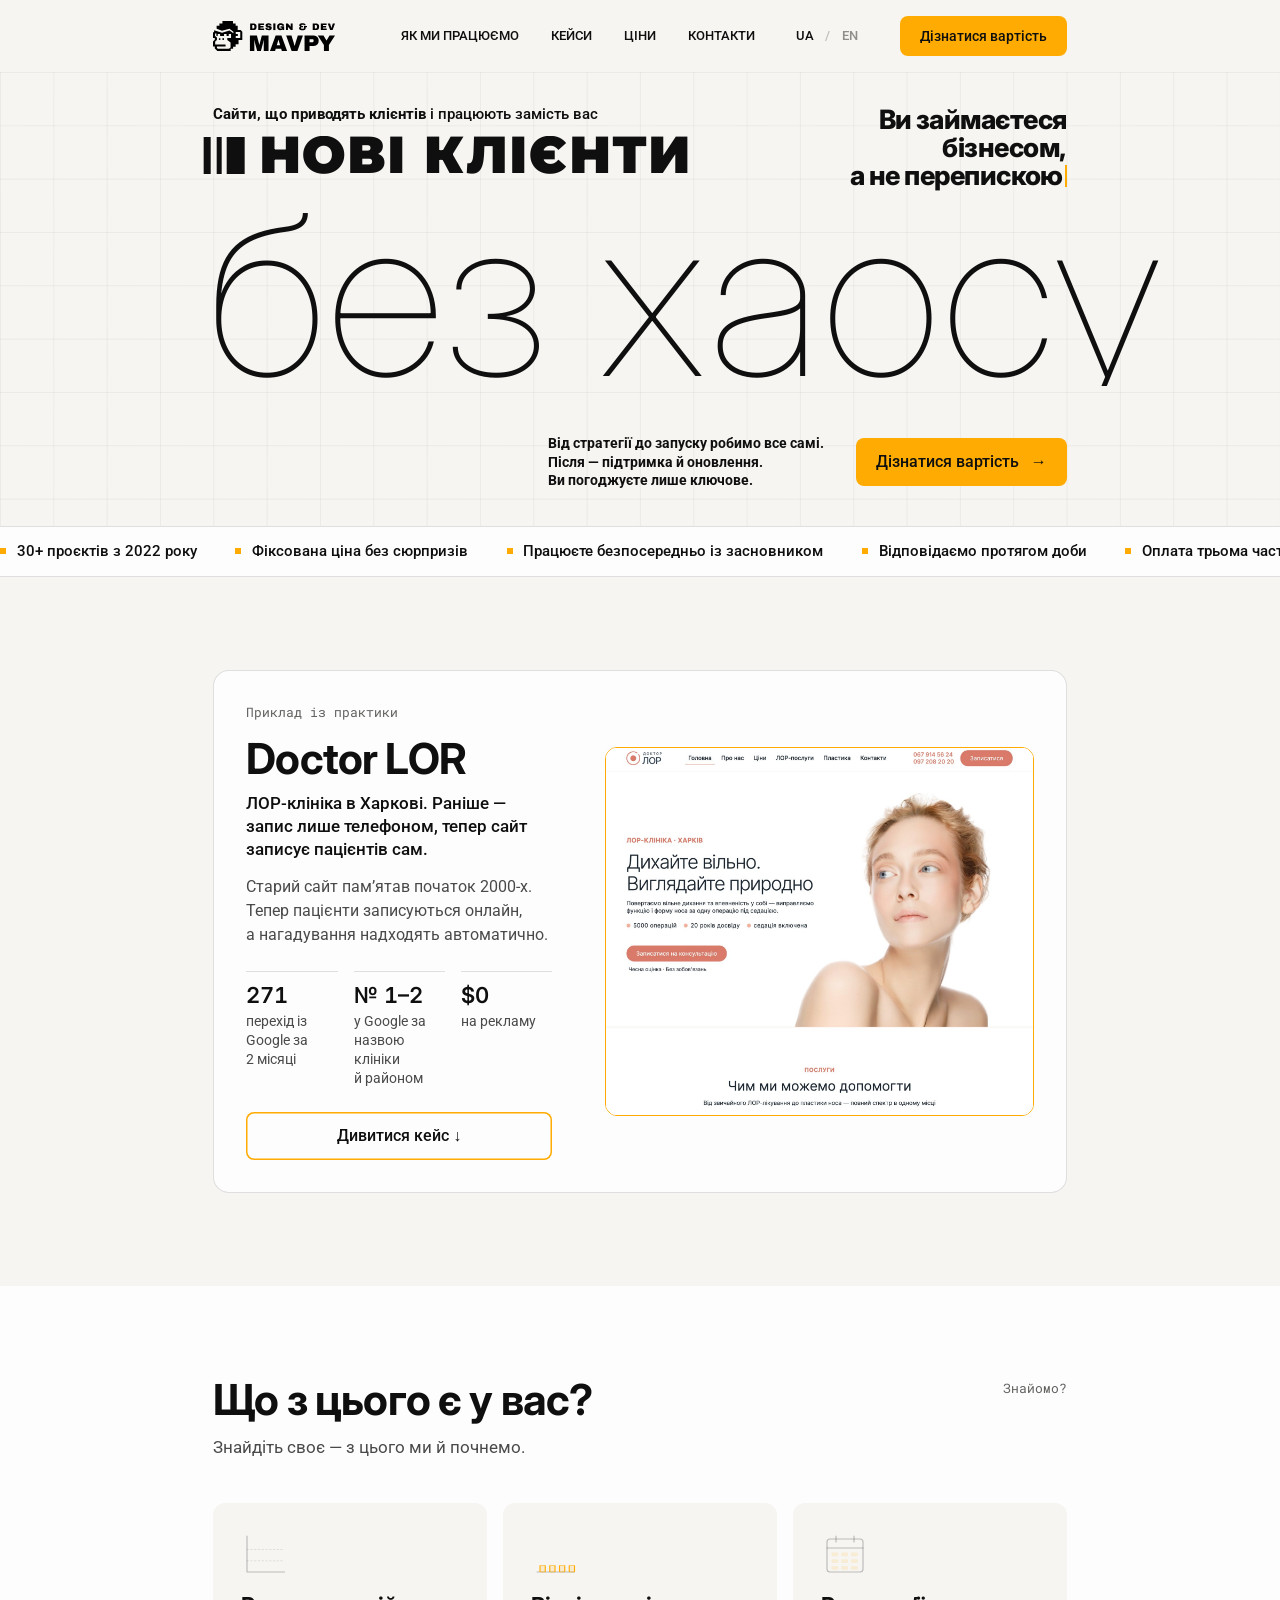
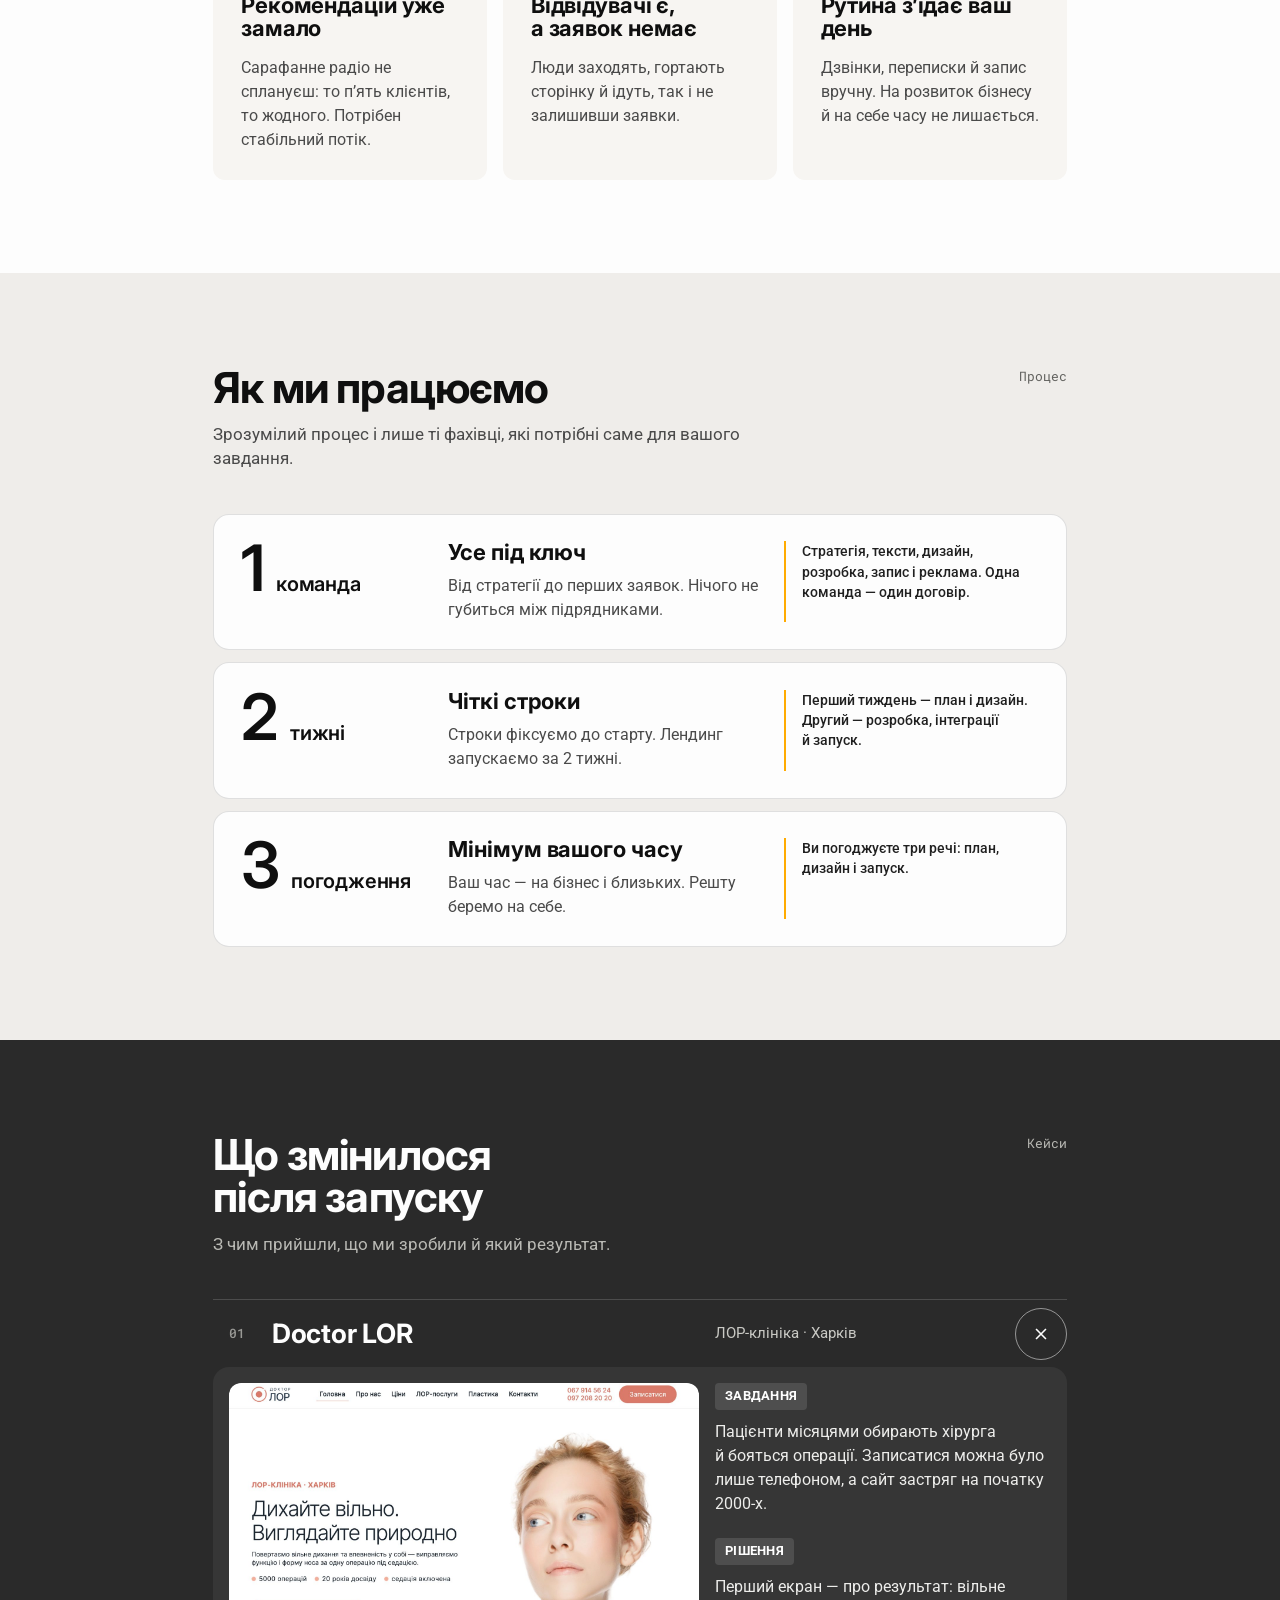
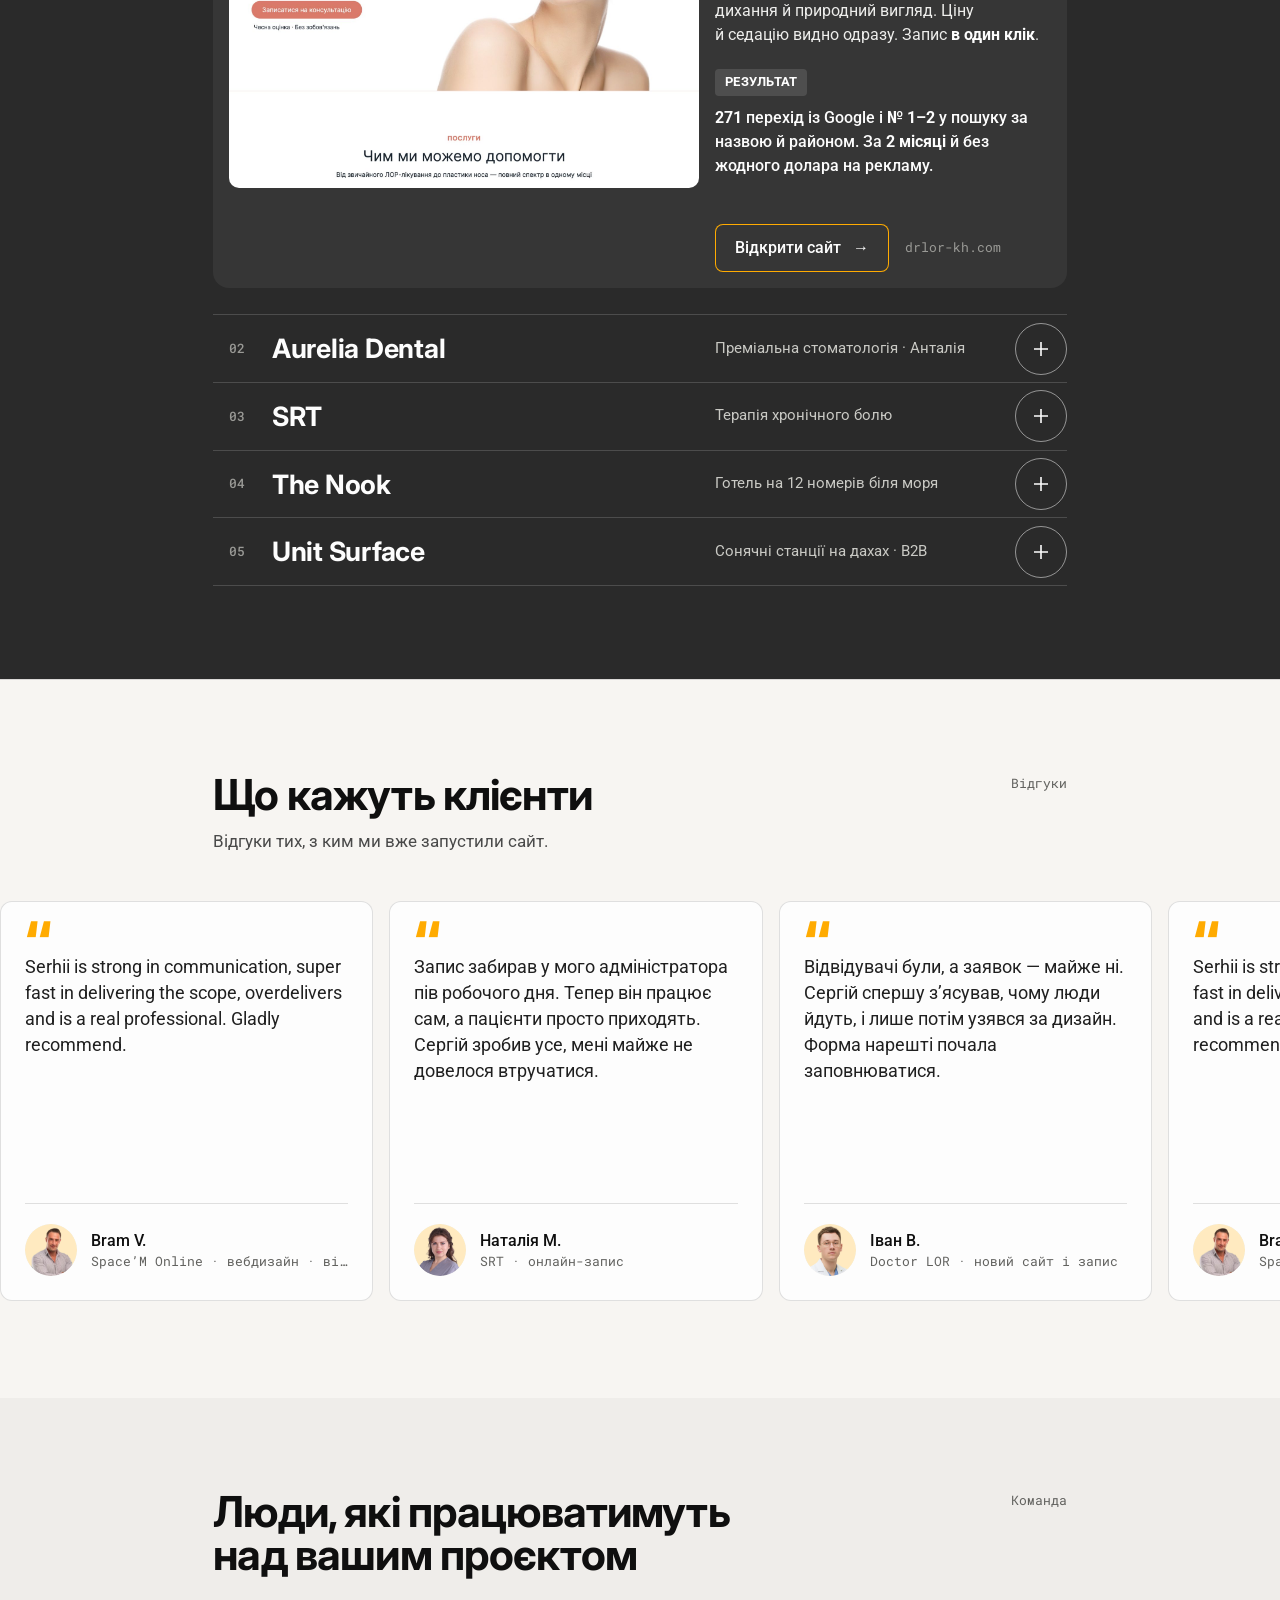
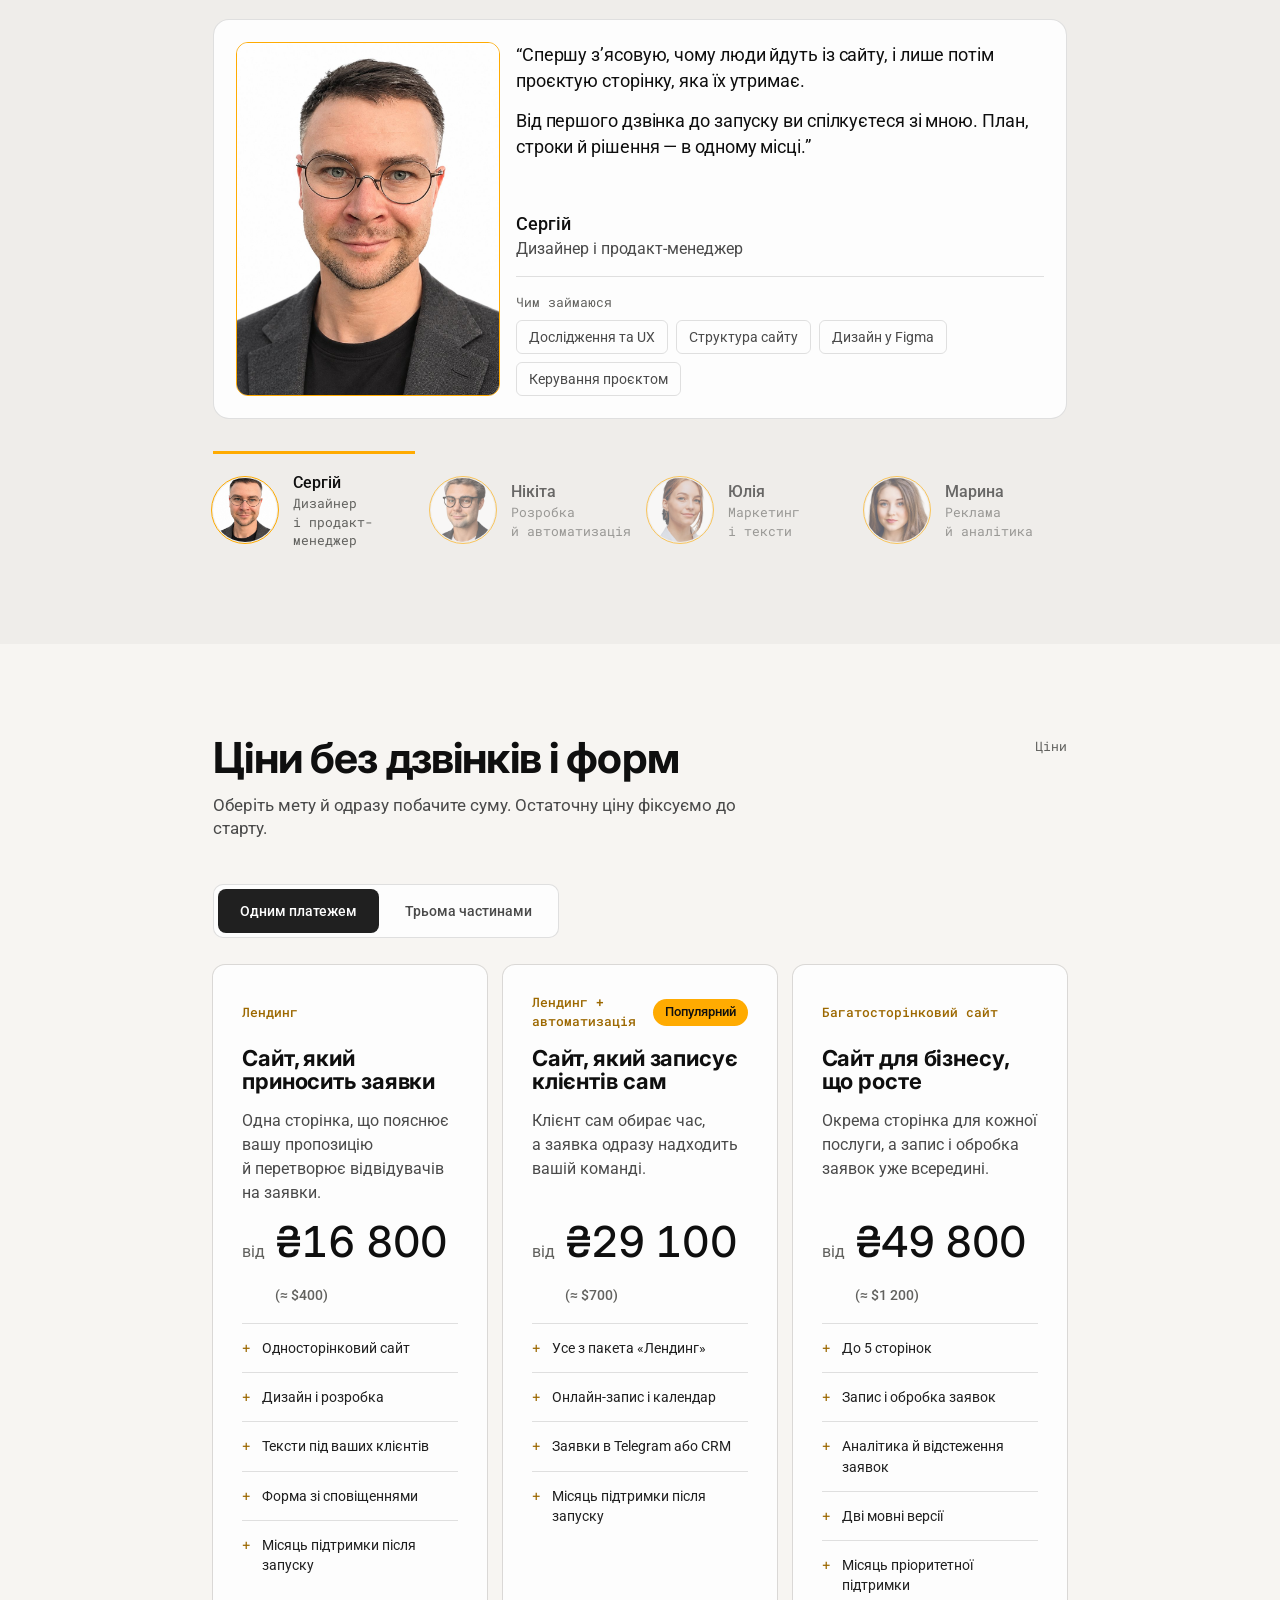
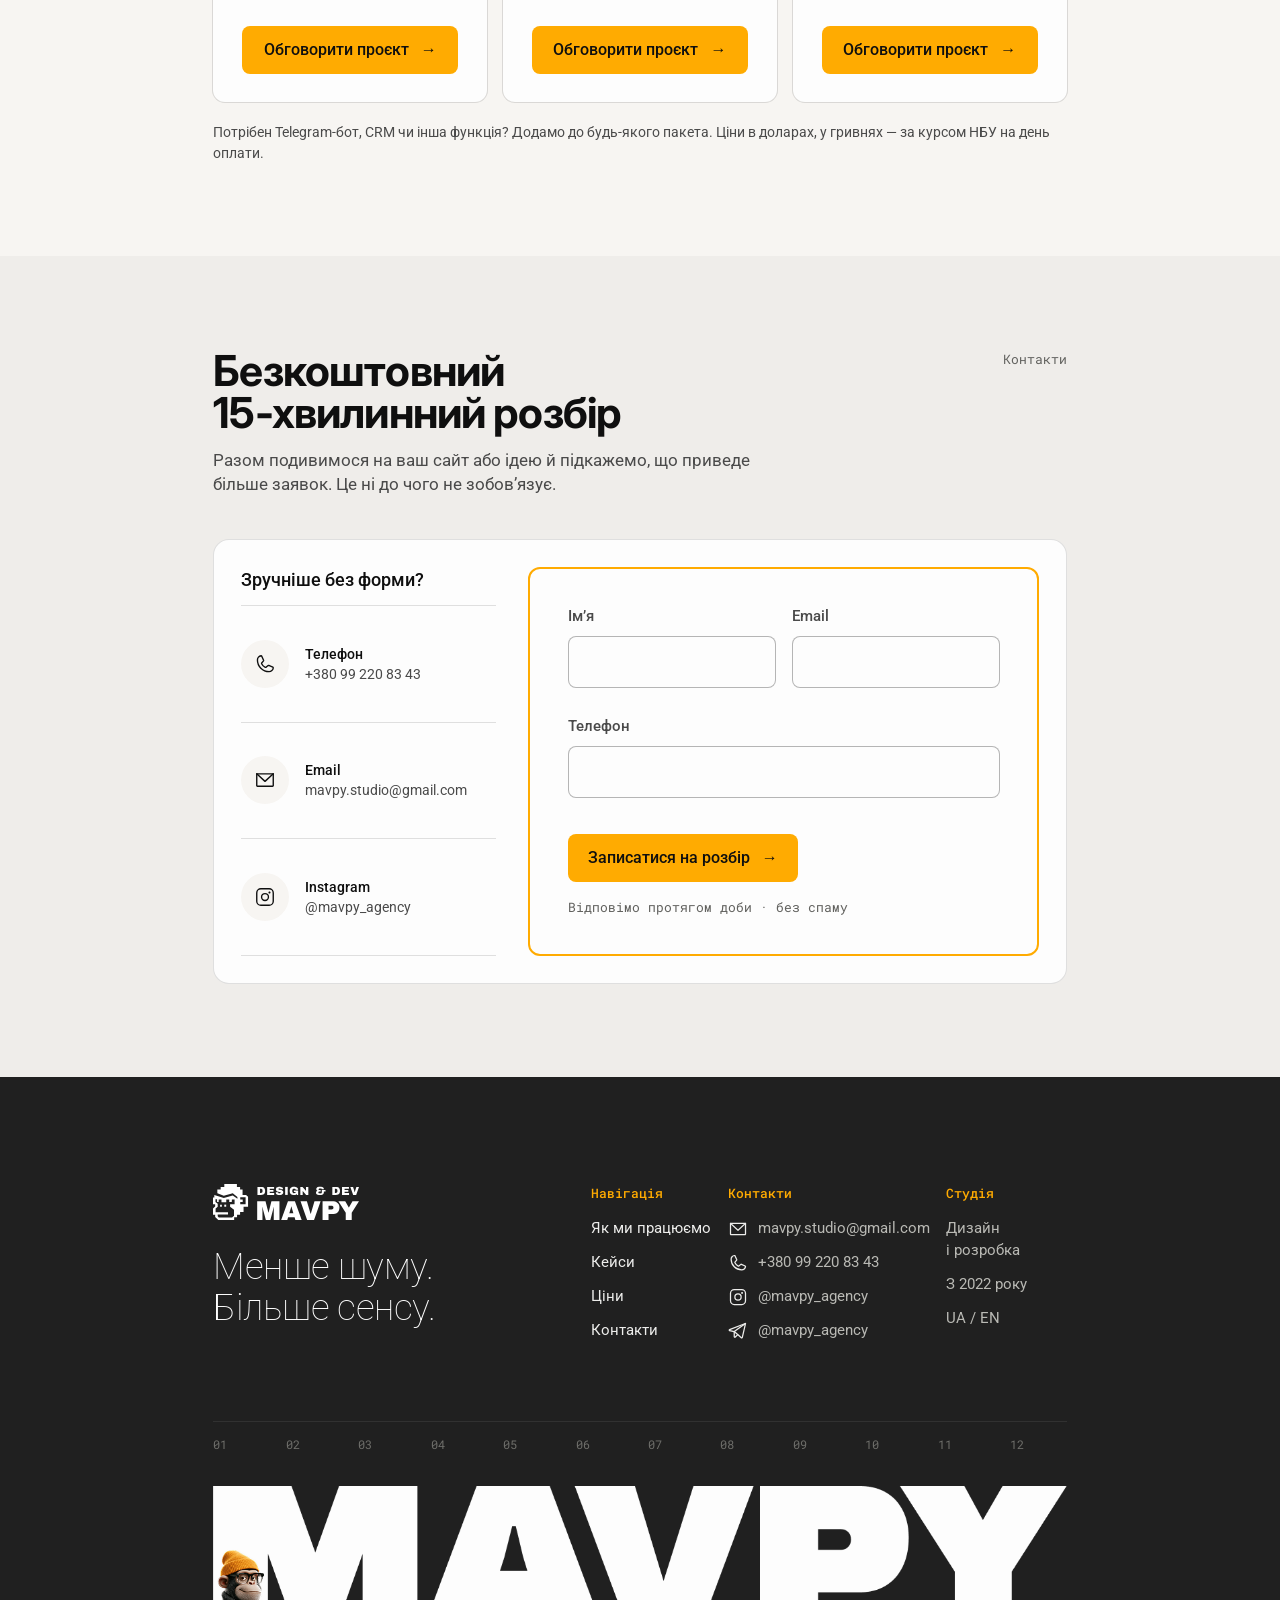
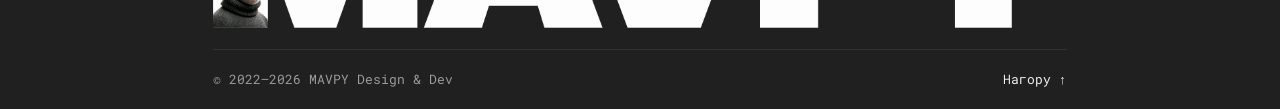
==== index.html @ 4f0d47ad "Merge pull request #18 from mavpy/v3.7/edits v3.7 — правки 26.11: тексты v4, анимации, цены" ====
<!doctype html>
<html lang="uk">
<head>
<meta charset="utf-8">
<meta name="viewport" content="width=device-width, initial-scale=1">
<title>MAVPY — сайти, що приводять клієнтів і працюють замість вас</title>
<meta name="description" content="Сайти з онлайн-записом і заявками в Telegram або CRM. Від стратегії до запуску й підтримки. Фіксована ціна від 16 800 грн.">
<link rel="icon" href="assets/img/favicon.svg" type="image/svg+xml"><link rel="apple-touch-icon" href="assets/img/apple-touch-icon.png">
<link rel="alternate" hreflang="uk" href="/"><link rel="alternate" hreflang="en" href="/en/"><link rel="alternate" hreflang="x-default" href="/">
<link rel="preconnect" href="https://fonts.googleapis.com"><link rel="preconnect" href="https://fonts.gstatic.com" crossorigin>
<link href="https://fonts.googleapis.com/css2?family=BBH+Hegarty&family=Archivo:wght@500;600;700;800;900&family=Roboto:wght@100;300;400;500;700&family=Roboto+Mono:wght@400;500&family=Inter:wght@100;600;700;800;900&family=Unbounded:wght@900&family=Montserrat:wght@900&display=swap" rel="stylesheet">
<link rel="stylesheet" href="styles.css">
<style>body{margin:0;background:#F7F5F2}</style>
</head>
<body>
<div class="mv m-kinetic" lang="uk" data-lang-redirect="">
<header class="mv-wrap mv-head">
  <a href="#top" class="mv-logo" aria-label="MAVPY"><img class="mv-logo-img" src="assets/img/logo-dark.svg" alt="MAVPY design &amp; dev"></a>
  <nav class="mv-nav" aria-label="Main"><a class="n" href="#how">Як ми працюємо</a><a class="n" href="#cases">Кейси</a><a class="n" href="#pricing">Ціни</a><a class="n" href="#contact">Контакти</a><div class="mv-lang" role="group" aria-label="Мова"><a href="./" data-lang="uk" hreflang="uk" aria-current="true">UA</a><span class="sep" aria-hidden="true">/</span><a href="en/" data-lang="en" hreflang="en" aria-current="false">EN</a></div><a href="#contact" class="mv-btn mv-btn--sm">Дізнатися вартість</a></nav>
  <button type="button" class="mv-burger" aria-expanded="false" aria-label="Відкрити меню"><span class="mv-burger-ico" aria-hidden="true"><i></i><i></i></span></button>
</header>
<div class="mv-scrim" aria-hidden="true"></div>
<nav class="mv-wrap mv-mnav" aria-label="Відкрити меню" hidden="hidden">
  <a class="n" href="#how">Як ми працюємо</a><a class="n" href="#cases">Кейси</a><a class="n" href="#pricing">Ціни</a><a class="n" href="#contact">Контакти</a>
  <div class="mv-mnav-row"><div class="mv-lang" role="group" aria-label="Мова"><a href="./" data-lang="uk" hreflang="uk" aria-current="true">UA</a><span class="sep" aria-hidden="true">/</span><a href="en/" data-lang="en" hreflang="en" aria-current="false">EN</a></div><a href="#contact" class="mv-btn">Дізнатися вартість</a></div>
</nav>
<main>
<section id="top" class="mv-hero" data-spotlight="">
  <div class="a-bg" aria-hidden="true" style="position:absolute;inset:0;--d:1.05s"><div class="mv-mat"></div><div class="mv-mat-glow"></div><div class="mv-streaks" data-streaks=""></div></div>
  <div class="mv-wrap mv-hero-in">
    <div class="mv-hero-top">
      <div>
        <p class="mv-kicker a-blur" style="--d:.45s"><b>Сайти, що приводять клієнтів</b> і працюють замість вас</p>
        <h1 style="margin:0">
          <span class="a-mask"><span class="mv-more" data-tilt=""><span class="mv-bars" aria-hidden="true"><i></i><i></i><i></i></span><span class="mv-more-w">НОВІ КЛІЄНТИ</span></span></span>
          <span class="a-mask"><span class="mv-clients" data-tilt="" style="--d:.15s">без хаосу</span></span>
        </h1>
      </div>
      <p class="mv-notjust" data-type="" aria-label="Ви займаєтеся бізнесом, а не перепискою">Ви займаєтеся<br>бізнесом,<br>а не перепискою</p>
    </div>
    <div class="mv-hero-bottom">
      <p class="mv-hero-note a-blur" style="--d:.6s">Від стратегії до запуску робимо все самі.<br>Після — підтримка й оновлення.<br>Ви погоджуєте лише ключове.</p>
      <a href="#contact" class="mv-btn a-rise" style="--d:.8s">Дізнатися вартість <span class="ar" aria-hidden="true">→</span></a>
    </div>
  </div>
</section>
<div class="mv-strip"><div class="mv-marq" role="region" aria-label="Чому обирають нас"><div class="mv-track"><span class="mv-strip-item"><i aria-hidden="true"></i>30+ проєктів з 2022 року</span><span class="mv-strip-item"><i aria-hidden="true"></i>Фіксована ціна без сюрпризів</span><span class="mv-strip-item"><i aria-hidden="true"></i>Працюєте безпосередньо із засновником</span><span class="mv-strip-item"><i aria-hidden="true"></i>Відповідаємо протягом доби</span><span class="mv-strip-item"><i aria-hidden="true"></i>Оплата трьома частинами</span><span class="mv-strip-item"><i aria-hidden="true"></i>Запис, CRM і бот — під ключ</span><span class="mv-strip-item"><i aria-hidden="true"></i>Сайт і код належать вам</span><span class="mv-strip-item" aria-hidden="true"><i aria-hidden="true"></i>30+ проєктів з 2022 року</span><span class="mv-strip-item" aria-hidden="true"><i aria-hidden="true"></i>Фіксована ціна без сюрпризів</span><span class="mv-strip-item" aria-hidden="true"><i aria-hidden="true"></i>Працюєте безпосередньо із засновником</span><span class="mv-strip-item" aria-hidden="true"><i aria-hidden="true"></i>Відповідаємо протягом доби</span><span class="mv-strip-item" aria-hidden="true"><i aria-hidden="true"></i>Оплата трьома частинами</span><span class="mv-strip-item" aria-hidden="true"><i aria-hidden="true"></i>Запис, CRM і бот — під ключ</span><span class="mv-strip-item" aria-hidden="true"><i aria-hidden="true"></i>Сайт і код належать вам</span></div></div></div>
<section class="v-sec v-bg-base" data-reveal="">
  <div class="v-wrap"><div class="v-fc">
    <div class="v-fc-txt">
      <p class="v-idx v-idx--row"><span>Приклад із практики</span></p>
      <h2 class="v-h2">Doctor LOR</h2>
      <p class="v-fc-sub">ЛОР-клініка в Харкові. Раніше — запис лише телефоном, тепер сайт записує пацієнтів сам.</p>
      <p class="v-lead">Старий сайт пам’ятав початок 2000-х. Тепер пацієнти записуються онлайн, а нагадування надходять автоматично.</p>
      <ul class="v-stats"><li><b>271</b><span>перехід із Google за 2 місяці</span></li><li><b>№ 1–2</b><span>у Google за назвою клініки й районом</span></li><li><b>$0</b><span>на рекламу</span></li></ul>
      <div class="v-actions"><a class="mv-btn mv-btn--amber" href="#cases">Дивитися кейс ↓</a></div>
    </div>
    <a class="v-fc-shot" href="https://www.drlor-kh.com/" target="_blank" rel="noopener" aria-label="Відкрити сайт: drlor-kh.com"><img class="v-shot" src="assets/img/case-doctor-lor.jpg" alt="Doctor LOR website" loading="lazy" decoding="async"></a>
  </div></div>
</section>
<section class="v-sec v-bg-white" data-reveal=""><div class="v-wrap"><div class="v-head "><p class="v-idx"><span>Знайомо?</span></p><div><h2 class="v-h2">Що з цього є у вас?</h2><p class="v-lead">Знайдіть своє — з цього ми й почнемо.</p></div></div><div class="v-3"><div class="v-card v-pain"><div class="v-pain-top"><svg class="pi pi--grow" viewBox="0 0 64 64" aria-hidden="true"><path class="pi-ax" d="M8 56H58M8 56V8"/><path class="pi-grid" d="M8 41H58M8 26H58"/><path class="pi-ln" pathLength="1" d="M10 48 L22 40 L31 44 L43 28 L56 14"/><circle class="pi-dot" cx="56" cy="14" r="2.6"/></svg></div><h3 class="v-h3">Рекомендацій уже замало</h3><p>Сарафанне радіо не сплануєш: то п’ять клієнтів, то жодного. Потрібен стабільний потік.</p></div><div class="v-card v-pain"><div class="v-pain-top"><svg class="pi pi--bars" viewBox="0 0 64 64" aria-hidden="true"><path class="pi-ax" d="M8 56H58"/><rect class="pi-bar" x="12" y="20" width="7" height="36" rx="1.5"/><rect class="pi-bar" x="25" y="20" width="7" height="36" rx="1.5"/><rect class="pi-bar" x="38" y="20" width="7" height="36" rx="1.5"/><rect class="pi-bar" x="51" y="20" width="7" height="36" rx="1.5"/></svg></div><h3 class="v-h3">Відвідувачі є, а заявок немає</h3><p>Люди заходять, гортають сторінку й ідуть, так і не залишивши заявки.</p></div><div class="v-card v-pain"><div class="v-pain-top"><svg class="pi pi--cal" viewBox="0 0 64 64" aria-hidden="true"><rect class="pi-ax" x="8" y="12" width="48" height="44" rx="4"/><path class="pi-ax" d="M8 24H56M20 8V16M44 8V16"/><rect class="pi-cell" x="14" y="30" width="9" height="5" rx="1.2"/><rect class="pi-cell" x="27" y="30" width="9" height="5" rx="1.2"/><rect class="pi-cell" x="40" y="30" width="9" height="5" rx="1.2"/><rect class="pi-cell" x="14" y="39" width="9" height="5" rx="1.2"/><rect class="pi-cell" x="27" y="39" width="9" height="5" rx="1.2"/><rect class="pi-cell" x="40" y="39" width="9" height="5" rx="1.2"/><rect class="pi-cell" x="14" y="48" width="9" height="5" rx="1.2"/><rect class="pi-cell" x="27" y="48" width="9" height="5" rx="1.2"/><rect class="pi-cell" x="40" y="48" width="9" height="5" rx="1.2"/></svg></div><h3 class="v-h3">Рутина з’їдає ваш день</h3><p>Дзвінки, переписки й запис вручну. На розвиток бізнесу й на себе часу не лишається.</p></div></div></div></section>
<section id="how" class="v-sec v-bg-warm" data-reveal=""><div class="v-wrap"><div class="v-head "><p class="v-idx"><span>Процес</span></p><div><h2 class="v-h2">Як ми працюємо</h2><p class="v-lead">Зрозумілий процес і лише ті фахівці, які потрібні саме для вашого завдання.</p></div></div>
  <ol class="v-flow"><li class="v-flow-step"><p class="v-flow-fig"><b>1</b><span>команда</span></p><div class="v-flow-main"><h3 class="v-h3">Усе під ключ</h3><p>Від стратегії до перших заявок. Нічого не губиться між підрядниками.</p></div><div class="v-flow-side"><p class="v-flow-more">Стратегія, тексти, дизайн, розробка, запис і реклама. Одна команда — один договір.</p><span class="v-flow-bar" aria-hidden="true"><i></i></span></div></li><li class="v-flow-step"><p class="v-flow-fig"><b>2</b><span>тижні</span></p><div class="v-flow-main"><h3 class="v-h3">Чіткі строки</h3><p>Строки фіксуємо до старту. Лендинг запускаємо за 2 тижні.</p></div><div class="v-flow-side"><p class="v-flow-more">Перший тиждень — план і дизайн. Другий — розробка, інтеграції й запуск.</p><span class="v-flow-bar" aria-hidden="true"><i></i></span></div></li><li class="v-flow-step"><p class="v-flow-fig"><b>3</b><span>погодження</span></p><div class="v-flow-main"><h3 class="v-h3">Мінімум вашого часу</h3><p>Ваш час — на бізнес і близьких. Решту беремо на себе.</p></div><div class="v-flow-side"><p class="v-flow-more">Ви погоджуєте три речі: план, дизайн і запуск.</p><span class="v-flow-bar" aria-hidden="true"><i></i></span></div></li></ol>
</div></section>
<section id="cases" class="v-sec v-dark" data-reveal=""><div class="v-wrap"><div class="v-head "><p class="v-idx"><span>Кейси</span></p><div><h2 class="v-h2">Що змінилося <br>після запуску</h2><p class="v-lead">З чим прийшли, що ми зробили й який результат.</p></div></div><div class="v-cases" data-accordion=""><article class="v-case">
  <div class="v-case-row"><span class="v-case-l"><span class="v-num">01</span><h3 class="v-case-name">Doctor LOR</h3></span><span class="v-case-kind">ЛОР-клініка · Харків</span>
    <button type="button" class="mv-tog" aria-expanded="false" aria-controls="case-1" aria-label="Doctor LOR, кейс"><svg width="18" height="18" viewBox="0 0 18 18" fill="none" stroke="currentColor" stroke-width="1.6" aria-hidden="true"><path d="M9 2v14M2 9h14"/></svg></button></div>
  <div class="mv-acc" id="case-1"><div><div class="v-case-body">
    <div class="v-case-shot"><img class="" src="assets/img/case-doctor-lor.jpg" alt="Doctor LOR website" loading="lazy" decoding="async"></div>
    <div class="v-case-txt"><dl><div><dt>Завдання</dt><dd>Пацієнти місяцями обирають хірурга й бояться операції. Записатися можна було лише телефоном, а сайт застряг на початку 2000-х.</dd></div><div><dt>Рішення</dt><dd>Перший екран — про результат: вільне дихання й природний вигляд. Ціну й седацію видно одразу. Запис <b>в один клік</b>.</dd></div><div class="res"><dt>Результат</dt><dd><b>271</b> перехід із Google і <b>№ 1–2</b> у пошуку за назвою й районом. За <b>2 місяці</b> й без жодного долара на рекламу.</dd></div></dl><p class="v-actions v-case-act"><a class="mv-btn mv-btn--amber" href="https://www.drlor-kh.com/" target="_blank" rel="noopener">Відкрити сайт <span class="ar" aria-hidden="true">→</span></a><span class="v-host">drlor-kh.com</span></p></div>
  </div></div></div>
</article><article class="v-case">
  <div class="v-case-row"><span class="v-case-l"><span class="v-num">02</span><h3 class="v-case-name">Aurelia Dental</h3></span><span class="v-case-kind">Преміальна стоматологія · Анталія</span>
    <button type="button" class="mv-tog" aria-expanded="false" aria-controls="case-2" aria-label="Aurelia Dental, кейс"><svg width="18" height="18" viewBox="0 0 18 18" fill="none" stroke="currentColor" stroke-width="1.6" aria-hidden="true"><path d="M9 2v14M2 9h14"/></svg></button></div>
  <div class="mv-acc" id="case-2"><div><div class="v-case-body">
    <div class="v-case-shot"><img class="" src="assets/img/case-aurelia-dental.jpg" alt="Aurelia Dental website" loading="lazy" decoding="async"></div>
    <div class="v-case-txt"><dl><div><dt>Завдання</dt><dd>Пацієнти з інших країн обирають клініку дистанційно й бояться болю та прихованих доплат.</dd></div><div><dt>Рішення</dt><dd>Спокійний дизайн із фото й обіцянка лікування без страху. <b>Безкоштовна онлайн-консультація</b> ще до перельоту. Лише <b>дві дії</b>: записатися або проконсультуватися.</dd></div><div class="res"><dt>Результат</dt><dd>Пацієнти записуються на консультацію <b>ще до поїздки</b>. На типові питання тепер відповідає сайт, а не адміністратор на кожному дзвінку.</dd></div></dl><p class="v-actions v-case-act"><a class="mv-btn mv-btn--amber" href="https://aurelia-dental.webflow.io/" target="_blank" rel="noopener">Відкрити сайт <span class="ar" aria-hidden="true">→</span></a><span class="v-host">aurelia-dental.webflow.io</span></p></div>
  </div></div></div>
</article><article class="v-case">
  <div class="v-case-row"><span class="v-case-l"><span class="v-num">03</span><h3 class="v-case-name">SRT</h3></span><span class="v-case-kind">Терапія хронічного болю</span>
    <button type="button" class="mv-tog" aria-expanded="false" aria-controls="case-3" aria-label="SRT, кейс"><svg width="18" height="18" viewBox="0 0 18 18" fill="none" stroke="currentColor" stroke-width="1.6" aria-hidden="true"><path d="M9 2v14M2 9h14"/></svg></button></div>
  <div class="mv-acc" id="case-3"><div><div class="v-case-body">
    <div class="v-case-shot"><img class="" src="assets/img/case-srt-therapy.jpg" alt="SRT website" loading="lazy" decoding="async"></div>
    <div class="v-case-txt"><dl><div><dt>Завдання</dt><dd>Клієнти приходять після років болю й невдалого лікування. Запис забирав у адміністратора <b>пів робочого дня</b>.</dd></div><div><dt>Рішення</dt><dd>Метод пояснено крок за кроком, на першому екрані — <b>понад 10 років</b> практики. Онлайн-запис синхронізовано з календарем.</dd></div><div class="res"><dt>Результат</dt><dd>Запис працює сам. Адміністратор повернув собі <b>пів дня</b>.</dd></div></dl><p class="v-actions v-case-act"><a class="mv-btn mv-btn--amber" href="https://srt-bf60b5.webflow.io/" target="_blank" rel="noopener">Відкрити сайт <span class="ar" aria-hidden="true">→</span></a><span class="v-host">srt-bf60b5.webflow.io</span></p></div>
  </div></div></div>
</article><article class="v-case">
  <div class="v-case-row"><span class="v-case-l"><span class="v-num">04</span><h3 class="v-case-name">The Nook</h3></span><span class="v-case-kind">Готель на 12 номерів біля моря</span>
    <button type="button" class="mv-tog" aria-expanded="false" aria-controls="case-4" aria-label="The Nook, кейс"><svg width="18" height="18" viewBox="0 0 18 18" fill="none" stroke="currentColor" stroke-width="1.6" aria-hidden="true"><path d="M9 2v14M2 9h14"/></svg></button></div>
  <div class="mv-acc" id="case-4"><div><div class="v-case-body">
    <div class="v-case-shot"><img class="" src="assets/img/case-the-nook.jpg" alt="The Nook website" loading="lazy" decoding="async"></div>
    <div class="v-case-txt"><dl><div><dt>Завдання</dt><dd>Гості бачили ще один пляжний готель, а <b>поза сезоном</b> номери пустували.</dd></div><div><dt>Рішення</dt><dd>Нове позиціонування для віддаленої роботи: «Працюй біля моря. Відпочивай зі змістом». Тихі робочі місця, відкрито <b>цілий рік</b>, пакети для тривалого проживання.</dd></div><div class="res"><dt>Результат</dt><dd>У міжсезоння з’явилися свої гості: люди на віддаленій роботі, які приїжджають на <b>тижні, а не дні</b>.</dd></div></dl><p class="v-actions v-case-act"><a class="mv-btn mv-btn--amber" href="https://the-nook----premium-coastal-coliving-we.webflow.io/" target="_blank" rel="noopener">Відкрити сайт <span class="ar" aria-hidden="true">→</span></a><span class="v-host">the-nook.webflow.io</span></p></div>
  </div></div></div>
</article><article class="v-case">
  <div class="v-case-row"><span class="v-case-l"><span class="v-num">05</span><h3 class="v-case-name">Unit Surface</h3></span><span class="v-case-kind">Сонячні станції на дахах · B2B</span>
    <button type="button" class="mv-tog" aria-expanded="false" aria-controls="case-5" aria-label="Unit Surface, кейс"><svg width="18" height="18" viewBox="0 0 18 18" fill="none" stroke="currentColor" stroke-width="1.6" aria-hidden="true"><path d="M9 2v14M2 9h14"/></svg></button></div>
  <div class="mv-acc" id="case-5"><div><div class="v-case-body">
    <div class="v-case-shot"><img class="" src="assets/img/case-unit-surface.jpg" alt="Unit Surface website" loading="lazy" decoding="async"></div>
    <div class="v-case-txt"><dl><div><dt>Завдання</dt><dd>Власники промислових дахів не бачать у сонячній станції доходу, а рішення в B2B ухвалюють <b>місяцями</b>.</dd></div><div><dt>Рішення</dt><dd>Заголовок «Ваш дах — фінансовий актив, який простоює». Калькулятор окупності на першому екрані: <b>5–7 років</b>.</dd></div><div class="res"><dt>Результат</dt><dd>Ще до дзвінка відвідувач бачить <b>власні цифри окупності</b>, тож переговори починаються не з нуля.</dd></div></dl><p class="v-actions v-case-act"><a class="mv-btn mv-btn--amber" href="https://unit-surface-c8e2de.webflow.io/" target="_blank" rel="noopener">Відкрити сайт <span class="ar" aria-hidden="true">→</span></a><span class="v-host">unit-surface.webflow.io</span></p></div>
  </div></div></div>
</article></div></div></section>
<section class="v-sec v-bg-base v-rule" data-reveal=""><div class="v-wrap"><div class="v-head "><p class="v-idx"><span>Відгуки</span></p><div><h2 class="v-h2">Що кажуть клієнти</h2><p class="v-lead">Відгуки тих, з ким ми вже запустили сайт.</p></div></div></div>
  <div class="mv-marq v-revs"><div class="mv-track mv-track--slow"><figure class="v-card v-review"><span class="q" aria-hidden="true">“</span><blockquote>Serhii is strong in communication, super fast in delivering the scope, overdelivers and is a real professional. Gladly recommend.</blockquote><figcaption><img class="v-ava" src="assets/img/review-bram-spacem.png" alt="" loading="lazy" decoding="async"><span><strong>Bram V.</strong><em>Space’M Online · вебдизайн · відгук з Upwork</em></span></figcaption></figure><figure class="v-card v-review"><span class="q" aria-hidden="true">“</span><blockquote>Запис забирав у мого адміністратора пів робочого дня. Тепер він працює сам, а пацієнти просто приходять. Сергій зробив усе, мені майже не довелося втручатися.</blockquote><figcaption><img class="v-ava" src="assets/img/review-natalia-srt.png" alt="" loading="lazy" decoding="async"><span><strong>Наталія М.</strong><em>SRT · онлайн-запис</em></span></figcaption></figure><figure class="v-card v-review"><span class="q" aria-hidden="true">“</span><blockquote>Відвідувачі були, а заявок — майже ні. Сергій спершу з’ясував, чому люди йдуть, і лише потім узявся за дизайн. Форма нарешті почала заповнюватися.</blockquote><figcaption><img class="v-ava" src="assets/img/review-ivan.png" alt="" loading="lazy" decoding="async"><span><strong>Іван В.</strong><em>Doctor LOR · новий сайт і запис</em></span></figcaption></figure><figure class="v-card v-review"><span class="q" aria-hidden="true">“</span><blockquote>Serhii is strong in communication, super fast in delivering the scope, overdelivers and is a real professional. Gladly recommend.</blockquote><figcaption><img class="v-ava" src="assets/img/review-bram-spacem.png" alt="" loading="lazy" decoding="async"><span><strong>Bram V.</strong><em>Space’M Online · вебдизайн · відгук з Upwork</em></span></figcaption></figure><figure class="v-card v-review"><span class="q" aria-hidden="true">“</span><blockquote>Запис забирав у мого адміністратора пів робочого дня. Тепер він працює сам, а пацієнти просто приходять. Сергій зробив усе, мені майже не довелося втручатися.</blockquote><figcaption><img class="v-ava" src="assets/img/review-natalia-srt.png" alt="" loading="lazy" decoding="async"><span><strong>Наталія М.</strong><em>SRT · онлайн-запис</em></span></figcaption></figure><figure class="v-card v-review"><span class="q" aria-hidden="true">“</span><blockquote>Відвідувачі були, а заявок — майже ні. Сергій спершу з’ясував, чому люди йдуть, і лише потім узявся за дизайн. Форма нарешті почала заповнюватися.</blockquote><figcaption><img class="v-ava" src="assets/img/review-ivan.png" alt="" loading="lazy" decoding="async"><span><strong>Іван В.</strong><em>Doctor LOR · новий сайт і запис</em></span></figcaption></figure><figure class="v-card v-review" aria-hidden="true"><span class="q" aria-hidden="true">“</span><blockquote>Serhii is strong in communication, super fast in delivering the scope, overdelivers and is a real professional. Gladly recommend.</blockquote><figcaption><img class="v-ava" src="assets/img/review-bram-spacem.png" alt="" loading="lazy" decoding="async"><span><strong>Bram V.</strong><em>Space’M Online · вебдизайн · відгук з Upwork</em></span></figcaption></figure><figure class="v-card v-review" aria-hidden="true"><span class="q" aria-hidden="true">“</span><blockquote>Запис забирав у мого адміністратора пів робочого дня. Тепер він працює сам, а пацієнти просто приходять. Сергій зробив усе, мені майже не довелося втручатися.</blockquote><figcaption><img class="v-ava" src="assets/img/review-natalia-srt.png" alt="" loading="lazy" decoding="async"><span><strong>Наталія М.</strong><em>SRT · онлайн-запис</em></span></figcaption></figure><figure class="v-card v-review" aria-hidden="true"><span class="q" aria-hidden="true">“</span><blockquote>Відвідувачі були, а заявок — майже ні. Сергій спершу з’ясував, чому люди йдуть, і лише потім узявся за дизайн. Форма нарешті почала заповнюватися.</blockquote><figcaption><img class="v-ava" src="assets/img/review-ivan.png" alt="" loading="lazy" decoding="async"><span><strong>Іван В.</strong><em>Doctor LOR · новий сайт і запис</em></span></figcaption></figure><figure class="v-card v-review" aria-hidden="true"><span class="q" aria-hidden="true">“</span><blockquote>Serhii is strong in communication, super fast in delivering the scope, overdelivers and is a real professional. Gladly recommend.</blockquote><figcaption><img class="v-ava" src="assets/img/review-bram-spacem.png" alt="" loading="lazy" decoding="async"><span><strong>Bram V.</strong><em>Space’M Online · вебдизайн · відгук з Upwork</em></span></figcaption></figure><figure class="v-card v-review" aria-hidden="true"><span class="q" aria-hidden="true">“</span><blockquote>Запис забирав у мого адміністратора пів робочого дня. Тепер він працює сам, а пацієнти просто приходять. Сергій зробив усе, мені майже не довелося втручатися.</blockquote><figcaption><img class="v-ava" src="assets/img/review-natalia-srt.png" alt="" loading="lazy" decoding="async"><span><strong>Наталія М.</strong><em>SRT · онлайн-запис</em></span></figcaption></figure><figure class="v-card v-review" aria-hidden="true"><span class="q" aria-hidden="true">“</span><blockquote>Відвідувачі були, а заявок — майже ні. Сергій спершу з’ясував, чому люди йдуть, і лише потім узявся за дизайн. Форма нарешті почала заповнюватися.</blockquote><figcaption><img class="v-ava" src="assets/img/review-ivan.png" alt="" loading="lazy" decoding="async"><span><strong>Іван В.</strong><em>Doctor LOR · новий сайт і запис</em></span></figcaption></figure></div></div></section>
<section id="team" class="v-sec v-bg-warm" data-reveal=""><div class="v-wrap"><div class="v-head "><p class="v-idx"><span>Команда</span></p><div><h2 class="v-h2">Люди, які працюватимуть <br>над вашим проєктом</h2></div></div>
  <div class="v-team" data-team=""><div class="v-stage"><div class="v-member is-active" data-member="0">
      <img class="v-member-photo" src="assets/img/team-serhii.jpg" alt="Сергій" loading="lazy" decoding="async">
      <div class="v-member-txt"><blockquote class="v-quote"><p>“Спершу з’ясовую, чому люди йдуть із сайту, і лише потім проєктую сторінку, яка їх утримає.</p><p>Від першого дзвінка до запуску ви спілкуєтеся зі мною. План, строки й рішення — в одному місці.”</p></blockquote><div><p class="v-who"><strong>Сергій</strong><span>Дизайнер і продакт-менеджер</span></p><p class="v-what"><em>Чим займаюся</em><span>Дослідження та UX</span><span>Структура сайту</span><span>Дизайн у Figma</span><span>Керування проєктом</span></p></div></div></div><div class="v-member" data-member="1" aria-hidden="true">
      <img class="v-member-photo" src="assets/img/team-nikita.jpg" alt="Нікіта" loading="lazy" decoding="async">
      <div class="v-member-txt"><blockquote class="v-quote"><p>“Розробляю сайт і підключаю його до того, чим ви вже користуєтеся: запис, CRM чи Telegram-бот.</p><p>Кожна заявка потрапляє туди, де її побачить ваша команда. Після запуску відповідаю за технічну частину, тож оновлення й виправлення не затягуються.”</p></blockquote><div><p class="v-who"><strong>Нікіта</strong><span>Розробка й автоматизація</span></p><p class="v-what"><em>Чим займаюся</em><span>Webflow і власний код</span><span>Запис, CRM, Telegram-боти</span><span>Інтеграції</span><span>Запуск і підтримка</span></p></div></div></div><div class="v-member" data-member="2" aria-hidden="true">
      <img class="v-member-photo" src="assets/img/team-julia.jpg" alt="Юлія" loading="lazy" decoding="async">
      <div class="v-member-txt"><blockquote class="v-quote"><p>“Пишу словами ваших клієнтів, а не нашими. Кожен заголовок відповідає на одне питання: чому варто обрати саме вас.</p><p>Перш ніж писати, вивчаю ваші відгуки, дзвінки й сайти конкурентів, щоб знайти фрази, якими говорять ваші клієнти.”</p></blockquote><div><p class="v-who"><strong>Юлія</strong><span>Маркетинг і тексти</span></p><p class="v-what"><em>Чим займаюся</em><span>Позиціонування й пропозиція</span><span>Тексти для сайту</span><span>Кейси</span><span>Контент для реклами</span></p></div></div></div><div class="v-member" data-member="3" aria-hidden="true">
      <img class="v-member-photo" src="assets/img/team-marina.jpg" alt="Марина" loading="lazy" decoding="async">
      <div class="v-member-txt"><blockquote class="v-quote"><p>“Запускаю рекламу й налаштовую аналітику, щоб ви бачили, який канал приводить клієнтів, а який лише витрачає бюджет.</p><p>Ви отримуєте короткий звіт простими словами: скільки витратили, що отримали й що змінюємо далі.”</p></blockquote><div><p class="v-who"><strong>Марина</strong><span>Реклама й аналітика</span></p><p class="v-what"><em>Чим займаюся</em><span>Реклама в Google і Meta</span><span>Аналітика й відстеження</span><span>Звіти про вартість заявки</span><span>Планування бюджету</span></p></div></div></div></div><div class="v-tabs"><button type="button" class="v-tab is-active" data-tab="0" aria-pressed="true"><span class="bar" aria-hidden="true"><i></i></span><img class="v-ava" src="assets/img/team-serhii.jpg" alt="" loading="lazy" decoding="async"><span><strong>Сергій</strong><em>Дизайнер і продакт-менеджер</em></span></button><button type="button" class="v-tab" data-tab="1" aria-pressed="false"><span class="bar" aria-hidden="true"><i></i></span><img class="v-ava" src="assets/img/team-nikita.jpg" alt="" loading="lazy" decoding="async"><span><strong>Нікіта</strong><em>Розробка й автоматизація</em></span></button><button type="button" class="v-tab" data-tab="2" aria-pressed="false"><span class="bar" aria-hidden="true"><i></i></span><img class="v-ava" src="assets/img/team-julia.jpg" alt="" loading="lazy" decoding="async"><span><strong>Юлія</strong><em>Маркетинг і тексти</em></span></button><button type="button" class="v-tab" data-tab="3" aria-pressed="false"><span class="bar" aria-hidden="true"><i></i></span><img class="v-ava" src="assets/img/team-marina.jpg" alt="" loading="lazy" decoding="async"><span><strong>Марина</strong><em>Реклама й аналітика</em></span></button></div></div>
</div></section>
<section id="pricing" class="v-sec v-bg-base" data-reveal=""><div class="v-wrap"><div class="v-head "><p class="v-idx"><span>Ціни</span></p><div><h2 class="v-h2">Ціни без дзвінків і форм</h2><p class="v-lead">Оберіть мету й одразу побачите суму. Остаточну ціну фіксуємо до старту.</p></div></div>
  <div class="v-pay" role="group" aria-label="Одним платежем / Трьома частинами"><button type="button" aria-pressed="true" data-pay="1">Одним платежем</button><button type="button" aria-pressed="false" data-pay="3">Трьома частинами</button></div>
  <div class="v-3 v-plans"><div class="v-card v-plan" data-spot-card=""><div class="v-plan-top"><span class="v-plan-kind">Лендинг</span></div><h3 class="v-h3">Сайт, який приносить заявки</h3><p>Одна сторінка, що пояснює вашу пропозицію й перетворює відвідувачів на заявки.</p><p class="v-price"><span>від</span><b data-p1="₴16 800 <small>(≈ $400)</small>" data-p3="3 × ₴5 600">₴16 800 <small>(≈ $400)</small></b></p><ul><li>Односторінковий сайт</li><li>Дизайн і розробка</li><li>Тексти під ваших клієнтів</li><li>Форма зі сповіщеннями</li><li>Місяць підтримки після запуску</li></ul><a class="mv-btn" href="#contact" data-goal="clients">Обговорити проєкт <span class="ar" aria-hidden="true">→</span></a></div><div class="v-card v-plan is-rec" data-spot-card=""><div class="v-plan-top"><span class="v-plan-kind">Лендинг + автоматизація</span><span class="v-badge">Популярний</span></div><h3 class="v-h3">Сайт, який записує клієнтів сам</h3><p>Клієнт сам обирає час, а заявка одразу надходить вашій команді.</p><p class="v-price"><span>від</span><b data-p1="₴29 100 <small>(≈ $700)</small>" data-p3="3 × ₴9 700">₴29 100 <small>(≈ $700)</small></b></p><ul><li>Усе з пакета «Лендинг»</li><li>Онлайн-запис і календар</li><li>Заявки в Telegram або CRM</li><li>Місяць підтримки після запуску</li></ul><a class="mv-btn" href="#contact" data-goal="service">Обговорити проєкт <span class="ar" aria-hidden="true">→</span></a></div><div class="v-card v-plan" data-spot-card=""><div class="v-plan-top"><span class="v-plan-kind">Багатосторінковий сайт</span></div><h3 class="v-h3">Сайт для бізнесу, що росте</h3><p>Окрема сторінка для кожної послуги, а запис і обробка заявок уже всередині.</p><p class="v-price"><span>від</span><b data-p1="₴49 800 <small>(≈ $1 200)</small>" data-p3="3 × ₴16 600">₴49 800 <small>(≈ $1 200)</small></b></p><ul><li>До 5 сторінок</li><li>Запис і обробка заявок</li><li>Аналітика й відстеження заявок</li><li>Дві мовні версії</li><li>Місяць пріоритетної підтримки</li></ul><a class="mv-btn" href="#contact" data-goal="redesign">Обговорити проєкт <span class="ar" aria-hidden="true">→</span></a></div></div><p class="v-note">Потрібен Telegram-бот, CRM чи інша функція? Додамо до будь-якого пакета. Ціни в доларах, у гривнях — за курсом НБУ на день оплати.</p>
</div></section>
<section id="contact" class="v-sec v-bg-warm" data-reveal=""><div class="v-wrap"><div class="v-head "><p class="v-idx"><span>Контакти</span></p><div><h2 class="v-h2">Безкоштовний <br>15‑хвилинний розбір</h2><p class="v-lead">Разом подивимося на ваш сайт або ідею й підкажемо, що приведе більше заявок. Це ні до чого не зобов’язує.</p></div></div>
  <div class="v-contact v-contact--2">
  <div class="v-side"><p class="v-side-h">Зручніше без форми?</p><a class="v-plaque" href="tel:+380992208343"><span class="v-plaque-ico"><svg class="ico" aria-hidden="true" stroke-width="3.75" stroke-linecap="round" stroke-linejoin="round" viewBox="0 0 60 60" fill="none"><path d="M38.5289 34.0641C38.7886 33.8913 39.0872 33.786 39.3979 33.7578C39.7085 33.7295 40.0212 33.7792 40.3078 33.9023L51.3609 38.8547C51.7334 39.0139 52.0444 39.2895 52.2472 39.6401C52.45 39.9908 52.5337 40.3977 52.4859 40.8C52.1218 43.5212 50.7818 46.0176 48.715 47.8248C46.6482 49.632 43.9955 50.6271 41.25 50.625C32.7962 50.625 24.6887 47.2668 18.711 41.289C12.7333 35.3113 9.375 27.2038 9.375 18.75C9.3729 16.0045 10.368 13.3518 12.1752 11.285C13.9825 9.21825 16.4788 7.8782 19.2 7.51407C19.6023 7.46628 20.0092 7.55006 20.3599 7.75286C20.7105 7.95566 20.9861 8.26658 21.1453 8.63907L26.0977 19.7016C26.2193 19.9857 26.2689 20.2955 26.2419 20.6034C26.2149 20.9113 26.1122 21.2078 25.943 21.4664L20.9344 27.4219C20.7567 27.69 20.6517 27.9996 20.6295 28.3204C20.6073 28.6413 20.6687 28.9624 20.8078 29.2524C22.7461 33.2203 26.8477 37.2727 30.8273 39.1922C31.1189 39.3307 31.4414 39.3907 31.7633 39.3665C32.0851 39.3422 32.395 39.2345 32.6625 39.0539L38.5289 34.0641Z" stroke="currentColor"/></svg></span><span><strong>Телефон</strong><em>+380 99 220 83 43</em></span></a><a class="v-plaque" href="mailto:mavpy.studio@gmail.com"><span class="v-plaque-ico"><svg class="ico" aria-hidden="true" stroke-width="3.75" stroke-linecap="round" stroke-linejoin="round" viewBox="0 0 60 60" fill="none"><path d="M7.5 13.125H52.5V45C52.5 45.4973 52.3025 45.9742 51.9508 46.3258C51.5992 46.6775 51.1223 46.875 50.625 46.875H9.375C8.87772 46.875 8.40081 46.6775 8.04918 46.3258C7.69754 45.9742 7.5 45.4973 7.5 45V13.125Z" stroke="currentColor"/><path d="M52.5 13.125L30 33.75L7.5 13.125" stroke="currentColor"/></svg></span><span><strong>Email</strong><em>mavpy.studio@gmail.com</em></span></a><a class="v-plaque" href="https://instagram.com/mavpy_agency" target="_blank" rel="noopener"><span class="v-plaque-ico"><svg class="ico" aria-hidden="true" stroke-width="3.75" stroke-linecap="round" stroke-linejoin="round" viewBox="0 0 60 60" fill="none"><path d="M39.375 30C39.375 35.1777 35.1777 39.375 30 39.375C24.8223 39.375 20.625 35.1777 20.625 30C20.625 24.8223 24.8223 20.625 30 20.625C35.1777 20.625 39.375 24.8223 39.375 30Z" stroke="currentColor"/><path d="M18.75 7.5H41.25C47.4632 7.5 52.5 12.5368 52.5 18.75V41.25C52.5 47.4632 47.4632 52.5 41.25 52.5H18.75C12.5368 52.5 7.5 47.4632 7.5 41.25V18.75C7.5 12.5368 12.5368 7.5 18.75 7.5Z" stroke="currentColor"/><path d="M42.1875 20.625C43.7408 20.625 45 19.3658 45 17.8125C45 16.2592 43.7408 15 42.1875 15C40.6342 15 39.375 16.2592 39.375 17.8125C39.375 19.3658 40.6342 20.625 42.1875 20.625Z" fill="currentColor"/></svg></span><span><strong>Instagram</strong><em>@mavpy_agency</em></span></a></div>
  <form class="v-form" data-lead-form="" data-endpoint="" novalidate="novalidate" data-err-name="Вкажіть ім’я, щоб ми знали, як до вас звертатися." data-err-email="Перевірте email — схоже, адреса неповна." data-err-phone="Вкажіть телефон, щоб ми могли зателефонувати." data-err-net="Не вдалося надіслати заявку. Спробуйте ще раз або напишіть нам на mavpy.studio@gmail.com.">
    <div data-form-fields="">
      <input type="hidden" name="goal" value="">
      <div class="v-fields">
        <label class="v-field"><span>Ім’я</span><input class="v-in" name="name" autocomplete="name" required="required"></label>
        <label class="v-field"><span>Email</span><input class="v-in" type="email" name="email" autocomplete="email" required="required"></label>
        <label class="v-field v-field--full"><span>Телефон</span><input class="v-in" type="tel" name="phone" autocomplete="tel" required="required"></label>
      </div>
      <p class="mv-err" data-form-error="" hidden="hidden" role="alert"></p>
      <div class="v-submit"><button class="mv-btn" type="submit">Записатися на розбір <span class="ar" aria-hidden="true">→</span></button><span class="v-host">Відповімо протягом доби · без спаму</span></div>
    </div>
    <div class="v-done" data-form-done="" hidden="hidden"><p class="v-h3">Дякуємо, заявку отримали</p><p>Зв’яжемося протягом доби, щоб домовитися про час дзвінка.</p></div>
  </form></div>
</div></section>
</main>
<footer class="v-foot"><div class="v-wrap">
  <div class="v-foot-top"><div><img class="v-foot-logo" src="assets/img/logo-light.svg" alt="MAVPY design &amp; dev" loading="lazy"><p class="v-foot-tag">Менше шуму.<br>Більше сенсу.</p></div>
    <nav aria-label="Навігація у футері"><p class="v-foot-h">Навігація</p><a href="#how">Як ми працюємо</a><a href="#cases">Кейси</a><a href="#pricing">Ціни</a><a href="#contact">Контакти</a></nav>
    <div><p class="v-foot-h">Контакти</p><a class="v-foot-ic" href="mailto:mavpy.studio@gmail.com"><svg class="ico" aria-hidden="true" stroke-width="3.75" stroke-linecap="round" stroke-linejoin="round" viewBox="0 0 60 60" fill="none"><path d="M7.5 13.125H52.5V45C52.5 45.4973 52.3025 45.9742 51.9508 46.3258C51.5992 46.6775 51.1223 46.875 50.625 46.875H9.375C8.87772 46.875 8.40081 46.6775 8.04918 46.3258C7.69754 45.9742 7.5 45.4973 7.5 45V13.125Z" stroke="currentColor"/><path d="M52.5 13.125L30 33.75L7.5 13.125" stroke="currentColor"/></svg><span>mavpy.studio@gmail.com</span></a><a class="v-foot-ic" href="tel:+380992208343"><svg class="ico" aria-hidden="true" stroke-width="3.75" stroke-linecap="round" stroke-linejoin="round" viewBox="0 0 60 60" fill="none"><path d="M38.5289 34.0641C38.7886 33.8913 39.0872 33.786 39.3979 33.7578C39.7085 33.7295 40.0212 33.7792 40.3078 33.9023L51.3609 38.8547C51.7334 39.0139 52.0444 39.2895 52.2472 39.6401C52.45 39.9908 52.5337 40.3977 52.4859 40.8C52.1218 43.5212 50.7818 46.0176 48.715 47.8248C46.6482 49.632 43.9955 50.6271 41.25 50.625C32.7962 50.625 24.6887 47.2668 18.711 41.289C12.7333 35.3113 9.375 27.2038 9.375 18.75C9.3729 16.0045 10.368 13.3518 12.1752 11.285C13.9825 9.21825 16.4788 7.8782 19.2 7.51407C19.6023 7.46628 20.0092 7.55006 20.3599 7.75286C20.7105 7.95566 20.9861 8.26658 21.1453 8.63907L26.0977 19.7016C26.2193 19.9857 26.2689 20.2955 26.2419 20.6034C26.2149 20.9113 26.1122 21.2078 25.943 21.4664L20.9344 27.4219C20.7567 27.69 20.6517 27.9996 20.6295 28.3204C20.6073 28.6413 20.6687 28.9624 20.8078 29.2524C22.7461 33.2203 26.8477 37.2727 30.8273 39.1922C31.1189 39.3307 31.4414 39.3907 31.7633 39.3665C32.0851 39.3422 32.395 39.2345 32.6625 39.0539L38.5289 34.0641Z" stroke="currentColor"/></svg><span>+380 99 220 83 43</span></a><a class="v-foot-ic" href="https://instagram.com/mavpy_agency" target="_blank" rel="noopener"><svg class="ico" aria-hidden="true" stroke-width="3.75" stroke-linecap="round" stroke-linejoin="round" viewBox="0 0 60 60" fill="none"><path d="M39.375 30C39.375 35.1777 35.1777 39.375 30 39.375C24.8223 39.375 20.625 35.1777 20.625 30C20.625 24.8223 24.8223 20.625 30 20.625C35.1777 20.625 39.375 24.8223 39.375 30Z" stroke="currentColor"/><path d="M18.75 7.5H41.25C47.4632 7.5 52.5 12.5368 52.5 18.75V41.25C52.5 47.4632 47.4632 52.5 41.25 52.5H18.75C12.5368 52.5 7.5 47.4632 7.5 41.25V18.75C7.5 12.5368 12.5368 7.5 18.75 7.5Z" stroke="currentColor"/><path d="M42.1875 20.625C43.7408 20.625 45 19.3658 45 17.8125C45 16.2592 43.7408 15 42.1875 15C40.6342 15 39.375 16.2592 39.375 17.8125C39.375 19.3658 40.6342 20.625 42.1875 20.625Z" fill="currentColor"/></svg><span>@mavpy_agency</span></a><a class="v-foot-ic" href="https://t.me/mavpy_agency" target="_blank" rel="noopener"><svg class="ico" aria-hidden="true" stroke-width="3.75" stroke-linecap="round" stroke-linejoin="round" viewBox="0 0 60 60" fill="none"><path d="M18.7501 31.6103L39.9048 50.1564C40.1485 50.3714 40.4439 50.5194 40.762 50.5858C41.0801 50.6522 41.41 50.6349 41.7193 50.5354C42.0287 50.4359 42.3069 50.2577 42.5266 50.0183C42.7464 49.7789 42.9001 49.4864 42.9728 49.1697L52.5001 7.78612C52.5094 7.74462 52.5072 7.70137 52.4938 7.66101C52.4805 7.62066 52.4563 7.5847 52.4241 7.55701C52.3918 7.52931 52.3526 7.51092 52.3107 7.5038C52.2687 7.49668 52.2257 7.5011 52.1861 7.51659L4.68762 26.1049C4.39275 26.2184 4.14265 26.4244 3.97486 26.6921C3.80708 26.9599 3.73065 27.2748 3.75707 27.5896C3.78348 27.9045 3.9113 28.2023 4.12135 28.4383C4.3314 28.6743 4.61234 28.8358 4.92199 28.8986L18.7501 31.6103Z" stroke="currentColor"/><path d="M18.7495 31.6101L52.3612 7.521" stroke="currentColor"/><path d="M29.1487 40.7299L21.9745 48.1736C21.7153 48.4426 21.3816 48.628 21.0163 48.706C20.651 48.7841 20.2707 48.7513 19.9242 48.6118C19.5777 48.4722 19.2808 48.2324 19.0715 47.923C18.8622 47.6136 18.7501 47.2487 18.7495 46.8752V31.6104" stroke="currentColor"/></svg><span>@mavpy_agency</span></a></div>
    <div><p class="v-foot-h">Студія</p><span>Дизайн і розробка</span><span>З 2022 року</span><span>UA / EN</span></div></div>
  <div class="v-ticks" aria-hidden="true"><span>01</span><span>02</span><span>03</span><span>04</span><span>05</span><span>06</span><span>07</span><span>08</span><span>09</span><span>10</span><span>11</span><span>12</span></div>
  <p class="v-foot-word v-foot-word--img"><img src="assets/img/footer-wordmark.png" alt="MAVPY" width="1271" height="212" loading="lazy"></p>
  <div class="v-foot-bot"><span>© 2022–2026 MAVPY Design & Dev</span><a href="#top">Нагору ↑</a></div>
</div></footer>
</div>
<script src="main.js"></script>
</body>
</html>
---- styles.css ----
/* =========================================================
   MAVPY v3.0 — "Swiss workshop", built on the MAVPY UI kit
   Design base: 1920px frame. Sizes scale with --u (1px at 1920).
   One stylesheet for the design canvas and production.
   ========================================================= */

/* Helvetica Neue Thin: uses the local system font if present (macOS),
   otherwise the self-hosted file. Put your licensed file at fonts/HelveticaNeue-Thin.otf */
@font-face{
  font-family:'MV Helvetica Thin';
  src:local('HelveticaNeue-Thin'),local('Helvetica Neue Thin'),url('fonts/HelveticaNeue-Thin.otf') format('opentype');
  font-weight:100;font-style:normal;font-display:swap;
}

:root{
  /* ---- palette (from the kit) ---- */
  --amber-700:#9C6800;   /* amber as text, pressed */
  --amber-600:#C68400;   /* outlines, marker strokes */
  --amber-500:#FFAB01;   /* btn_main */
  --amber-400:#FFBD3A;   /* btn hover */
  --amber-300:#FFCB64;   /* tints, tape */
  --black:#0F0F0F;       /* headings, text */
  --ink:#202020;         /* body text, footer bg */
  --grey-100:#F2F2F2;    /* hero bg */
  --grey-200:#EFEDEA;    /* section bg */
  --white:#FDFDFD;       /* cards, strip */
  --graphite:#313131;    /* dark surfaces */
  --text-2:#4A4A4A;      /* secondary text, 7:1 on grey */
  --text-3:#62625F;      /* muted text, 5:1 on grey */
  --line:rgba(15,15,15,.12);

  /* ---- type (from the kit) ---- */
  --f-display:'BBH Hegarty','Archivo',Arial,sans-serif;              /* MORE */
  --f-thin:'MV Helvetica Thin','Helvetica Neue','Inter',sans-serif;   /* clients, weight 100 */
  --f-head:'Archivo',Impact,sans-serif;                               /* 800 / 900 */
  --f-body:'Roboto',Georgia,sans-serif;                               /* 400 / 500 / 700 */

  /* ---- scale ---- */
  --u:min(1px, calc(100vw / 1920));
  --container:calc(1240 * var(--u));

  --r-btn:8px; --r-card:20px; --r-sm:12px;
  --ease:cubic-bezier(.2,.7,.2,1);
}

/* Ukrainian: same roles, fonts with Cyrillic */
:lang(uk){
  --f-display:'Unbounded','Arial Black',sans-serif;
  --f-head:'Inter','Arial Black',sans-serif;
  --f-thin:'MV Helvetica Thin','Helvetica Neue','Inter',sans-serif;
}

/* ---------- base ---------- */
.mv *{box-sizing:border-box}
.mv{font-family:var(--f-body);font-size:max(16px,calc(23 * var(--u)));line-height:1.45;color:var(--ink);background:var(--grey-100);-webkit-font-smoothing:antialiased}
.mv a{color:var(--black)}
.mv a:hover{color:var(--amber-700)}
.mv :focus-visible{outline:2px solid var(--black);outline-offset:3px;border-radius:4px}
.mv-wrap{width:var(--container);max-width:calc(100% - 40px);margin-inline:auto}
.mv-sec{padding-block:max(80px,calc(160 * var(--u)))}
.mv-h2{margin:0;font-family:var(--f-head);font-weight:800;font-size:max(34px,calc(64 * var(--u)));line-height:.94;letter-spacing:0;color:var(--black)}
.mv-lead{margin:max(14px,calc(20 * var(--u))) 0 0;font-size:max(17px,calc(26 * var(--u)));line-height:1.4;color:var(--text-2);max-width:calc(820 * var(--u))}
.mv-h3{margin:0;font-family:var(--f-body);font-weight:700;font-size:max(22px,calc(40 * var(--u)));line-height:1.1;color:var(--black)}
.mv-ph{background:repeating-linear-gradient(135deg,#e3e2de 0 10px,#eae9e5 10px 20px);color:var(--text-2);display:flex;align-items:center;justify-content:center;text-align:center;font-size:13px;padding:12px}

/* ---------- buttons (kit: Roboto Medium, btn_main) ---------- */
.mv-btn{display:inline-flex;align-items:center;justify-content:center;gap:12px;height:max(48px,calc(58 * var(--u)));padding:0 max(20px,calc(28 * var(--u)));border-radius:var(--r-btn);background:var(--amber-500);color:var(--black);font-family:var(--f-body);font-weight:500;font-size:max(16px,calc(23 * var(--u)));text-decoration:none;border:0;cursor:pointer;white-space:nowrap;transition:background-color .15s var(--ease),transform .1s var(--ease)}
.mv-btn:hover{background:var(--amber-400);color:var(--black)}
.mv-btn:active{background:var(--amber-600);transform:scale(.98)}
.mv-btn .ar{display:inline-block;transition:transform .2s var(--ease)}
.mv-btn:hover .ar{transform:translateX(5px)}
.mv-btn--line{background:transparent;box-shadow:inset 0 0 0 1.5px var(--black)}
.mv-btn--line:hover{background:var(--black);color:var(--white)}

/* ---------- header (1:1 with the current site) ---------- */
.mv-head{display:flex;align-items:center;justify-content:space-between;height:max(72px,calc(108 * var(--u)))}
.mv-logo{display:flex;align-items:center;gap:10px;text-decoration:none}
.mv-logo-img{height:max(30px,calc(44 * var(--u)));width:auto;display:block}
.mv-logo-ph{width:max(96px,calc(150 * var(--u)));height:max(30px,calc(44 * var(--u)));font-size:10px;padding:0}
.mv-nav{display:flex;align-items:center;gap:max(24px,calc(48 * var(--u)))}
.mv-nav a.n{text-decoration:none;font-family:var(--f-body);font-weight:500;font-size:max(13px,calc(18 * var(--u)));text-transform:uppercase;color:var(--black)}
.mv-nav a.n:hover{color:var(--amber-700)}
.mv-lang{display:flex;align-items:center;gap:2px;font-family:var(--f-body);font-weight:500;font-size:max(13px,calc(18 * var(--u)))}
.mv-lang a{display:inline-flex;align-items:center;justify-content:center;min-width:36px;min-height:44px;text-decoration:none;color:#8E8E8A}
.mv-lang a[aria-current="true"]{color:var(--black)}
.mv-lang .sep{color:#BDBDB8}
.mv-burger{display:none;width:44px;height:44px;border-radius:var(--r-btn);border:1.5px solid var(--black);background:none;cursor:pointer;align-items:center;justify-content:center}
.mv-mnav{display:grid;gap:4px;padding-bottom:20px;border-bottom:1px solid var(--line)}
.mv-mnav[hidden]{display:none}
@media (min-width:1024px){.mv-mnav{display:none !important}}
.mv-mnav a.n{text-decoration:none;padding:12px 0;font-weight:500;font-size:18px;text-transform:uppercase}

/* ---------- hero (1:1 with the current site, measured at 1920) ---------- */
.mv-hero{position:relative;overflow:hidden;background:var(--grey-100)}
.mv-mat,.mv-mat-glow{position:absolute;inset:0;pointer-events:none;background-image:linear-gradient(var(--c) 1px,transparent 1px),linear-gradient(90deg,var(--c) 1px,transparent 1px);background-size:calc(64 * var(--u)) calc(64 * var(--u))}
.mv-mat{--c:rgba(15,15,15,.045)}
.mv-mat-glow{--c:rgba(198,132,0,.55);-webkit-mask-image:radial-gradient(circle calc(260 * var(--u)) at var(--mx,-999px) var(--my,-999px),#000,transparent);mask-image:radial-gradient(circle calc(260 * var(--u)) at var(--mx,-999px) var(--my,-999px),#000,transparent);opacity:var(--spot,0);transition:opacity .3s}
.mv-hero-in{position:relative;padding-top:calc(50 * var(--u));padding-bottom:calc(56 * var(--u))}
.mv-hero-top{position:relative}
.mv-kicker{margin:0;font-family:var(--f-body);font-weight:500;font-size:max(14px,calc(23 * var(--u)));line-height:1.2;color:var(--black)}
.mv-kicker b{font-weight:700}
.mv-more{margin:calc(18 * var(--u)) 0 0;display:flex;align-items:flex-end;gap:calc(8 * var(--u));font-family:var(--f-display);font-weight:400;font-size:calc(135 * var(--u));line-height:.74;letter-spacing:.05em;color:var(--black)}
.mv-bars{display:flex;gap:calc(8 * var(--u));height:.72em;align-self:flex-end}
.mv-bars i{display:block;height:100%;background:var(--black)}
.mv-bars i:nth-child(1){width:calc(11 * var(--u))}
.mv-bars i:nth-child(2){width:calc(8 * var(--u))}
.mv-bars i:nth-child(3){width:calc(26 * var(--u))}
.mv-notjust{position:absolute;top:0;right:0;margin:0;text-align:right;font-family:var(--f-head);font-weight:900;font-size:calc(48 * var(--u));line-height:calc(47 * var(--u));letter-spacing:-.02em;color:var(--black)}
.mv-clients{display:block;margin:calc(14 * var(--u)) 0 0 calc(-6 * var(--u));font-family:var(--f-thin);font-weight:100;font-size:calc(438 * var(--u));line-height:.82;letter-spacing:.04em;color:var(--black);white-space:nowrap}
:lang(uk) .mv-clients{font-size:calc(356 * var(--u));letter-spacing:0}
:lang(uk) .mv-more{font-size:calc(112 * var(--u));letter-spacing:.01em;font-weight:900}
.mv-hero-bottom{display:flex;justify-content:flex-end;align-items:center;gap:calc(48 * var(--u));margin-top:calc(72 * var(--u))}
.mv-hero-note{margin:0;font-family:var(--f-body);font-weight:700;font-size:max(14px,calc(23 * var(--u)));line-height:1.3;color:var(--black)}

/* trust strip: under the hero, full width, white */
.mv-strip{background:var(--white);border-block:1px solid var(--line);overflow:hidden;padding-block:calc(20 * var(--u))}
.mv-strip-item{display:inline-flex;align-items:center;gap:calc(40 * var(--u));padding-right:calc(40 * var(--u));white-space:nowrap;font-family:var(--f-body);font-weight:400;font-size:max(15px,calc(20 * var(--u)));color:var(--black)}
.mv-strip-item i{width:8px;height:8px;background:var(--amber-500);display:inline-block}
.mv-track{display:flex;align-items:center;width:max-content;animation:mvMarq 70s linear infinite}
.mv-track--slow{animation-duration:90s}
.mv-strip:hover .mv-track,.mv-marq:hover .mv-track{animation-play-state:paused}
.mv-btn--sm{height:max(40px,calc(48 * var(--u)));font-size:max(14px,calc(18 * var(--u)))}
.mv-mnav-row{display:flex;align-items:center;justify-content:space-between;gap:12px;padding-top:8px}
.mv-strip-item{gap:calc(16 * var(--u));padding-right:calc(48 * var(--u));font-weight:500}

/* =========================================================
   v3.0 — Swiss grid. Sections sit on a 12-column grid, 1680 wide at 1920.
   Small index label in the left 3 columns, title in the right 9.
   ========================================================= */
.mv{--wide:calc(1680 * var(--u));--g:max(16px,calc(24 * var(--u)));--mono:'Roboto Mono',ui-monospace,monospace}
.v-wrap{width:var(--wide);max-width:calc(100% - 40px);margin-inline:auto}
.v-sec{padding-block:max(80px,calc(140 * var(--u)))}
.v-rule{border-top:1px solid var(--line)}
.v-head{display:grid;grid-template-columns:3fr 9fr;gap:var(--g);margin-bottom:max(40px,calc(64 * var(--u)))}
.v-idx{margin:0;display:flex;flex-direction:column;gap:8px;font-family:var(--mono);font-size:max(13px,calc(16 * var(--u)));color:var(--text-3)}
.v-idx .n{font-weight:500;color:var(--amber-700)}
.v-h2{margin:0;font-family:var(--f-head);font-weight:800;font-size:max(36px,calc(72 * var(--u)));line-height:1;letter-spacing:-.02em;color:var(--black)}
.v-lead{margin:max(14px,calc(20 * var(--u))) 0 0;max-width:calc(820 * var(--u));font-size:max(17px,calc(22 * var(--u)));line-height:1.4;color:var(--text-2)}
.v-h3{margin:0;font-family:var(--f-head);font-weight:800;font-size:max(22px,calc(34 * var(--u)));line-height:1.05;letter-spacing:-.005em;color:var(--black)}
.v-num{font-family:var(--mono);font-weight:500;font-size:max(13px,calc(16 * var(--u)));color:var(--text-3)}
.v-3{display:grid;grid-template-columns:repeat(3,minmax(0,1fr));gap:var(--g);margin:0;padding:0;list-style:none}
.v-card{position:relative;background:var(--white);border:1px solid var(--line);border-radius:12px;padding:max(24px,calc(40 * var(--u)));transition:border-color .3s var(--ease),transform .3s var(--ease)}
.v-card p{margin:0;color:var(--text-2);font-size:max(16px,calc(19 * var(--u)));line-height:1.45}
.v-actions{display:flex;flex-wrap:wrap;align-items:center;gap:12px 16px;margin:0}
.v-host{font-family:var(--mono);font-size:max(13px,calc(15 * var(--u)));color:var(--text-3)}

/* 01 featured case: white panel */
.v-panel{background:var(--white);border-radius:16px;padding:max(20px,calc(48 * var(--u)))}
.v-feat{display:grid;grid-template-columns:7fr 5fr;gap:max(24px,calc(48 * var(--u)));align-items:center}
.v-browser{display:block;background:var(--grey-100);border-radius:12px;overflow:hidden;text-decoration:none}
.v-bar{display:flex;align-items:center;gap:8px;padding:14px 16px}
.v-bar i{width:10px;height:10px;border-radius:50%;background:var(--grey-200);box-shadow:inset 0 0 0 1px var(--line)}
.v-bar em{margin-left:8px;font-style:normal;font-family:var(--mono);font-size:13px;color:var(--text-3)}
.v-shot{display:block;width:100%;aspect-ratio:16/10;object-fit:cover;object-position:50% 0;transition:object-position 4s ease-in-out;background:var(--grey-200)}
.v-browser:hover .v-shot{object-position:50% 100%}
.v-feat-txt{display:grid;gap:max(24px,calc(32 * var(--u)))}
.v-stats{list-style:none;margin:0;padding:0}
.v-stats li{display:grid;grid-template-columns:minmax(0,.9fr) minmax(0,1.1fr);align-items:baseline;gap:var(--g);padding-block:max(12px,calc(18 * var(--u)));border-top:1px solid var(--line)}
.v-stats b{font-family:var(--f-head);font-weight:800;font-size:max(32px,calc(48 * var(--u)));line-height:1;letter-spacing:-.01em;color:var(--black);font-variant-numeric:tabular-nums}
.v-stats b.acc{color:var(--amber-700)}
.v-stats span{color:var(--text-2)}

/* 02 situation: cells light up, fix line slides in */
.v-pain{display:flex;flex-direction:column;gap:max(16px,calc(24 * var(--u)));min-height:calc(440 * var(--u))}
.v-pain-top{display:flex;justify-content:space-between;align-items:flex-start}
.v-cells{display:grid;grid-template-columns:repeat(3,10px);gap:4px}
.v-cells i{width:10px;height:10px;background:var(--grey-200);transition:background-color .3s var(--ease)}
.is-in .v-cells i.on{background:var(--amber-500);transition-delay:calc(var(--k) * 120ms + .3s)}
.v-fix{margin-top:auto !important;display:flex;gap:12px;padding-top:16px;border-top:1px solid var(--line);color:var(--ink) !important;font-weight:500;font-size:max(15px,calc(17 * var(--u))) !important;opacity:.4;transform:translateY(6px);transition:opacity .35s var(--ease),transform .35s var(--ease)}
.v-fix span{font-family:var(--mono);color:var(--amber-700)}
.v-pain:hover,.v-step:hover,.v-plan:hover{border-color:var(--amber-600)}
.v-pain:hover .v-fix{opacity:1;transform:none}
@media (hover:none){.v-fix{opacity:1;transform:none}}

/* 03 process: mascot stays in place */
.v-proc{display:grid;grid-template-columns:3fr 9fr;gap:var(--g);align-items:end}
.v-mascot{transform-origin:0 100%;transform:scale(var(--ms,1));will-change:transform}
.v-mascot img{display:block;width:100%;height:auto}
.v-step{display:flex;flex-direction:column;justify-content:space-between;gap:max(40px,calc(96 * var(--u)));min-height:calc(360 * var(--u))}
.v-step .v-num{color:var(--amber-700)}
.v-step p{margin-top:12px}
.v-step:hover,.v-plan:hover{transform:translateY(-4px)}

/* 04 cases: dark section */
.v-dark{background:var(--ink);color:#EDEDEB}
.v-dark .v-h2{color:var(--white)}
.v-dark .v-lead,.v-dark .v-idx{color:#B9B9B4}
.v-dark .v-idx .n{color:var(--amber-500)}
.v-dark a:not(.mv-btn){color:#EDEDEB}
.v-cases{border-top:1px solid rgba(255,255,255,.16)}
.v-case{border-bottom:1px solid rgba(255,255,255,.16)}
.v-case.is-open{border-top:1px solid var(--amber-500);margin-top:-1px}
.v-case-row{display:grid;grid-template-columns:1fr 4fr 3fr 3fr 52px;gap:var(--g);align-items:center;padding-block:max(18px,calc(30 * var(--u)))}
.v-case-row .v-num{color:#9A9A96}
.v-case.is-open .v-num{color:var(--amber-500)}
.v-case-name{margin:0;font-family:var(--f-head);font-weight:800;font-size:max(24px,calc(44 * var(--u)));line-height:1;letter-spacing:-.01em;color:var(--white)}
.v-case-kind{color:#C9C9C4;font-size:max(15px,calc(18 * var(--u)))}
.v-case-short{font-family:var(--mono);font-size:max(13px,calc(16 * var(--u)));color:#9A9A96}
.v-dark .mv-tog{border-color:rgba(255,255,255,.5);color:var(--white)}
.v-dark .mv-tog:hover{background:var(--amber-500);border-color:var(--amber-500);color:var(--black)}
.mv-tog{width:52px;height:52px;border-radius:50%;border:1.5px solid var(--black);background:transparent;cursor:pointer;display:flex;align-items:center;justify-content:center;transition:background-color .15s var(--ease)}
.mv-tog svg{transition:transform .3s var(--ease)}
.mv-tog[aria-expanded="true"] svg{transform:rotate(45deg)}
.mv-acc{display:grid;grid-template-rows:0fr;transition:grid-template-rows .45s var(--ease)}
.mv-acc.is-open{grid-template-rows:1fr}
.mv-acc > div{overflow:hidden;min-height:0}
.v-case-body{display:grid;grid-template-columns:7fr 5fr;gap:var(--g);padding-bottom:max(32px,calc(48 * var(--u)))}
.v-case-shot{border-radius:12px;overflow:hidden;background:var(--graphite);opacity:0;transform:translateY(8px);transition:opacity .4s var(--ease) .12s,transform .4s var(--ease) .12s}
.mv-acc.is-open .v-case-shot{opacity:1;transform:none}
.v-case-shot img{display:block;width:100%;aspect-ratio:16/10;object-fit:cover;object-position:50% 0}
.v-case-txt{display:flex;flex-direction:column;gap:28px}
.v-case-txt dl{margin:0;display:grid;gap:22px}
.v-case-txt dt{font-family:var(--mono);font-size:max(13px,calc(15 * var(--u)));color:#9A9A96}
.v-case-txt dd{margin:6px 0 0;font-size:max(16px,calc(19 * var(--u)));line-height:1.45;color:#EDEDEB}
.v-case-txt .res dt{color:var(--amber-500)}
.v-case-txt .res dd{font-weight:500;color:var(--white)}
.v-dark .v-host{color:#9A9A96}

/* 05 reviews: equal heights */
.v-revs{overflow:hidden;padding:4px 0 4px max(20px,calc((100vw - var(--wide)) / 2))}
.v-review{display:flex;flex-direction:column;width:max(290px,calc(520 * var(--u)));height:max(380px,calc(420 * var(--u)));margin:0 16px 0 0;padding:max(24px,calc(36 * var(--u)))}
.v-review .q{font-family:var(--f-head);font-weight:800;font-size:56px;line-height:.6;height:28px;color:var(--amber-500)}
.v-review blockquote{margin:0;font-size:max(16px,calc(20 * var(--u)));line-height:1.5;color:var(--ink);display:-webkit-box;-webkit-line-clamp:7;-webkit-box-orient:vertical;overflow:hidden}
.v-review figcaption{margin-top:auto;display:flex;align-items:center;gap:14px;padding-top:20px;border-top:1px solid var(--line)}
.v-ava{width:52px;height:52px;border-radius:50%;object-fit:cover;flex-shrink:0;background:var(--grey-200)}
.v-review strong,.v-tab strong{display:block;font-weight:500;color:var(--black)}
.v-review em,.v-tab em{display:block;font-style:normal;font-family:var(--mono);font-size:13px;color:var(--text-3)}

/* 06 team: one big, all four below, each grows in turn */
.v-stage{display:grid}
.v-member{grid-area:1/1;display:grid;grid-template-columns:4fr 8fr;gap:var(--g);opacity:0;visibility:hidden;transform:scale(.97);transform-origin:0 50%;transition:opacity .5s var(--ease),transform .6s var(--ease),visibility 0s .6s}
.v-member.is-active{opacity:1;visibility:visible;transform:none;transition:opacity .5s var(--ease),transform .6s var(--ease)}
.v-member-photo{width:100%;aspect-ratio:4/4.4;object-fit:cover;object-position:50% 15%;border-radius:12px;background:var(--grey-200)}
.v-member-txt{display:flex;flex-direction:column;justify-content:space-between;gap:28px}
.v-quote{margin:0;font-family:var(--f-head);font-weight:800;font-size:max(24px,calc(48 * var(--u)));line-height:1.12;letter-spacing:-.01em;color:var(--black)}
.v-who{margin:0}
.v-who strong{display:block;font-size:max(18px,calc(26 * var(--u)));font-weight:500;color:var(--black)}
.v-who span{color:var(--text-2)}
.v-links{display:flex;flex-wrap:wrap;gap:8px 28px;margin:max(20px,calc(28 * var(--u))) 0 0;padding:20px 0 0 calc(33.333% + var(--g) / 3);border-top:1px solid var(--line);font-family:var(--mono);font-size:max(13px,calc(15 * var(--u)))}
.v-links a{color:var(--text-2);text-decoration:none}
.v-tabs{display:grid;grid-template-columns:repeat(4,minmax(0,1fr));gap:var(--g);margin-top:max(28px,calc(48 * var(--u)))}
.v-tab{position:relative;display:flex;align-items:center;gap:16px;padding:20px 0 0;border:0;background:none;text-align:left;font:inherit;cursor:pointer;opacity:.6;transition:opacity .3s var(--ease)}
.v-tab.is-active,.v-tab:hover{opacity:1}
.v-tab .v-ava{width:64px;height:64px}
.v-tab .bar{position:absolute;left:0;right:0;top:0;height:3px;background:var(--grey-200)}
.v-tab .bar i{display:block;height:100%;width:0;background:var(--amber-500)}
.v-tab.is-active .bar i{width:100%;transition:width var(--dur,6s) linear}
.v-team.is-paused .v-tab.is-active .bar i{transition:none}

/* 07 pricing */
.v-pay{display:inline-flex;gap:4px;padding:4px;margin-bottom:max(24px,calc(40 * var(--u)));background:var(--white);border:1px solid var(--line);border-radius:10px}
.v-pay button{border:0;border-radius:8px;padding:12px 22px;background:transparent;font:inherit;font-weight:500;font-size:max(14px,calc(16 * var(--u)));color:var(--text-2);cursor:pointer;transition:background-color .2s var(--ease),color .2s var(--ease)}
.v-pay button[aria-pressed="true"]{background:var(--ink);color:var(--white)}
.v-plan{display:flex;flex-direction:column;gap:max(18px,calc(24 * var(--u)))}
.v-plan::before{content:"";position:absolute;inset:0;border-radius:inherit;pointer-events:none;opacity:0;transition:opacity .3s var(--ease);background:radial-gradient(320px circle at var(--x,50%) var(--y,50%),rgba(255,171,1,.14),transparent 70%)}
.v-plan:hover::before{opacity:1}
.v-plan.is-rec{border:2px solid var(--amber-500)}
.v-plan-top{display:flex;justify-content:space-between;align-items:center}
.v-badge{font-family:var(--mono);font-weight:500;font-size:13px;padding:4px 10px;border-radius:4px;background:var(--amber-500);color:var(--black)}
.v-price{display:flex;align-items:baseline;gap:10px;margin:0 !important}
.v-price span{color:var(--text-3)}
.v-price b{font-family:var(--f-head);font-weight:800;font-size:max(40px,calc(64 * var(--u)));line-height:1;letter-spacing:-.02em;color:var(--black);font-variant-numeric:tabular-nums;transition:opacity .2s var(--ease)}
.v-price b small{font-family:var(--f-body);font-weight:500;font-size:.32em;letter-spacing:0;color:var(--text-3)}
.v-plan.is-rec .v-price b{color:var(--amber-700)}
.v-plan ul{list-style:none;margin:0;padding:0}
.v-plan li{display:flex;gap:12px;padding-block:14px;border-top:1px solid var(--line);font-size:max(15px,calc(17 * var(--u)))}
.v-plan li::before{content:"+";font-family:var(--mono);color:var(--amber-700)}
.v-plan .mv-btn{margin-top:auto;width:100%}
.v-note{margin:20px 0 0;font-family:var(--mono);font-size:13px;color:var(--text-3)}

/* 08 contact */
.v-contact{display:grid;grid-template-columns:3fr 9fr;gap:var(--g);align-items:start}
.v-next{list-style:none;margin:0;padding:0}
.v-next li{display:grid;gap:6px;padding-block:18px;border-top:1px solid var(--line);font-weight:500;color:var(--text-3);transition:color .3s var(--ease)}
.v-next li.is-on{color:var(--black)}
.v-next li.is-on .v-num{color:var(--amber-700)}
.v-form{background:var(--white);border:1px solid var(--line);border-radius:12px;padding:max(24px,calc(48 * var(--u)))}
.v-chips{border:0;margin:0 0 32px;padding:0;display:flex;flex-wrap:wrap;gap:10px}
.v-chips legend{float:left;width:100%;margin-bottom:14px;font-family:var(--mono);font-size:max(13px,calc(15 * var(--u)));color:var(--text-3)}
.v-chip input{position:absolute;opacity:0;pointer-events:none}
.v-chip span{display:inline-flex;align-items:center;min-height:44px;padding:0 18px;border-radius:8px;border:1px solid var(--line);font-weight:500;cursor:pointer;transition:background-color .2s var(--ease),color .2s var(--ease),border-color .2s var(--ease)}
.v-chip span:hover{border-color:var(--black)}
.v-chip input:checked + span{background:var(--ink);border-color:var(--ink);color:var(--white)}
.v-chip input:focus-visible + span{outline:2px solid var(--black);outline-offset:3px}
.v-fields{display:grid;grid-template-columns:1fr 1fr;gap:28px var(--g)}
.v-field{display:grid;gap:8px}
.v-field--full{grid-column:1/-1}
.v-field span{font-family:var(--mono);font-size:max(13px,calc(14 * var(--u)));color:var(--text-3)}
.v-in{width:100%;height:48px;border:0;border-bottom:1.5px solid rgba(15,15,15,.25);border-radius:0;padding:0;font:inherit;font-size:max(17px,calc(20 * var(--u)));background:transparent;color:var(--black);transition:border-color .2s var(--ease)}
.v-in:focus{outline:none;border-color:var(--amber-500)}
.v-submit{display:flex;flex-wrap:wrap;align-items:center;gap:16px 20px;margin-top:36px}
.mv-err{margin:16px 0 0;color:#B42318;font-size:15px}
.v-done{display:grid;gap:8px}

/* footer: Swiss grid */
.v-foot{background:var(--ink);color:#EDEDEB;overflow:hidden;padding-top:max(72px,calc(120 * var(--u)))}
.v-foot a{color:#EDEDEB;text-decoration:none}
.v-foot a:hover{color:var(--amber-400)}
.v-foot-top{display:grid;grid-template-columns:6fr 2fr 2fr 2fr;gap:var(--g);padding-bottom:max(48px,calc(80 * var(--u)))}
.v-foot-top > *{display:flex;flex-direction:column;gap:12px;font-size:max(15px,calc(17 * var(--u)))}
.v-foot-top span{color:#B9B9B4}
.v-foot-tag{margin:0;font-family:var(--f-head);font-weight:800;font-size:max(30px,calc(56 * var(--u)));line-height:1;letter-spacing:-.015em;color:var(--white)}
.v-foot-h{margin:0 0 4px;font-family:var(--mono);font-weight:500;font-size:13px;color:var(--amber-500)}
.v-ticks{display:grid;grid-template-columns:repeat(12,minmax(0,1fr));gap:var(--g);padding-top:14px;border-top:1px solid var(--graphite);font-family:var(--mono);font-size:12px;color:#6E6E6A}
.v-foot-word{margin:calc(8 * var(--u)) 0 0;font-family:var(--f-display);font-size:calc(var(--wide) * .262);line-height:.9;letter-spacing:0;color:var(--white);white-space:nowrap}
:lang(uk) .v-foot-word{font-weight:900;font-size:calc(var(--wide) * .2)}
.v-foot-bot{display:flex;justify-content:space-between;gap:16px;padding-block:20px;border-top:1px solid var(--graphite);font-family:var(--mono);font-size:13px;color:#9A9A96}

/* =========================================================
   MOTION — level on the root: .m-kinetic | .m-calm | .m-off
   ========================================================= */
@keyframes mvMarq{from{transform:translateX(0)}to{transform:translateX(-50%)}}
@keyframes mvUp{from{transform:translateY(105%)}to{transform:translateY(0)}}
@keyframes mvBlur{from{opacity:0;filter:blur(10px)}to{opacity:1;filter:blur(0)}}
@keyframes mvFade{from{opacity:0}to{opacity:1}}
@keyframes mvRise{from{opacity:0;transform:translateY(14px)}to{opacity:1;transform:none}}
.a-mask{display:block;overflow:hidden;overflow:visible clip}
.a-mask > *{display:block}
.a-mask > .mv-more{display:flex}
.m-kinetic .a-mask > *{animation:mvUp .75s var(--ease) both;animation-delay:var(--d,0s)}
.m-calm .a-mask > *{animation:mvFade .5s var(--ease) both;animation-delay:var(--d,0s)}
.m-kinetic .a-blur{animation:mvBlur .6s var(--ease) both;animation-delay:var(--d,0s)}
.m-calm .a-blur{animation:mvFade .5s var(--ease) both;animation-delay:var(--d,0s)}
.m-kinetic .a-rise,.m-calm .a-rise{animation:mvRise .5s var(--ease) both;animation-delay:var(--d,0s)}
.m-kinetic .a-bg,.m-calm .a-bg{animation:mvFade .9s var(--ease) both;animation-delay:var(--d,0s)}
.m-kinetic [data-reveal] .v-head,.m-kinetic [data-reveal] .v-3 > *{opacity:0;transform:translateY(16px);transition:opacity .6s var(--ease),transform .6s var(--ease)}
.m-kinetic [data-reveal].is-in .v-head,.m-kinetic [data-reveal].is-in .v-3 > *{opacity:1;transform:none}
.m-kinetic [data-reveal].is-in .v-3 > :nth-child(2){transition-delay:.1s}
.m-kinetic [data-reveal].is-in .v-3 > :nth-child(3){transition-delay:.2s}
.m-off .mv-track{animation:none}

/* ---------- tablet & mobile ---------- */
@media (max-width:1023px){
  .mv{--container:calc(100vw - 40px);--wide:calc(100vw - 40px)}
  .mv-nav{display:none}
  .mv-burger{display:inline-flex}
  .mv-hero-in{padding-top:28px;padding-bottom:48px}
  .mv-hero-top{display:flex;flex-direction:column}
  .mv-more{font-size:calc((100vw - 40px) * .2);margin-top:14px}
  .mv-bars{gap:1.4vw}
  .mv-bars i:nth-child(1){width:2vw}.mv-bars i:nth-child(2){width:1.5vw}.mv-bars i:nth-child(3){width:4.6vw}
  .mv-clients{font-size:calc((100vw - 40px) * .345);margin-top:10px}
  :lang(uk) .mv-more{font-size:calc((100vw - 40px) * .155)}
  :lang(uk) .mv-clients{font-size:calc((100vw - 40px) * .262)}
  .mv-notjust{position:static;order:3;align-self:flex-end;font-size:28px;line-height:24px;margin-top:20px}
  .mv-hero-bottom{flex-direction:column;align-items:stretch;gap:16px;margin-top:28px}
  .mv-hero-bottom .mv-btn{width:100%}
  .v-head{grid-template-columns:minmax(0,1fr);gap:16px;margin-bottom:32px}
  .v-idx{flex-direction:row;gap:12px}
  .v-h2 br{display:none}
  .v-lead{max-width:none}
  .v-feat,.v-proc,.v-case-body,.v-member,.v-contact{grid-template-columns:minmax(0,1fr)}
  .v-3{grid-template-columns:minmax(0,1fr)}
  .v-pain,.v-step{min-height:0}
  .v-step{gap:24px}
  .v-mascot{width:min(200px,50vw)}
  .v-case-row{grid-template-columns:auto minmax(0,1fr) 52px;gap:4px 14px}
  .v-case-row .v-num{grid-row:1 / span 2}
  .v-case-row .v-case-kind{grid-column:2;grid-row:2;font-size:14px}
  .v-case-row .v-case-short{display:none}
  .v-case-row .mv-tog{grid-column:3;grid-row:1 / span 2}
  .v-member-photo{aspect-ratio:4/3.4}
  .v-links{padding-left:0}
  .v-tabs{grid-template-columns:repeat(4,minmax(0,1fr));gap:8px}
  .v-tab{flex-direction:column;align-items:flex-start;gap:8px}
  .v-tab .v-ava{width:48px;height:48px}
  .v-tab em{display:none}
  .v-next li{grid-template-columns:auto 1fr;gap:12px}
  .v-fields{grid-template-columns:minmax(0,1fr)}
  .v-foot-top{grid-template-columns:minmax(0,1fr) minmax(0,1fr)}
  .v-foot-tag{grid-column:1/-1}
  .v-ticks{grid-template-columns:repeat(6,minmax(0,1fr))}
  .v-ticks span:nth-child(n+7){display:none}
}
@media (prefers-reduced-motion:reduce){
  .mv *{animation:none !important;transition:none !important}
  .mv [data-reveal] .v-head,.mv [data-reveal] .v-3 > *{opacity:1 !important;transform:none !important}
}
.v-done[hidden],[data-form-fields][hidden]{display:none}
.v-foot-logo{display:block;height:max(36px,calc(48 * var(--u)));width:auto;margin-bottom:max(24px,calc(40 * var(--u)))}
.v-foot-top > div:first-child{gap:0}
@media (max-width:1023px){.v-foot-top > div:first-child{grid-column:1/-1}}
.v-foot-top > div:first-child{align-items:flex-start}

/* =========================================================
   v3.1 — Serhii's review of 24.11 (see notes/2026-11-24-v3.1-edits.md)
   ========================================================= */
.mv-mat,.mv-mat-glow{background-size:calc(80 * var(--u)) calc(80 * var(--u))}
/* titles flush right, small index labels left */
.v-head > div{display:flex;flex-direction:column;align-items:flex-end;text-align:right}
/* featured case: full-width screenshot with a thin outline, stats in a row, all black */
.v-feat-shot{display:block;border:1px solid var(--line);border-radius:12px;overflow:hidden;background:var(--white)}
.v-feat-shot .v-shot{aspect-ratio:16/7}
.v-feat-shot:hover .v-shot{object-position:50% 100%}
.v-feat{grid-template-columns:5fr 7fr;align-items:start;margin-top:max(24px,calc(40 * var(--u)))}
.v-stats{display:grid;grid-template-columns:repeat(3,minmax(0,1fr));gap:var(--g)}
.v-stats li{display:flex;flex-direction:column;gap:8px}
.v-stats b,.v-stats b.acc{color:var(--black)}
/* pains: bigger body text */
.v-pain p{font-size:max(17px,calc(21 * var(--u)))}
/* process: big static mascot + step rows; more info slides up on hover */
.v-proc{grid-template-columns:4fr 8fr}
.v-steps{list-style:none;margin:0;padding:0;border-bottom:1px solid var(--line)}
.v-step{display:grid;grid-template-columns:minmax(0,1fr) minmax(0,3.3fr) minmax(0,3.7fr);gap:8px var(--g);align-items:baseline;min-height:0;padding:max(24px,calc(36 * var(--u))) 0;border:0;border-top:1px solid var(--line);border-radius:0;background:none;transform:none !important;outline-offset:6px;transition:border-color .3s var(--ease)}
.v-step .v-h3{font-size:max(22px,calc(40 * var(--u)));letter-spacing:-.01em}
.v-step > p{margin:0;color:var(--text-2);font-size:max(16px,calc(19 * var(--u)));line-height:1.45}
.v-step .v-more{grid-column:3;display:flex;gap:10px;max-height:0;opacity:0;overflow:hidden;transform:translateY(8px);color:var(--ink);font-weight:500;transition:max-height .4s var(--ease),opacity .3s var(--ease),transform .4s var(--ease)}
.v-step .v-more span{font-family:var(--mono);color:var(--amber-700)}
.v-step:hover,.v-step:focus-visible{border-top-color:var(--amber-500);box-shadow:inset 0 1px 0 var(--amber-500)}
.v-step:hover .v-more,.v-step:focus-visible .v-more{max-height:140px;opacity:1;transform:none}
@media (hover:none){.v-step .v-more{max-height:none;opacity:1;transform:none}}
/* cases: softer dark + column labels */
.v-dark{background:#2A2A2A}
.v-cols{display:grid;grid-template-columns:1fr 4fr 3fr 3fr 52px;gap:var(--g);padding-bottom:14px;font-family:var(--mono);font-size:13px;color:#8F8F8B}
/* reviews: author line always at the same place */
.v-review figcaption > span{min-width:0}
.v-review em{white-space:nowrap;overflow:hidden;text-overflow:ellipsis}
/* team: lighter, bigger quote; "what I do" tags; no contacts */
.v-quote{font-family:var(--f-body);font-weight:300;font-size:max(22px,calc(44 * var(--u)));line-height:1.25;letter-spacing:-.005em}
.v-what{display:flex;flex-wrap:wrap;gap:8px;margin:max(16px,calc(20 * var(--u))) 0 0;padding-top:max(16px,calc(20 * var(--u)));border-top:1px solid var(--line)}
.v-what em{width:100%;font-style:normal;font-family:var(--mono);font-size:13px;color:var(--text-3)}
.v-what span{padding:6px 12px;border:1px solid var(--line);border-radius:6px;font-size:max(14px,calc(15 * var(--u)));color:var(--text-2)}
/* contact: centered form, next steps underneath, no goal chips */
.v-contact{display:flex;flex-direction:column;align-items:center;gap:max(24px,calc(32 * var(--u)))}
.v-form,.v-next{width:calc(100% * 8 / 12)}
.v-next{display:grid;grid-template-columns:repeat(3,minmax(0,1fr));gap:var(--g)}
/* footer: thinner slogan, smaller wordmark */
.v-foot-tag{font-family:var(--f-body);font-weight:300;line-height:1.1}
.v-foot-word{font-size:calc(var(--wide) * .172)}
:lang(uk) .v-foot-word{font-size:calc(var(--wide) * .131)}
@media (max-width:1023px){
  .v-head > div{align-items:flex-start;text-align:left}
  .v-feat{grid-template-columns:minmax(0,1fr)}
  .v-feat-shot .v-shot{aspect-ratio:16/10}
  .v-stats{grid-template-columns:minmax(0,1fr)}
  .v-proc{grid-template-columns:minmax(0,1fr)}
  .v-step{grid-template-columns:minmax(0,1fr)}
  .v-step .v-more{grid-column:auto}
  .v-cols{display:none}
  .v-form,.v-next{width:100%}
  .v-next{grid-template-columns:minmax(0,1fr)}
  .v-foot-word{font-size:calc(var(--wide) * .2)}
  :lang(uk) .v-foot-word{font-size:calc(var(--wide) * .16)}
}

/* =========================================================
   v3.2 — Serhii's review (see notes/2026-11-24-v3.2-edits.md)
   ========================================================= */
/* titles + subtitles left, small index labels right */
.v-head{grid-template-columns:9fr 3fr}
.v-head > div{align-items:flex-start;text-align:left}
.v-head .v-idx{order:2;align-items:flex-end;text-align:right}
/* hero: thin streaks run along random grid lines */
.mv-streaks{position:absolute;inset:0;overflow:hidden;pointer-events:none}
.mv-streak{position:absolute;background:linear-gradient(var(--dir,90deg),rgba(255,171,1,0),rgba(255,171,1,.85) 80%,rgba(255,171,1,0));opacity:0;animation:mvStreak var(--t,1.6s) linear forwards}
.mv-streak--h{height:1px;width:calc(200 * var(--u))}
.mv-streak--v{width:1px;height:calc(180 * var(--u));--dir:180deg}
@keyframes mvStreak{0%{opacity:0;transform:translate(0,0)}15%{opacity:1}85%{opacity:1}100%{opacity:0;transform:translate(var(--dx,0),var(--dy,0))}}
/* process: the detail line keeps its space, only fades in (no jumping) */
.v-step .v-more{max-height:none;opacity:0;transform:translateY(6px);transition:opacity .3s var(--ease),transform .3s var(--ease)}
.v-step:hover .v-more,.v-step:focus-visible .v-more{max-height:none;opacity:1;transform:none}
/* team: two paragraphs, name right under the text, photo scales down */
.v-quote{font-size:max(19px,calc(36 * var(--u)));line-height:1.3}
.v-quote p{margin:0}
.v-quote p + p{margin-top:.8em}
.v-member-txt{justify-content:flex-start;gap:max(24px,calc(32 * var(--u)))}
/* form: clear labels and boxed fields */
.v-field span{font-family:var(--f-body);font-weight:500;font-size:15px;color:var(--text-2)}
.v-in{height:52px;padding:0 16px;border:1px solid rgba(15,15,15,.3);border-radius:8px;background:var(--white);font-size:17px}
.v-in:focus{border-color:var(--amber-600);box-shadow:0 0 0 3px rgba(255,171,1,.25)}
@media (max-width:1023px){
  .v-head{grid-template-columns:minmax(0,1fr)}
  .v-head .v-idx{order:-1;flex-direction:row;align-items:center;text-align:left}
  .v-member-photo{max-width:360px;aspect-ratio:4/4.4}
}
@media (max-width:600px){
  .v-member-photo{max-width:240px}
}
@media (prefers-reduced-motion:reduce){.mv-streaks{display:none}}

/* =========================================================
   v3.3 — call with Nikita + Serhii's Figma comments (notes/2026-11-24-v3.3-edits.md)
   ========================================================= */
/* whole page: hero and every section on one 1280 width (at 1920) */
.mv{--container:calc(1280 * var(--u));--wide:calc(1280 * var(--u));position:relative}
/* buttons: clearer hover (dark button, amber text) */
.mv-btn:hover{background:var(--black);color:var(--amber-500)}
.mv-btn:active{background:var(--ink);color:var(--amber-400)}
.mv-btn--line:hover{background:var(--black);color:var(--amber-500)}

/* 01 featured case: v2.1 layout — text left, screenshot right */
.v-fc{display:grid;grid-template-columns:minmax(0,5fr) minmax(0,7fr);gap:max(32px,calc(80 * var(--u)));align-items:center}
.v-fc-txt{display:flex;flex-direction:column;align-items:flex-start}
.v-idx--row{flex-direction:row;gap:12px;margin-bottom:max(16px,calc(24 * var(--u)))}
.v-fc-sub{margin:max(12px,calc(16 * var(--u))) 0 0;font-weight:500;font-size:max(17px,calc(22 * var(--u)));line-height:1.35;color:var(--black)}
.v-fc-txt .v-lead{max-width:none}
.v-fc .v-stats{display:grid;grid-template-columns:repeat(3,minmax(0,1fr));gap:var(--g);width:100%;margin:max(24px,calc(40 * var(--u))) 0}
.v-fc .v-stats li{display:flex;flex-direction:column;gap:6px;padding-block:max(12px,calc(16 * var(--u))) 0}
.v-fc .v-stats b{font-size:max(28px,calc(40 * var(--u)))}
.v-fc .v-stats span{font-size:max(14px,calc(17 * var(--u)));line-height:1.35}
.v-fc-shot{display:block;background:var(--white);border:1px solid var(--line);border-radius:12px;overflow:hidden;text-decoration:none}
.v-fc-shot .v-bar{border-bottom:1px solid var(--line)}
.v-fc-shot .v-shot{aspect-ratio:16/11}
.v-fc-shot:hover .v-shot{object-position:50% 100%}

/* 02 situation: no small icons, bigger text */
.v-pain{min-height:calc(400 * var(--u))}
.v-pain .v-h3{font-size:max(24px,calc(38 * var(--u)))}
.v-pain p{font-size:max(18px,calc(23 * var(--u)))}
.v-fix{font-size:max(16px,calc(20 * var(--u))) !important}

/* 03 process: steps on a white panel, smaller mascot */
.v-proc{grid-template-columns:minmax(0,3fr) minmax(0,9fr);align-items:end}
.v-mascot{max-width:calc(300 * var(--u))}
.v-steps{background:var(--white);border:1px solid var(--line);border-radius:12px;padding:0 max(20px,calc(40 * var(--u)))}
.v-steps .v-step:first-child{border-top:0}
.v-step{grid-template-columns:minmax(0,.6fr) minmax(0,3.3fr) minmax(0,3.7fr)}

/* 04 cases: one lighter card per case, clear labels, button at the bottom of the screenshot */
.v-case-body{align-items:stretch;padding:max(16px,calc(24 * var(--u)));margin-bottom:max(24px,calc(40 * var(--u)));background:#363636;border-radius:16px}
.v-case-shot{align-self:start}
.v-case-txt{gap:max(20px,calc(28 * var(--u)))}
.v-case-txt dt{display:inline-block;padding:4px 10px;border-radius:4px;background:rgba(255,255,255,.12);font-family:var(--f-body);font-weight:700;font-size:max(13px,calc(15 * var(--u)));letter-spacing:.02em;text-transform:uppercase;color:var(--white)}
.v-case-txt .res dt{background:var(--amber-500);color:var(--black)}
.v-case-txt dd{margin-top:10px}
.v-case-act{margin-top:auto}

/* 05 reviews: bigger quote text */
.v-review{width:max(300px,calc(560 * var(--u)));height:max(400px,calc(480 * var(--u)))}
.v-review blockquote{font-size:max(18px,calc(24 * var(--u)));line-height:1.45}

/* 07 pricing: no glow, orange outline only on hover, all buttons orange, badge on the middle plan */
.v-plan::before{display:none}
.v-plan,.v-plan.is-rec{border:2px solid transparent;box-shadow:0 0 0 1px var(--line);transform:none !important}
.v-plan:hover{border-color:var(--amber-500);box-shadow:none}
.v-plan.is-rec .v-price b{color:var(--black)}
.v-plan-kind{font-family:var(--mono);font-weight:500;font-size:max(13px,calc(15 * var(--u)));color:var(--amber-700)}
.v-note{margin-top:max(20px,calc(28 * var(--u)));font-family:var(--f-body);font-size:max(15px,calc(18 * var(--u)));color:var(--text-2)}

/* 08 contact: just the form */
.v-form{width:calc(100% * 8 / 12)}

/* footer: more air, wordmark across the full width */
.v-foot{padding-top:max(88px,calc(160 * var(--u)))}
.v-foot-top{padding-bottom:max(64px,calc(120 * var(--u)))}
.v-foot-word,:lang(uk) .v-foot-word{margin:max(24px,calc(48 * var(--u))) 0 max(16px,calc(32 * var(--u)));font-size:calc(var(--wide) * .262);line-height:.8;white-space:nowrap}
.v-foot-word span{display:inline-block}

/* burger: two bars → cross; menu opens over the page */
.mv-burger-ico{position:relative;width:18px;height:12px}
.mv-burger-ico i{position:absolute;left:0;width:100%;height:1.6px;background:var(--black);transition:transform .25s var(--ease),top .25s var(--ease)}
.mv-burger-ico i:first-child{top:1px}
.mv-burger-ico i:last-child{top:9px}
.mv-burger[aria-expanded="true"] .mv-burger-ico i:first-child{top:5px;transform:rotate(45deg)}
.mv-burger[aria-expanded="true"] .mv-burger-ico i:last-child{top:5px;transform:rotate(-45deg)}
.mv-mnav{position:absolute;z-index:50;left:0;right:0;width:auto;max-width:none;top:max(72px,calc(108 * var(--u)));margin:0;padding:8px 20px 24px;background:var(--grey-100);border-bottom:1px solid var(--line);box-shadow:0 24px 32px -24px rgba(15,15,15,.35)}

@media (max-width:1023px){
  .mv{--container:calc(100vw - 40px);--wide:calc(100vw - 40px)}
  .v-fc{grid-template-columns:minmax(0,1fr)}
  .v-fc-shot{order:2}
  .v-fc .v-stats{grid-template-columns:repeat(3,minmax(0,1fr))}
  .v-proc{grid-template-columns:minmax(0,1fr)}
  .v-mascot{width:min(220px,55vw);max-width:none;margin-inline:auto;transform:none}
  .v-steps{padding:0 20px}
  .v-step{grid-template-columns:minmax(0,1fr)}
  .v-member{justify-items:center}
  .v-member-photo{margin-inline:auto}
  .v-member-txt{width:100%}
  .v-form{width:100%}
  .v-case-body{padding:14px}
}
@media (max-width:600px){
  .v-fc .v-stats{grid-template-columns:minmax(0,1fr)}
  .v-actions .mv-btn{width:100%}
  .v-submit .mv-btn{width:100%}
  .v-review{width:min(84vw,340px)}
}
.v-case-row{grid-template-columns:minmax(0,1fr) minmax(0,4fr) minmax(0,6fr) 52px}
.v-case-shot{align-self:stretch;display:flex}
.v-case-shot img{height:100%;min-height:100%;aspect-ratio:auto;flex:1}
.v-plan > p:not(.v-price){min-height:4.4em}
@media (max-width:1023px){
  .v-case-row{grid-template-columns:auto minmax(0,1fr) 52px}
  .v-case-shot img{aspect-ratio:16/10;height:auto}
  .v-plan > p:not(.v-price){min-height:0}
}
.v-case-shot img{object-position:0 0}

/* =========================================================
   v3.4 — Serhii's block cards on «✏️ Правки и контент → v3.4» (notes/2026-11-25-v3.4-edits.md)
   UA is the default language: / = UA, /en/ = EN
   ========================================================= */
/* section labels: name only, no numbers */
.v-idx .n{display:none}
/* hero: a bit more air between MORE and clients; UA «БІЛЬШЕ» in a plain heavy face */
.mv-clients{margin-top:calc(28 * var(--u))}
:lang(uk) .mv-more{font-family:'Inter','Arial Black',sans-serif;font-weight:900;letter-spacing:-.01em}
/* trust strip: +10 between items, squares half size */
.mv-strip-item{padding-right:calc(58 * var(--u))}
.mv-strip-item i{width:4px;height:4px}
/* mobile menu: page under the open menu is blurred */
.mv-scrim{position:fixed;inset:0;z-index:40;background:rgba(242,242,242,.35);-webkit-backdrop-filter:blur(8px);backdrop-filter:blur(8px);opacity:0;visibility:hidden;transition:opacity .25s var(--ease),visibility 0s .25s}
.mv.is-menu .mv-scrim{opacity:1;visibility:visible;transition:opacity .25s var(--ease)}
.mv-head{position:relative;z-index:51}
@media (min-width:1024px){.mv-scrim{display:none}}

/* 01 featured case: one light panel, plain screenshot, one outline button on the screenshot's bottom line */
.v-fc{background:var(--white);border:1px solid var(--line);border-radius:16px;padding:max(20px,calc(48 * var(--u)));align-items:stretch}
.v-fc-txt .v-actions{margin-top:auto}
.v-fc .v-stats{margin:max(24px,calc(32 * var(--u))) 0}
.v-fc .v-stats b{font-family:var(--f-body);font-weight:400;letter-spacing:0}
.v-fc-shot{border:0;border-radius:10px;align-self:stretch;display:flex}
.v-fc-shot .v-shot{height:100%;aspect-ratio:auto;flex:1;border-radius:10px;min-height:calc(440 * var(--u))}

/* 02 situation: icon instead of number, no bottom line */
.v-pain-top .ico{width:max(36px,calc(48 * var(--u)));height:auto;color:var(--black)}
.v-pain{min-height:0}

/* 03 process: steps across the full width, mirrored mascot bottom-right of step 3 */
.v-steps--full{width:100%}
.v-step--mascot{position:relative;padding-bottom:max(200px,calc(300 * var(--u)))}
.v-step-mascot{position:absolute;right:max(8px,calc(24 * var(--u)));bottom:0;width:calc(240 * var(--u));pointer-events:none}
.v-step-mascot img{display:block;width:100%;height:auto;transform:scaleX(-1)}

/* 04 cases: RESULT label like the others, calm live-site button, industry aligned to the text column */
.v-case-txt .res dt{background:rgba(255,255,255,.12);color:var(--white)}
.mv-btn--ghost{background:transparent;color:var(--white);box-shadow:inset 0 0 0 1.5px rgba(255,255,255,.55)}
.mv-btn--ghost:hover{background:var(--white);color:var(--black)}
.v-case-row{position:relative;grid-template-columns:minmax(0,7fr) minmax(0,5fr);gap:var(--g);padding-inline:max(16px,calc(24 * var(--u)))}
.v-case-l{display:flex;align-items:center;gap:max(16px,calc(40 * var(--u)))}
.v-case-kind{padding-right:64px}
.v-case-row .mv-tog{position:absolute;right:0;top:50%;transform:translateY(-50%)}

/* 06 team: active card on a grey panel, taller photo, «What I do» on the photo's bottom line */
.v-stage{background:#E6E6E3;border-radius:16px;padding:max(16px,calc(32 * var(--u)))}
.v-member-photo{aspect-ratio:4/5}
.v-member-txt{justify-content:space-between}
.v-member-txt > div{margin-top:auto}

/* 07 pricing: every row aligned across cards (label, title, text, price, list, button) */
.v-plans{grid-template-rows:auto auto auto auto 1fr auto}
.v-plan{display:grid;grid-template-rows:subgrid;grid-row:span 6;gap:max(16px,calc(22 * var(--u)))}
.v-plan > p:not(.v-price){min-height:0}
.v-plan .mv-btn{margin-top:0;align-self:end}
.v-badge{border-radius:999px;padding:4px 12px;font-family:var(--f-body);font-weight:500}

/* 08 contact: plaques left, form right */
.v-contact--2{display:grid;grid-template-columns:minmax(0,4fr) minmax(0,8fr);gap:var(--g);align-items:start}
.v-contact--2 .v-form{width:100%}
.v-side{display:flex;flex-direction:column;gap:max(14px,calc(20 * var(--u)))}
.v-side-h{margin:0 0 4px;font-weight:500;font-size:max(18px,calc(24 * var(--u)));color:var(--black)}
.v-plaque{display:flex;align-items:center;gap:16px;padding:max(14px,calc(18 * var(--u)));background:var(--white);border:1px solid var(--line);border-radius:12px;text-decoration:none;color:var(--ink);transition:border-color .2s var(--ease)}
.v-plaque:hover{border-color:var(--amber-500)}
.v-plaque-ico{display:grid;place-items:center;flex:none;width:48px;height:48px;border-radius:50%;background:var(--grey-100);color:var(--black)}
.v-plaque-ico .ico{width:22px;height:22px}
.v-plaque strong{display:block;font-weight:500;font-size:max(15px,calc(17 * var(--u)))}
.v-plaque em{display:block;font-style:normal;color:var(--text-2);font-size:max(15px,calc(17 * var(--u)))}

/* footer: thinner tagline, icons instead of words */
.v-foot-tag{font-weight:100}
.v-foot-ic{display:inline-flex;align-items:center;gap:10px}
.v-foot-ic .ico{width:20px;height:20px;flex:none}

@media (max-width:1023px){
  .v-fc{display:flex;flex-direction:column;gap:0}
  .v-fc-txt{display:contents}
  .v-fc-txt .v-idx{order:1}.v-fc-txt .v-h2{order:2}.v-fc-sub{order:3}.v-fc-txt .v-lead{order:4}
  .v-fc-shot{order:5;margin-top:20px}
  .v-fc .v-stats{order:6;grid-template-columns:repeat(3,minmax(0,1fr));gap:12px;margin:20px 0}
  .v-fc .v-stats li{padding-top:10px}
  .v-fc .v-stats b{font-size:24px}
  .v-fc .v-stats span{font-size:13px}
  .v-fc-txt .v-actions{order:7}
  .v-fc-shot .v-shot{min-height:0;aspect-ratio:16/11}
  .v-step-mascot{display:none}
  .v-step--mascot{padding-bottom:max(24px,calc(36 * var(--u)))}
  .v-case-row{grid-template-columns:minmax(0,1fr);gap:2px;padding-inline:0;padding-right:60px}
  .v-case-kind{padding-right:0;padding-left:34px}
  .v-stage{padding:16px}
  .v-member-photo{width:100%;max-width:none;aspect-ratio:4/4}
  .v-plans{grid-template-rows:none}
  .v-plan{grid-row:auto;grid-template-rows:none;display:flex}
  .v-contact--2{grid-template-columns:minmax(0,1fr)}
  .v-foot-top{grid-template-columns:minmax(0,1fr)}
}
.v-fc-shot .v-shot{object-position:0 0}
.v-fc .v-stats b{white-space:nowrap;font-size:max(24px,calc(34 * var(--u)))}
.v-dark .mv-btn--ghost{background:transparent;color:var(--white);box-shadow:inset 0 0 0 1.5px rgba(255,255,255,.55)}
.v-dark .mv-btn--ghost:hover{background:var(--white);color:var(--black)}
@media (max-width:1023px){.v-case-kind{justify-self:start;text-align:left}}
@media (max-width:1023px){
  .v-case-row .v-case-l{grid-column:1;grid-row:1}
  .v-case-row .v-case-kind{grid-column:1;grid-row:2;justify-self:start;padding-left:calc(14px + 2ch)}
  .v-case-row .mv-tog{grid-column:auto;grid-row:auto}
  .v-case-l{gap:14px}
}

/* =========================================================
   v3.5 — Serhii's comments on «🗂 v3.4» (notes/2026-11-25-v3.5-edits.md)
   ========================================================= */
/* background rhythm: base grey / white / warm neutral, cases stay dark */
.v-bg-base{background:var(--grey-100)}
.v-bg-white{background:var(--white)}
.v-bg-warm{background:var(--grey-200)}
.v-bg-white .v-card{background:var(--grey-100);border-color:transparent}
.v-bg-warm .v-card{background:var(--white)}

/* UA hero word: wider heavy face */
:lang(uk) .mv-more{font-family:'Montserrat','Arial Black',sans-serif;font-weight:900;letter-spacing:.01em}

/* amber outline button (featured case, live site) */
.mv-btn--amber{background:transparent;color:var(--black);box-shadow:inset 0 0 0 2px var(--amber-500)}
.mv-btn--amber:hover{background:var(--amber-500);color:var(--black)}
.v-dark .mv-btn--amber{color:var(--white);box-shadow:inset 0 0 0 2px var(--amber-500)}
.v-dark .mv-btn--amber:hover{background:var(--amber-500);color:var(--black)}

/* featured case: static screenshot, a bit taller */
.v-fc-shot .v-shot,.v-fc-shot:hover .v-shot{transition:none;object-position:0 0}
.v-fc-shot .v-shot{min-height:calc(560 * var(--u))}

/* process without the mascot: three cards, each led by one figure */
.v-flow{list-style:none;margin:0;padding:0;display:grid;grid-template-columns:repeat(3,minmax(0,1fr));gap:var(--g)}
.v-flow-step{display:flex;flex-direction:column;gap:max(12px,calc(16 * var(--u)));padding:max(24px,calc(40 * var(--u)));background:var(--white);border:1px solid var(--line);border-radius:16px;transition:border-color .3s var(--ease)}
.v-flow-step:hover{border-color:var(--amber-500)}
.v-flow-top{display:flex;align-items:center;gap:16px;margin:0}
.v-flow-top .v-num{color:var(--amber-700)}
.v-flow-bar{flex:1;height:2px;background:var(--line);position:relative;overflow:hidden}
.v-flow-bar i{position:absolute;inset:0;background:var(--amber-500);transform:scaleX(0);transform-origin:0 50%;transition:transform 1.2s var(--ease)}
.v-flow-step:nth-child(2) .v-flow-bar i{transition-delay:.25s}.v-flow-step:nth-child(3) .v-flow-bar i{transition-delay:.5s}
.is-in .v-flow-bar i{transform:none}
.v-flow-fig{margin:max(8px,calc(24 * var(--u))) 0 0;font-family:var(--f-head);font-weight:800;font-size:max(40px,calc(72 * var(--u)));line-height:1;letter-spacing:-.02em;color:var(--black)}
.v-flow-step .v-h3{font-size:max(22px,calc(32 * var(--u)))}
.v-flow-step > p:not(.v-flow-top):not(.v-flow-fig){margin:0;color:var(--text-2);font-size:max(16px,calc(19 * var(--u)));line-height:1.45}
.v-flow-step .v-flow-more{margin-top:auto !important;padding-top:max(14px,calc(20 * var(--u)));border-top:1px solid var(--line);color:var(--ink) !important;font-weight:500}

/* reviews: endless loop from the first frame, starting with the third review */
.v-revs{padding-left:0}
.v-revs .mv-track{animation-delay:-30s}

/* team: clean white card */
.v-stage{background:var(--white);border:1px solid var(--line)}

/* contact: one block — contacts in one list, form outlined */
.v-contact--2{background:var(--white);border:1px solid var(--line);border-radius:16px;padding:max(20px,calc(40 * var(--u)));gap:max(24px,calc(48 * var(--u)))}
.v-side{gap:0}
.v-side-h{margin-bottom:max(12px,calc(16 * var(--u)))}
.v-plaque{border:0;border-top:1px solid var(--line);border-radius:0;padding:max(14px,calc(18 * var(--u))) 0;background:transparent}
.v-plaque:last-child{border-bottom:1px solid var(--line)}
.v-plaque:hover{border-color:var(--line)}
.v-plaque:hover strong{color:var(--amber-700)}
.v-contact--2 .v-form{border:2px solid var(--amber-500);background:var(--white)}

@media (max-width:1023px){
  .v-flow{grid-template-columns:minmax(0,1fr)}
  .v-fc-shot .v-shot{min-height:0}
  .v-contact--2{padding:16px}
  .v-contact--2 .v-form{padding:20px}
}
.v-flow-fig{display:flex;align-items:baseline;gap:12px;flex-wrap:wrap}
.v-flow-fig b{font-weight:800;font-size:max(56px,calc(96 * var(--u)));line-height:.9}
.v-flow-fig span{font-size:max(20px,calc(28 * var(--u)));letter-spacing:-.01em}

/* =========================================================
   v3.6 — Serhii's edits 25.11 evening (notes/2026-11-25-v3.6-edits.md)
   Warm palette replaces grey; lighter headings; calmer main button
   ========================================================= */
/* palette tokens (fixed): warm-50 base, warm-100 second tone, white cards */
:root{--warm-50:#F7F5F2;--warm-100:#EFEDEA;--grey-100:#F7F5F2;--grey-200:#EFEDEA}
.v-bg-base{background:var(--warm-50)}
.v-bg-white{background:var(--white)}
.v-bg-warm{background:var(--warm-100)}
.v-bg-white .v-card{background:var(--warm-50)}

/* headings: one step lighter */
.mv-h2,.v-h2,.v-h3,.v-case-name,.v-flow-fig b{font-weight:700}
:lang(uk) .v-h2,:lang(uk) .v-h3,:lang(uk) .mv-h2,:lang(uk) .v-case-name{font-weight:700}
.mv-notjust{font-weight:800}

/* main button: warmer tint + lift + arrow, no dark fill */
.mv-btn{transition:background-color .2s var(--ease),transform .2s var(--ease),box-shadow .2s var(--ease)}
.mv-btn:hover,.mv-btn:focus-visible{background:#FFB829;color:var(--black);transform:translateY(-2px);box-shadow:0 10px 22px -10px rgba(204,136,0,.65)}
.mv-btn:active{background:var(--amber-500);color:var(--black);transform:translateY(0);box-shadow:none}
.mv-btn--amber:hover,.v-dark .mv-btn--amber:hover{background:rgba(255,171,1,.12);color:inherit}
.mv-btn--line:hover{background:var(--white);color:var(--black)}

/* hero: test — words tilt a little towards the cursor and gain depth */
.mv-hero [data-tilt]{display:inline-block;transform:perspective(900px) rotateX(var(--rx,0deg)) rotateY(var(--ry,0deg));transition:transform .35s var(--ease),text-shadow .35s var(--ease);will-change:transform}
.mv-hero [data-tilt].is-tilt{text-shadow:1px 1px 0 rgba(15,15,15,.08),2px 3px 0 rgba(15,15,15,.05)}

/* trust strip squares a bit bigger */
.mv-strip-item i{width:6px;height:6px}

/* featured case: whole screenshot fits the frame, thin amber line, button right after the numbers */
.v-fc{align-items:center}
.v-fc-txt .v-actions{margin-top:0}
.v-fc .v-stats{margin:max(24px,calc(32 * var(--u))) 0}
.v-fc .v-stats b{font-family:var(--f-head);font-weight:600;white-space:nowrap}
.v-fc-shot{display:block;border:1px solid var(--amber-500);border-radius:12px;overflow:hidden;align-self:center}
.v-fc-shot .v-shot,.v-fc-shot:hover .v-shot{display:block;width:100%;height:auto;min-height:0;aspect-ratio:16/10;object-fit:cover;object-position:50% 0;border-radius:0;transition:none}

/* sound familiar: warm cards, amber outline on hover, slow looped amber icons */
.v-pain{border:1px solid transparent;transition:border-color .3s var(--ease)}
@media (hover:hover){.v-pain:hover{border-color:var(--amber-500)}}
.v-pain-top .ico{color:var(--amber-500)}
.ico--dollar{transform-origin:50% 50%;animation:v-sway 6s ease-in-out infinite}
.ico--pie path:last-child{transform-origin:50% 50%;animation:v-turn 12s linear infinite}
.ico--chart path{stroke-dasharray:1;stroke-dashoffset:1;animation:v-draw 5s ease-in-out infinite}
.ico--chart path:nth-child(2){animation-delay:.4s}.ico--chart path:nth-child(3){animation-delay:.8s}
@keyframes v-sway{0%,100%{transform:rotate(-8deg)}50%{transform:rotate(8deg)}}
@keyframes v-turn{to{transform:rotate(360deg)}}
@keyframes v-draw{0%{stroke-dashoffset:1}40%,80%{stroke-dashoffset:0}100%{stroke-dashoffset:-1}}
@media (prefers-reduced-motion:reduce){.ico--dollar,.ico--pie path,.ico--chart path{animation:none;stroke-dashoffset:0}}

/* process: cards stacked, full width; figure, text, detail; amber line under the detail */
.v-flow{grid-template-columns:minmax(0,1fr);gap:max(12px,calc(16 * var(--u)))}
.v-flow-step{display:grid;grid-template-columns:minmax(0,3fr) minmax(0,5fr) minmax(0,4fr);gap:var(--g);align-items:start}
.v-flow-fig{margin:0;align-self:start}
.v-flow-fig b{font-weight:600;font-size:max(56px,calc(96 * var(--u)));line-height:.85}
.v-flow-fig span{font-weight:600}
.v-flow-main{display:flex;flex-direction:column;gap:10px}
.v-flow-main p{margin:0;color:var(--text-2);font-size:max(16px,calc(19 * var(--u)));line-height:1.45}
.v-flow-side{display:flex;flex-direction:column;gap:max(14px,calc(18 * var(--u)))}
.v-flow-side .v-flow-more{margin:0 !important;padding:0;border:0;color:var(--ink) !important;font-weight:500;font-size:max(15px,calc(18 * var(--u)));line-height:1.45}
.v-flow-bar{display:block;flex:none;height:2px;background:var(--line);position:relative;overflow:hidden}
.v-flow-bar i{position:absolute;inset:0;background:var(--amber-500);transform:scaleX(0);transform-origin:0 50%;transition:transform 1.2s var(--ease)}
.is-in .v-flow-bar i{transform:none}

/* cases: screenshot keeps its full width, height trimmed from the bottom */
.v-case-shot{position:relative;display:block;align-self:stretch;background:var(--white);min-height:calc(400 * var(--u))}
.v-case-shot img{position:absolute;top:0;left:0;width:100%;height:auto;min-height:0;aspect-ratio:auto;object-fit:initial;flex:none}
.v-case-txt{gap:max(22px,calc(30 * var(--u)))}
.v-case-txt dd{line-height:1.55}
.v-case-txt dd b{color:var(--white);font-weight:700}
.v-case-act{margin-top:auto;padding-top:max(24px,calc(32 * var(--u)))}
.mv-btn--amber,.v-dark .mv-btn--amber{box-shadow:inset 0 0 0 1.5px var(--amber-500)}
.v-case-act .mv-btn--amber{box-shadow:inset 0 0 0 1px var(--amber-500)}

/* team: amber hairline around photos, calmer quote, tags on the photo's bottom line */
.v-member-photo{border:1px solid var(--amber-500)}
.v-member-dot img,.v-tab img{outline:1px solid var(--amber-500);outline-offset:1px}
.v-quote{font-weight:400;font-size:max(17px,calc(28 * var(--u)));line-height:1.4}
.v-member{align-items:stretch}
.v-member-txt{justify-content:space-between}

/* pricing: lighter sums */
.v-price b{font-weight:500}

/* footer: mascot at the very bottom */
.v-foot-mascot{display:flex;justify-content:center;margin-top:max(24px,calc(40 * var(--u)))}
.v-foot-mascot img{width:max(120px,calc(180 * var(--u)));height:auto}

@media (max-width:1023px){
  .v-fc-txt .v-actions{justify-content:center;width:100%}
  .v-fc-txt .v-actions .mv-btn{width:auto;font-size:18px;padding:0 28px}
  .v-fc-txt .v-actions .mv-btn .ar{font-size:20px}
  .v-fc-sub,.v-fc-txt .v-lead{width:100%;max-width:none}
  .v-flow-step{grid-template-columns:minmax(0,1fr);gap:14px}
  .v-case-shot{min-height:0}
  .v-case-shot img{position:static;width:100%;height:auto}
  .v-member-photo{aspect-ratio:auto;height:auto;object-fit:contain;width:100%}
  .v-what{display:grid;grid-template-columns:repeat(2,minmax(0,1fr));gap:8px}
  .v-what em{grid-column:1 / -1}
  .v-what span{text-align:center}
}
.mv-hero .mv-more[data-tilt]{display:inline-flex}
.v-case-shot{background:transparent}
.v-case-shot img{border-radius:10px}
@media (max-width:1023px){
  .v-fc{align-items:stretch}
  :lang(uk) .mv-more{font-size:min(13vw,96px);flex-wrap:nowrap;white-space:nowrap}
}
.ico--pie path:last-child{animation:none}
.ico--pie{transform-origin:50% 50%;animation:v-turn 16s linear infinite}

/* =========================================================
   v3.7 — UA copy v4, Serhii's cards on «✏️ Правки и контент → v3.7» (notes/2026-11-26-v3.7-edits.md)
   ========================================================= */
/* one type scale for the whole page: same role → same size */
.mv{--fs-h2:max(34px,calc(64 * var(--u)));--fs-h3:max(22px,calc(32 * var(--u)));--fs-lead:max(17px,calc(22 * var(--u)));--fs-body:max(16px,calc(19 * var(--u)));--fs-small:max(14px,calc(16 * var(--u)));--fs-quote:max(18px,calc(24 * var(--u)))}
.v-h2{font-size:var(--fs-h2)}
.v-h3,.v-pain .v-h3,.v-flow-step .v-h3,.v-plan .v-h3,.v-step .v-h3{font-size:var(--fs-h3)}
.v-case-name{font-size:max(24px,calc(40 * var(--u)))}
.v-lead,.v-fc-sub{font-size:var(--fs-lead)}
.v-pain p,.v-flow-main p,.v-plan > p:not(.v-price),.v-case-txt dd,.v-fc-txt .v-lead{font-size:var(--fs-body);line-height:1.5}
.v-flow-side .v-flow-more,.v-plan li,.v-plaque strong,.v-plaque em,.v-note{font-size:var(--fs-small)}
.v-review blockquote,.v-quote{font-size:var(--fs-quote);line-height:1.45}

/* buttons: text colour stays, text grows a touch, softer lift and shadow */
.mv-btn{transition:background-color .25s var(--ease),transform .25s var(--ease),box-shadow .25s var(--ease),font-size .25s var(--ease)}
.mv-btn:hover,.mv-btn:focus-visible{background:#FFB829;color:var(--black);transform:translateY(-1px) scale(1.02);box-shadow:0 6px 14px -10px rgba(204,136,0,.5)}
.mv-btn--amber:hover,.mv-btn--line:hover{color:inherit;background:rgba(255,171,1,.1);transform:translateY(-1px) scale(1.02);box-shadow:none}
.v-dark .mv-btn--amber:hover{color:var(--white)}

/* sticky header with a soft background once the page moves */
.mv-head{position:sticky;top:0;z-index:60;transition:height .3s var(--ease),box-shadow .3s var(--ease),background-color .3s var(--ease)}
.mv-head.is-stuck{height:max(60px,calc(84 * var(--u)));background:rgba(247,245,242,.94);box-shadow:0 0 0 100vmax rgba(247,245,242,.94),0 1px 0 100vmax rgba(15,15,15,.06);clip-path:inset(0 -100vmax -1px)}
@supports (backdrop-filter:blur(8px)){.mv-head.is-stuck{-webkit-backdrop-filter:blur(8px);backdrop-filter:blur(8px)}}
.mv-mnav{position:fixed;top:max(60px,calc(84 * var(--u)))}

/* hero: word slides out of the bars, bars then step left; right block is typed */
.mv-more-w{display:inline-block;clip-path:inset(0 100% 0 0);animation:mv-wipe .9s cubic-bezier(.65,0,.35,1) .7s forwards}
.mv-bars{animation:mv-bars-left .6s cubic-bezier(.45,0,.25,1) 1.6s forwards}
@keyframes mv-wipe{to{clip-path:inset(0 0 0 0)}}
@keyframes mv-bars-left{to{transform:translateX(calc(-14 * var(--u)))}}
.mv-notjust[data-type]{opacity:1;min-height:3.2em}
.mv-notjust .tw-line:last-child::after{content:'';display:inline-block;width:.08em;height:.85em;margin-left:.06em;background:var(--amber-500);vertical-align:-.08em;animation:tw-caret .9s steps(1) infinite}
.mv-notjust.is-typed .tw-line:last-child::after{animation:tw-caret .9s steps(1) 3 forwards}
@keyframes tw-caret{50%{opacity:0}}
:lang(uk) .mv-more{font-size:calc(78 * var(--u))}
:lang(uk) .mv-clients{letter-spacing:.03em}
:lang(uk) .mv-notjust{font-size:calc(40 * var(--u));line-height:calc(42 * var(--u))}
.mv-hero-note{font-size:max(14px,calc(20 * var(--u)))}
@media (prefers-reduced-motion:reduce){.mv-more-w{clip-path:none;animation:none}.mv-bars{animation:none}}

/* featured case: taller screenshot shown whole, smaller numbers, full-width button */
.v-fc-shot .v-shot,.v-fc-shot:hover .v-shot{aspect-ratio:auto;height:auto;object-fit:initial}
.v-fc .v-stats b{font-size:max(22px,calc(30 * var(--u)))}
.v-fc .v-stats span{font-size:var(--fs-small)}
.v-fc-txt .v-actions{width:100%}
.v-fc-txt .v-actions .mv-btn{width:100%;justify-content:center}

/* sound familiar: no hover outline; thin looped line drawings */
.v-pain,.v-pain:hover{border-color:transparent !important}
.pi{width:max(48px,calc(64 * var(--u)));height:auto;fill:none;stroke:var(--amber-500);stroke-width:1.5;stroke-linecap:round;stroke-linejoin:round;overflow:visible}
.pi .pi-ax{stroke:var(--ink);opacity:.28}
.pi .pi-grid{stroke:var(--ink);opacity:.1;stroke-dasharray:2 3}
.pi-ln{stroke-dasharray:1;stroke-dashoffset:1;animation:pi-draw 6s cubic-bezier(.45,0,.25,1) infinite}
.pi-dot{fill:var(--amber-500);stroke:none;opacity:0;animation:pi-dot 6s ease-in-out infinite}
@keyframes pi-draw{0%{stroke-dashoffset:1}45%,85%{stroke-dashoffset:0}100%{stroke-dashoffset:-1}}
@keyframes pi-dot{0%,40%{opacity:0}48%,82%{opacity:1}92%,100%{opacity:0}}
.pi-bar{fill:rgba(255,171,1,.14);transform-box:fill-box;transform-origin:50% 100%;transform:scaleY(.25);animation:pi-rise 5.6s cubic-bezier(.45,0,.25,1) infinite}
.pi-bar:nth-of-type(2){animation-delay:.35s}.pi-bar:nth-of-type(3){animation-delay:.7s}.pi-bar:nth-of-type(4){animation-delay:1.05s}
@keyframes pi-rise{0%,100%{transform:scaleY(.25)}45%,70%{transform:scaleY(1)}}
.pi-cell{fill:var(--amber-500);stroke:none;opacity:.12;animation:pi-fill 9s ease-in-out infinite}
.pi-cell:nth-of-type(2){animation-delay:.4s}.pi-cell:nth-of-type(3){animation-delay:.8s}.pi-cell:nth-of-type(4){animation-delay:1.2s}.pi-cell:nth-of-type(5){animation-delay:1.6s}
.pi-cell:nth-of-type(6){animation-delay:2s}.pi-cell:nth-of-type(7){animation-delay:2.4s}.pi-cell:nth-of-type(8){animation-delay:2.8s}.pi-cell:nth-of-type(9){animation-delay:3.2s}
@keyframes pi-fill{0%,8%{opacity:.12}18%,72%{opacity:.9}86%,100%{opacity:.12}}
@media (prefers-reduced-motion:reduce){.pi-ln{animation:none;stroke-dashoffset:0}.pi-dot{animation:none;opacity:1}.pi-bar{animation:none;transform:none}.pi-cell{animation:none;opacity:.6}}

/* process: no hover; columns start on one line; amber line becomes a vertical divider before the detail */
.v-flow-step,.v-flow-step:hover{border-color:var(--line)}
.v-flow-step{align-items:start}
.v-flow-main .v-h3{margin-top:0}
.v-flow-side{border-left:2px solid var(--amber-500);padding-left:max(16px,calc(24 * var(--u)));gap:0;align-self:stretch;justify-content:flex-start}
.v-flow-side .v-flow-bar{display:none}

/* cases: card a third taller */
.v-case-shot{min-height:calc(560 * var(--u))}

/* pricing: the card outline appears only when the button is hovered */
.v-plan:hover{border-color:transparent;box-shadow:0 0 0 1px var(--line)}
.v-plan:has(.mv-btn:hover){border-color:var(--amber-500);box-shadow:none}

/* contact: form ~20% taller, contacts column stretches to the same height */
.v-contact--2{align-items:stretch}
.v-contact--2 .v-form{padding:max(24px,calc(56 * var(--u)))}
.v-contact--2 .v-in{min-height:max(52px,calc(64 * var(--u)))}
.v-side{display:flex;flex-direction:column}
.v-side .v-plaque{flex:1}

/* footer: wordmark with the mascot inside the letter */
.v-foot-word--img{font-size:0;line-height:0}
.v-foot-word--img img{display:block;width:100%;height:auto}

/* cards slide up softly when they enter the view, one after another */
.ri{opacity:0;transform:translateY(28px);transition:opacity .8s cubic-bezier(.45,0,.25,1) calc(var(--ri,0) * 120ms),transform .8s cubic-bezier(.45,0,.25,1) calc(var(--ri,0) * 120ms)}
.ri.ri-in{opacity:1;transform:none}
.v-plan.ri:not(.ri-in){transform:translateY(28px) !important}

@media (max-width:1023px){
  :lang(uk) .mv-more{font-size:min(14vw,72px);flex-wrap:wrap;white-space:normal;line-height:.9}
  :lang(uk) .mv-more-w{max-width:7ch}
  :lang(uk) .mv-notjust{font-size:24px;line-height:26px}
  .v-flow-side{border-left:0;border-top:2px solid var(--amber-500);padding:14px 0 0}
  .v-case-shot{min-height:0}
  .v-contact--2 .v-form{padding:20px}
}
/* v3.7 fix: thin word fits the 1920 frame; bold word gets air between letters */
:lang(uk) .mv-clients{font-size:calc(336 * var(--u));letter-spacing:.015em}
:lang(uk) .mv-more-w{letter-spacing:.025em}
@media (max-width:1023px){:lang(uk) .mv-more{flex-wrap:nowrap;align-items:flex-start}:lang(uk) .mv-more .mv-bars{align-self:flex-start;height:.62em;margin-top:.06em}:lang(uk) .mv-more-w{max-width:none;white-space:normal;width:min-content}}
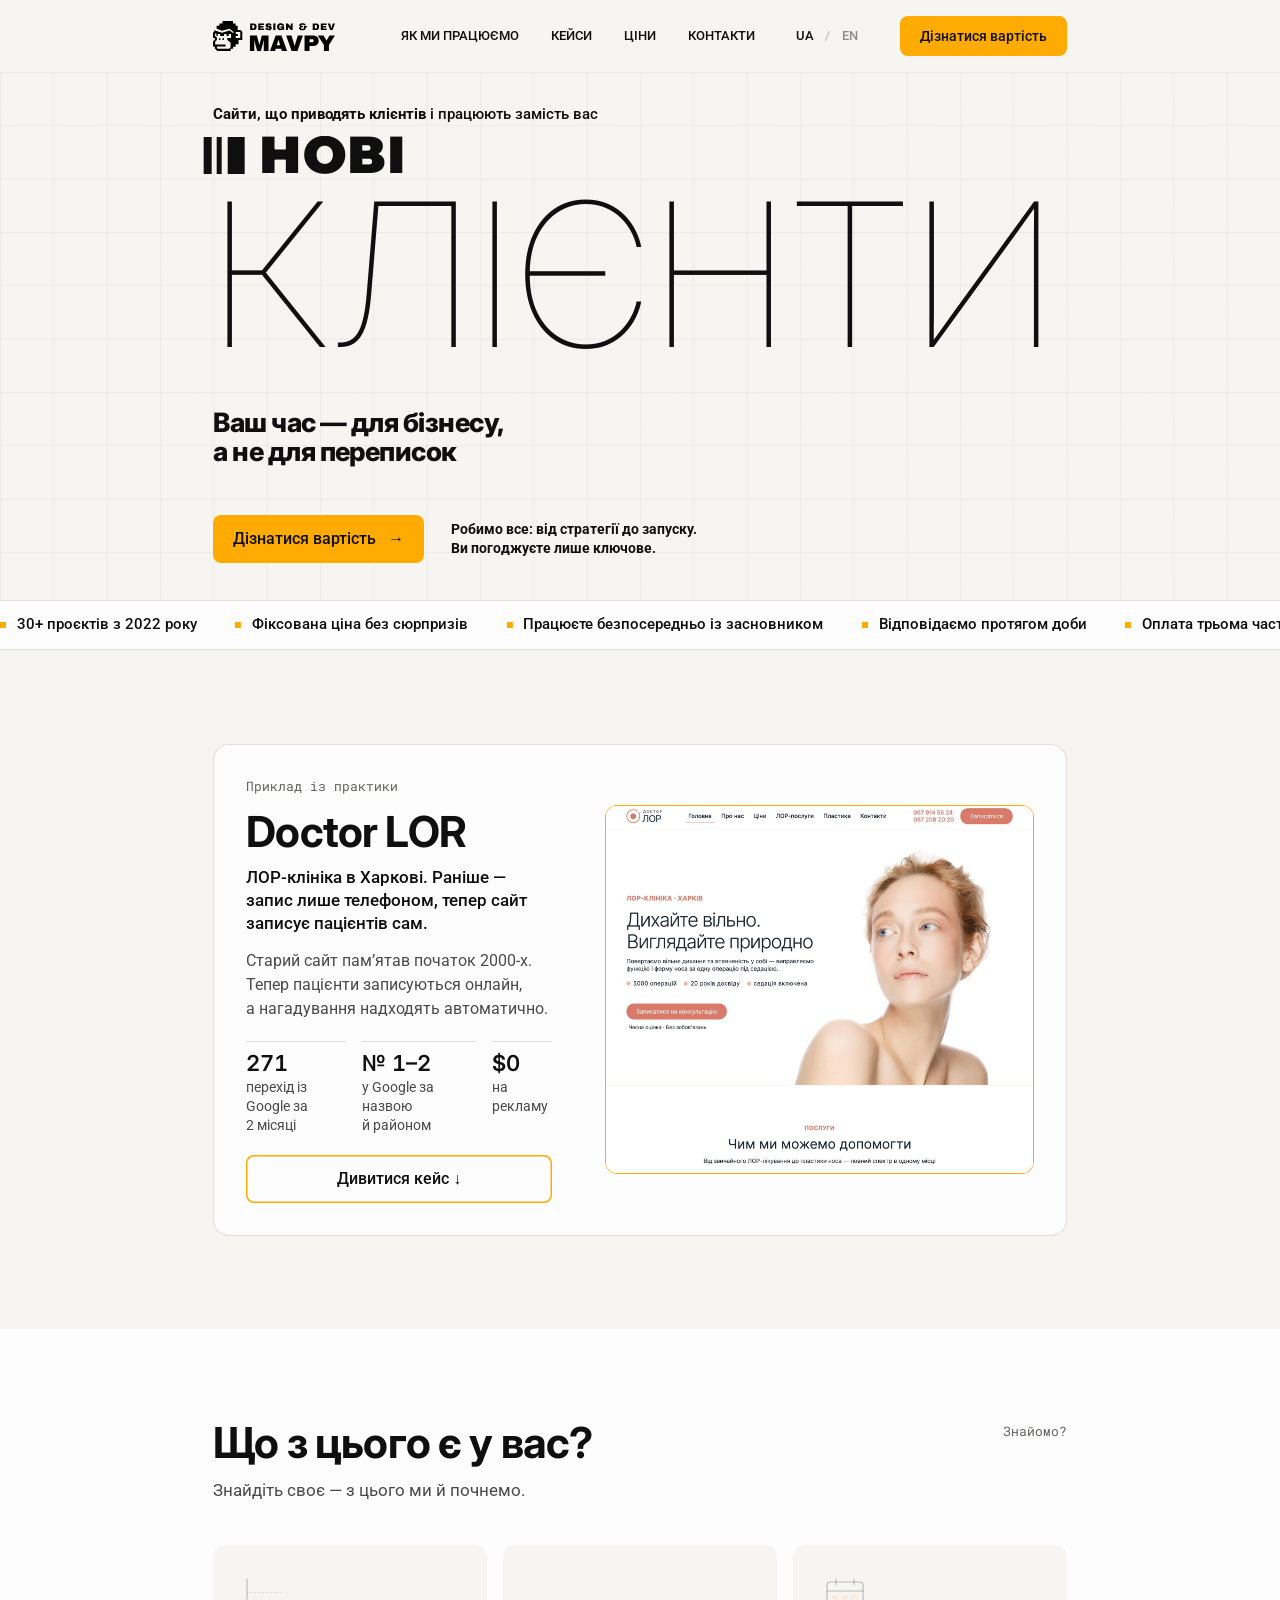
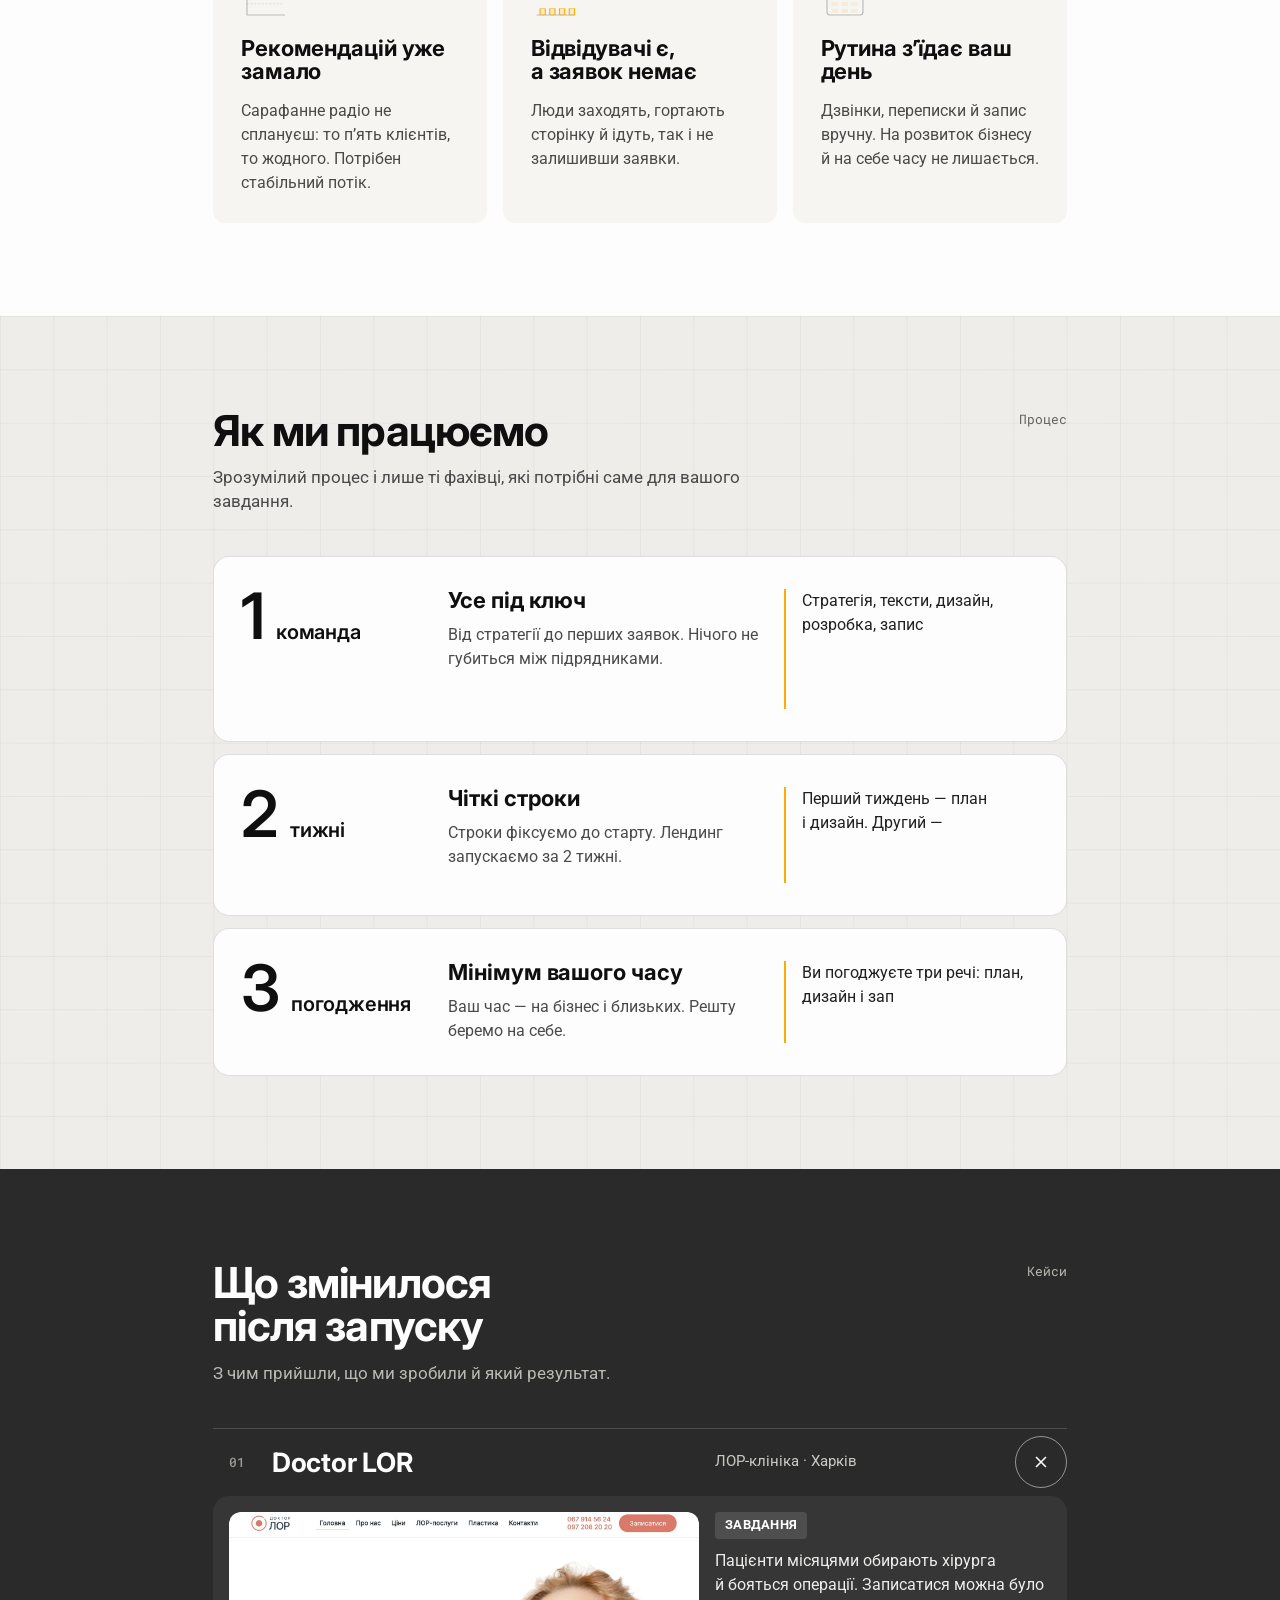
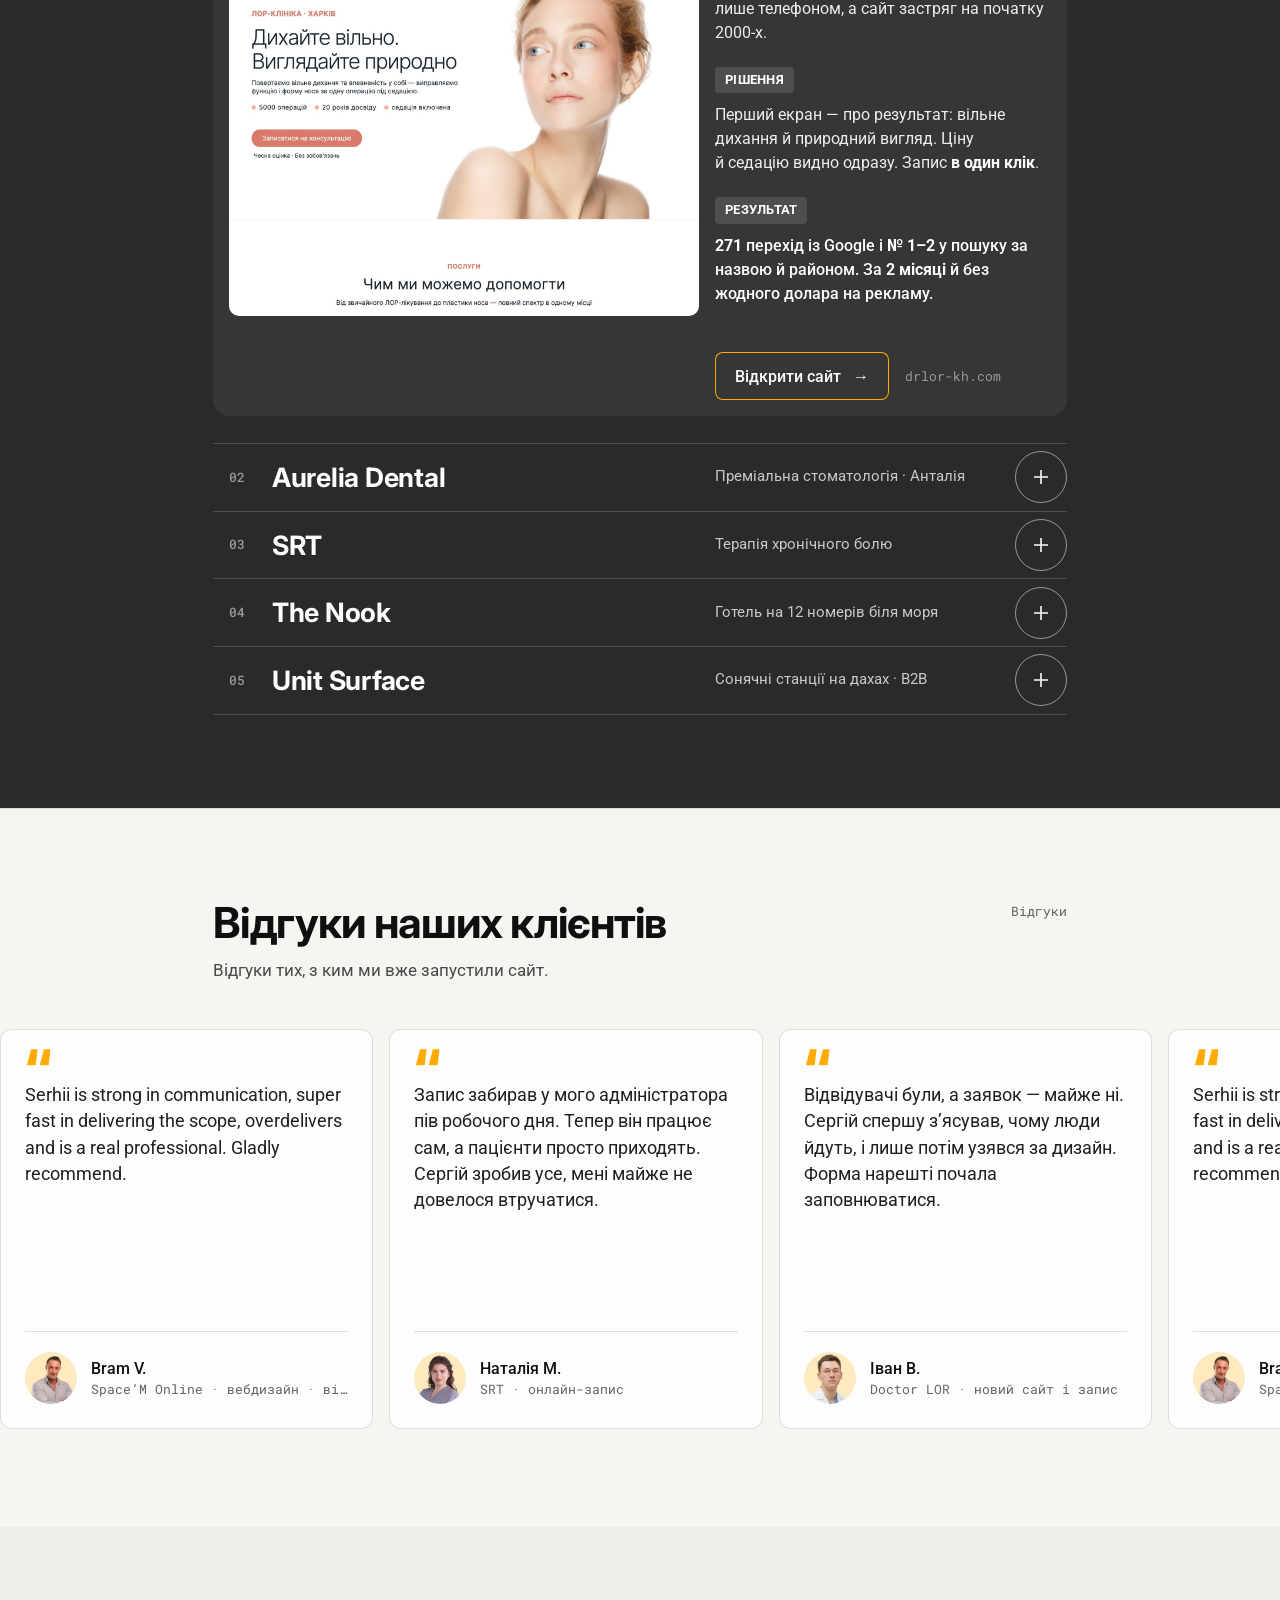
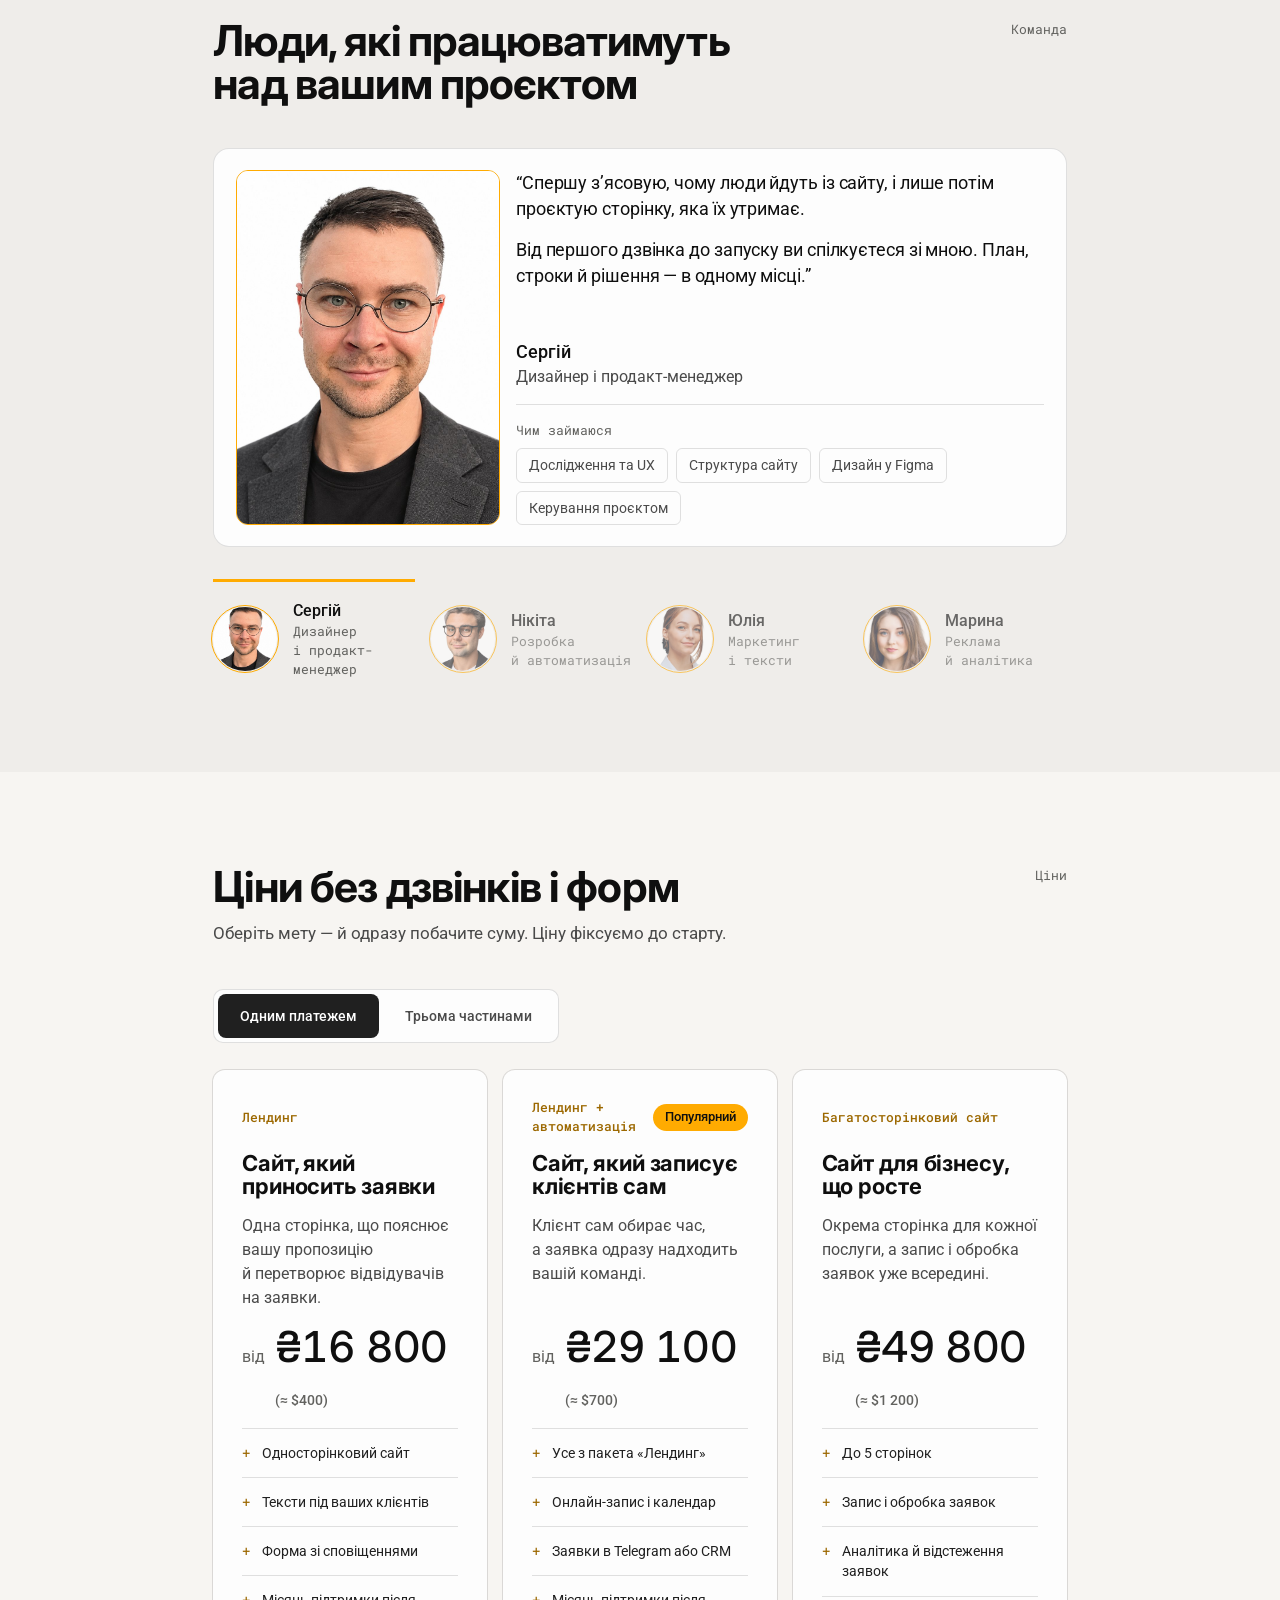
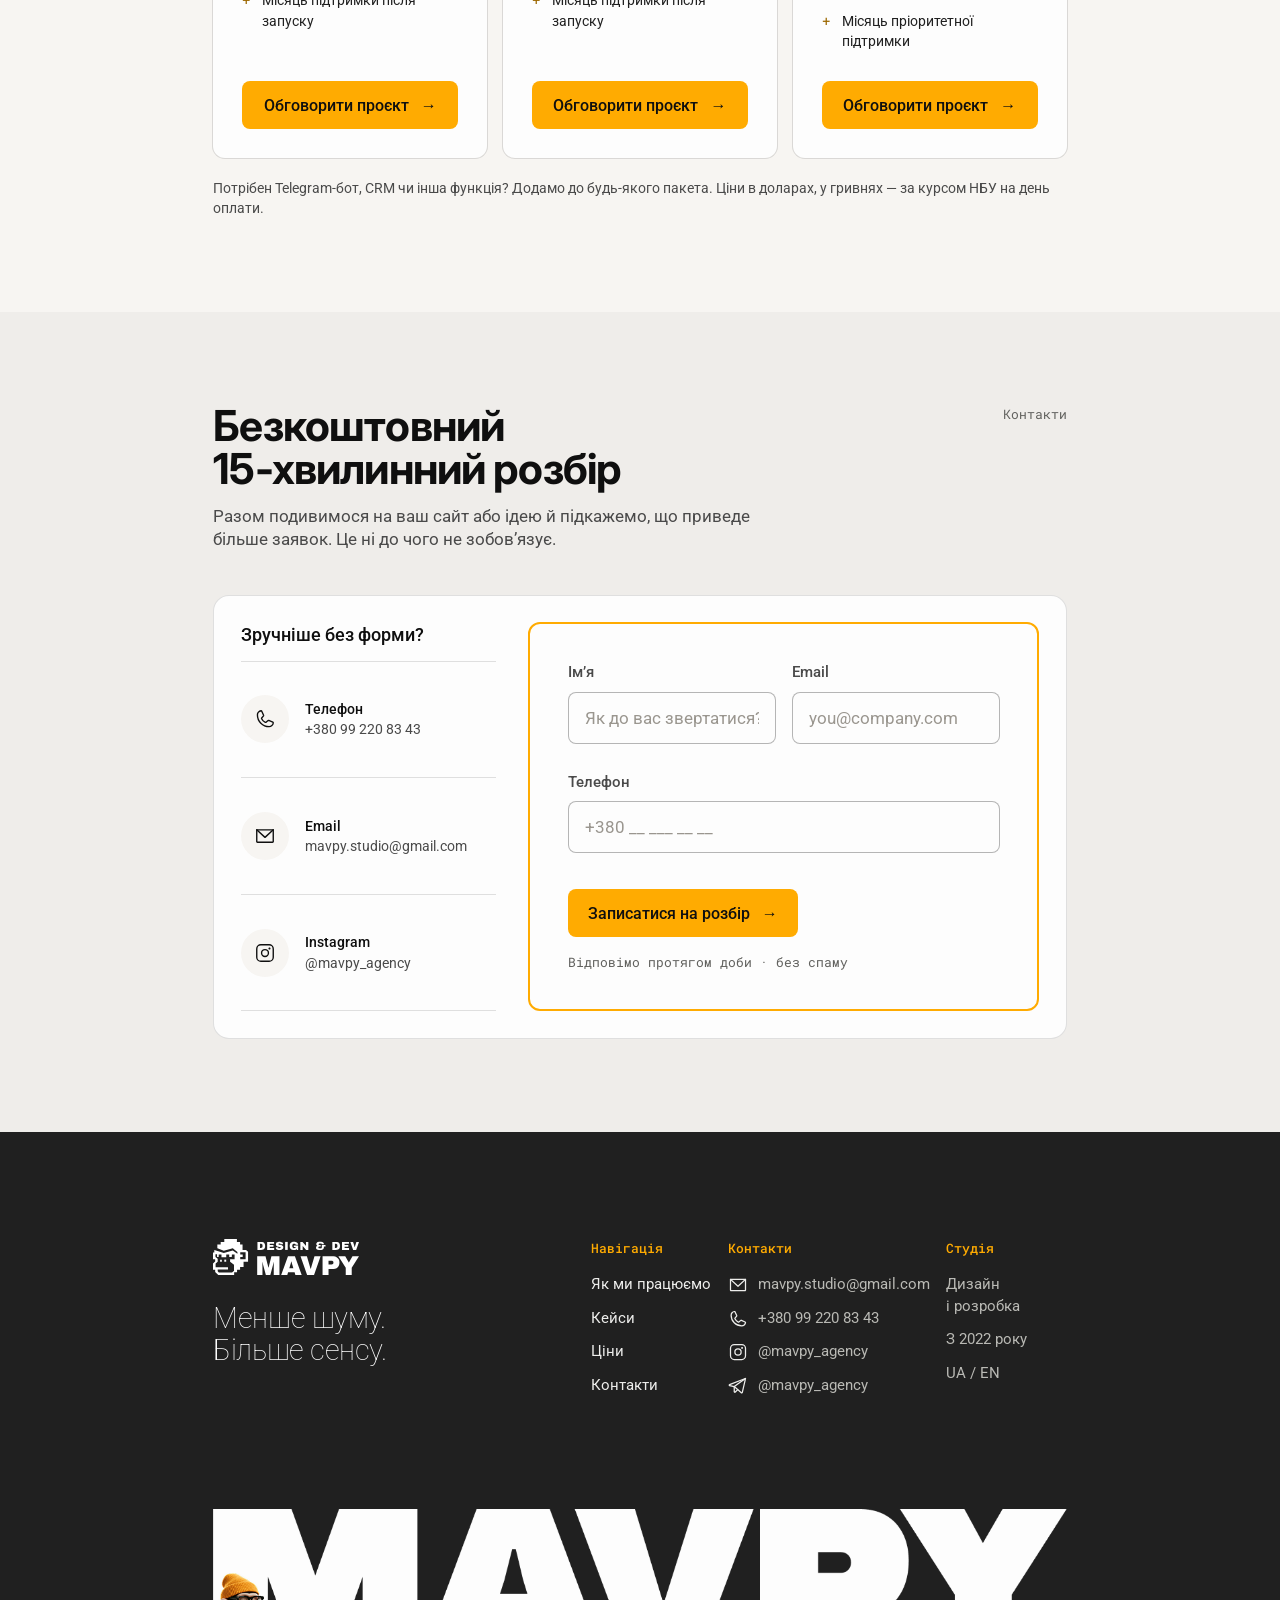
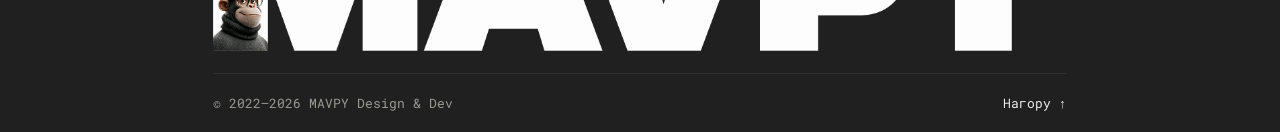
==== commit d0f49a48: "Merge pull request #19 from mavpy/v3.8/edits v3.8 — правки 26.11: hero, кнопки, процесс, цены" ====
--- a/index.html
+++ b/index.html
@@ -25,21 +25,21 @@
   <div class="mv-mnav-row"><div class="mv-lang" role="group" aria-label="Мова"><a href="./" data-lang="uk" hreflang="uk" aria-current="true">UA</a><span class="sep" aria-hidden="true">/</span><a href="en/" data-lang="en" hreflang="en" aria-current="false">EN</a></div><a href="#contact" class="mv-btn">Дізнатися вартість</a></div>
 </nav>
 <main>
-<section id="top" class="mv-hero" data-spotlight="">
-  <div class="a-bg" aria-hidden="true" style="position:absolute;inset:0;--d:1.05s"><div class="mv-mat"></div><div class="mv-mat-glow"></div><div class="mv-streaks" data-streaks=""></div></div>
+<section id="top" class="mv-hero">
+  <div class="a-bg" aria-hidden="true" style="position:absolute;inset:0;--d:1.05s"><div class="mv-mat"></div><div class="mv-streaks" data-streaks=""></div></div>
   <div class="mv-wrap mv-hero-in">
     <div class="mv-hero-top">
       <div>
         <p class="mv-kicker a-blur" style="--d:.45s"><b>Сайти, що приводять клієнтів</b> і працюють замість вас</p>
         <h1 style="margin:0">
-          <span class="a-mask"><span class="mv-more" data-tilt=""><span class="mv-bars" aria-hidden="true"><i></i><i></i><i></i></span><span class="mv-more-w">НОВІ КЛІЄНТИ</span></span></span>
-          <span class="a-mask"><span class="mv-clients" data-tilt="" style="--d:.15s">без хаосу</span></span>
+          <span class="a-mask"><span class="mv-more"><span class="mv-bars" aria-hidden="true"><i></i><i></i><i></i></span><span class="mv-more-w">НОВІ</span></span></span>
+          <span class="a-mask"><span class="mv-clients" style="--d:.15s">КЛІЄНТИ</span></span>
         </h1>
       </div>
-      <p class="mv-notjust" data-type="" aria-label="Ви займаєтеся бізнесом, а не перепискою">Ви займаєтеся<br>бізнесом,<br>а не перепискою</p>
+      <p class="mv-notjust" data-type="" aria-label="Ваш час — для бізнесу, а не для переписок">Ваш час — для бізнесу,<br>а не для переписок</p>
     </div>
     <div class="mv-hero-bottom">
-      <p class="mv-hero-note a-blur" style="--d:.6s">Від стратегії до запуску робимо все самі.<br>Після — підтримка й оновлення.<br>Ви погоджуєте лише ключове.</p>
+      <p class="mv-hero-note a-blur" style="--d:.6s">Робимо все: від стратегії до запуску.<br>Ви погоджуєте лише ключове.</p>
       <a href="#contact" class="mv-btn a-rise" style="--d:.8s">Дізнатися вартість <span class="ar" aria-hidden="true">→</span></a>
     </div>
   </div>
@@ -52,15 +52,15 @@
       <h2 class="v-h2">Doctor LOR</h2>
       <p class="v-fc-sub">ЛОР-клініка в Харкові. Раніше — запис лише телефоном, тепер сайт записує пацієнтів сам.</p>
       <p class="v-lead">Старий сайт пам’ятав початок 2000-х. Тепер пацієнти записуються онлайн, а нагадування надходять автоматично.</p>
-      <ul class="v-stats"><li><b>271</b><span>перехід із Google за 2 місяці</span></li><li><b>№ 1–2</b><span>у Google за назвою клініки й районом</span></li><li><b>$0</b><span>на рекламу</span></li></ul>
+      <ul class="v-stats"><li><b>271</b><span>перехід із Google за 2 місяці</span></li><li><b>№ 1–2</b><span>у Google за назвою й районом</span></li><li><b>$0</b><span>на рекламу</span></li></ul>
       <div class="v-actions"><a class="mv-btn mv-btn--amber" href="#cases">Дивитися кейс ↓</a></div>
     </div>
     <a class="v-fc-shot" href="https://www.drlor-kh.com/" target="_blank" rel="noopener" aria-label="Відкрити сайт: drlor-kh.com"><img class="v-shot" src="assets/img/case-doctor-lor.jpg" alt="Doctor LOR website" loading="lazy" decoding="async"></a>
   </div></div>
 </section>
 <section class="v-sec v-bg-white" data-reveal=""><div class="v-wrap"><div class="v-head "><p class="v-idx"><span>Знайомо?</span></p><div><h2 class="v-h2">Що з цього є у вас?</h2><p class="v-lead">Знайдіть своє — з цього ми й почнемо.</p></div></div><div class="v-3"><div class="v-card v-pain"><div class="v-pain-top"><svg class="pi pi--grow" viewBox="0 0 64 64" aria-hidden="true"><path class="pi-ax" d="M8 56H58M8 56V8"/><path class="pi-grid" d="M8 41H58M8 26H58"/><path class="pi-ln" pathLength="1" d="M10 48 L22 40 L31 44 L43 28 L56 14"/><circle class="pi-dot" cx="56" cy="14" r="2.6"/></svg></div><h3 class="v-h3">Рекомендацій уже замало</h3><p>Сарафанне радіо не сплануєш: то п’ять клієнтів, то жодного. Потрібен стабільний потік.</p></div><div class="v-card v-pain"><div class="v-pain-top"><svg class="pi pi--bars" viewBox="0 0 64 64" aria-hidden="true"><path class="pi-ax" d="M8 56H58"/><rect class="pi-bar" x="12" y="20" width="7" height="36" rx="1.5"/><rect class="pi-bar" x="25" y="20" width="7" height="36" rx="1.5"/><rect class="pi-bar" x="38" y="20" width="7" height="36" rx="1.5"/><rect class="pi-bar" x="51" y="20" width="7" height="36" rx="1.5"/></svg></div><h3 class="v-h3">Відвідувачі є, а заявок немає</h3><p>Люди заходять, гортають сторінку й ідуть, так і не залишивши заявки.</p></div><div class="v-card v-pain"><div class="v-pain-top"><svg class="pi pi--cal" viewBox="0 0 64 64" aria-hidden="true"><rect class="pi-ax" x="8" y="12" width="48" height="44" rx="4"/><path class="pi-ax" d="M8 24H56M20 8V16M44 8V16"/><rect class="pi-cell" x="14" y="30" width="9" height="5" rx="1.2"/><rect class="pi-cell" x="27" y="30" width="9" height="5" rx="1.2"/><rect class="pi-cell" x="40" y="30" width="9" height="5" rx="1.2"/><rect class="pi-cell" x="14" y="39" width="9" height="5" rx="1.2"/><rect class="pi-cell" x="27" y="39" width="9" height="5" rx="1.2"/><rect class="pi-cell" x="40" y="39" width="9" height="5" rx="1.2"/><rect class="pi-cell" x="14" y="48" width="9" height="5" rx="1.2"/><rect class="pi-cell" x="27" y="48" width="9" height="5" rx="1.2"/><rect class="pi-cell" x="40" y="48" width="9" height="5" rx="1.2"/></svg></div><h3 class="v-h3">Рутина з’їдає ваш день</h3><p>Дзвінки, переписки й запис вручну. На розвиток бізнесу й на себе часу не лишається.</p></div></div></div></section>
-<section id="how" class="v-sec v-bg-warm" data-reveal=""><div class="v-wrap"><div class="v-head "><p class="v-idx"><span>Процес</span></p><div><h2 class="v-h2">Як ми працюємо</h2><p class="v-lead">Зрозумілий процес і лише ті фахівці, які потрібні саме для вашого завдання.</p></div></div>
-  <ol class="v-flow"><li class="v-flow-step"><p class="v-flow-fig"><b>1</b><span>команда</span></p><div class="v-flow-main"><h3 class="v-h3">Усе під ключ</h3><p>Від стратегії до перших заявок. Нічого не губиться між підрядниками.</p></div><div class="v-flow-side"><p class="v-flow-more">Стратегія, тексти, дизайн, розробка, запис і реклама. Одна команда — один договір.</p><span class="v-flow-bar" aria-hidden="true"><i></i></span></div></li><li class="v-flow-step"><p class="v-flow-fig"><b>2</b><span>тижні</span></p><div class="v-flow-main"><h3 class="v-h3">Чіткі строки</h3><p>Строки фіксуємо до старту. Лендинг запускаємо за 2 тижні.</p></div><div class="v-flow-side"><p class="v-flow-more">Перший тиждень — план і дизайн. Другий — розробка, інтеграції й запуск.</p><span class="v-flow-bar" aria-hidden="true"><i></i></span></div></li><li class="v-flow-step"><p class="v-flow-fig"><b>3</b><span>погодження</span></p><div class="v-flow-main"><h3 class="v-h3">Мінімум вашого часу</h3><p>Ваш час — на бізнес і близьких. Решту беремо на себе.</p></div><div class="v-flow-side"><p class="v-flow-more">Ви погоджуєте три речі: план, дизайн і запуск.</p><span class="v-flow-bar" aria-hidden="true"><i></i></span></div></li></ol>
+<section id="how" class="v-sec v-bg-warm v-bg-grid" data-reveal=""><div class="v-wrap"><div class="v-head "><p class="v-idx"><span>Процес</span></p><div><h2 class="v-h2">Як ми працюємо</h2><p class="v-lead">Зрозумілий процес і лише ті фахівці, які потрібні саме для вашого завдання.</p></div></div>
+  <ol class="v-flow"><li class="v-flow-step"><p class="v-flow-fig"><b>1</b><span>команда</span></p><div class="v-flow-main"><h3 class="v-h3">Усе під ключ</h3><p>Від стратегії до перших заявок. Нічого не губиться між підрядниками.</p></div><div class="v-flow-side"><p class="v-flow-more" data-type="scroll" aria-label="Стратегія, тексти, дизайн, розробка, запис і реклама. Одна команда, один договір — і ніхто не губиться між підрядниками.">Стратегія, тексти, дизайн, розробка, запис і реклама. Одна команда, один договір — і ніхто не губиться між підрядниками.</p><span class="v-flow-bar" aria-hidden="true"><i></i></span></div></li><li class="v-flow-step"><p class="v-flow-fig"><b>2</b><span>тижні</span></p><div class="v-flow-main"><h3 class="v-h3">Чіткі строки</h3><p>Строки фіксуємо до старту. Лендинг запускаємо за 2 тижні.</p></div><div class="v-flow-side"><p class="v-flow-more" data-type="scroll" aria-label="Перший тиждень — план і дизайн. Другий — розробка, інтеграції й запуск. Строки фіксуємо в договорі.">Перший тиждень — план і дизайн. Другий — розробка, інтеграції й запуск. Строки фіксуємо в договорі.</p><span class="v-flow-bar" aria-hidden="true"><i></i></span></div></li><li class="v-flow-step"><p class="v-flow-fig"><b>3</b><span>погодження</span></p><div class="v-flow-main"><h3 class="v-h3">Мінімум вашого часу</h3><p>Ваш час — на бізнес і близьких. Решту беремо на себе.</p></div><div class="v-flow-side"><p class="v-flow-more" data-type="scroll" aria-label="Ви погоджуєте три речі: план, дизайн і запуск. Решту робимо самі й показуємо результат.">Ви погоджуєте три речі: план, дизайн і запуск. Решту робимо самі й показуємо результат.</p><span class="v-flow-bar" aria-hidden="true"><i></i></span></div></li></ol>
 </div></section>
 <section id="cases" class="v-sec v-dark" data-reveal=""><div class="v-wrap"><div class="v-head "><p class="v-idx"><span>Кейси</span></p><div><h2 class="v-h2">Що змінилося <br>після запуску</h2><p class="v-lead">З чим прийшли, що ми зробили й який результат.</p></div></div><div class="v-cases" data-accordion=""><article class="v-case">
   <div class="v-case-row"><span class="v-case-l"><span class="v-num">01</span><h3 class="v-case-name">Doctor LOR</h3></span><span class="v-case-kind">ЛОР-клініка · Харків</span>
@@ -98,7 +98,7 @@
     <div class="v-case-txt"><dl><div><dt>Завдання</dt><dd>Власники промислових дахів не бачать у сонячній станції доходу, а рішення в B2B ухвалюють <b>місяцями</b>.</dd></div><div><dt>Рішення</dt><dd>Заголовок «Ваш дах — фінансовий актив, який простоює». Калькулятор окупності на першому екрані: <b>5–7 років</b>.</dd></div><div class="res"><dt>Результат</dt><dd>Ще до дзвінка відвідувач бачить <b>власні цифри окупності</b>, тож переговори починаються не з нуля.</dd></div></dl><p class="v-actions v-case-act"><a class="mv-btn mv-btn--amber" href="https://unit-surface-c8e2de.webflow.io/" target="_blank" rel="noopener">Відкрити сайт <span class="ar" aria-hidden="true">→</span></a><span class="v-host">unit-surface.webflow.io</span></p></div>
   </div></div></div>
 </article></div></div></section>
-<section class="v-sec v-bg-base v-rule" data-reveal=""><div class="v-wrap"><div class="v-head "><p class="v-idx"><span>Відгуки</span></p><div><h2 class="v-h2">Що кажуть клієнти</h2><p class="v-lead">Відгуки тих, з ким ми вже запустили сайт.</p></div></div></div>
+<section class="v-sec v-bg-base v-rule" data-reveal=""><div class="v-wrap"><div class="v-head "><p class="v-idx"><span>Відгуки</span></p><div><h2 class="v-h2">Відгуки наших клієнтів</h2><p class="v-lead">Відгуки тих, з ким ми вже запустили сайт.</p></div></div></div>
   <div class="mv-marq v-revs"><div class="mv-track mv-track--slow"><figure class="v-card v-review"><span class="q" aria-hidden="true">“</span><blockquote>Serhii is strong in communication, super fast in delivering the scope, overdelivers and is a real professional. Gladly recommend.</blockquote><figcaption><img class="v-ava" src="assets/img/review-bram-spacem.png" alt="" loading="lazy" decoding="async"><span><strong>Bram V.</strong><em>Space’M Online · вебдизайн · відгук з Upwork</em></span></figcaption></figure><figure class="v-card v-review"><span class="q" aria-hidden="true">“</span><blockquote>Запис забирав у мого адміністратора пів робочого дня. Тепер він працює сам, а пацієнти просто приходять. Сергій зробив усе, мені майже не довелося втручатися.</blockquote><figcaption><img class="v-ava" src="assets/img/review-natalia-srt.png" alt="" loading="lazy" decoding="async"><span><strong>Наталія М.</strong><em>SRT · онлайн-запис</em></span></figcaption></figure><figure class="v-card v-review"><span class="q" aria-hidden="true">“</span><blockquote>Відвідувачі були, а заявок — майже ні. Сергій спершу з’ясував, чому люди йдуть, і лише потім узявся за дизайн. Форма нарешті почала заповнюватися.</blockquote><figcaption><img class="v-ava" src="assets/img/review-ivan.png" alt="" loading="lazy" decoding="async"><span><strong>Іван В.</strong><em>Doctor LOR · новий сайт і запис</em></span></figcaption></figure><figure class="v-card v-review"><span class="q" aria-hidden="true">“</span><blockquote>Serhii is strong in communication, super fast in delivering the scope, overdelivers and is a real professional. Gladly recommend.</blockquote><figcaption><img class="v-ava" src="assets/img/review-bram-spacem.png" alt="" loading="lazy" decoding="async"><span><strong>Bram V.</strong><em>Space’M Online · вебдизайн · відгук з Upwork</em></span></figcaption></figure><figure class="v-card v-review"><span class="q" aria-hidden="true">“</span><blockquote>Запис забирав у мого адміністратора пів робочого дня. Тепер він працює сам, а пацієнти просто приходять. Сергій зробив усе, мені майже не довелося втручатися.</blockquote><figcaption><img class="v-ava" src="assets/img/review-natalia-srt.png" alt="" loading="lazy" decoding="async"><span><strong>Наталія М.</strong><em>SRT · онлайн-запис</em></span></figcaption></figure><figure class="v-card v-review"><span class="q" aria-hidden="true">“</span><blockquote>Відвідувачі були, а заявок — майже ні. Сергій спершу з’ясував, чому люди йдуть, і лише потім узявся за дизайн. Форма нарешті почала заповнюватися.</blockquote><figcaption><img class="v-ava" src="assets/img/review-ivan.png" alt="" loading="lazy" decoding="async"><span><strong>Іван В.</strong><em>Doctor LOR · новий сайт і запис</em></span></figcaption></figure><figure class="v-card v-review" aria-hidden="true"><span class="q" aria-hidden="true">“</span><blockquote>Serhii is strong in communication, super fast in delivering the scope, overdelivers and is a real professional. Gladly recommend.</blockquote><figcaption><img class="v-ava" src="assets/img/review-bram-spacem.png" alt="" loading="lazy" decoding="async"><span><strong>Bram V.</strong><em>Space’M Online · вебдизайн · відгук з Upwork</em></span></figcaption></figure><figure class="v-card v-review" aria-hidden="true"><span class="q" aria-hidden="true">“</span><blockquote>Запис забирав у мого адміністратора пів робочого дня. Тепер він працює сам, а пацієнти просто приходять. Сергій зробив усе, мені майже не довелося втручатися.</blockquote><figcaption><img class="v-ava" src="assets/img/review-natalia-srt.png" alt="" loading="lazy" decoding="async"><span><strong>Наталія М.</strong><em>SRT · онлайн-запис</em></span></figcaption></figure><figure class="v-card v-review" aria-hidden="true"><span class="q" aria-hidden="true">“</span><blockquote>Відвідувачі були, а заявок — майже ні. Сергій спершу з’ясував, чому люди йдуть, і лише потім узявся за дизайн. Форма нарешті почала заповнюватися.</blockquote><figcaption><img class="v-ava" src="assets/img/review-ivan.png" alt="" loading="lazy" decoding="async"><span><strong>Іван В.</strong><em>Doctor LOR · новий сайт і запис</em></span></figcaption></figure><figure class="v-card v-review" aria-hidden="true"><span class="q" aria-hidden="true">“</span><blockquote>Serhii is strong in communication, super fast in delivering the scope, overdelivers and is a real professional. Gladly recommend.</blockquote><figcaption><img class="v-ava" src="assets/img/review-bram-spacem.png" alt="" loading="lazy" decoding="async"><span><strong>Bram V.</strong><em>Space’M Online · вебдизайн · відгук з Upwork</em></span></figcaption></figure><figure class="v-card v-review" aria-hidden="true"><span class="q" aria-hidden="true">“</span><blockquote>Запис забирав у мого адміністратора пів робочого дня. Тепер він працює сам, а пацієнти просто приходять. Сергій зробив усе, мені майже не довелося втручатися.</blockquote><figcaption><img class="v-ava" src="assets/img/review-natalia-srt.png" alt="" loading="lazy" decoding="async"><span><strong>Наталія М.</strong><em>SRT · онлайн-запис</em></span></figcaption></figure><figure class="v-card v-review" aria-hidden="true"><span class="q" aria-hidden="true">“</span><blockquote>Відвідувачі були, а заявок — майже ні. Сергій спершу з’ясував, чому люди йдуть, і лише потім узявся за дизайн. Форма нарешті почала заповнюватися.</blockquote><figcaption><img class="v-ava" src="assets/img/review-ivan.png" alt="" loading="lazy" decoding="async"><span><strong>Іван В.</strong><em>Doctor LOR · новий сайт і запис</em></span></figcaption></figure></div></div></section>
 <section id="team" class="v-sec v-bg-warm" data-reveal=""><div class="v-wrap"><div class="v-head "><p class="v-idx"><span>Команда</span></p><div><h2 class="v-h2">Люди, які працюватимуть <br>над вашим проєктом</h2></div></div>
   <div class="v-team" data-team=""><div class="v-stage"><div class="v-member is-active" data-member="0">
@@ -111,9 +111,9 @@
       <img class="v-member-photo" src="assets/img/team-marina.jpg" alt="Марина" loading="lazy" decoding="async">
       <div class="v-member-txt"><blockquote class="v-quote"><p>“Запускаю рекламу й налаштовую аналітику, щоб ви бачили, який канал приводить клієнтів, а який лише витрачає бюджет.</p><p>Ви отримуєте короткий звіт простими словами: скільки витратили, що отримали й що змінюємо далі.”</p></blockquote><div><p class="v-who"><strong>Марина</strong><span>Реклама й аналітика</span></p><p class="v-what"><em>Чим займаюся</em><span>Реклама в Google і Meta</span><span>Аналітика й відстеження</span><span>Звіти про вартість заявки</span><span>Планування бюджету</span></p></div></div></div></div><div class="v-tabs"><button type="button" class="v-tab is-active" data-tab="0" aria-pressed="true"><span class="bar" aria-hidden="true"><i></i></span><img class="v-ava" src="assets/img/team-serhii.jpg" alt="" loading="lazy" decoding="async"><span><strong>Сергій</strong><em>Дизайнер і продакт-менеджер</em></span></button><button type="button" class="v-tab" data-tab="1" aria-pressed="false"><span class="bar" aria-hidden="true"><i></i></span><img class="v-ava" src="assets/img/team-nikita.jpg" alt="" loading="lazy" decoding="async"><span><strong>Нікіта</strong><em>Розробка й автоматизація</em></span></button><button type="button" class="v-tab" data-tab="2" aria-pressed="false"><span class="bar" aria-hidden="true"><i></i></span><img class="v-ava" src="assets/img/team-julia.jpg" alt="" loading="lazy" decoding="async"><span><strong>Юлія</strong><em>Маркетинг і тексти</em></span></button><button type="button" class="v-tab" data-tab="3" aria-pressed="false"><span class="bar" aria-hidden="true"><i></i></span><img class="v-ava" src="assets/img/team-marina.jpg" alt="" loading="lazy" decoding="async"><span><strong>Марина</strong><em>Реклама й аналітика</em></span></button></div></div>
 </div></section>
-<section id="pricing" class="v-sec v-bg-base" data-reveal=""><div class="v-wrap"><div class="v-head "><p class="v-idx"><span>Ціни</span></p><div><h2 class="v-h2">Ціни без дзвінків і форм</h2><p class="v-lead">Оберіть мету й одразу побачите суму. Остаточну ціну фіксуємо до старту.</p></div></div>
+<section id="pricing" class="v-sec v-bg-base" data-reveal=""><div class="v-wrap"><div class="v-head "><p class="v-idx"><span>Ціни</span></p><div><h2 class="v-h2">Ціни без дзвінків і форм</h2><p class="v-lead">Оберіть мету — й одразу побачите суму. Ціну фіксуємо до старту.</p></div></div>
   <div class="v-pay" role="group" aria-label="Одним платежем / Трьома частинами"><button type="button" aria-pressed="true" data-pay="1">Одним платежем</button><button type="button" aria-pressed="false" data-pay="3">Трьома частинами</button></div>
-  <div class="v-3 v-plans"><div class="v-card v-plan" data-spot-card=""><div class="v-plan-top"><span class="v-plan-kind">Лендинг</span></div><h3 class="v-h3">Сайт, який приносить заявки</h3><p>Одна сторінка, що пояснює вашу пропозицію й перетворює відвідувачів на заявки.</p><p class="v-price"><span>від</span><b data-p1="₴16 800 <small>(≈ $400)</small>" data-p3="3 × ₴5 600">₴16 800 <small>(≈ $400)</small></b></p><ul><li>Односторінковий сайт</li><li>Дизайн і розробка</li><li>Тексти під ваших клієнтів</li><li>Форма зі сповіщеннями</li><li>Місяць підтримки після запуску</li></ul><a class="mv-btn" href="#contact" data-goal="clients">Обговорити проєкт <span class="ar" aria-hidden="true">→</span></a></div><div class="v-card v-plan is-rec" data-spot-card=""><div class="v-plan-top"><span class="v-plan-kind">Лендинг + автоматизація</span><span class="v-badge">Популярний</span></div><h3 class="v-h3">Сайт, який записує клієнтів сам</h3><p>Клієнт сам обирає час, а заявка одразу надходить вашій команді.</p><p class="v-price"><span>від</span><b data-p1="₴29 100 <small>(≈ $700)</small>" data-p3="3 × ₴9 700">₴29 100 <small>(≈ $700)</small></b></p><ul><li>Усе з пакета «Лендинг»</li><li>Онлайн-запис і календар</li><li>Заявки в Telegram або CRM</li><li>Місяць підтримки після запуску</li></ul><a class="mv-btn" href="#contact" data-goal="service">Обговорити проєкт <span class="ar" aria-hidden="true">→</span></a></div><div class="v-card v-plan" data-spot-card=""><div class="v-plan-top"><span class="v-plan-kind">Багатосторінковий сайт</span></div><h3 class="v-h3">Сайт для бізнесу, що росте</h3><p>Окрема сторінка для кожної послуги, а запис і обробка заявок уже всередині.</p><p class="v-price"><span>від</span><b data-p1="₴49 800 <small>(≈ $1 200)</small>" data-p3="3 × ₴16 600">₴49 800 <small>(≈ $1 200)</small></b></p><ul><li>До 5 сторінок</li><li>Запис і обробка заявок</li><li>Аналітика й відстеження заявок</li><li>Дві мовні версії</li><li>Місяць пріоритетної підтримки</li></ul><a class="mv-btn" href="#contact" data-goal="redesign">Обговорити проєкт <span class="ar" aria-hidden="true">→</span></a></div></div><p class="v-note">Потрібен Telegram-бот, CRM чи інша функція? Додамо до будь-якого пакета. Ціни в доларах, у гривнях — за курсом НБУ на день оплати.</p>
+  <div class="v-3 v-plans"><div class="v-card v-plan" data-spot-card=""><div class="v-plan-top"><span class="v-plan-kind">Лендинг</span></div><h3 class="v-h3">Сайт, який приносить заявки</h3><p>Одна сторінка, що пояснює вашу пропозицію й перетворює відвідувачів на заявки.</p><p class="v-price"><span>від</span><b data-p1="₴16 800 <small>(≈ $400)</small>" data-p3="3 × ₴5 600">₴16 800 <small>(≈ $400)</small></b></p><ul><li>Односторінковий сайт</li><li>Тексти під ваших клієнтів</li><li>Форма зі сповіщеннями</li><li>Місяць підтримки після запуску</li></ul><a class="mv-btn" href="#contact" data-goal="clients">Обговорити проєкт <span class="ar" aria-hidden="true">→</span></a></div><div class="v-card v-plan is-rec" data-spot-card=""><div class="v-plan-top"><span class="v-plan-kind">Лендинг + автоматизація</span><span class="v-badge">Популярний</span></div><h3 class="v-h3">Сайт, який записує клієнтів сам</h3><p>Клієнт сам обирає час, а заявка одразу надходить вашій команді.</p><p class="v-price"><span>від</span><b data-p1="₴29 100 <small>(≈ $700)</small>" data-p3="3 × ₴9 700">₴29 100 <small>(≈ $700)</small></b></p><ul><li>Усе з пакета «Лендинг»</li><li>Онлайн-запис і календар</li><li>Заявки в Telegram або CRM</li><li>Місяць підтримки після запуску</li></ul><a class="mv-btn" href="#contact" data-goal="service">Обговорити проєкт <span class="ar" aria-hidden="true">→</span></a></div><div class="v-card v-plan" data-spot-card=""><div class="v-plan-top"><span class="v-plan-kind">Багатосторінковий сайт</span></div><h3 class="v-h3">Сайт для бізнесу, що росте</h3><p>Окрема сторінка для кожної послуги, а запис і обробка заявок уже всередині.</p><p class="v-price"><span>від</span><b data-p1="₴49 800 <small>(≈ $1 200)</small>" data-p3="3 × ₴16 600">₴49 800 <small>(≈ $1 200)</small></b></p><ul><li>До 5 сторінок</li><li>Запис і обробка заявок</li><li>Аналітика й відстеження заявок</li><li>Місяць пріоритетної підтримки</li></ul><a class="mv-btn" href="#contact" data-goal="redesign">Обговорити проєкт <span class="ar" aria-hidden="true">→</span></a></div></div><p class="v-note">Потрібен Telegram-бот, CRM чи інша функція? Додамо до будь-якого пакета. Ціни в доларах, у гривнях — за курсом НБУ на день оплати.</p>
 </div></section>
 <section id="contact" class="v-sec v-bg-warm" data-reveal=""><div class="v-wrap"><div class="v-head "><p class="v-idx"><span>Контакти</span></p><div><h2 class="v-h2">Безкоштовний <br>15‑хвилинний розбір</h2><p class="v-lead">Разом подивимося на ваш сайт або ідею й підкажемо, що приведе більше заявок. Це ні до чого не зобов’язує.</p></div></div>
   <div class="v-contact v-contact--2">
@@ -122,9 +122,9 @@
     <div data-form-fields="">
       <input type="hidden" name="goal" value="">
       <div class="v-fields">
-        <label class="v-field"><span>Ім’я</span><input class="v-in" name="name" autocomplete="name" required="required"></label>
-        <label class="v-field"><span>Email</span><input class="v-in" type="email" name="email" autocomplete="email" required="required"></label>
-        <label class="v-field v-field--full"><span>Телефон</span><input class="v-in" type="tel" name="phone" autocomplete="tel" required="required"></label>
+        <label class="v-field"><span>Ім’я</span><input class="v-in" name="name" placeholder="Як до вас звертатися?" autocomplete="name" required="required"></label>
+        <label class="v-field"><span>Email</span><input class="v-in" type="email" name="email" placeholder="you@company.com" autocomplete="email" required="required"></label>
+        <label class="v-field v-field--full"><span>Телефон</span><input class="v-in" type="tel" name="phone" placeholder="+380 __ ___ __ __" autocomplete="tel" required="required"></label>
       </div>
       <p class="mv-err" data-form-error="" hidden="hidden" role="alert"></p>
       <div class="v-submit"><button class="mv-btn" type="submit">Записатися на розбір <span class="ar" aria-hidden="true">→</span></button><span class="v-host">Відповімо протягом доби · без спаму</span></div>
@@ -138,7 +138,6 @@
     <nav aria-label="Навігація у футері"><p class="v-foot-h">Навігація</p><a href="#how">Як ми працюємо</a><a href="#cases">Кейси</a><a href="#pricing">Ціни</a><a href="#contact">Контакти</a></nav>
     <div><p class="v-foot-h">Контакти</p><a class="v-foot-ic" href="mailto:mavpy.studio@gmail.com"><svg class="ico" aria-hidden="true" stroke-width="3.75" stroke-linecap="round" stroke-linejoin="round" viewBox="0 0 60 60" fill="none"><path d="M7.5 13.125H52.5V45C52.5 45.4973 52.3025 45.9742 51.9508 46.3258C51.5992 46.6775 51.1223 46.875 50.625 46.875H9.375C8.87772 46.875 8.40081 46.6775 8.04918 46.3258C7.69754 45.9742 7.5 45.4973 7.5 45V13.125Z" stroke="currentColor"/><path d="M52.5 13.125L30 33.75L7.5 13.125" stroke="currentColor"/></svg><span>mavpy.studio@gmail.com</span></a><a class="v-foot-ic" href="tel:+380992208343"><svg class="ico" aria-hidden="true" stroke-width="3.75" stroke-linecap="round" stroke-linejoin="round" viewBox="0 0 60 60" fill="none"><path d="M38.5289 34.0641C38.7886 33.8913 39.0872 33.786 39.3979 33.7578C39.7085 33.7295 40.0212 33.7792 40.3078 33.9023L51.3609 38.8547C51.7334 39.0139 52.0444 39.2895 52.2472 39.6401C52.45 39.9908 52.5337 40.3977 52.4859 40.8C52.1218 43.5212 50.7818 46.0176 48.715 47.8248C46.6482 49.632 43.9955 50.6271 41.25 50.625C32.7962 50.625 24.6887 47.2668 18.711 41.289C12.7333 35.3113 9.375 27.2038 9.375 18.75C9.3729 16.0045 10.368 13.3518 12.1752 11.285C13.9825 9.21825 16.4788 7.8782 19.2 7.51407C19.6023 7.46628 20.0092 7.55006 20.3599 7.75286C20.7105 7.95566 20.9861 8.26658 21.1453 8.63907L26.0977 19.7016C26.2193 19.9857 26.2689 20.2955 26.2419 20.6034C26.2149 20.9113 26.1122 21.2078 25.943 21.4664L20.9344 27.4219C20.7567 27.69 20.6517 27.9996 20.6295 28.3204C20.6073 28.6413 20.6687 28.9624 20.8078 29.2524C22.7461 33.2203 26.8477 37.2727 30.8273 39.1922C31.1189 39.3307 31.4414 39.3907 31.7633 39.3665C32.0851 39.3422 32.395 39.2345 32.6625 39.0539L38.5289 34.0641Z" stroke="currentColor"/></svg><span>+380 99 220 83 43</span></a><a class="v-foot-ic" href="https://instagram.com/mavpy_agency" target="_blank" rel="noopener"><svg class="ico" aria-hidden="true" stroke-width="3.75" stroke-linecap="round" stroke-linejoin="round" viewBox="0 0 60 60" fill="none"><path d="M39.375 30C39.375 35.1777 35.1777 39.375 30 39.375C24.8223 39.375 20.625 35.1777 20.625 30C20.625 24.8223 24.8223 20.625 30 20.625C35.1777 20.625 39.375 24.8223 39.375 30Z" stroke="currentColor"/><path d="M18.75 7.5H41.25C47.4632 7.5 52.5 12.5368 52.5 18.75V41.25C52.5 47.4632 47.4632 52.5 41.25 52.5H18.75C12.5368 52.5 7.5 47.4632 7.5 41.25V18.75C7.5 12.5368 12.5368 7.5 18.75 7.5Z" stroke="currentColor"/><path d="M42.1875 20.625C43.7408 20.625 45 19.3658 45 17.8125C45 16.2592 43.7408 15 42.1875 15C40.6342 15 39.375 16.2592 39.375 17.8125C39.375 19.3658 40.6342 20.625 42.1875 20.625Z" fill="currentColor"/></svg><span>@mavpy_agency</span></a><a class="v-foot-ic" href="https://t.me/mavpy_agency" target="_blank" rel="noopener"><svg class="ico" aria-hidden="true" stroke-width="3.75" stroke-linecap="round" stroke-linejoin="round" viewBox="0 0 60 60" fill="none"><path d="M18.7501 31.6103L39.9048 50.1564C40.1485 50.3714 40.4439 50.5194 40.762 50.5858C41.0801 50.6522 41.41 50.6349 41.7193 50.5354C42.0287 50.4359 42.3069 50.2577 42.5266 50.0183C42.7464 49.7789 42.9001 49.4864 42.9728 49.1697L52.5001 7.78612C52.5094 7.74462 52.5072 7.70137 52.4938 7.66101C52.4805 7.62066 52.4563 7.5847 52.4241 7.55701C52.3918 7.52931 52.3526 7.51092 52.3107 7.5038C52.2687 7.49668 52.2257 7.5011 52.1861 7.51659L4.68762 26.1049C4.39275 26.2184 4.14265 26.4244 3.97486 26.6921C3.80708 26.9599 3.73065 27.2748 3.75707 27.5896C3.78348 27.9045 3.9113 28.2023 4.12135 28.4383C4.3314 28.6743 4.61234 28.8358 4.92199 28.8986L18.7501 31.6103Z" stroke="currentColor"/><path d="M18.7495 31.6101L52.3612 7.521" stroke="currentColor"/><path d="M29.1487 40.7299L21.9745 48.1736C21.7153 48.4426 21.3816 48.628 21.0163 48.706C20.651 48.7841 20.2707 48.7513 19.9242 48.6118C19.5777 48.4722 19.2808 48.2324 19.0715 47.923C18.8622 47.6136 18.7501 47.2487 18.7495 46.8752V31.6104" stroke="currentColor"/></svg><span>@mavpy_agency</span></a></div>
     <div><p class="v-foot-h">Студія</p><span>Дизайн і розробка</span><span>З 2022 року</span><span>UA / EN</span></div></div>
-  <div class="v-ticks" aria-hidden="true"><span>01</span><span>02</span><span>03</span><span>04</span><span>05</span><span>06</span><span>07</span><span>08</span><span>09</span><span>10</span><span>11</span><span>12</span></div>
   <p class="v-foot-word v-foot-word--img"><img src="assets/img/footer-wordmark.png" alt="MAVPY" width="1271" height="212" loading="lazy"></p>
   <div class="v-foot-bot"><span>© 2022–2026 MAVPY Design & Dev</span><a href="#top">Нагору ↑</a></div>
 </div></footer>
--- a/styles.css
+++ b/styles.css
@@ -980,3 +980,60 @@
 :lang(uk) .mv-clients{font-size:calc(336 * var(--u));letter-spacing:.015em}
 :lang(uk) .mv-more-w{letter-spacing:.025em}
 @media (max-width:1023px){:lang(uk) .mv-more{flex-wrap:nowrap;align-items:flex-start}:lang(uk) .mv-more .mv-bars{align-self:flex-start;height:.62em;margin-top:.06em}:lang(uk) .mv-more-w{max-width:none;white-space:normal;width:min-content}}
+
+/* =========================================================
+   v3.8 — Serhii's cards on «✏️ Правки и контент → v3.8» (notes/2026-11-26-v3.8-edits.md)
+   ========================================================= */
+/* buttons: one behaviour everywhere — text colour stays, the whole button grows a touch */
+.mv-btn:hover,.mv-btn:focus-visible{color:var(--black);transform:translateY(-1px) scale(1.03);box-shadow:0 6px 14px -10px rgba(204,136,0,.5)}
+.mv-btn--amber:hover,.mv-btn--line:hover{color:var(--black);background:rgba(255,171,1,.1);transform:translateY(-1px) scale(1.03);box-shadow:inset 0 0 0 1.5px var(--amber-500)}
+.v-dark .mv-btn--amber:hover{color:var(--white)}
+.mv-btn--ghost:hover,.v-dark .mv-btn--ghost:hover{color:var(--white);background:rgba(255,255,255,.08);transform:translateY(-1px) scale(1.03)}
+.v-case-act .mv-btn--amber:hover{box-shadow:inset 0 0 0 1px var(--amber-500)}
+
+/* hero: calmer — no cursor light, no tilt; every line starts at the container's left edge; more air between tiers */
+.mv-hero .mv-more,.mv-hero .mv-clients{transform:none !important}
+.mv-hero-top{display:flex;flex-direction:column;align-items:flex-start}
+.mv-clients,:lang(uk) .mv-clients{font-size:calc(300 * var(--u));letter-spacing:.02em;line-height:.86;margin:calc(20 * var(--u)) 0 0 calc(-4 * var(--u))}
+.mv-notjust,.mv-notjust[data-type]{position:static;text-align:left;margin:calc(72 * var(--u)) 0 0;min-height:0}
+:lang(uk) .mv-notjust{font-size:calc(40 * var(--u));line-height:calc(44 * var(--u))}
+.mv-notjust .tw-line::after,.mv-notjust .tw-line:last-child::after{content:none !important;display:none !important}
+.mv-hero-bottom{justify-content:flex-start;margin-top:calc(72 * var(--u));gap:calc(40 * var(--u))}
+.mv-hero-bottom .mv-hero-note{order:2}
+.mv-hero-bottom .mv-btn{order:1}
+
+/* process: the hero grid as a quiet background; blocks ~10% taller; detail text is typed */
+.v-bg-grid{background-image:linear-gradient(rgba(15,15,15,.045) 1px,transparent 1px),linear-gradient(90deg,rgba(15,15,15,.045) 1px,transparent 1px);background-size:calc(80 * var(--u)) calc(80 * var(--u))}
+.v-flow-step{padding-block:max(28px,calc(48 * var(--u)))}
+.v-flow-more{font-size:var(--fs-body);line-height:1.5}
+.tw-wait{color:transparent}
+
+/* featured: button bottom on the screenshot's bottom edge; lower number row */
+.v-fc{align-items:stretch}
+.v-fc-txt{height:100%}
+.v-fc .v-stats{margin:max(20px,calc(28 * var(--u))) 0 max(20px,calc(28 * var(--u)))}
+.v-fc .v-stats li{padding-block:max(10px,calc(12 * var(--u))) 0;gap:4px}
+.v-fc-txt .v-actions{margin-top:auto}
+
+/* form placeholders */
+.v-in::placeholder{color:#9A968F;opacity:1}
+
+/* footer: smaller slogan, no ruler */
+.v-foot-tag{font-size:max(26px,calc(44 * var(--u)))}
+.v-ticks{display:none}
+
+@media (max-width:1023px){
+  .mv-clients,:lang(uk) .mv-clients{font-size:calc((100vw - 40px) * .2);margin-top:12px}
+  .mv-notjust,:lang(uk) .mv-notjust{order:0;align-self:flex-start;font-size:24px;line-height:28px;margin-top:32px}
+  .mv-hero-bottom{margin-top:32px;align-items:stretch}
+  .mv-hero-bottom .mv-hero-note{order:1}
+  .mv-hero-bottom .mv-btn{order:2}
+  :lang(uk) .mv-more{flex-wrap:nowrap;align-items:flex-end;font-size:min(16vw,80px)}
+  :lang(uk) .mv-more .mv-bars{align-self:flex-end;height:.72em;margin-top:0}
+  :lang(uk) .mv-more-w{width:auto}
+  .v-fc-txt{height:auto}
+  .v-flow-step{padding-block:28px}
+}
+.v-flow-side .v-flow-more{font-size:var(--fs-body);font-weight:400;line-height:1.5;color:var(--ink)}
+.v-fc .v-stats{grid-template-columns:minmax(0,1fr) minmax(0,1.15fr) minmax(0,.6fr)}
+@media (max-width:1023px){.v-fc .v-stats{grid-template-columns:repeat(3,minmax(0,1fr))}}
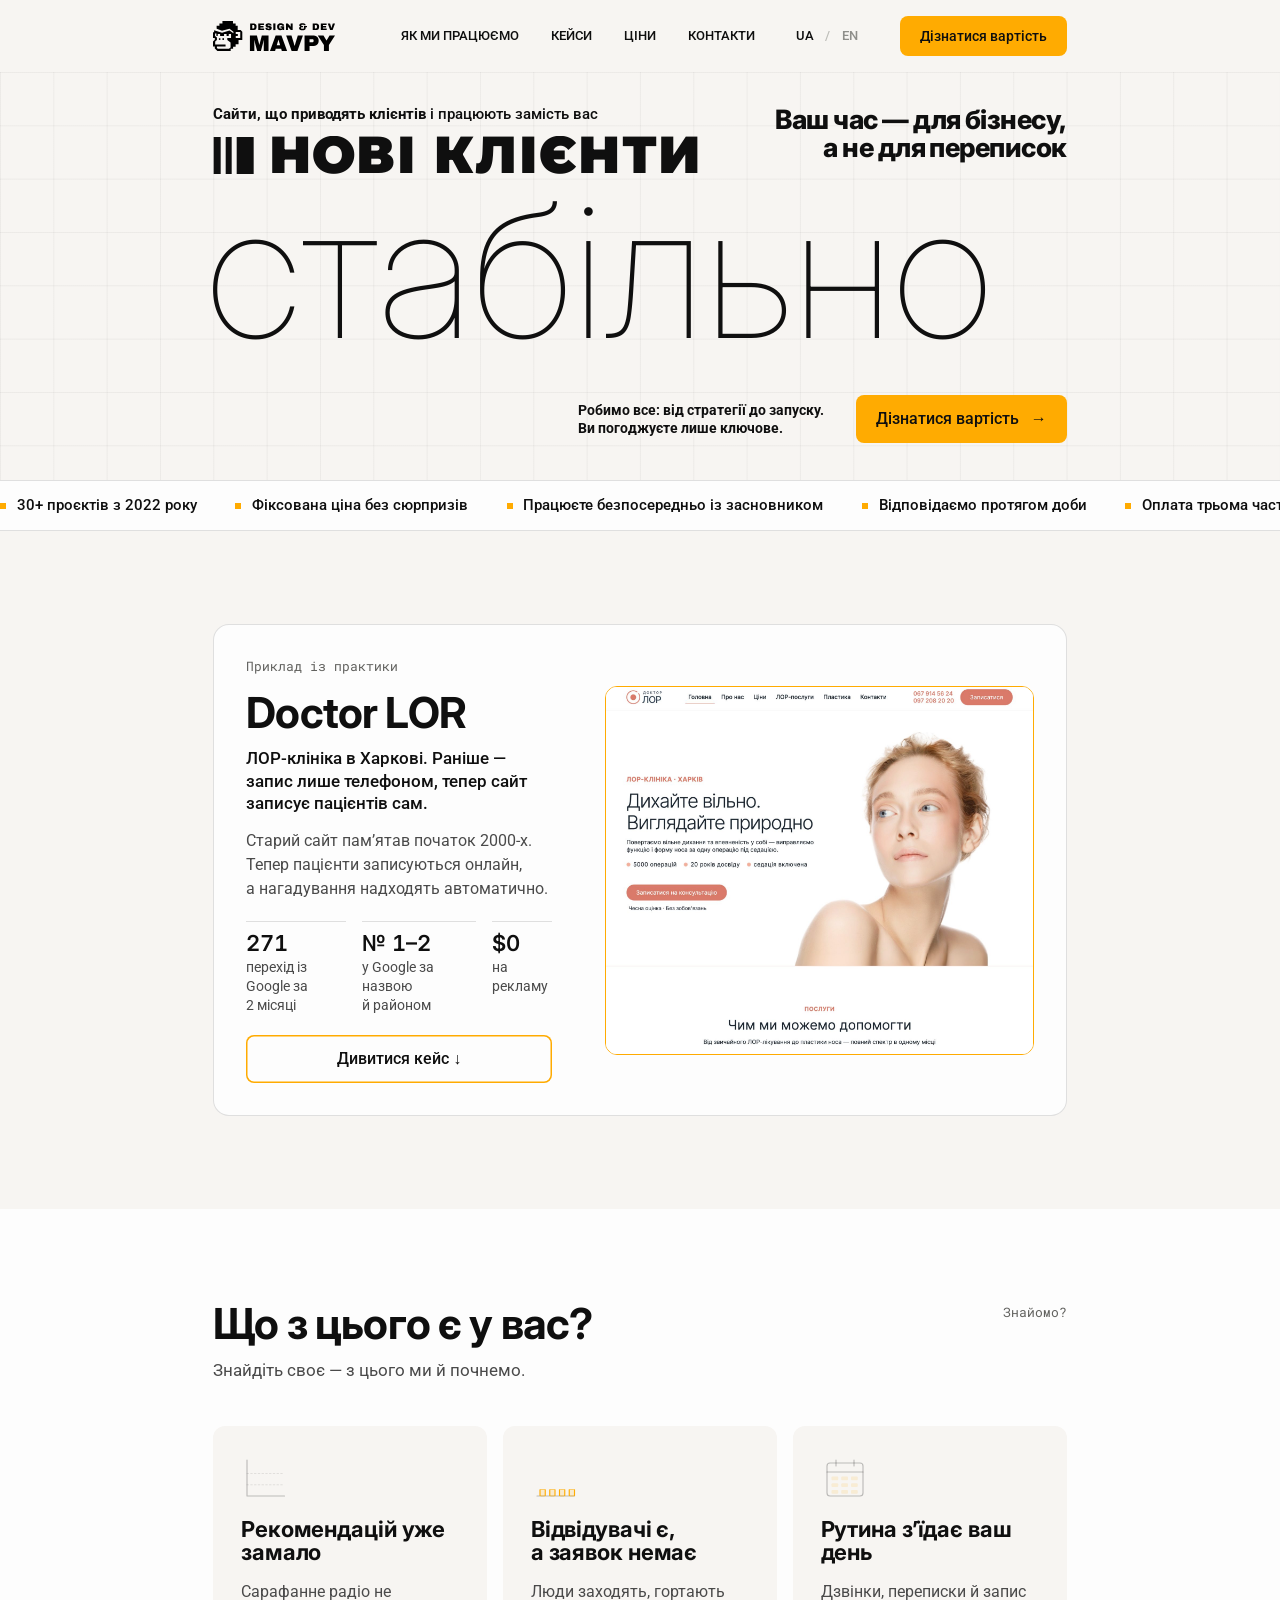
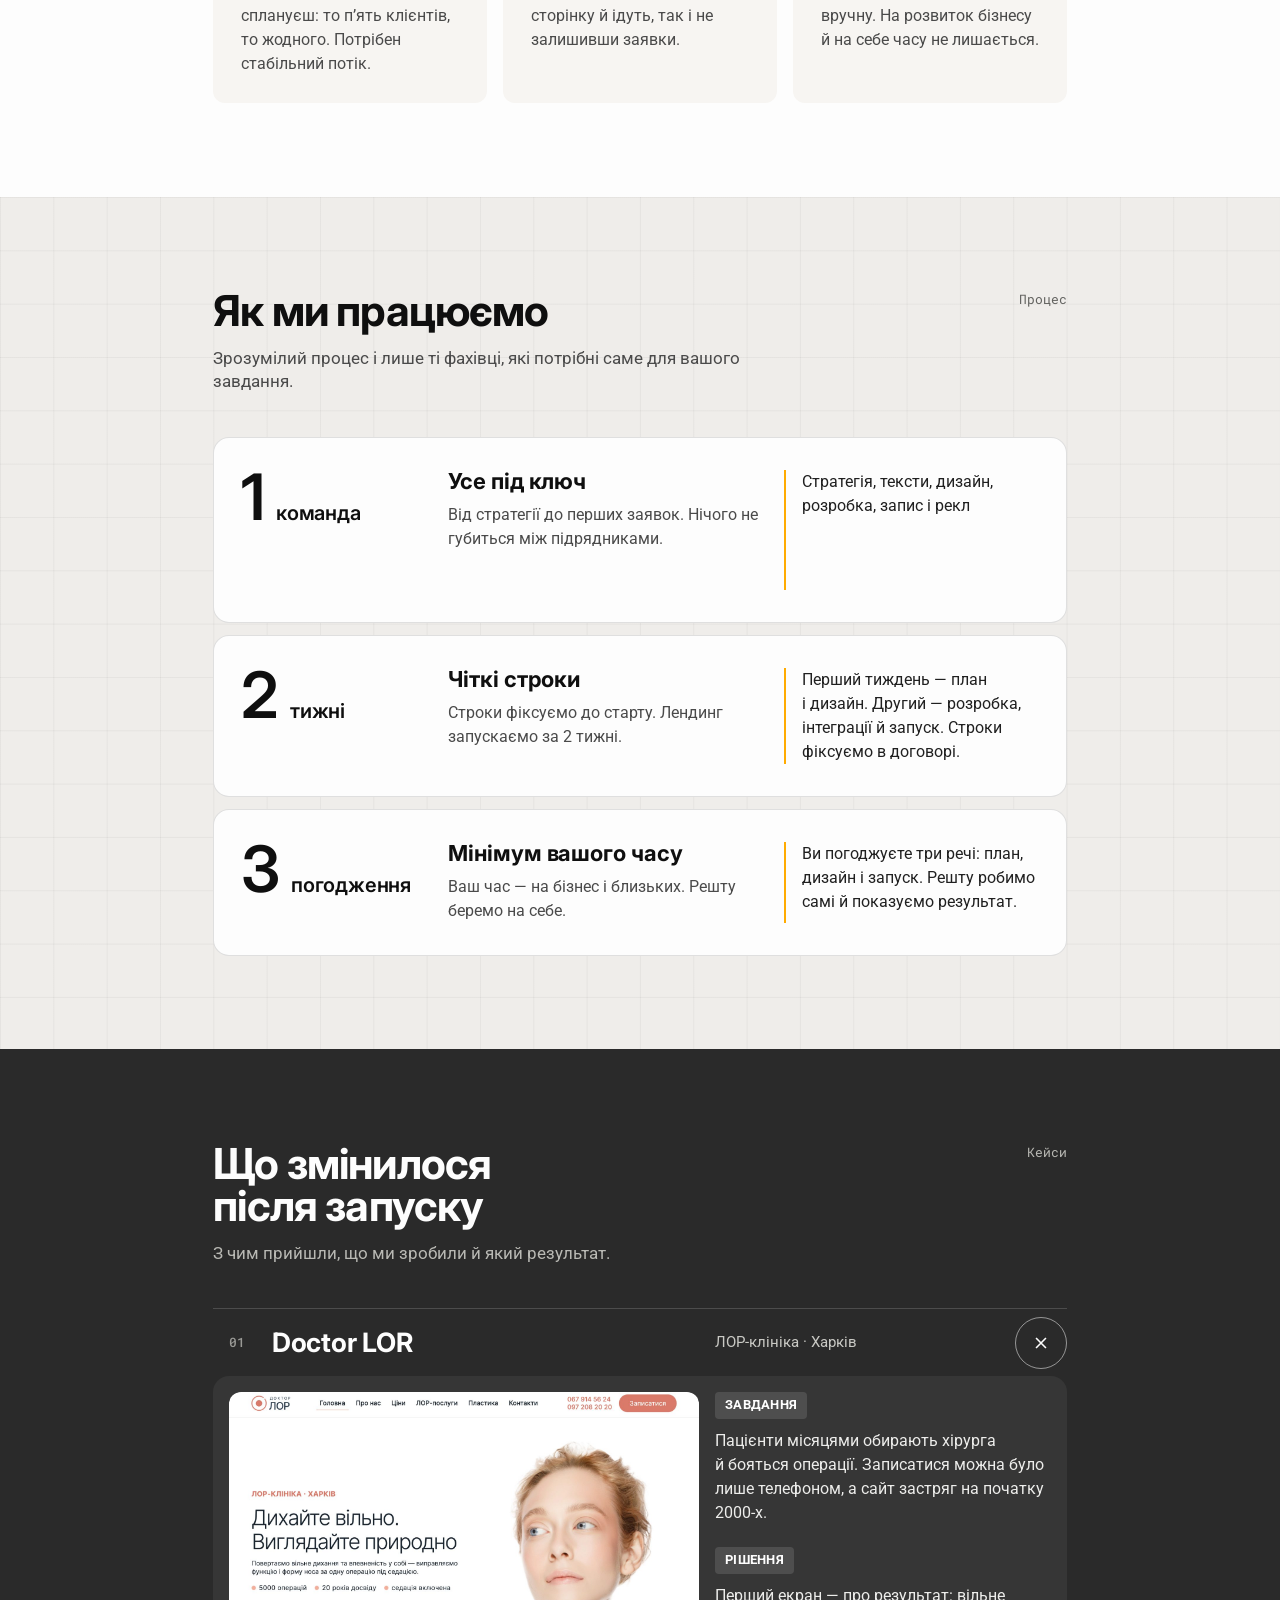
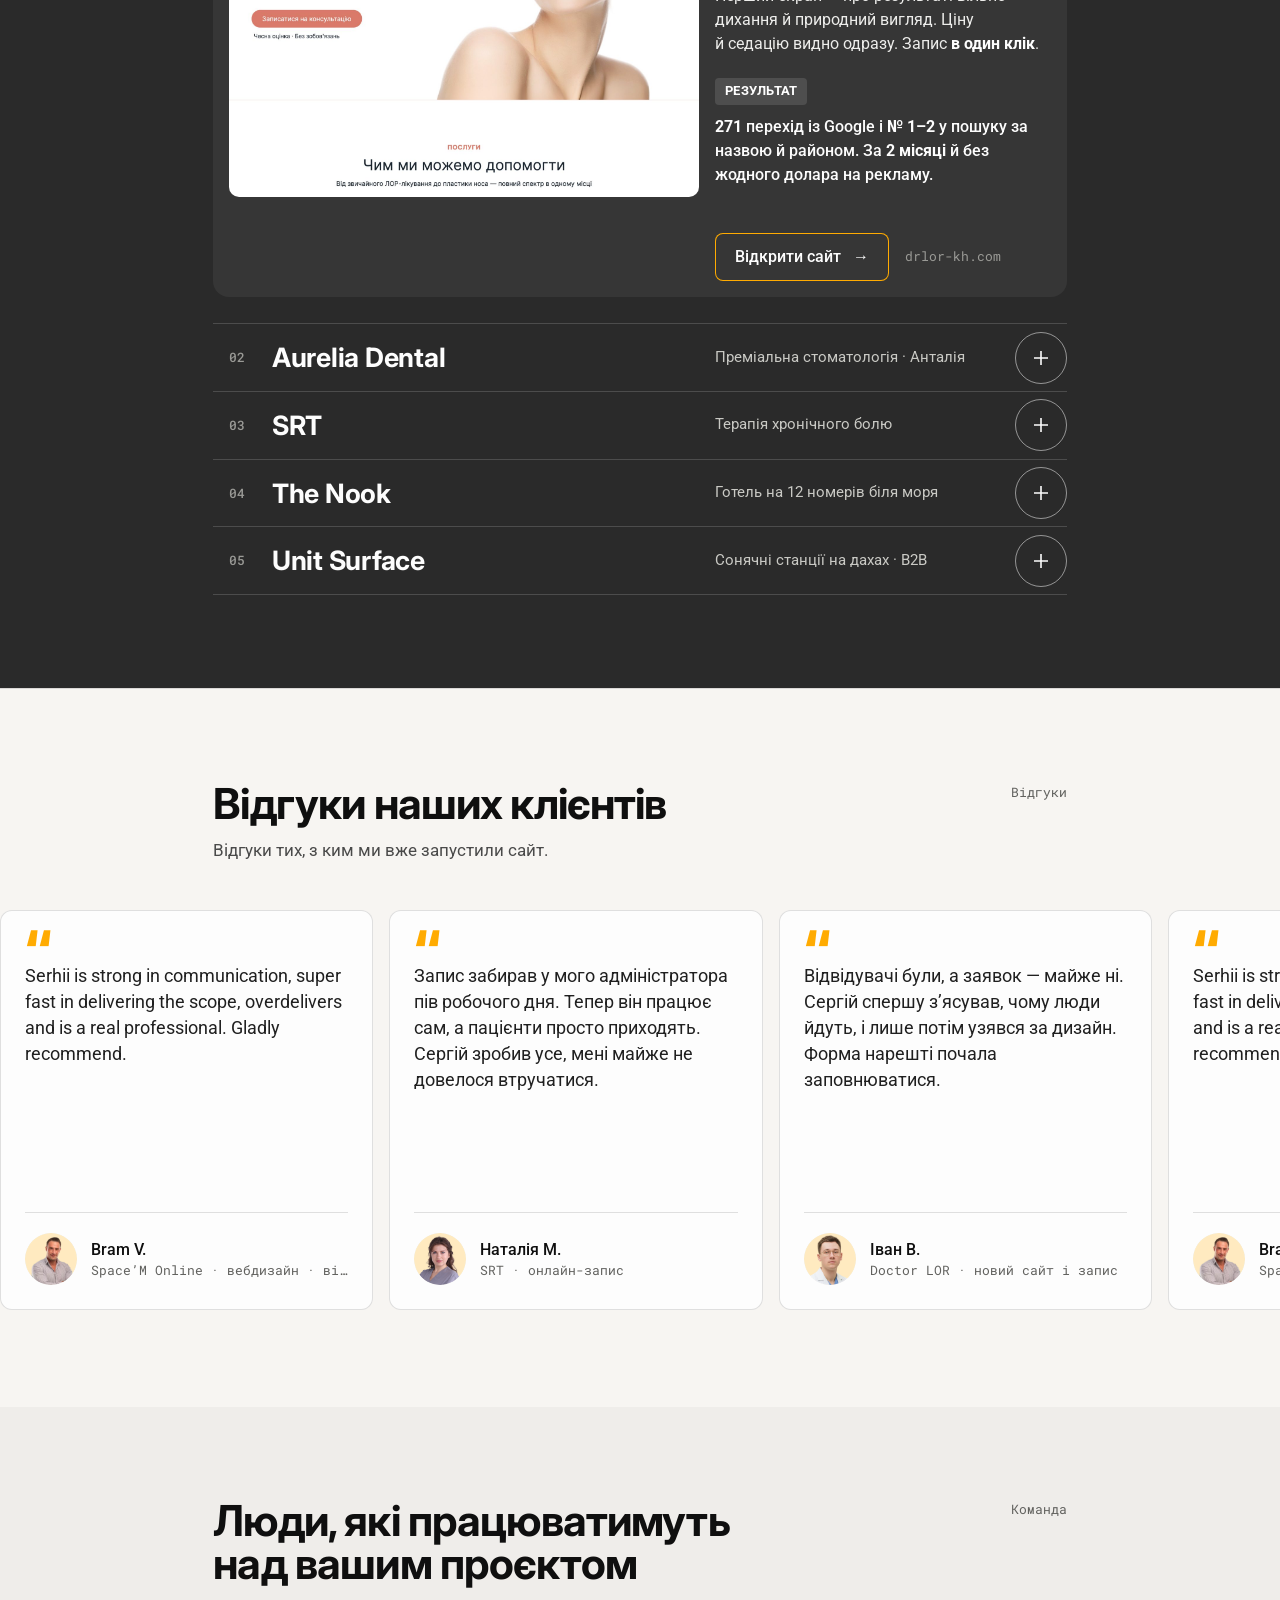
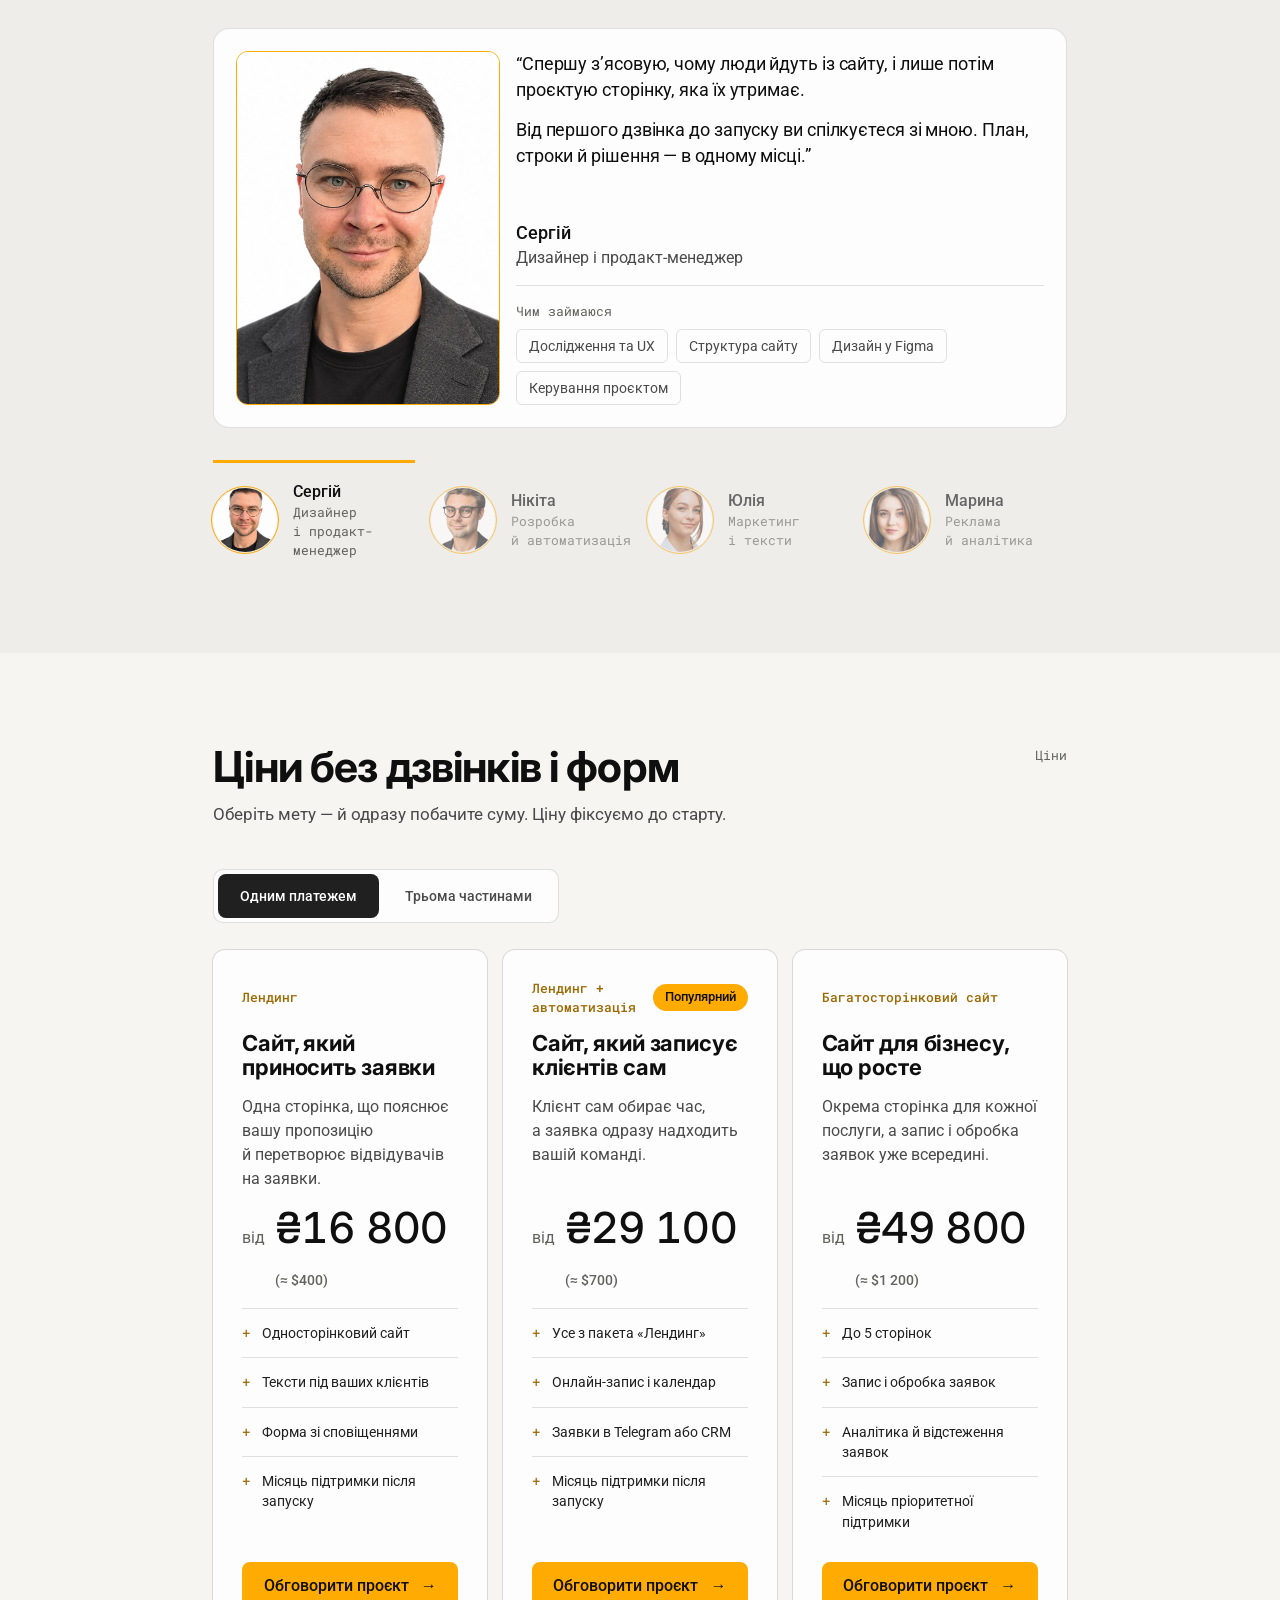
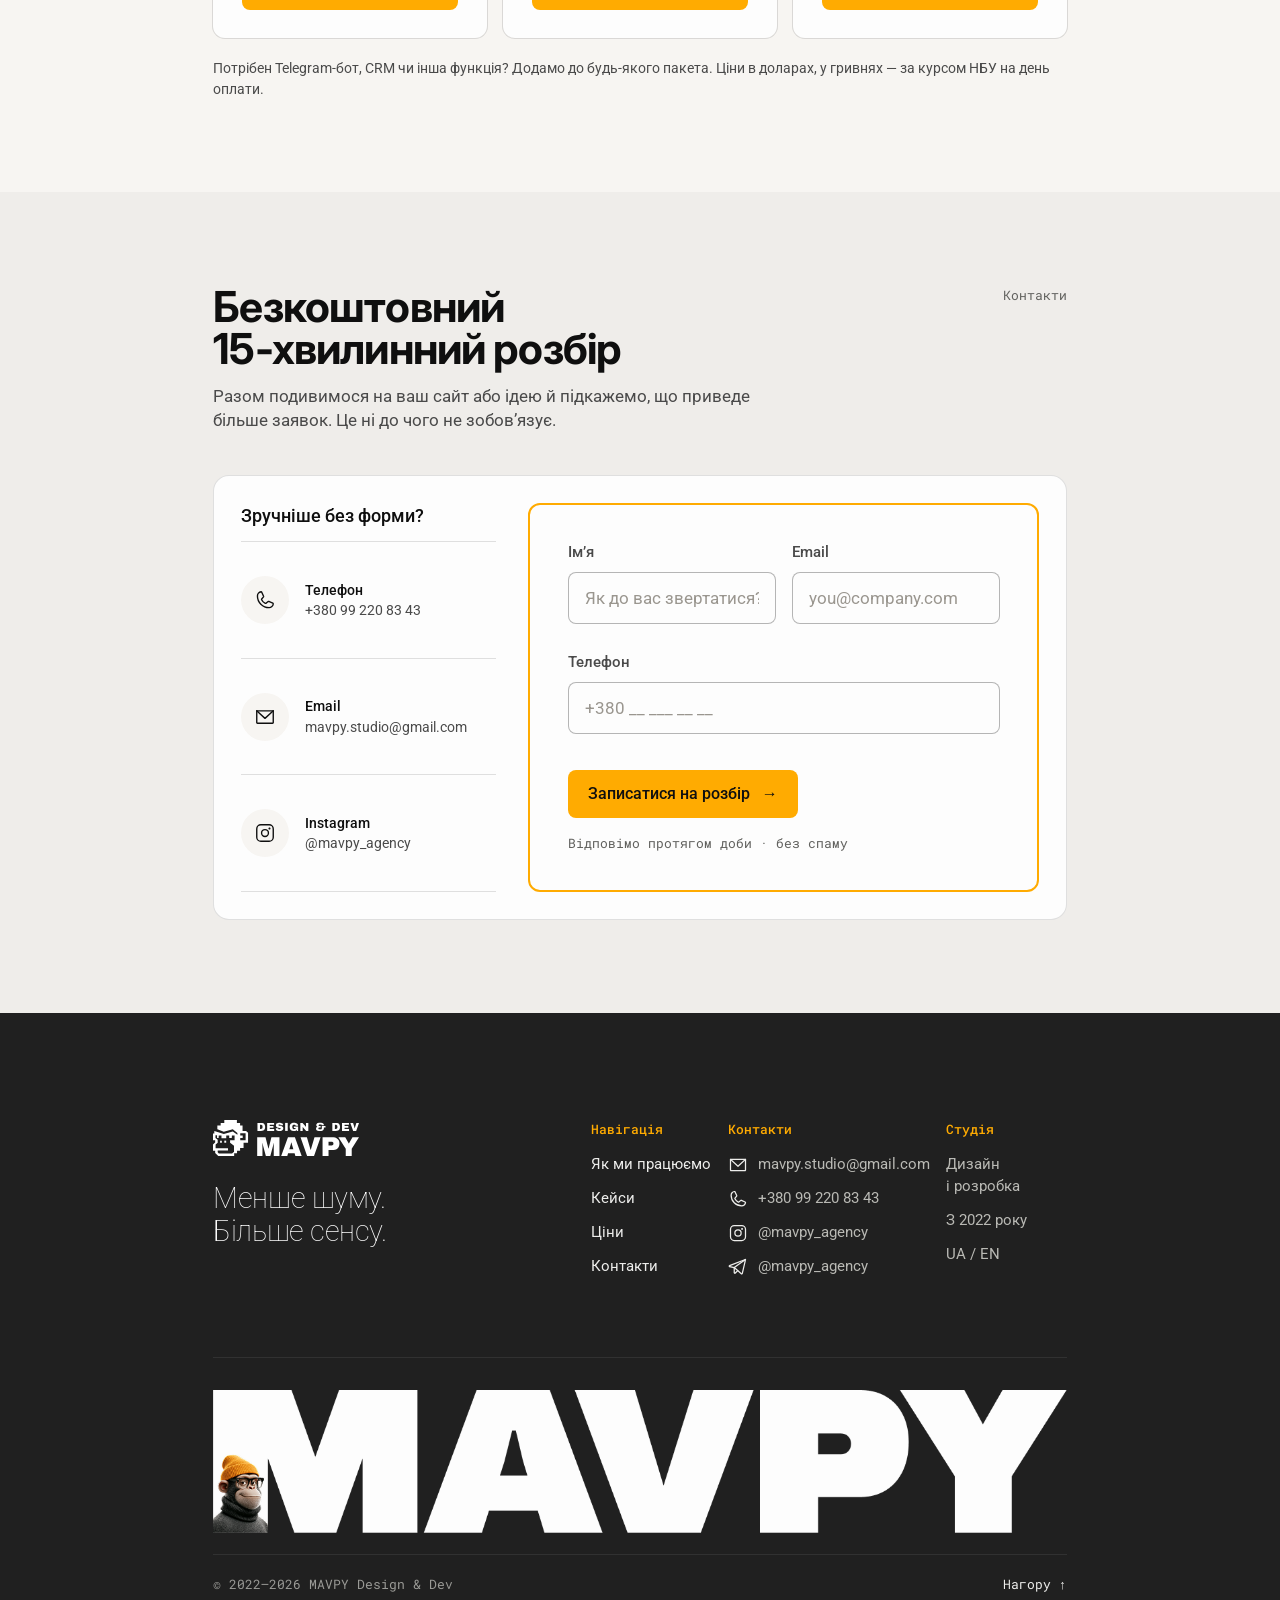
==== commit e7a72058: "Merge pull request #20 from mavpy/v3.9/edits v3.9 — правки 26.11: hero как в v3.7, кнопки, процесс, " ====
--- a/index.html
+++ b/index.html
@@ -32,8 +32,8 @@
       <div>
         <p class="mv-kicker a-blur" style="--d:.45s"><b>Сайти, що приводять клієнтів</b> і працюють замість вас</p>
         <h1 style="margin:0">
-          <span class="a-mask"><span class="mv-more"><span class="mv-bars" aria-hidden="true"><i></i><i></i><i></i></span><span class="mv-more-w">НОВІ</span></span></span>
-          <span class="a-mask"><span class="mv-clients" style="--d:.15s">КЛІЄНТИ</span></span>
+          <span class="a-mask"><span class="mv-more"><span class="mv-bars" aria-hidden="true"><i></i><i></i><i></i></span><span class="mv-more-w">НОВІ КЛІЄНТИ</span></span></span>
+          <span class="a-mask"><span class="mv-clients" style="--d:.15s">стабільно</span></span>
         </h1>
       </div>
       <p class="mv-notjust" data-type="" aria-label="Ваш час — для бізнесу, а не для переписок">Ваш час — для бізнесу,<br>а не для переписок</p>
@@ -138,6 +138,7 @@
     <nav aria-label="Навігація у футері"><p class="v-foot-h">Навігація</p><a href="#how">Як ми працюємо</a><a href="#cases">Кейси</a><a href="#pricing">Ціни</a><a href="#contact">Контакти</a></nav>
     <div><p class="v-foot-h">Контакти</p><a class="v-foot-ic" href="mailto:mavpy.studio@gmail.com"><svg class="ico" aria-hidden="true" stroke-width="3.75" stroke-linecap="round" stroke-linejoin="round" viewBox="0 0 60 60" fill="none"><path d="M7.5 13.125H52.5V45C52.5 45.4973 52.3025 45.9742 51.9508 46.3258C51.5992 46.6775 51.1223 46.875 50.625 46.875H9.375C8.87772 46.875 8.40081 46.6775 8.04918 46.3258C7.69754 45.9742 7.5 45.4973 7.5 45V13.125Z" stroke="currentColor"/><path d="M52.5 13.125L30 33.75L7.5 13.125" stroke="currentColor"/></svg><span>mavpy.studio@gmail.com</span></a><a class="v-foot-ic" href="tel:+380992208343"><svg class="ico" aria-hidden="true" stroke-width="3.75" stroke-linecap="round" stroke-linejoin="round" viewBox="0 0 60 60" fill="none"><path d="M38.5289 34.0641C38.7886 33.8913 39.0872 33.786 39.3979 33.7578C39.7085 33.7295 40.0212 33.7792 40.3078 33.9023L51.3609 38.8547C51.7334 39.0139 52.0444 39.2895 52.2472 39.6401C52.45 39.9908 52.5337 40.3977 52.4859 40.8C52.1218 43.5212 50.7818 46.0176 48.715 47.8248C46.6482 49.632 43.9955 50.6271 41.25 50.625C32.7962 50.625 24.6887 47.2668 18.711 41.289C12.7333 35.3113 9.375 27.2038 9.375 18.75C9.3729 16.0045 10.368 13.3518 12.1752 11.285C13.9825 9.21825 16.4788 7.8782 19.2 7.51407C19.6023 7.46628 20.0092 7.55006 20.3599 7.75286C20.7105 7.95566 20.9861 8.26658 21.1453 8.63907L26.0977 19.7016C26.2193 19.9857 26.2689 20.2955 26.2419 20.6034C26.2149 20.9113 26.1122 21.2078 25.943 21.4664L20.9344 27.4219C20.7567 27.69 20.6517 27.9996 20.6295 28.3204C20.6073 28.6413 20.6687 28.9624 20.8078 29.2524C22.7461 33.2203 26.8477 37.2727 30.8273 39.1922C31.1189 39.3307 31.4414 39.3907 31.7633 39.3665C32.0851 39.3422 32.395 39.2345 32.6625 39.0539L38.5289 34.0641Z" stroke="currentColor"/></svg><span>+380 99 220 83 43</span></a><a class="v-foot-ic" href="https://instagram.com/mavpy_agency" target="_blank" rel="noopener"><svg class="ico" aria-hidden="true" stroke-width="3.75" stroke-linecap="round" stroke-linejoin="round" viewBox="0 0 60 60" fill="none"><path d="M39.375 30C39.375 35.1777 35.1777 39.375 30 39.375C24.8223 39.375 20.625 35.1777 20.625 30C20.625 24.8223 24.8223 20.625 30 20.625C35.1777 20.625 39.375 24.8223 39.375 30Z" stroke="currentColor"/><path d="M18.75 7.5H41.25C47.4632 7.5 52.5 12.5368 52.5 18.75V41.25C52.5 47.4632 47.4632 52.5 41.25 52.5H18.75C12.5368 52.5 7.5 47.4632 7.5 41.25V18.75C7.5 12.5368 12.5368 7.5 18.75 7.5Z" stroke="currentColor"/><path d="M42.1875 20.625C43.7408 20.625 45 19.3658 45 17.8125C45 16.2592 43.7408 15 42.1875 15C40.6342 15 39.375 16.2592 39.375 17.8125C39.375 19.3658 40.6342 20.625 42.1875 20.625Z" fill="currentColor"/></svg><span>@mavpy_agency</span></a><a class="v-foot-ic" href="https://t.me/mavpy_agency" target="_blank" rel="noopener"><svg class="ico" aria-hidden="true" stroke-width="3.75" stroke-linecap="round" stroke-linejoin="round" viewBox="0 0 60 60" fill="none"><path d="M18.7501 31.6103L39.9048 50.1564C40.1485 50.3714 40.4439 50.5194 40.762 50.5858C41.0801 50.6522 41.41 50.6349 41.7193 50.5354C42.0287 50.4359 42.3069 50.2577 42.5266 50.0183C42.7464 49.7789 42.9001 49.4864 42.9728 49.1697L52.5001 7.78612C52.5094 7.74462 52.5072 7.70137 52.4938 7.66101C52.4805 7.62066 52.4563 7.5847 52.4241 7.55701C52.3918 7.52931 52.3526 7.51092 52.3107 7.5038C52.2687 7.49668 52.2257 7.5011 52.1861 7.51659L4.68762 26.1049C4.39275 26.2184 4.14265 26.4244 3.97486 26.6921C3.80708 26.9599 3.73065 27.2748 3.75707 27.5896C3.78348 27.9045 3.9113 28.2023 4.12135 28.4383C4.3314 28.6743 4.61234 28.8358 4.92199 28.8986L18.7501 31.6103Z" stroke="currentColor"/><path d="M18.7495 31.6101L52.3612 7.521" stroke="currentColor"/><path d="M29.1487 40.7299L21.9745 48.1736C21.7153 48.4426 21.3816 48.628 21.0163 48.706C20.651 48.7841 20.2707 48.7513 19.9242 48.6118C19.5777 48.4722 19.2808 48.2324 19.0715 47.923C18.8622 47.6136 18.7501 47.2487 18.7495 46.8752V31.6104" stroke="currentColor"/></svg><span>@mavpy_agency</span></a></div>
     <div><p class="v-foot-h">Студія</p><span>Дизайн і розробка</span><span>З 2022 року</span><span>UA / EN</span></div></div>
+  <div class="v-ticks v-ticks--line" aria-hidden="true"></div>
   <p class="v-foot-word v-foot-word--img"><img src="assets/img/footer-wordmark.png" alt="MAVPY" width="1271" height="212" loading="lazy"></p>
   <div class="v-foot-bot"><span>© 2022–2026 MAVPY Design & Dev</span><a href="#top">Нагору ↑</a></div>
 </div></footer>
--- a/styles.css
+++ b/styles.css
@@ -87,7 +87,7 @@
 .mv-burger{display:none;width:44px;height:44px;border-radius:var(--r-btn);border:1.5px solid var(--black);background:none;cursor:pointer;align-items:center;justify-content:center}
 .mv-mnav{display:grid;gap:4px;padding-bottom:20px;border-bottom:1px solid var(--line)}
 .mv-mnav[hidden]{display:none}
-@media (min-width:1024px){.mv-mnav{display:none !important}}
+@media (min-width:1200px){.mv-mnav{display:none !important}}
 .mv-mnav a.n{text-decoration:none;padding:12px 0;font-weight:500;font-size:18px;text-transform:uppercase}
 
 /* ---------- hero (1:1 with the current site, measured at 1920) ---------- */
@@ -330,7 +330,7 @@
 .m-off .mv-track{animation:none}
 
 /* ---------- tablet & mobile ---------- */
-@media (max-width:1023px){
+@media (max-width:1199px){
   .mv{--container:calc(100vw - 40px);--wide:calc(100vw - 40px)}
   .mv-nav{display:none}
   .mv-burger{display:inline-flex}
@@ -379,7 +379,7 @@
 .v-done[hidden],[data-form-fields][hidden]{display:none}
 .v-foot-logo{display:block;height:max(36px,calc(48 * var(--u)));width:auto;margin-bottom:max(24px,calc(40 * var(--u)))}
 .v-foot-top > div:first-child{gap:0}
-@media (max-width:1023px){.v-foot-top > div:first-child{grid-column:1/-1}}
+@media (max-width:1199px){.v-foot-top > div:first-child{grid-column:1/-1}}
 .v-foot-top > div:first-child{align-items:flex-start}
 
 /* =========================================================
@@ -428,7 +428,7 @@
 .v-foot-tag{font-family:var(--f-body);font-weight:300;line-height:1.1}
 .v-foot-word{font-size:calc(var(--wide) * .172)}
 :lang(uk) .v-foot-word{font-size:calc(var(--wide) * .131)}
-@media (max-width:1023px){
+@media (max-width:1199px){
   .v-head > div{align-items:flex-start;text-align:left}
   .v-feat{grid-template-columns:minmax(0,1fr)}
   .v-feat-shot .v-shot{aspect-ratio:16/10}
@@ -468,7 +468,7 @@
 .v-field span{font-family:var(--f-body);font-weight:500;font-size:15px;color:var(--text-2)}
 .v-in{height:52px;padding:0 16px;border:1px solid rgba(15,15,15,.3);border-radius:8px;background:var(--white);font-size:17px}
 .v-in:focus{border-color:var(--amber-600);box-shadow:0 0 0 3px rgba(255,171,1,.25)}
-@media (max-width:1023px){
+@media (max-width:1199px){
   .v-head{grid-template-columns:minmax(0,1fr)}
   .v-head .v-idx{order:-1;flex-direction:row;align-items:center;text-align:left}
   .v-member-photo{max-width:360px;aspect-ratio:4/4.4}
@@ -555,7 +555,7 @@
 .mv-burger[aria-expanded="true"] .mv-burger-ico i:last-child{top:5px;transform:rotate(-45deg)}
 .mv-mnav{position:absolute;z-index:50;left:0;right:0;width:auto;max-width:none;top:max(72px,calc(108 * var(--u)));margin:0;padding:8px 20px 24px;background:var(--grey-100);border-bottom:1px solid var(--line);box-shadow:0 24px 32px -24px rgba(15,15,15,.35)}
 
-@media (max-width:1023px){
+@media (max-width:1199px){
   .mv{--container:calc(100vw - 40px);--wide:calc(100vw - 40px)}
   .v-fc{grid-template-columns:minmax(0,1fr)}
   .v-fc-shot{order:2}
@@ -580,7 +580,7 @@
 .v-case-shot{align-self:stretch;display:flex}
 .v-case-shot img{height:100%;min-height:100%;aspect-ratio:auto;flex:1}
 .v-plan > p:not(.v-price){min-height:4.4em}
-@media (max-width:1023px){
+@media (max-width:1199px){
   .v-case-row{grid-template-columns:auto minmax(0,1fr) 52px}
   .v-case-shot img{aspect-ratio:16/10;height:auto}
   .v-plan > p:not(.v-price){min-height:0}
@@ -603,7 +603,7 @@
 .mv-scrim{position:fixed;inset:0;z-index:40;background:rgba(242,242,242,.35);-webkit-backdrop-filter:blur(8px);backdrop-filter:blur(8px);opacity:0;visibility:hidden;transition:opacity .25s var(--ease),visibility 0s .25s}
 .mv.is-menu .mv-scrim{opacity:1;visibility:visible;transition:opacity .25s var(--ease)}
 .mv-head{position:relative;z-index:51}
-@media (min-width:1024px){.mv-scrim{display:none}}
+@media (min-width:1200px){.mv-scrim{display:none}}
 
 /* 01 featured case: one light panel, plain screenshot, one outline button on the screenshot's bottom line */
 .v-fc{background:var(--white);border:1px solid var(--line);border-radius:16px;padding:max(20px,calc(48 * var(--u)));align-items:stretch}
@@ -662,7 +662,7 @@
 .v-foot-ic{display:inline-flex;align-items:center;gap:10px}
 .v-foot-ic .ico{width:20px;height:20px;flex:none}
 
-@media (max-width:1023px){
+@media (max-width:1199px){
   .v-fc{display:flex;flex-direction:column;gap:0}
   .v-fc-txt{display:contents}
   .v-fc-txt .v-idx{order:1}.v-fc-txt .v-h2{order:2}.v-fc-sub{order:3}.v-fc-txt .v-lead{order:4}
@@ -688,8 +688,8 @@
 .v-fc .v-stats b{white-space:nowrap;font-size:max(24px,calc(34 * var(--u)))}
 .v-dark .mv-btn--ghost{background:transparent;color:var(--white);box-shadow:inset 0 0 0 1.5px rgba(255,255,255,.55)}
 .v-dark .mv-btn--ghost:hover{background:var(--white);color:var(--black)}
-@media (max-width:1023px){.v-case-kind{justify-self:start;text-align:left}}
-@media (max-width:1023px){
+@media (max-width:1199px){.v-case-kind{justify-self:start;text-align:left}}
+@media (max-width:1199px){
   .v-case-row .v-case-l{grid-column:1;grid-row:1}
   .v-case-row .v-case-kind{grid-column:1;grid-row:2;justify-self:start;padding-left:calc(14px + 2ch)}
   .v-case-row .mv-tog{grid-column:auto;grid-row:auto}
@@ -751,7 +751,7 @@
 .v-plaque:hover strong{color:var(--amber-700)}
 .v-contact--2 .v-form{border:2px solid var(--amber-500);background:var(--white)}
 
-@media (max-width:1023px){
+@media (max-width:1199px){
   .v-flow{grid-template-columns:minmax(0,1fr)}
   .v-fc-shot .v-shot{min-height:0}
   .v-contact--2{padding:16px}
@@ -850,7 +850,7 @@
 .v-foot-mascot{display:flex;justify-content:center;margin-top:max(24px,calc(40 * var(--u)))}
 .v-foot-mascot img{width:max(120px,calc(180 * var(--u)));height:auto}
 
-@media (max-width:1023px){
+@media (max-width:1199px){
   .v-fc-txt .v-actions{justify-content:center;width:100%}
   .v-fc-txt .v-actions .mv-btn{width:auto;font-size:18px;padding:0 28px}
   .v-fc-txt .v-actions .mv-btn .ar{font-size:20px}
@@ -866,7 +866,7 @@
 .mv-hero .mv-more[data-tilt]{display:inline-flex}
 .v-case-shot{background:transparent}
 .v-case-shot img{border-radius:10px}
-@media (max-width:1023px){
+@media (max-width:1199px){
   .v-fc{align-items:stretch}
   :lang(uk) .mv-more{font-size:min(13vw,96px);flex-wrap:nowrap;white-space:nowrap}
 }
@@ -968,7 +968,7 @@
 .ri.ri-in{opacity:1;transform:none}
 .v-plan.ri:not(.ri-in){transform:translateY(28px) !important}
 
-@media (max-width:1023px){
+@media (max-width:1199px){
   :lang(uk) .mv-more{font-size:min(14vw,72px);flex-wrap:wrap;white-space:normal;line-height:.9}
   :lang(uk) .mv-more-w{max-width:7ch}
   :lang(uk) .mv-notjust{font-size:24px;line-height:26px}
@@ -979,7 +979,7 @@
 /* v3.7 fix: thin word fits the 1920 frame; bold word gets air between letters */
 :lang(uk) .mv-clients{font-size:calc(336 * var(--u));letter-spacing:.015em}
 :lang(uk) .mv-more-w{letter-spacing:.025em}
-@media (max-width:1023px){:lang(uk) .mv-more{flex-wrap:nowrap;align-items:flex-start}:lang(uk) .mv-more .mv-bars{align-self:flex-start;height:.62em;margin-top:.06em}:lang(uk) .mv-more-w{max-width:none;white-space:normal;width:min-content}}
+@media (max-width:1199px){:lang(uk) .mv-more{flex-wrap:nowrap;align-items:flex-start}:lang(uk) .mv-more .mv-bars{align-self:flex-start;height:.62em;margin-top:.06em}:lang(uk) .mv-more-w{max-width:none;white-space:normal;width:min-content}}
 
 /* =========================================================
    v3.8 — Serhii's cards on «✏️ Правки и контент → v3.8» (notes/2026-11-26-v3.8-edits.md)
@@ -991,16 +991,9 @@
 .mv-btn--ghost:hover,.v-dark .mv-btn--ghost:hover{color:var(--white);background:rgba(255,255,255,.08);transform:translateY(-1px) scale(1.03)}
 .v-case-act .mv-btn--amber:hover{box-shadow:inset 0 0 0 1px var(--amber-500)}
 
-/* hero: calmer — no cursor light, no tilt; every line starts at the container's left edge; more air between tiers */
+/* hero: no cursor light, no tilt (layout as in v3.7) */
 .mv-hero .mv-more,.mv-hero .mv-clients{transform:none !important}
-.mv-hero-top{display:flex;flex-direction:column;align-items:flex-start}
-.mv-clients,:lang(uk) .mv-clients{font-size:calc(300 * var(--u));letter-spacing:.02em;line-height:.86;margin:calc(20 * var(--u)) 0 0 calc(-4 * var(--u))}
-.mv-notjust,.mv-notjust[data-type]{position:static;text-align:left;margin:calc(72 * var(--u)) 0 0;min-height:0}
-:lang(uk) .mv-notjust{font-size:calc(40 * var(--u));line-height:calc(44 * var(--u))}
 .mv-notjust .tw-line::after,.mv-notjust .tw-line:last-child::after{content:none !important;display:none !important}
-.mv-hero-bottom{justify-content:flex-start;margin-top:calc(72 * var(--u));gap:calc(40 * var(--u))}
-.mv-hero-bottom .mv-hero-note{order:2}
-.mv-hero-bottom .mv-btn{order:1}
 
 /* process: the hero grid as a quiet background; blocks ~10% taller; detail text is typed */
 .v-bg-grid{background-image:linear-gradient(rgba(15,15,15,.045) 1px,transparent 1px),linear-gradient(90deg,rgba(15,15,15,.045) 1px,transparent 1px);background-size:calc(80 * var(--u)) calc(80 * var(--u))}
@@ -1022,18 +1015,34 @@
 .v-foot-tag{font-size:max(26px,calc(44 * var(--u)))}
 .v-ticks{display:none}
 
-@media (max-width:1023px){
-  .mv-clients,:lang(uk) .mv-clients{font-size:calc((100vw - 40px) * .2);margin-top:12px}
-  .mv-notjust,:lang(uk) .mv-notjust{order:0;align-self:flex-start;font-size:24px;line-height:28px;margin-top:32px}
-  .mv-hero-bottom{margin-top:32px;align-items:stretch}
-  .mv-hero-bottom .mv-hero-note{order:1}
-  .mv-hero-bottom .mv-btn{order:2}
-  :lang(uk) .mv-more{flex-wrap:nowrap;align-items:flex-end;font-size:min(16vw,80px)}
-  :lang(uk) .mv-more .mv-bars{align-self:flex-end;height:.72em;margin-top:0}
-  :lang(uk) .mv-more-w{width:auto}
+@media (max-width:1199px){
   .v-fc-txt{height:auto}
   .v-flow-step{padding-block:28px}
 }
 .v-flow-side .v-flow-more{font-size:var(--fs-body);font-weight:400;line-height:1.5;color:var(--ink)}
 .v-fc .v-stats{grid-template-columns:minmax(0,1fr) minmax(0,1.15fr) minmax(0,.6fr)}
-@media (max-width:1023px){.v-fc .v-stats{grid-template-columns:repeat(3,minmax(0,1fr))}}
+@media (max-width:1199px){.v-fc .v-stats{grid-template-columns:repeat(3,minmax(0,1fr))}}
+
+/* =========================================================
+   v3.9 — Serhii's comments 26.11 (notes/2026-11-26-v3.9-edits.md)
+   ========================================================= */
+/* buttons: «.mv a:hover» turned link text amber-700 — button text stays black (white on dark outline) */
+.mv a.mv-btn:hover,.mv a.mv-btn:focus-visible,.mv button.mv-btn:hover,.mv .mv-btn--amber:hover,.mv .mv-btn--line:hover{color:var(--black)}
+.mv .v-dark a.mv-btn--amber:hover,.mv .v-dark a.mv-btn--ghost:hover,.mv a.mv-btn--ghost:hover{color:var(--white)}
+/* hero: left words start exactly at the logo's left edge; the rest stays where it was */
+.mv-hero .mv-more{margin-left:0}
+.mv-hero .mv-clients{margin-left:-.035em}
+/* footer: the ruler numbers are gone, the thin line stays */
+.v-ticks{display:block;height:0;padding:0;border-top:1px solid var(--graphite)}
+.v-ticks span{display:none}
+.v-ticks--line{margin-bottom:max(24px,calc(40 * var(--u)))}
+.mv-hero .mv-more{margin-left:calc(14 * var(--u))}
+/* tablet (≤1199): one-column layout, burger menu — the 3-column cards no longer squeeze at 1024 */
+@media (max-width:1199px){
+  .mv-bars{gap:min(1.4vw,8px)}
+  .mv-bars i:nth-child(1){width:min(2vw,11px)}.mv-bars i:nth-child(2){width:min(1.5vw,8px)}.mv-bars i:nth-child(3){width:min(4.6vw,26px)}
+  .v-member-photo{max-width:440px}
+}
+@media (min-width:600px) and (max-width:1199px){:lang(uk) .mv-more{font-size:min(9vw,88px)}:lang(uk) .mv-more-w{max-width:none;width:auto;white-space:nowrap}:lang(uk) .mv-more .mv-bars{align-self:flex-end;height:.72em}}
+@media (min-width:1200px){:lang(uk) .mv-clients{font-size:calc(282 * var(--u))}}
+@media (max-width:1199px){:lang(uk) .mv-clients{font-size:calc((100vw - 40px) * .212);letter-spacing:.01em}}
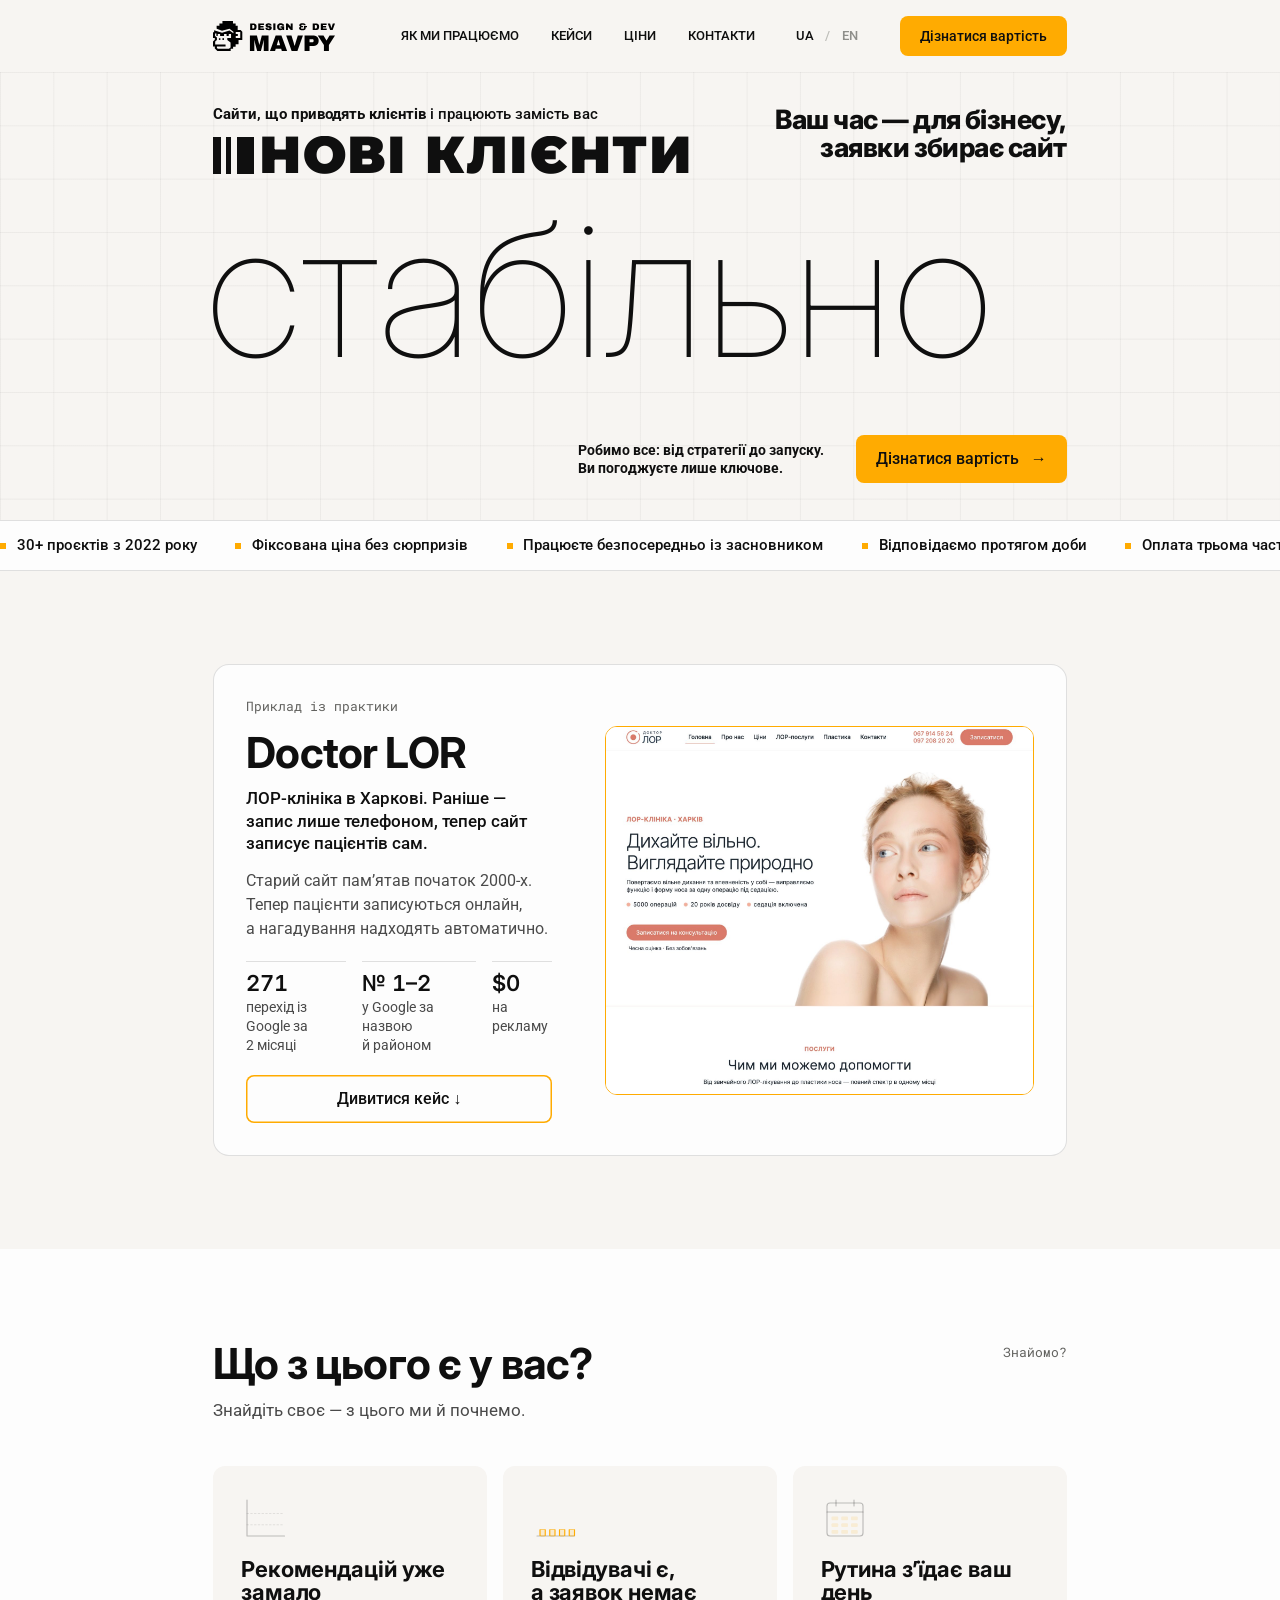
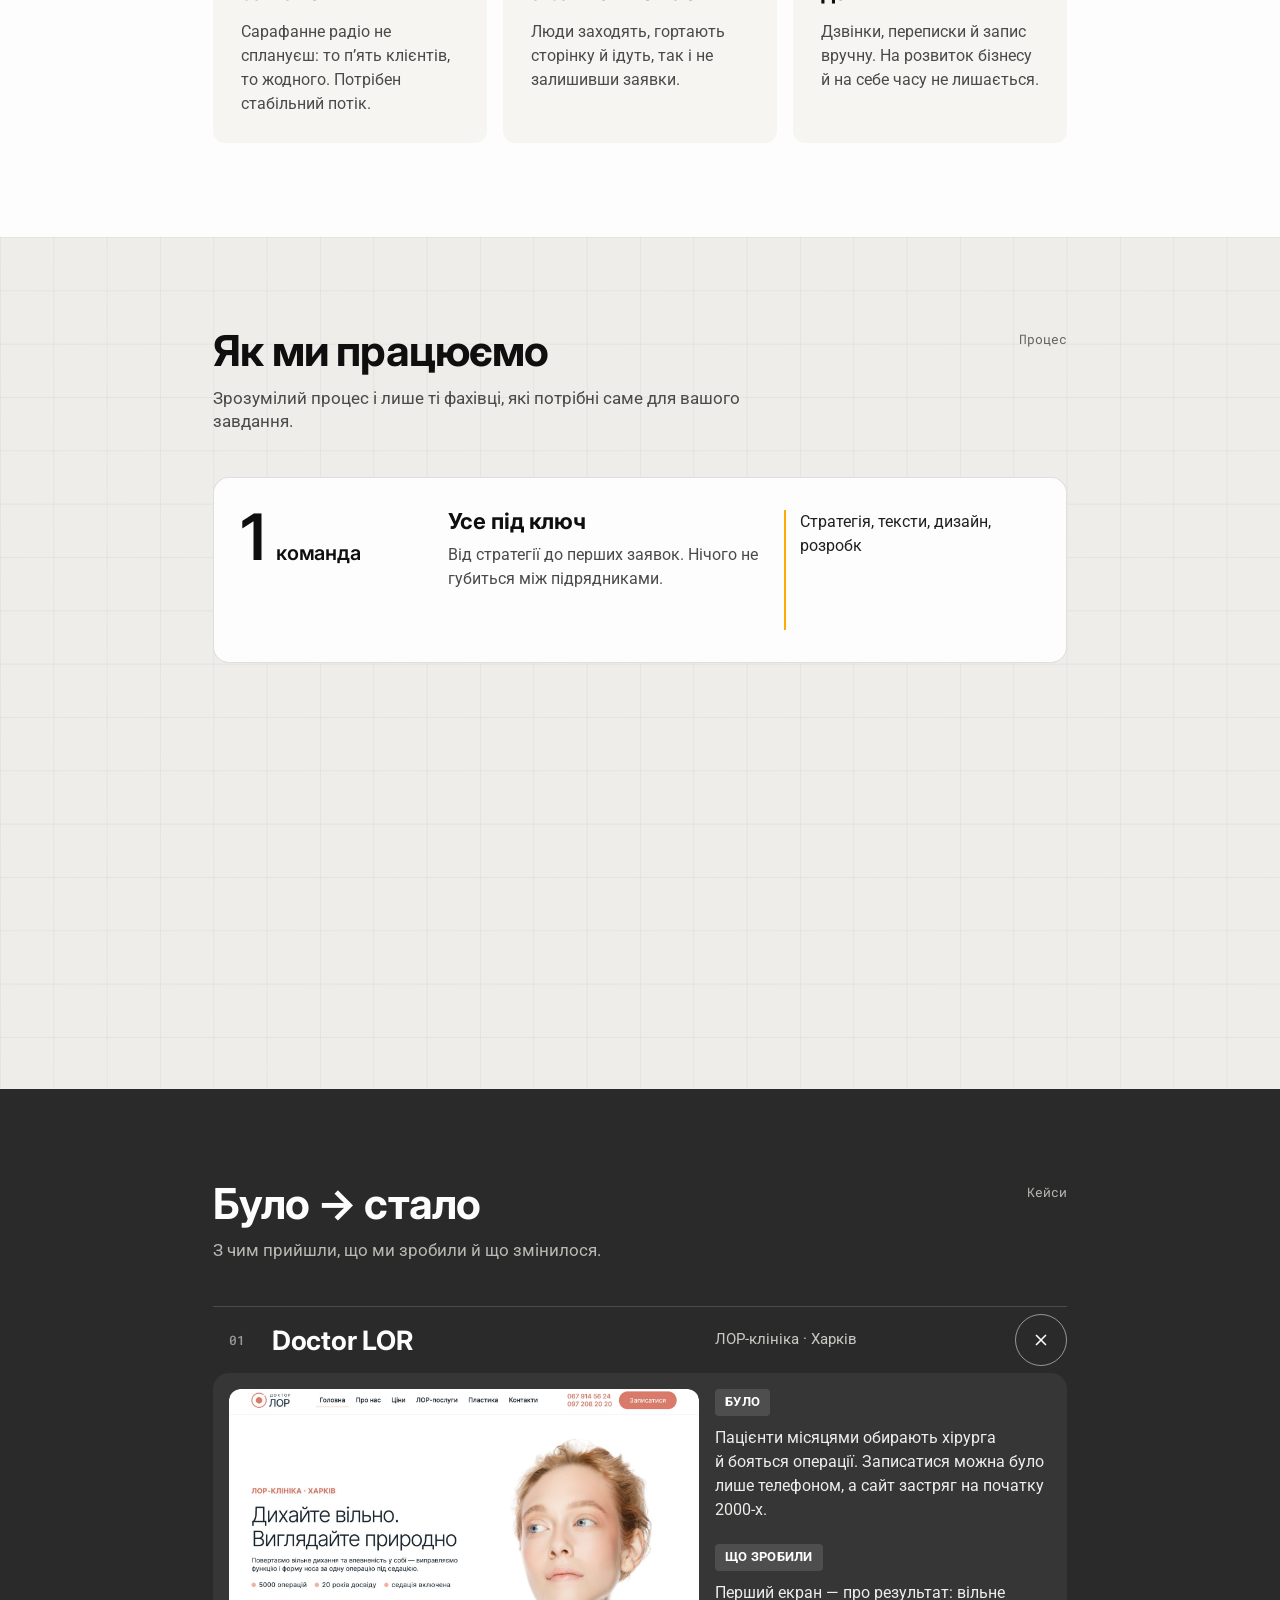
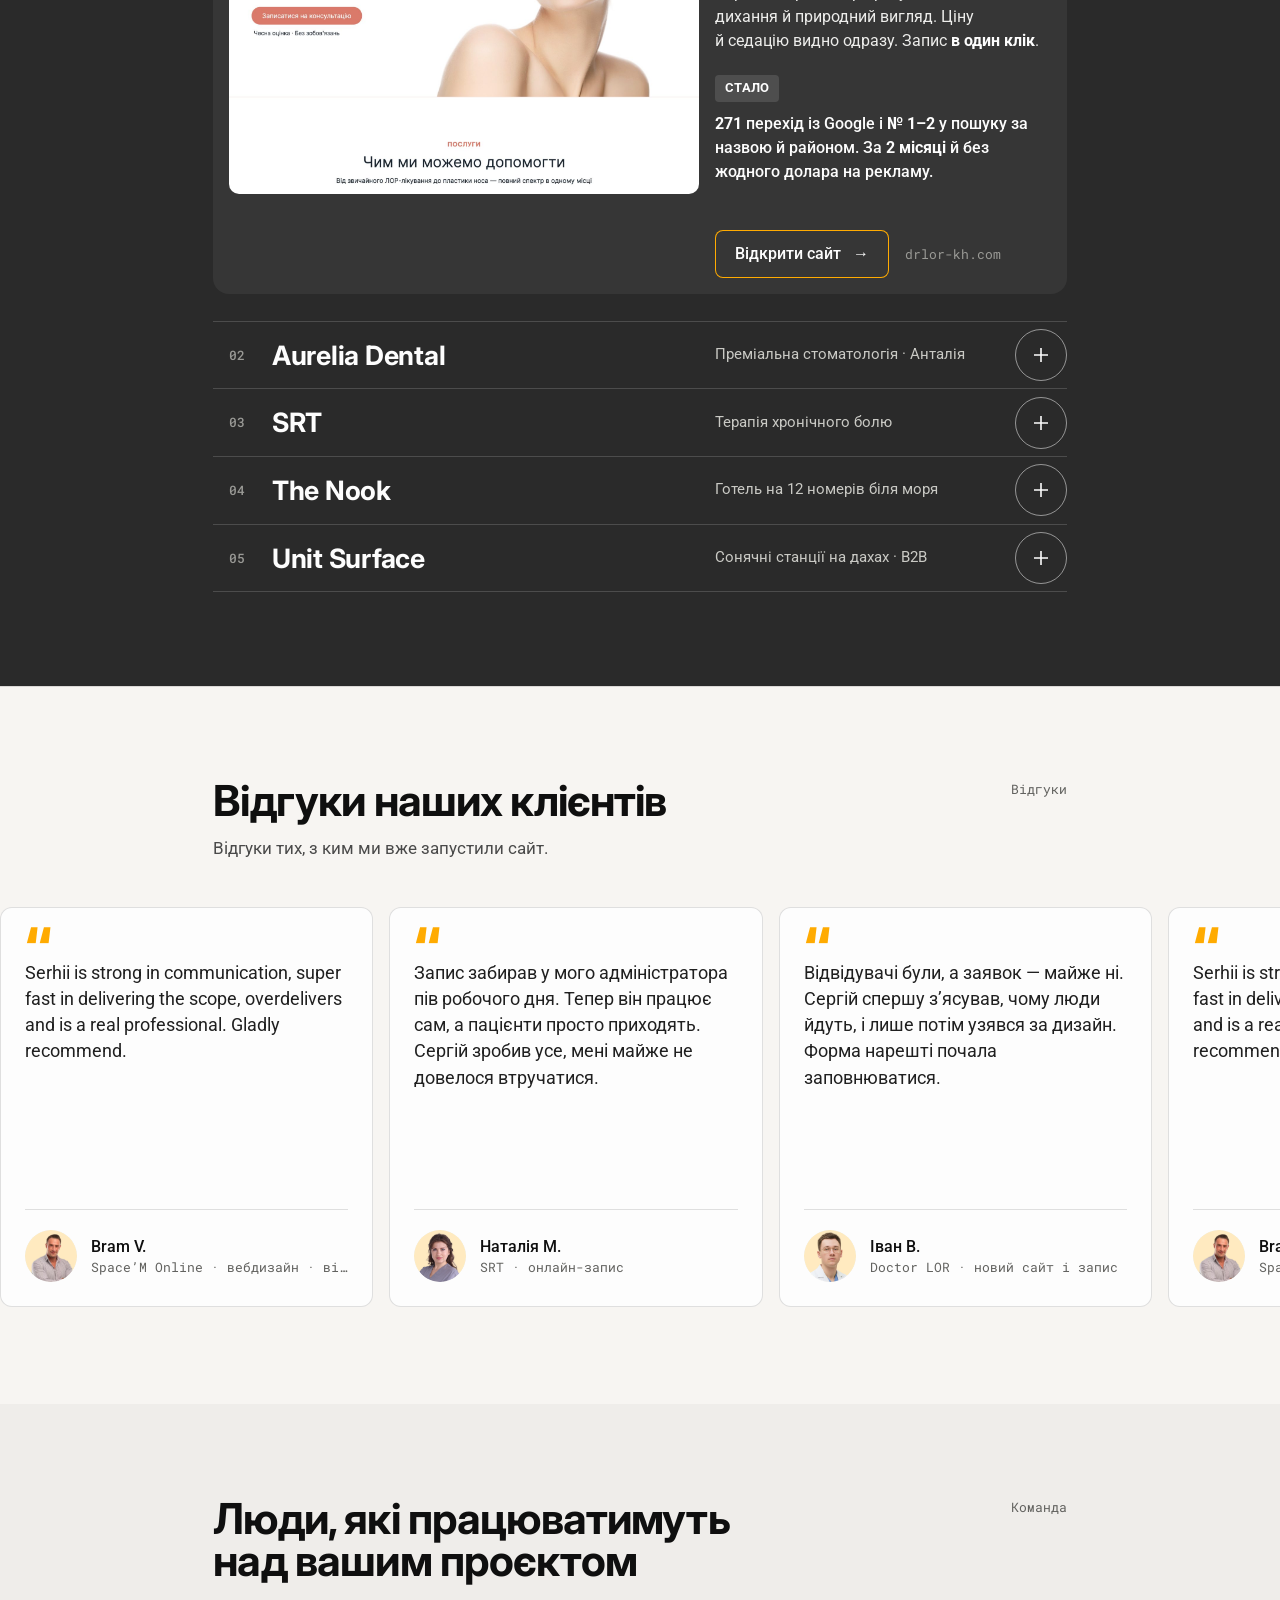
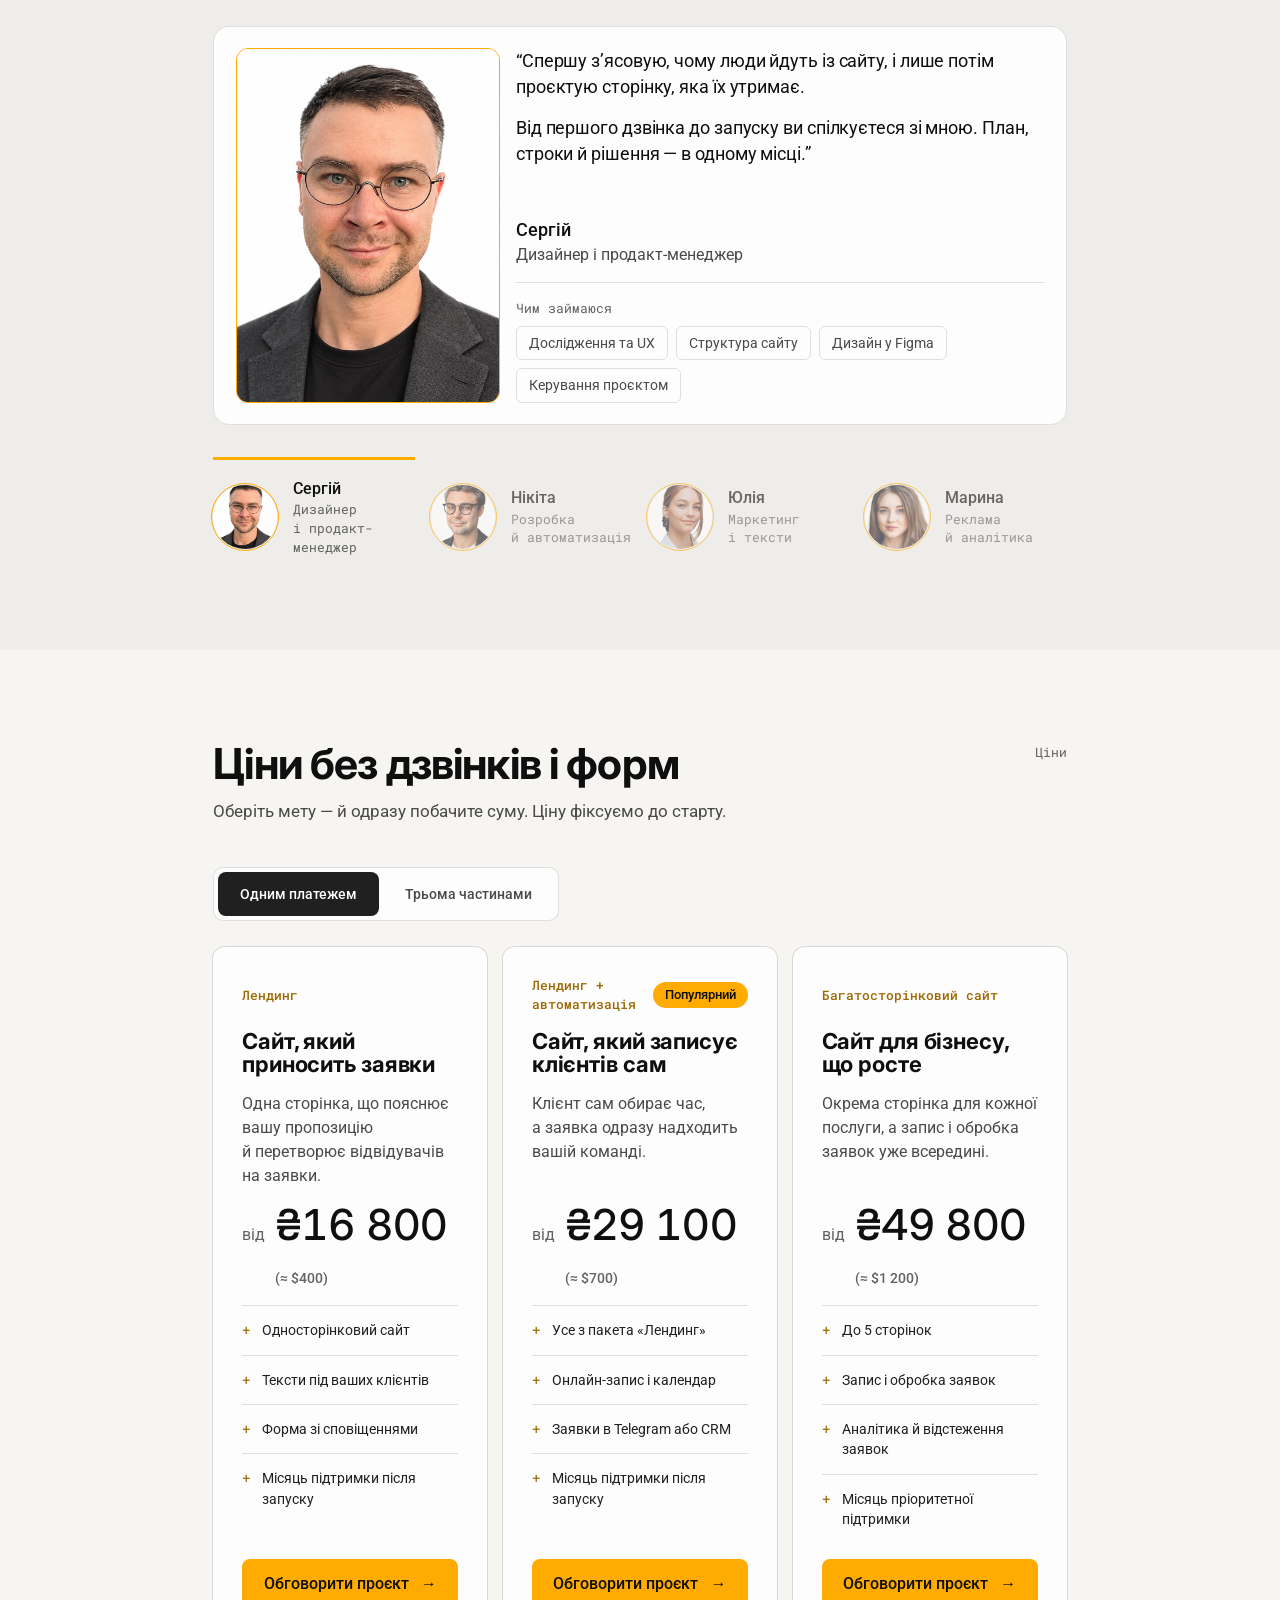
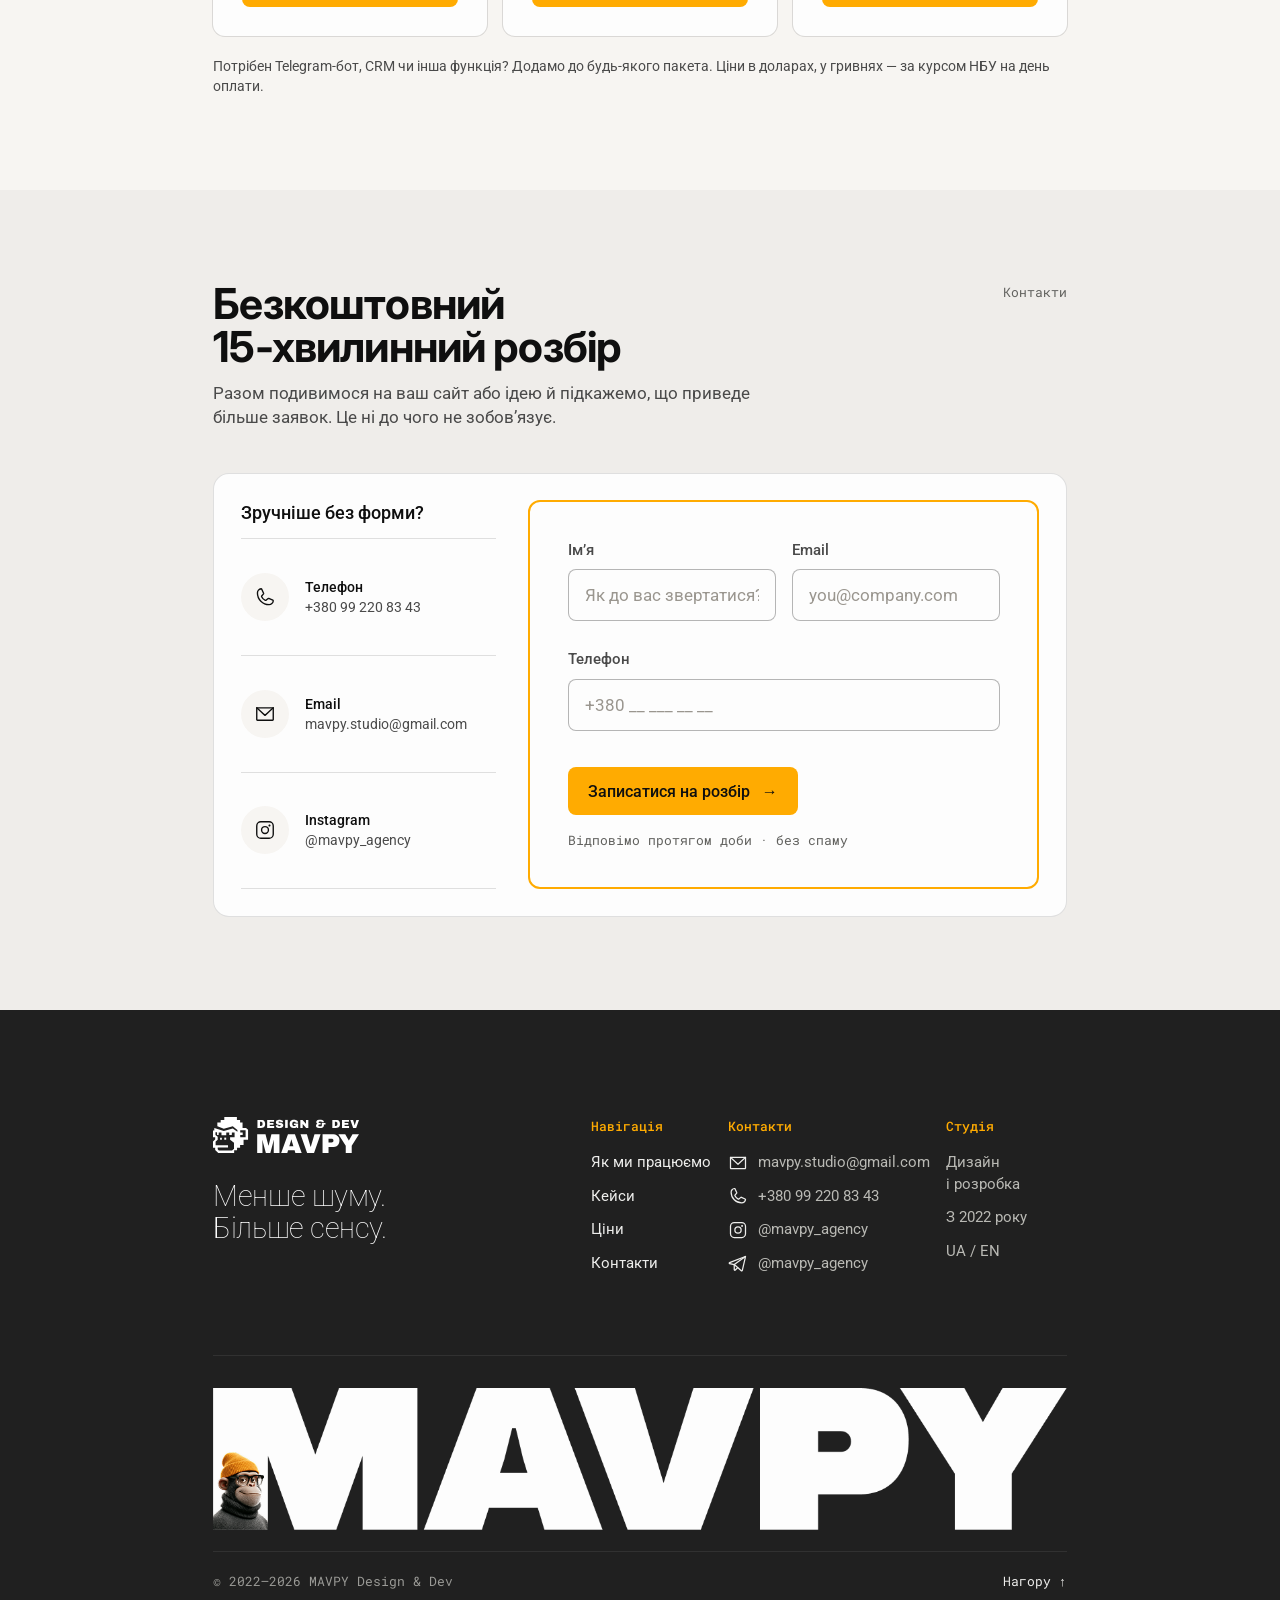
==== commit 3cd07b0f: "Merge pull request #21 from mavpy/v3.10/edits v3.10 — правки 26.11: hero без моргания, процесс по ша" ====
--- a/index.html
+++ b/index.html
@@ -36,7 +36,7 @@
           <span class="a-mask"><span class="mv-clients" style="--d:.15s">стабільно</span></span>
         </h1>
       </div>
-      <p class="mv-notjust" data-type="" aria-label="Ваш час — для бізнесу, а не для переписок">Ваш час — для бізнесу,<br>а не для переписок</p>
+      <p class="mv-notjust" data-type="" aria-label="Ваш час — для бізнесу, заявки збирає сайт">Ваш час — для бізнесу,<br>заявки збирає сайт</p>
     </div>
     <div class="mv-hero-bottom">
       <p class="mv-hero-note a-blur" style="--d:.6s">Робимо все: від стратегії до запуску.<br>Ви погоджуєте лише ключове.</p>
@@ -62,40 +62,40 @@
 <section id="how" class="v-sec v-bg-warm v-bg-grid" data-reveal=""><div class="v-wrap"><div class="v-head "><p class="v-idx"><span>Процес</span></p><div><h2 class="v-h2">Як ми працюємо</h2><p class="v-lead">Зрозумілий процес і лише ті фахівці, які потрібні саме для вашого завдання.</p></div></div>
   <ol class="v-flow"><li class="v-flow-step"><p class="v-flow-fig"><b>1</b><span>команда</span></p><div class="v-flow-main"><h3 class="v-h3">Усе під ключ</h3><p>Від стратегії до перших заявок. Нічого не губиться між підрядниками.</p></div><div class="v-flow-side"><p class="v-flow-more" data-type="scroll" aria-label="Стратегія, тексти, дизайн, розробка, запис і реклама. Одна команда, один договір — і ніхто не губиться між підрядниками.">Стратегія, тексти, дизайн, розробка, запис і реклама. Одна команда, один договір — і ніхто не губиться між підрядниками.</p><span class="v-flow-bar" aria-hidden="true"><i></i></span></div></li><li class="v-flow-step"><p class="v-flow-fig"><b>2</b><span>тижні</span></p><div class="v-flow-main"><h3 class="v-h3">Чіткі строки</h3><p>Строки фіксуємо до старту. Лендинг запускаємо за 2 тижні.</p></div><div class="v-flow-side"><p class="v-flow-more" data-type="scroll" aria-label="Перший тиждень — план і дизайн. Другий — розробка, інтеграції й запуск. Строки фіксуємо в договорі.">Перший тиждень — план і дизайн. Другий — розробка, інтеграції й запуск. Строки фіксуємо в договорі.</p><span class="v-flow-bar" aria-hidden="true"><i></i></span></div></li><li class="v-flow-step"><p class="v-flow-fig"><b>3</b><span>погодження</span></p><div class="v-flow-main"><h3 class="v-h3">Мінімум вашого часу</h3><p>Ваш час — на бізнес і близьких. Решту беремо на себе.</p></div><div class="v-flow-side"><p class="v-flow-more" data-type="scroll" aria-label="Ви погоджуєте три речі: план, дизайн і запуск. Решту робимо самі й показуємо результат.">Ви погоджуєте три речі: план, дизайн і запуск. Решту робимо самі й показуємо результат.</p><span class="v-flow-bar" aria-hidden="true"><i></i></span></div></li></ol>
 </div></section>
-<section id="cases" class="v-sec v-dark" data-reveal=""><div class="v-wrap"><div class="v-head "><p class="v-idx"><span>Кейси</span></p><div><h2 class="v-h2">Що змінилося <br>після запуску</h2><p class="v-lead">З чим прийшли, що ми зробили й який результат.</p></div></div><div class="v-cases" data-accordion=""><article class="v-case">
+<section id="cases" class="v-sec v-dark" data-reveal=""><div class="v-wrap"><div class="v-head "><p class="v-idx"><span>Кейси</span></p><div><h2 class="v-h2">Було → стало</h2><p class="v-lead">З чим прийшли, що ми зробили й що змінилося.</p></div></div><div class="v-cases" data-accordion=""><article class="v-case">
   <div class="v-case-row"><span class="v-case-l"><span class="v-num">01</span><h3 class="v-case-name">Doctor LOR</h3></span><span class="v-case-kind">ЛОР-клініка · Харків</span>
     <button type="button" class="mv-tog" aria-expanded="false" aria-controls="case-1" aria-label="Doctor LOR, кейс"><svg width="18" height="18" viewBox="0 0 18 18" fill="none" stroke="currentColor" stroke-width="1.6" aria-hidden="true"><path d="M9 2v14M2 9h14"/></svg></button></div>
   <div class="mv-acc" id="case-1"><div><div class="v-case-body">
     <div class="v-case-shot"><img class="" src="assets/img/case-doctor-lor.jpg" alt="Doctor LOR website" loading="lazy" decoding="async"></div>
-    <div class="v-case-txt"><dl><div><dt>Завдання</dt><dd>Пацієнти місяцями обирають хірурга й бояться операції. Записатися можна було лише телефоном, а сайт застряг на початку 2000-х.</dd></div><div><dt>Рішення</dt><dd>Перший екран — про результат: вільне дихання й природний вигляд. Ціну й седацію видно одразу. Запис <b>в один клік</b>.</dd></div><div class="res"><dt>Результат</dt><dd><b>271</b> перехід із Google і <b>№ 1–2</b> у пошуку за назвою й районом. За <b>2 місяці</b> й без жодного долара на рекламу.</dd></div></dl><p class="v-actions v-case-act"><a class="mv-btn mv-btn--amber" href="https://www.drlor-kh.com/" target="_blank" rel="noopener">Відкрити сайт <span class="ar" aria-hidden="true">→</span></a><span class="v-host">drlor-kh.com</span></p></div>
+    <div class="v-case-txt"><dl><div><dt>Було</dt><dd>Пацієнти місяцями обирають хірурга й бояться операції. Записатися можна було лише телефоном, а сайт застряг на початку 2000-х.</dd></div><div><dt>Що зробили</dt><dd>Перший екран — про результат: вільне дихання й природний вигляд. Ціну й седацію видно одразу. Запис <b>в один клік</b>.</dd></div><div class="res"><dt>Стало</dt><dd><b>271</b> перехід із Google і <b>№ 1–2</b> у пошуку за назвою й районом. За <b>2 місяці</b> й без жодного долара на рекламу.</dd></div></dl><p class="v-actions v-case-act"><a class="mv-btn mv-btn--amber" href="https://www.drlor-kh.com/" target="_blank" rel="noopener">Відкрити сайт <span class="ar" aria-hidden="true">→</span></a><span class="v-host">drlor-kh.com</span></p></div>
   </div></div></div>
 </article><article class="v-case">
   <div class="v-case-row"><span class="v-case-l"><span class="v-num">02</span><h3 class="v-case-name">Aurelia Dental</h3></span><span class="v-case-kind">Преміальна стоматологія · Анталія</span>
     <button type="button" class="mv-tog" aria-expanded="false" aria-controls="case-2" aria-label="Aurelia Dental, кейс"><svg width="18" height="18" viewBox="0 0 18 18" fill="none" stroke="currentColor" stroke-width="1.6" aria-hidden="true"><path d="M9 2v14M2 9h14"/></svg></button></div>
   <div class="mv-acc" id="case-2"><div><div class="v-case-body">
     <div class="v-case-shot"><img class="" src="assets/img/case-aurelia-dental.jpg" alt="Aurelia Dental website" loading="lazy" decoding="async"></div>
-    <div class="v-case-txt"><dl><div><dt>Завдання</dt><dd>Пацієнти з інших країн обирають клініку дистанційно й бояться болю та прихованих доплат.</dd></div><div><dt>Рішення</dt><dd>Спокійний дизайн із фото й обіцянка лікування без страху. <b>Безкоштовна онлайн-консультація</b> ще до перельоту. Лише <b>дві дії</b>: записатися або проконсультуватися.</dd></div><div class="res"><dt>Результат</dt><dd>Пацієнти записуються на консультацію <b>ще до поїздки</b>. На типові питання тепер відповідає сайт, а не адміністратор на кожному дзвінку.</dd></div></dl><p class="v-actions v-case-act"><a class="mv-btn mv-btn--amber" href="https://aurelia-dental.webflow.io/" target="_blank" rel="noopener">Відкрити сайт <span class="ar" aria-hidden="true">→</span></a><span class="v-host">aurelia-dental.webflow.io</span></p></div>
+    <div class="v-case-txt"><dl><div><dt>Було</dt><dd>Пацієнти з інших країн обирають клініку дистанційно й бояться болю та прихованих доплат.</dd></div><div><dt>Що зробили</dt><dd>Спокійний дизайн із фото й обіцянка лікування без страху. <b>Безкоштовна онлайн-консультація</b> ще до перельоту. Лише <b>дві дії</b>: записатися або проконсультуватися.</dd></div><div class="res"><dt>Стало</dt><dd>Пацієнти записуються на консультацію <b>ще до поїздки</b>. На типові питання тепер відповідає сайт, а не адміністратор на кожному дзвінку.</dd></div></dl><p class="v-actions v-case-act"><a class="mv-btn mv-btn--amber" href="https://aurelia-dental.webflow.io/" target="_blank" rel="noopener">Відкрити сайт <span class="ar" aria-hidden="true">→</span></a><span class="v-host">aurelia-dental.webflow.io</span></p></div>
   </div></div></div>
 </article><article class="v-case">
   <div class="v-case-row"><span class="v-case-l"><span class="v-num">03</span><h3 class="v-case-name">SRT</h3></span><span class="v-case-kind">Терапія хронічного болю</span>
     <button type="button" class="mv-tog" aria-expanded="false" aria-controls="case-3" aria-label="SRT, кейс"><svg width="18" height="18" viewBox="0 0 18 18" fill="none" stroke="currentColor" stroke-width="1.6" aria-hidden="true"><path d="M9 2v14M2 9h14"/></svg></button></div>
   <div class="mv-acc" id="case-3"><div><div class="v-case-body">
     <div class="v-case-shot"><img class="" src="assets/img/case-srt-therapy.jpg" alt="SRT website" loading="lazy" decoding="async"></div>
-    <div class="v-case-txt"><dl><div><dt>Завдання</dt><dd>Клієнти приходять після років болю й невдалого лікування. Запис забирав у адміністратора <b>пів робочого дня</b>.</dd></div><div><dt>Рішення</dt><dd>Метод пояснено крок за кроком, на першому екрані — <b>понад 10 років</b> практики. Онлайн-запис синхронізовано з календарем.</dd></div><div class="res"><dt>Результат</dt><dd>Запис працює сам. Адміністратор повернув собі <b>пів дня</b>.</dd></div></dl><p class="v-actions v-case-act"><a class="mv-btn mv-btn--amber" href="https://srt-bf60b5.webflow.io/" target="_blank" rel="noopener">Відкрити сайт <span class="ar" aria-hidden="true">→</span></a><span class="v-host">srt-bf60b5.webflow.io</span></p></div>
+    <div class="v-case-txt"><dl><div><dt>Було</dt><dd>Клієнти приходять після років болю й невдалого лікування. Запис забирав у адміністратора <b>пів робочого дня</b>.</dd></div><div><dt>Що зробили</dt><dd>Метод пояснено крок за кроком, на першому екрані — <b>понад 10 років</b> практики. Онлайн-запис синхронізовано з календарем.</dd></div><div class="res"><dt>Стало</dt><dd>Запис працює сам. Адміністратор повернув собі <b>пів дня</b>.</dd></div></dl><p class="v-actions v-case-act"><a class="mv-btn mv-btn--amber" href="https://srt-bf60b5.webflow.io/" target="_blank" rel="noopener">Відкрити сайт <span class="ar" aria-hidden="true">→</span></a><span class="v-host">srt-bf60b5.webflow.io</span></p></div>
   </div></div></div>
 </article><article class="v-case">
   <div class="v-case-row"><span class="v-case-l"><span class="v-num">04</span><h3 class="v-case-name">The Nook</h3></span><span class="v-case-kind">Готель на 12 номерів біля моря</span>
     <button type="button" class="mv-tog" aria-expanded="false" aria-controls="case-4" aria-label="The Nook, кейс"><svg width="18" height="18" viewBox="0 0 18 18" fill="none" stroke="currentColor" stroke-width="1.6" aria-hidden="true"><path d="M9 2v14M2 9h14"/></svg></button></div>
   <div class="mv-acc" id="case-4"><div><div class="v-case-body">
     <div class="v-case-shot"><img class="" src="assets/img/case-the-nook.jpg" alt="The Nook website" loading="lazy" decoding="async"></div>
-    <div class="v-case-txt"><dl><div><dt>Завдання</dt><dd>Гості бачили ще один пляжний готель, а <b>поза сезоном</b> номери пустували.</dd></div><div><dt>Рішення</dt><dd>Нове позиціонування для віддаленої роботи: «Працюй біля моря. Відпочивай зі змістом». Тихі робочі місця, відкрито <b>цілий рік</b>, пакети для тривалого проживання.</dd></div><div class="res"><dt>Результат</dt><dd>У міжсезоння з’явилися свої гості: люди на віддаленій роботі, які приїжджають на <b>тижні, а не дні</b>.</dd></div></dl><p class="v-actions v-case-act"><a class="mv-btn mv-btn--amber" href="https://the-nook----premium-coastal-coliving-we.webflow.io/" target="_blank" rel="noopener">Відкрити сайт <span class="ar" aria-hidden="true">→</span></a><span class="v-host">the-nook.webflow.io</span></p></div>
+    <div class="v-case-txt"><dl><div><dt>Було</dt><dd>Гості бачили ще один пляжний готель, а <b>поза сезоном</b> номери пустували.</dd></div><div><dt>Що зробили</dt><dd>Нове позиціонування для віддаленої роботи: «Працюй біля моря. Відпочивай зі змістом». Тихі робочі місця, відкрито <b>цілий рік</b>, пакети для тривалого проживання.</dd></div><div class="res"><dt>Стало</dt><dd>У міжсезоння з’явилися свої гості: люди на віддаленій роботі, які приїжджають на <b>тижні, а не дні</b>.</dd></div></dl><p class="v-actions v-case-act"><a class="mv-btn mv-btn--amber" href="https://the-nook----premium-coastal-coliving-we.webflow.io/" target="_blank" rel="noopener">Відкрити сайт <span class="ar" aria-hidden="true">→</span></a><span class="v-host">the-nook.webflow.io</span></p></div>
   </div></div></div>
 </article><article class="v-case">
   <div class="v-case-row"><span class="v-case-l"><span class="v-num">05</span><h3 class="v-case-name">Unit Surface</h3></span><span class="v-case-kind">Сонячні станції на дахах · B2B</span>
     <button type="button" class="mv-tog" aria-expanded="false" aria-controls="case-5" aria-label="Unit Surface, кейс"><svg width="18" height="18" viewBox="0 0 18 18" fill="none" stroke="currentColor" stroke-width="1.6" aria-hidden="true"><path d="M9 2v14M2 9h14"/></svg></button></div>
   <div class="mv-acc" id="case-5"><div><div class="v-case-body">
     <div class="v-case-shot"><img class="" src="assets/img/case-unit-surface.jpg" alt="Unit Surface website" loading="lazy" decoding="async"></div>
-    <div class="v-case-txt"><dl><div><dt>Завдання</dt><dd>Власники промислових дахів не бачать у сонячній станції доходу, а рішення в B2B ухвалюють <b>місяцями</b>.</dd></div><div><dt>Рішення</dt><dd>Заголовок «Ваш дах — фінансовий актив, який простоює». Калькулятор окупності на першому екрані: <b>5–7 років</b>.</dd></div><div class="res"><dt>Результат</dt><dd>Ще до дзвінка відвідувач бачить <b>власні цифри окупності</b>, тож переговори починаються не з нуля.</dd></div></dl><p class="v-actions v-case-act"><a class="mv-btn mv-btn--amber" href="https://unit-surface-c8e2de.webflow.io/" target="_blank" rel="noopener">Відкрити сайт <span class="ar" aria-hidden="true">→</span></a><span class="v-host">unit-surface.webflow.io</span></p></div>
+    <div class="v-case-txt"><dl><div><dt>Було</dt><dd>Власники промислових дахів не бачать у сонячній станції доходу, а рішення в B2B ухвалюють <b>місяцями</b>.</dd></div><div><dt>Що зробили</dt><dd>Заголовок «Ваш дах — фінансовий актив, який простоює». Калькулятор окупності на першому екрані: <b>5–7 років</b>.</dd></div><div class="res"><dt>Стало</dt><dd>Ще до дзвінка відвідувач бачить <b>власні цифри окупності</b>, тож переговори починаються не з нуля.</dd></div></dl><p class="v-actions v-case-act"><a class="mv-btn mv-btn--amber" href="https://unit-surface-c8e2de.webflow.io/" target="_blank" rel="noopener">Відкрити сайт <span class="ar" aria-hidden="true">→</span></a><span class="v-host">unit-surface.webflow.io</span></p></div>
   </div></div></div>
 </article></div></div></section>
 <section class="v-sec v-bg-base v-rule" data-reveal=""><div class="v-wrap"><div class="v-head "><p class="v-idx"><span>Відгуки</span></p><div><h2 class="v-h2">Відгуки наших клієнтів</h2><p class="v-lead">Відгуки тих, з ким ми вже запустили сайт.</p></div></div></div>
--- a/styles.css
+++ b/styles.css
@@ -1046,3 +1046,41 @@
 @media (min-width:600px) and (max-width:1199px){:lang(uk) .mv-more{font-size:min(9vw,88px)}:lang(uk) .mv-more-w{max-width:none;width:auto;white-space:nowrap}:lang(uk) .mv-more .mv-bars{align-self:flex-end;height:.72em}}
 @media (min-width:1200px){:lang(uk) .mv-clients{font-size:calc(282 * var(--u))}}
 @media (max-width:1199px){:lang(uk) .mv-clients{font-size:calc((100vw - 40px) * .212);letter-spacing:.01em}}
+
+/* =========================================================
+   v3.10 — Serhii's comments 26.11 (notes/2026-11-26-v3.10-edits.md)
+   ========================================================= */
+/* header: only the background changes on scroll — no height jump, so the hero no longer blinks */
+.mv-head.is-stuck{height:max(72px,calc(108 * var(--u)))}
+/* hero: more air between the three text bands; «НОВІ КЛІЄНТИ» closer to the bars */
+.mv-hero .mv-more{gap:calc(2 * var(--u));margin-left:calc(6 * var(--u))}
+@keyframes mv-bars-left{to{transform:translateX(calc(-6 * var(--u)))}}
+@media (min-width:1200px){
+  .mv-clients{margin-top:calc(56 * var(--u))}
+  .mv-hero-bottom{margin-top:calc(104 * var(--u))}
+}
+@media (max-width:1199px){
+  .mv-hero .mv-more{gap:4px;margin-left:0}
+  @keyframes mv-bars-left{to{transform:none}}
+  .mv-clients{margin-top:20px}
+  .mv-hero-bottom{margin-top:40px}
+}
+/* sound familiar: icons loop all the time, already moving when seen */
+.pi-ln,.pi-dot{animation-delay:-2.2s}
+.pi-bar{animation-delay:-1.4s}.pi-bar:nth-of-type(2){animation-delay:-1.05s}.pi-bar:nth-of-type(3){animation-delay:-.7s}.pi-bar:nth-of-type(4){animation-delay:-.35s}
+.pi-cell{animation-delay:-3s}
+/* cards: slower, clearly visible slide-up */
+.ri{transition-duration:1s,1s}
+/* process: card → amber line draws down while text types → next card */
+.v-flow-side{border-left:0;position:relative}
+.v-flow-side::before{content:'';position:absolute;left:0;top:0;bottom:0;width:2px;background:var(--amber-500);transform-origin:50% 0}
+.pseq{opacity:0;transform:translateY(28px);transition:opacity .7s cubic-bezier(.45,0,.25,1),transform .7s cubic-bezier(.45,0,.25,1)}
+.pseq.pseq-in{opacity:1;transform:none}
+.pseq .v-flow-side::before{transform:scaleY(0);transition:transform 2.6s cubic-bezier(.45,0,.25,1)}
+.pseq.pseq-line .v-flow-side::before{transform:scaleY(1)}
+@media (max-width:1199px){
+  .v-flow-side{border-top:0;padding-top:16px}
+  .v-flow-side::before{right:0;bottom:auto;width:auto;height:2px;transform-origin:0 50%}
+  .pseq .v-flow-side::before{transform:scaleX(0)}
+  .pseq.pseq-line .v-flow-side::before{transform:scaleX(1)}
+}
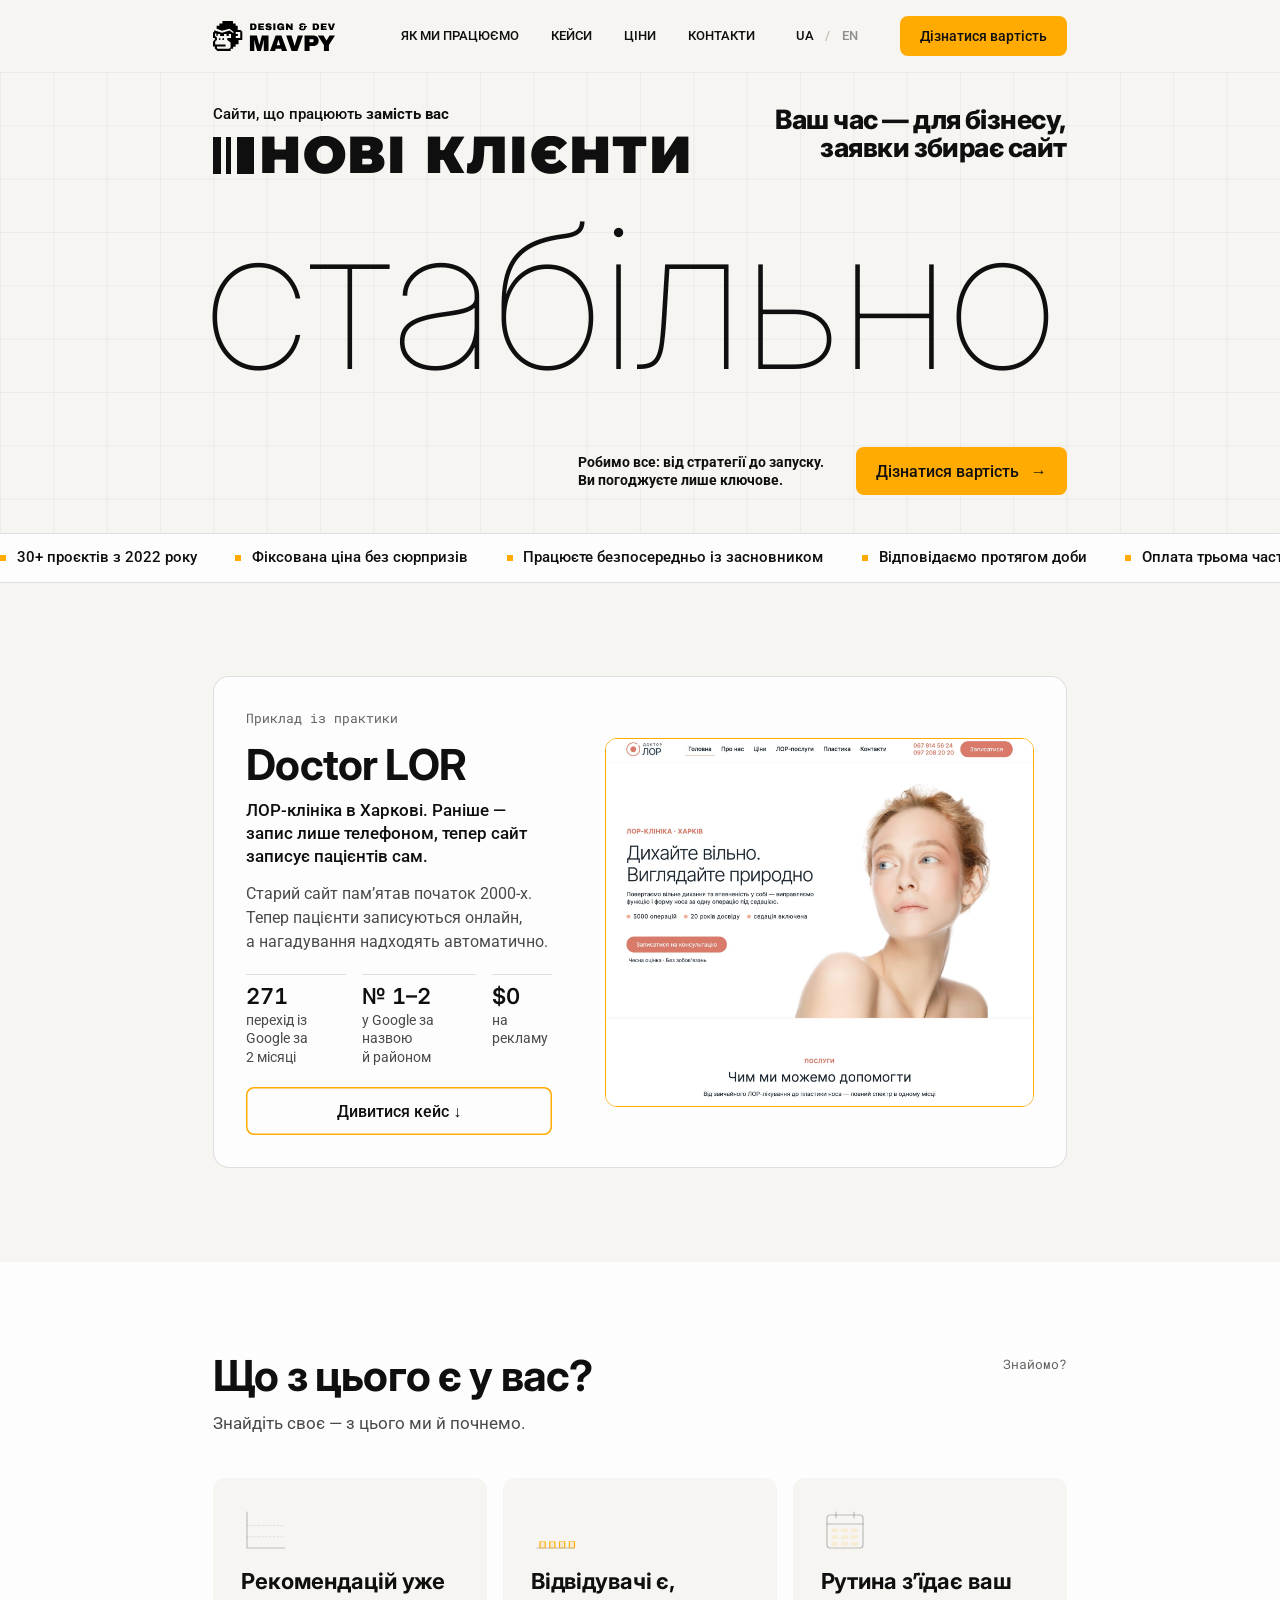
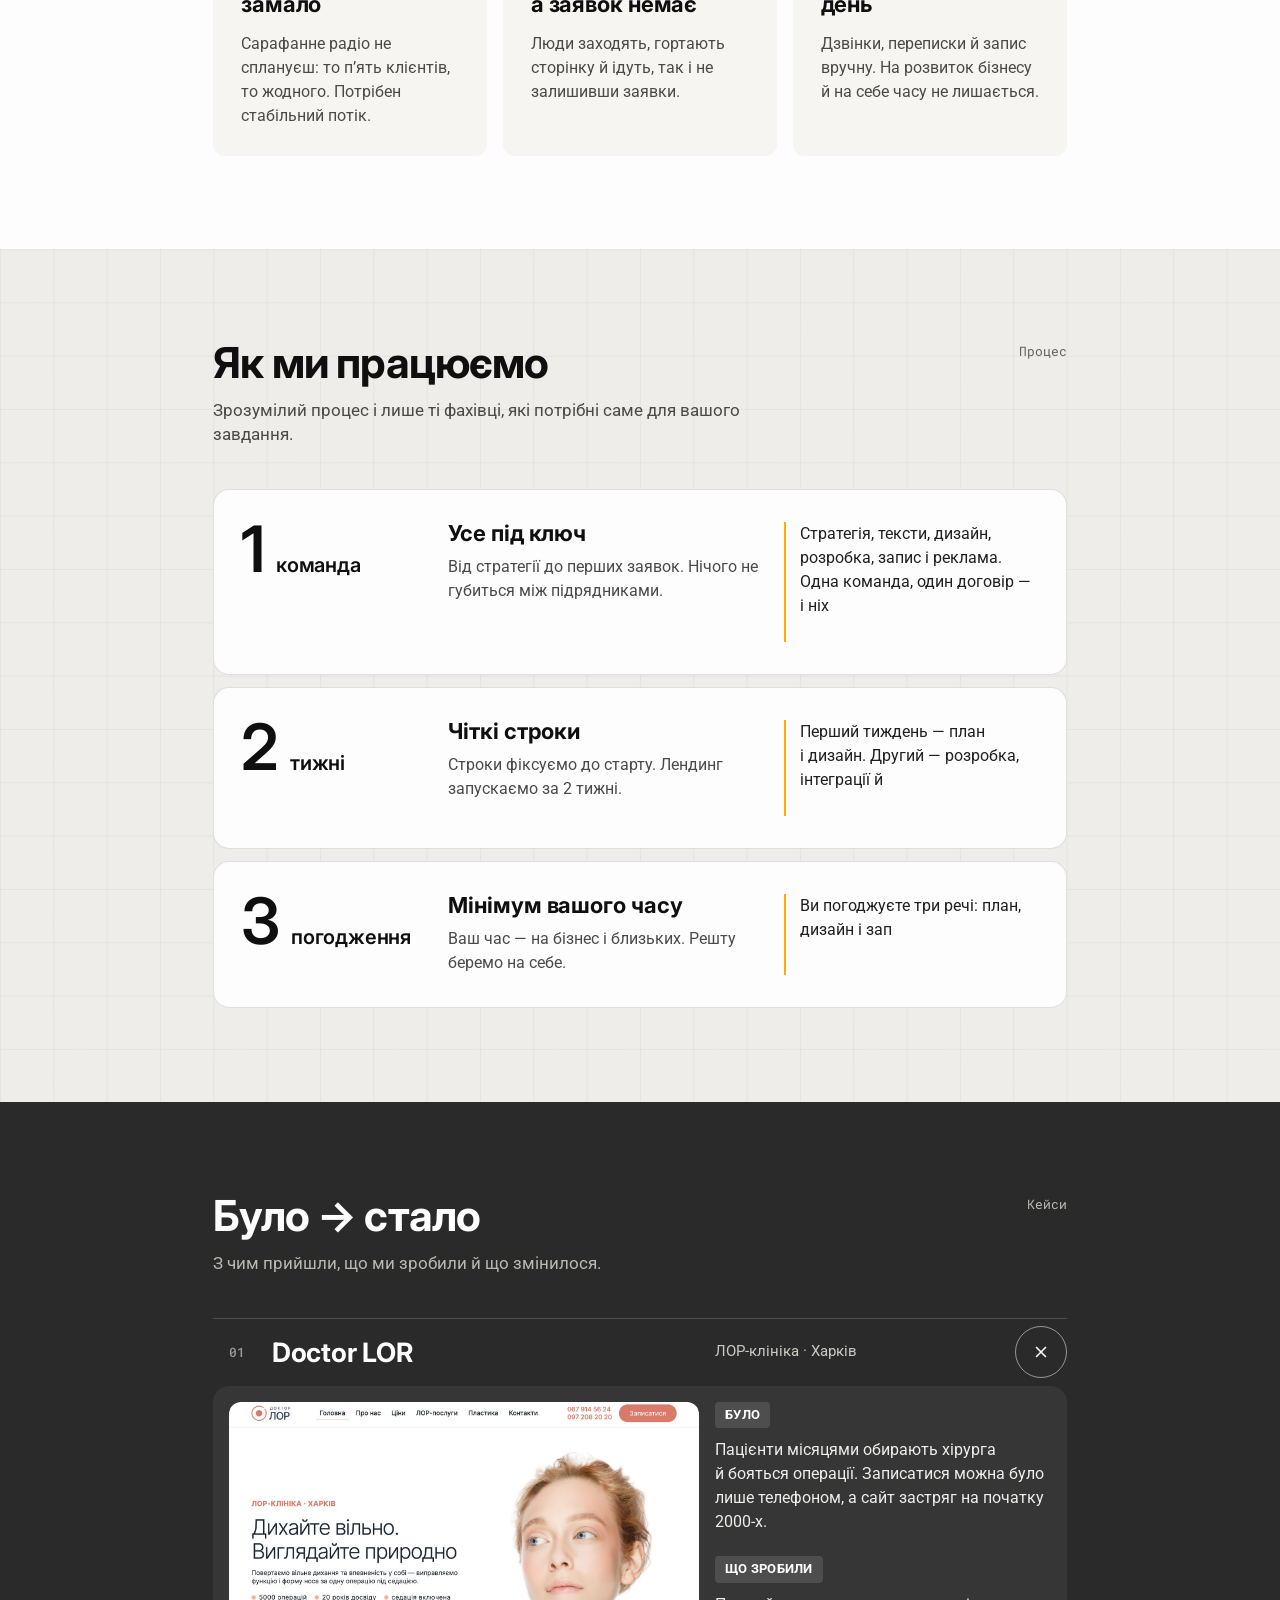
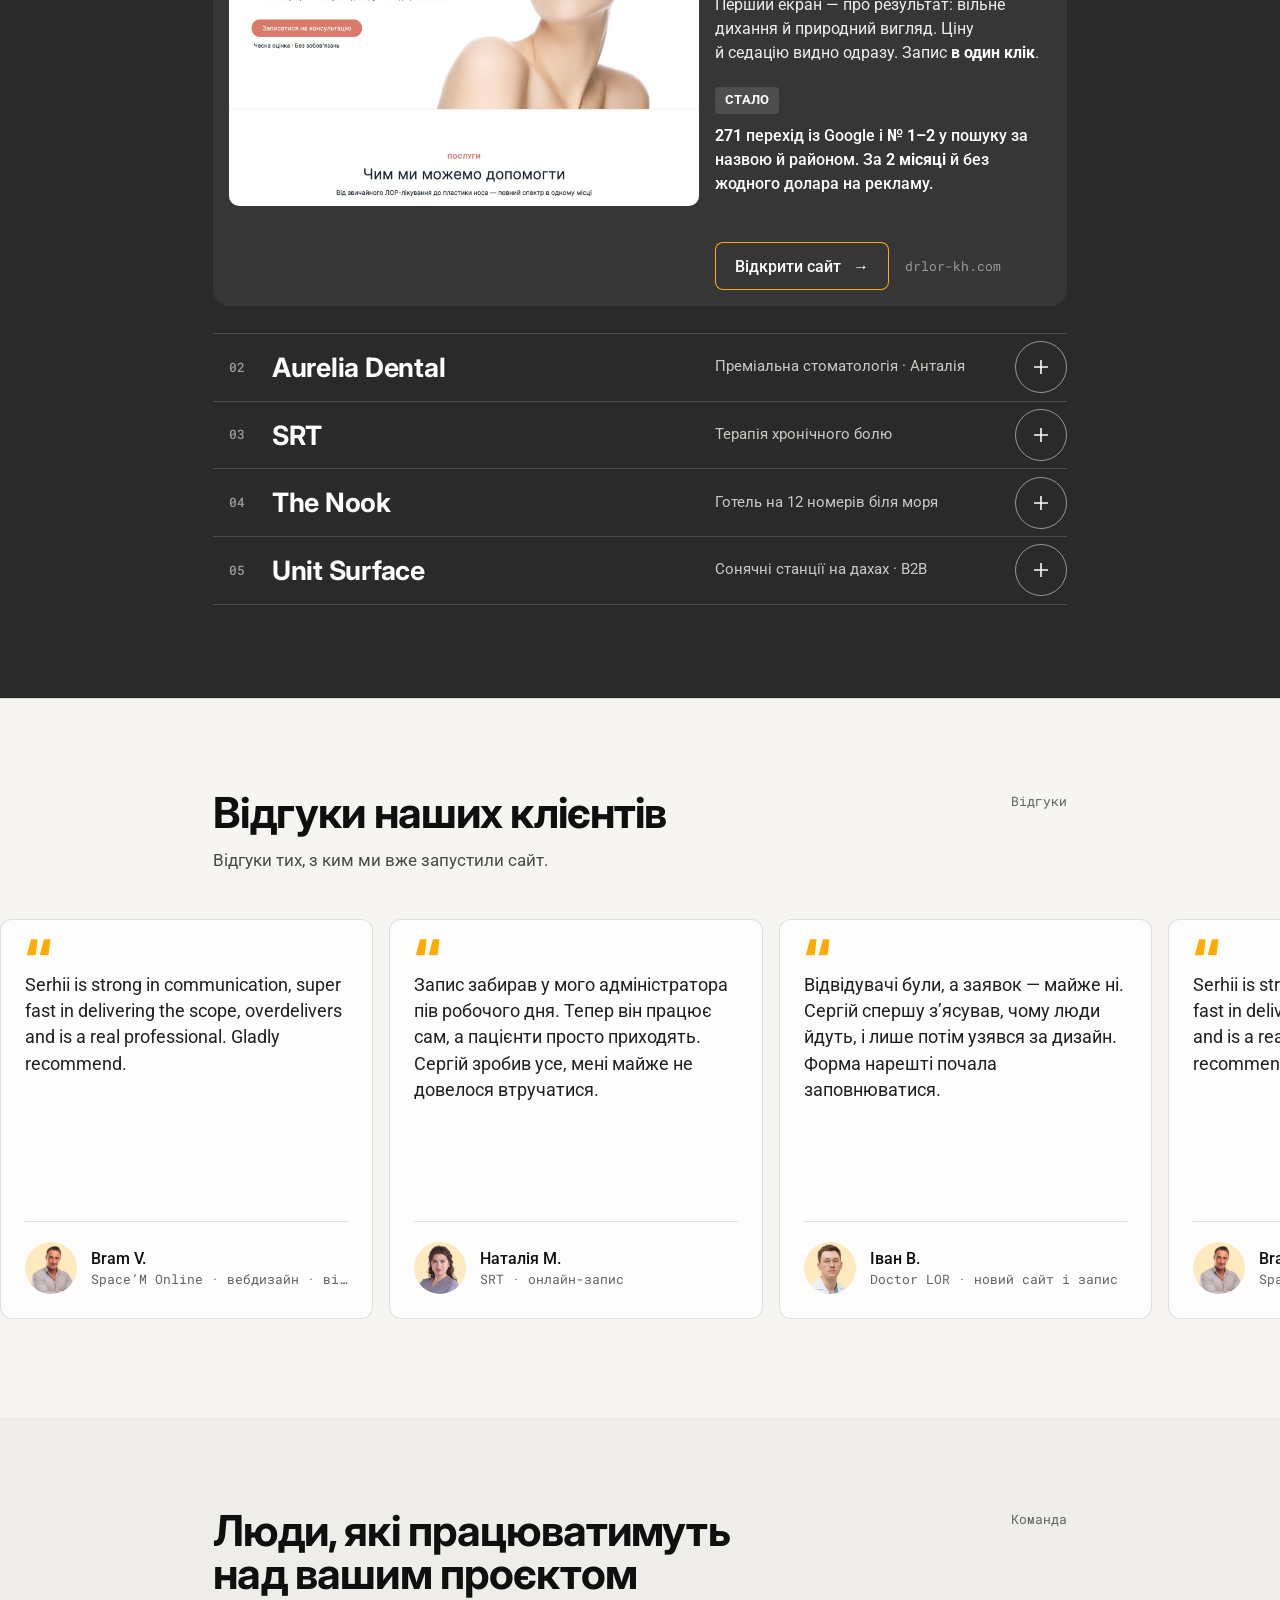
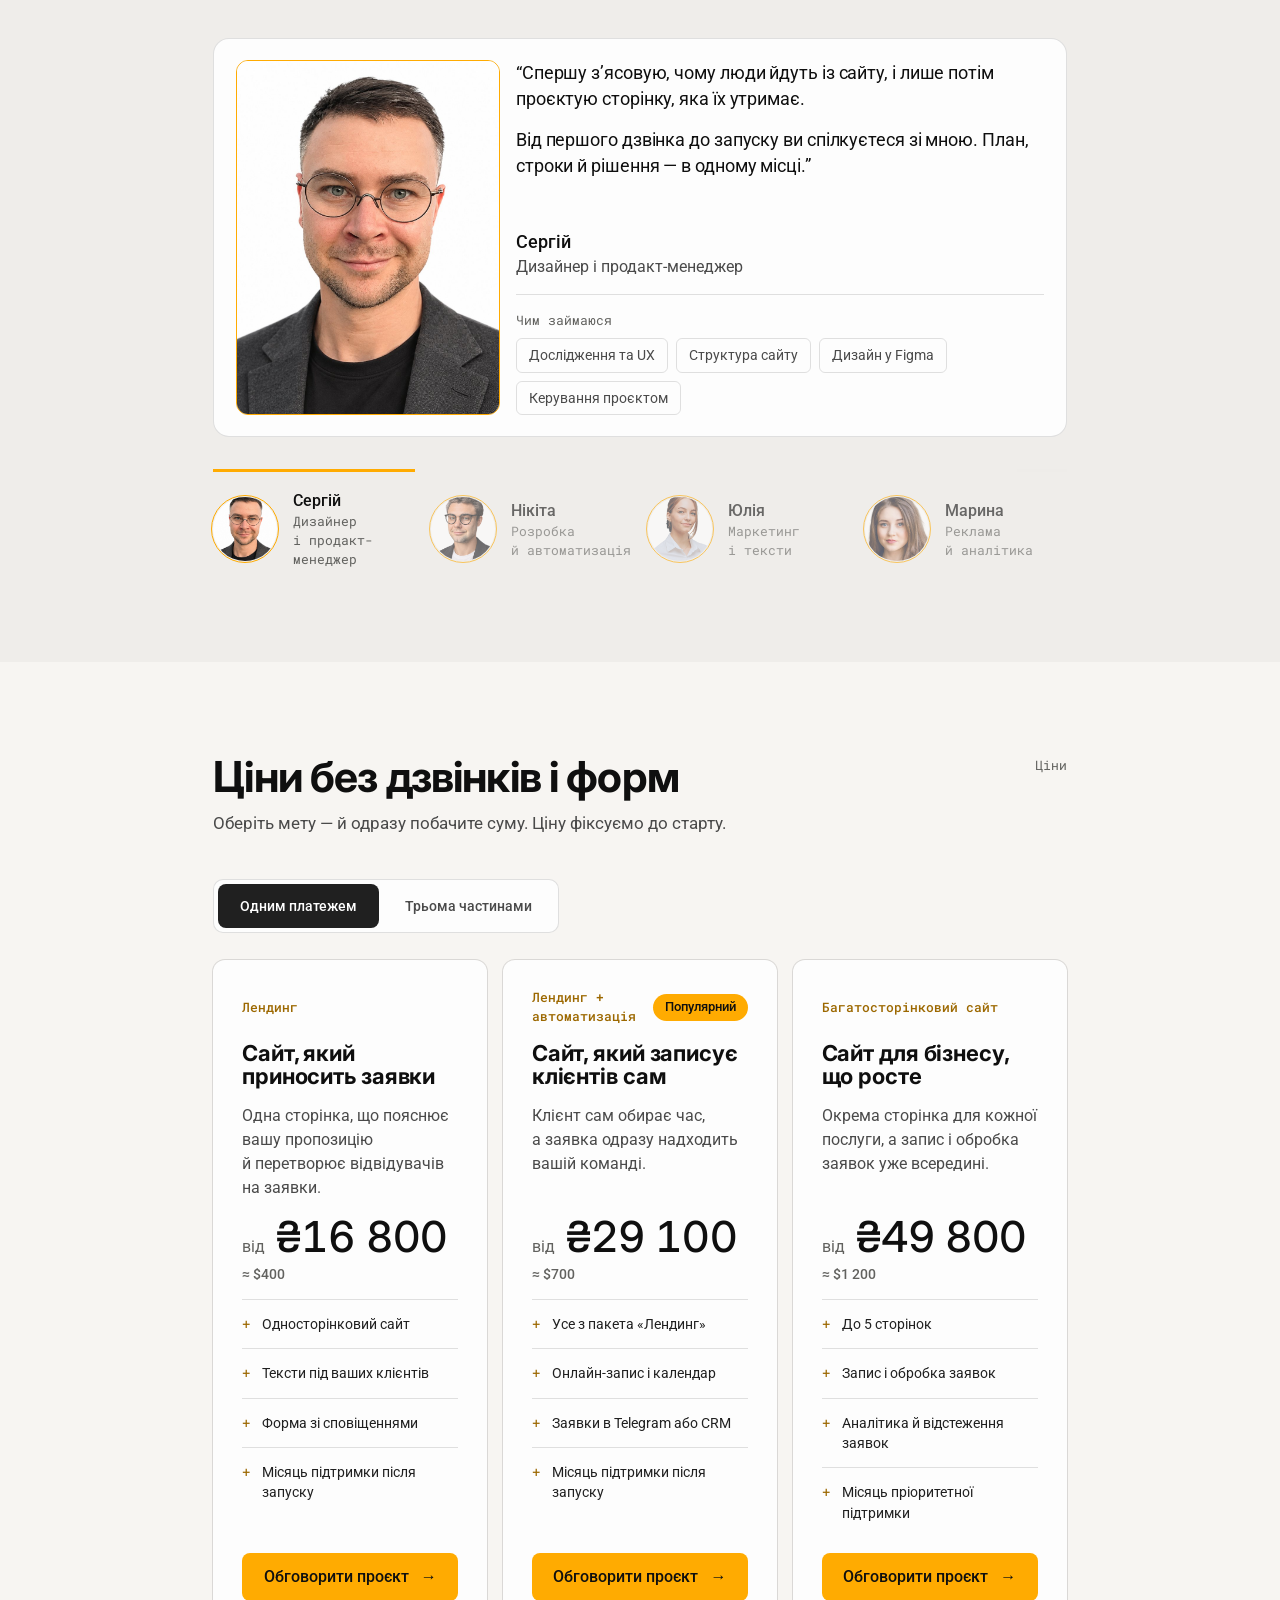
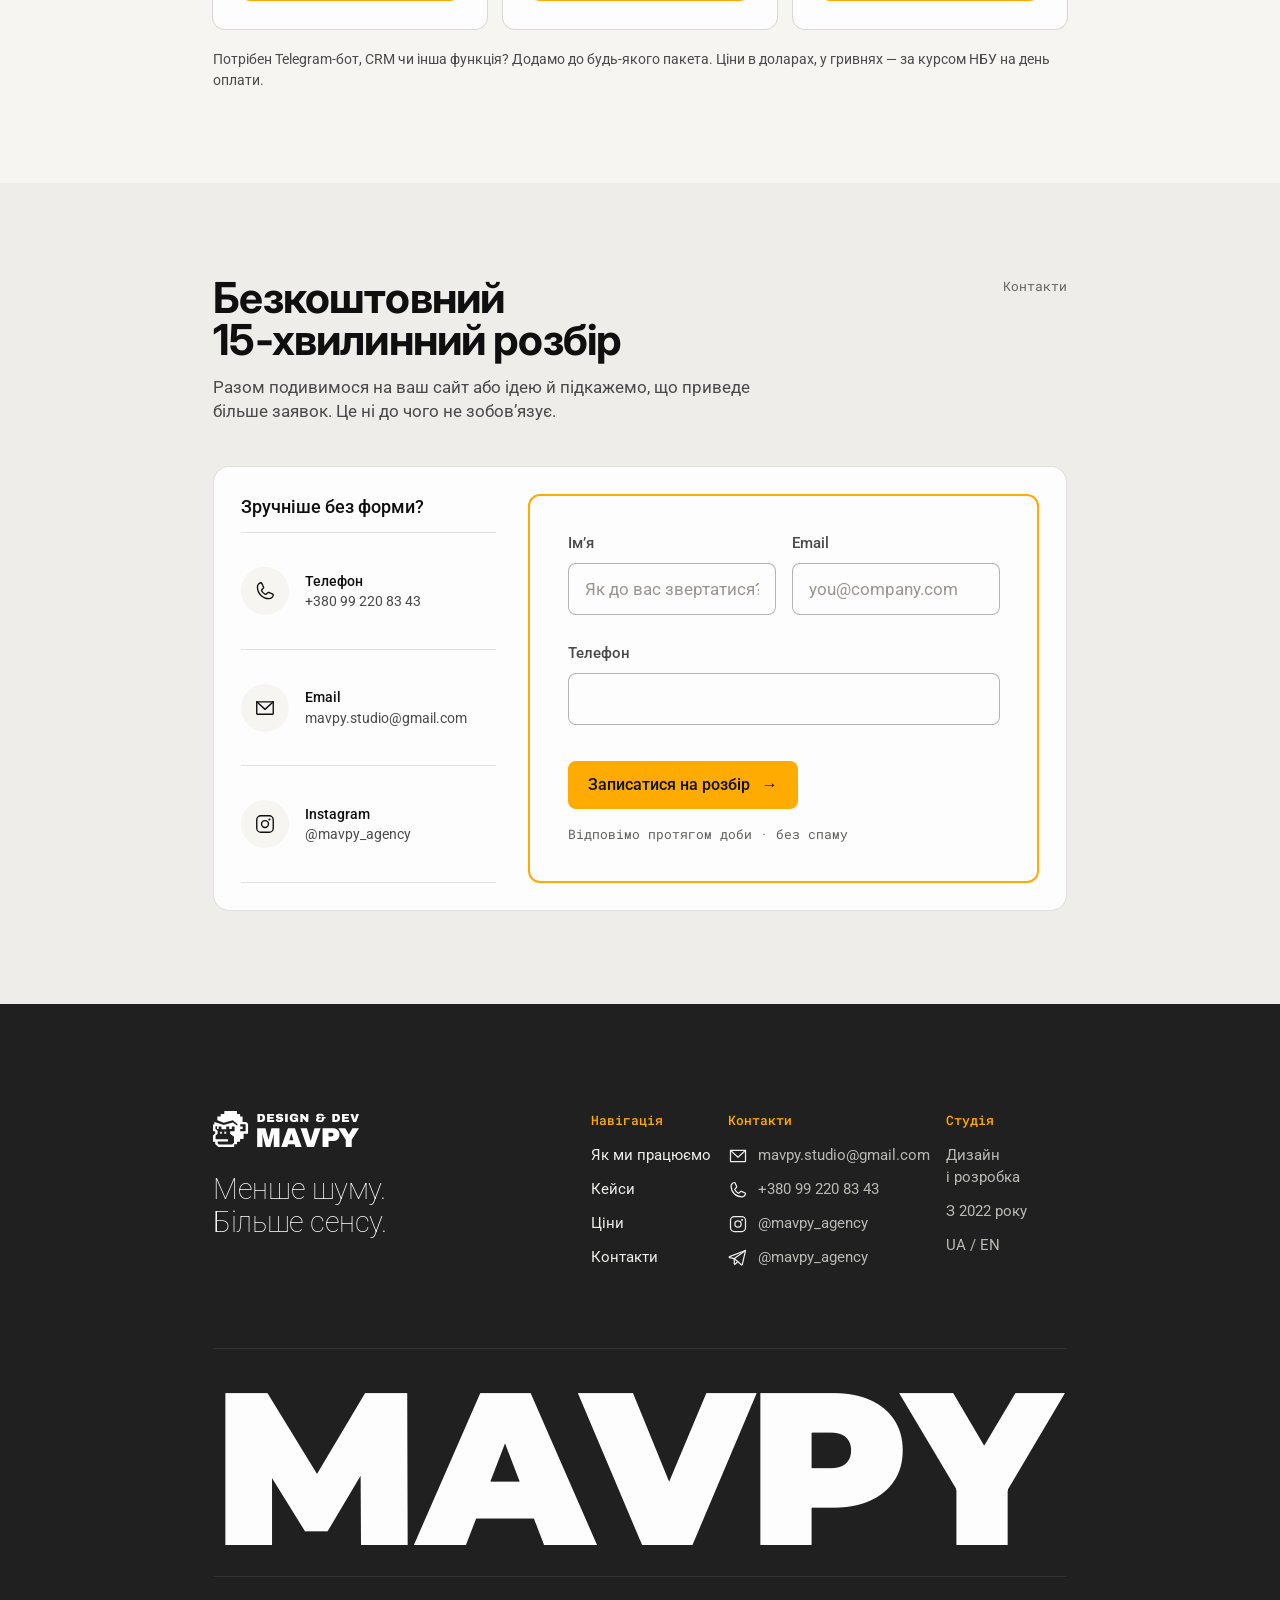
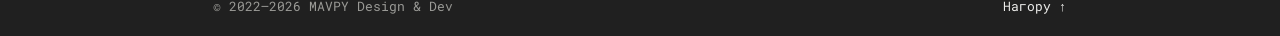
==== commit 6c1494ac: "v3.11 — правки 26.11: hero UA как EN, процесс, цены, футер, скрины кейсов, фото команды Co-Authored-" ====
--- a/index.html
+++ b/index.html
@@ -30,7 +30,7 @@
   <div class="mv-wrap mv-hero-in">
     <div class="mv-hero-top">
       <div>
-        <p class="mv-kicker a-blur" style="--d:.45s"><b>Сайти, що приводять клієнтів</b> і працюють замість вас</p>
+        <p class="mv-kicker a-blur" style="--d:.45s">Сайти, що працюють <b>замість вас</b></p>
         <h1 style="margin:0">
           <span class="a-mask"><span class="mv-more"><span class="mv-bars" aria-hidden="true"><i></i><i></i><i></i></span><span class="mv-more-w">НОВІ КЛІЄНТИ</span></span></span>
           <span class="a-mask"><span class="mv-clients" style="--d:.15s">стабільно</span></span>
@@ -87,7 +87,7 @@
   <div class="v-case-row"><span class="v-case-l"><span class="v-num">04</span><h3 class="v-case-name">The Nook</h3></span><span class="v-case-kind">Готель на 12 номерів біля моря</span>
     <button type="button" class="mv-tog" aria-expanded="false" aria-controls="case-4" aria-label="The Nook, кейс"><svg width="18" height="18" viewBox="0 0 18 18" fill="none" stroke="currentColor" stroke-width="1.6" aria-hidden="true"><path d="M9 2v14M2 9h14"/></svg></button></div>
   <div class="mv-acc" id="case-4"><div><div class="v-case-body">
-    <div class="v-case-shot"><img class="" src="assets/img/case-the-nook.jpg" alt="The Nook website" loading="lazy" decoding="async"></div>
+    <div class="v-case-shot"><img class="is-wide" src="assets/img/case-the-nook.jpg" alt="The Nook website" loading="lazy" decoding="async"></div>
     <div class="v-case-txt"><dl><div><dt>Було</dt><dd>Гості бачили ще один пляжний готель, а <b>поза сезоном</b> номери пустували.</dd></div><div><dt>Що зробили</dt><dd>Нове позиціонування для віддаленої роботи: «Працюй біля моря. Відпочивай зі змістом». Тихі робочі місця, відкрито <b>цілий рік</b>, пакети для тривалого проживання.</dd></div><div class="res"><dt>Стало</dt><dd>У міжсезоння з’явилися свої гості: люди на віддаленій роботі, які приїжджають на <b>тижні, а не дні</b>.</dd></div></dl><p class="v-actions v-case-act"><a class="mv-btn mv-btn--amber" href="https://the-nook----premium-coastal-coliving-we.webflow.io/" target="_blank" rel="noopener">Відкрити сайт <span class="ar" aria-hidden="true">→</span></a><span class="v-host">the-nook.webflow.io</span></p></div>
   </div></div></div>
 </article><article class="v-case">
@@ -113,7 +113,7 @@
 </div></section>
 <section id="pricing" class="v-sec v-bg-base" data-reveal=""><div class="v-wrap"><div class="v-head "><p class="v-idx"><span>Ціни</span></p><div><h2 class="v-h2">Ціни без дзвінків і форм</h2><p class="v-lead">Оберіть мету — й одразу побачите суму. Ціну фіксуємо до старту.</p></div></div>
   <div class="v-pay" role="group" aria-label="Одним платежем / Трьома частинами"><button type="button" aria-pressed="true" data-pay="1">Одним платежем</button><button type="button" aria-pressed="false" data-pay="3">Трьома частинами</button></div>
-  <div class="v-3 v-plans"><div class="v-card v-plan" data-spot-card=""><div class="v-plan-top"><span class="v-plan-kind">Лендинг</span></div><h3 class="v-h3">Сайт, який приносить заявки</h3><p>Одна сторінка, що пояснює вашу пропозицію й перетворює відвідувачів на заявки.</p><p class="v-price"><span>від</span><b data-p1="₴16 800 <small>(≈ $400)</small>" data-p3="3 × ₴5 600">₴16 800 <small>(≈ $400)</small></b></p><ul><li>Односторінковий сайт</li><li>Тексти під ваших клієнтів</li><li>Форма зі сповіщеннями</li><li>Місяць підтримки після запуску</li></ul><a class="mv-btn" href="#contact" data-goal="clients">Обговорити проєкт <span class="ar" aria-hidden="true">→</span></a></div><div class="v-card v-plan is-rec" data-spot-card=""><div class="v-plan-top"><span class="v-plan-kind">Лендинг + автоматизація</span><span class="v-badge">Популярний</span></div><h3 class="v-h3">Сайт, який записує клієнтів сам</h3><p>Клієнт сам обирає час, а заявка одразу надходить вашій команді.</p><p class="v-price"><span>від</span><b data-p1="₴29 100 <small>(≈ $700)</small>" data-p3="3 × ₴9 700">₴29 100 <small>(≈ $700)</small></b></p><ul><li>Усе з пакета «Лендинг»</li><li>Онлайн-запис і календар</li><li>Заявки в Telegram або CRM</li><li>Місяць підтримки після запуску</li></ul><a class="mv-btn" href="#contact" data-goal="service">Обговорити проєкт <span class="ar" aria-hidden="true">→</span></a></div><div class="v-card v-plan" data-spot-card=""><div class="v-plan-top"><span class="v-plan-kind">Багатосторінковий сайт</span></div><h3 class="v-h3">Сайт для бізнесу, що росте</h3><p>Окрема сторінка для кожної послуги, а запис і обробка заявок уже всередині.</p><p class="v-price"><span>від</span><b data-p1="₴49 800 <small>(≈ $1 200)</small>" data-p3="3 × ₴16 600">₴49 800 <small>(≈ $1 200)</small></b></p><ul><li>До 5 сторінок</li><li>Запис і обробка заявок</li><li>Аналітика й відстеження заявок</li><li>Місяць пріоритетної підтримки</li></ul><a class="mv-btn" href="#contact" data-goal="redesign">Обговорити проєкт <span class="ar" aria-hidden="true">→</span></a></div></div><p class="v-note">Потрібен Telegram-бот, CRM чи інша функція? Додамо до будь-якого пакета. Ціни в доларах, у гривнях — за курсом НБУ на день оплати.</p>
+  <div class="v-3 v-plans"><div class="v-card v-plan" data-spot-card=""><div class="v-plan-top"><span class="v-plan-kind">Лендинг</span></div><h3 class="v-h3">Сайт, який приносить заявки</h3><p>Одна сторінка, що пояснює вашу пропозицію й перетворює відвідувачів на заявки.</p><p class="v-price"><span>від</span><b data-p1="₴16 800" data-p3="3 × ₴5 600">₴16 800</b><span class="v-price-sub" data-p1="≈ $400" data-p3="≈ $133 за платіж">≈ $400</span></p><ul><li>Односторінковий сайт</li><li>Тексти під ваших клієнтів</li><li>Форма зі сповіщеннями</li><li>Місяць підтримки після запуску</li></ul><a class="mv-btn" href="#contact" data-goal="clients">Обговорити проєкт <span class="ar" aria-hidden="true">→</span></a></div><div class="v-card v-plan is-rec" data-spot-card=""><div class="v-plan-top"><span class="v-plan-kind">Лендинг + автоматизація</span><span class="v-badge">Популярний</span></div><h3 class="v-h3">Сайт, який записує клієнтів сам</h3><p>Клієнт сам обирає час, а заявка одразу надходить вашій команді.</p><p class="v-price"><span>від</span><b data-p1="₴29 100" data-p3="3 × ₴9 700">₴29 100</b><span class="v-price-sub" data-p1="≈ $700" data-p3="≈ $233 за платіж">≈ $700</span></p><ul><li>Усе з пакета «Лендинг»</li><li>Онлайн-запис і календар</li><li>Заявки в Telegram або CRM</li><li>Місяць підтримки після запуску</li></ul><a class="mv-btn" href="#contact" data-goal="service">Обговорити проєкт <span class="ar" aria-hidden="true">→</span></a></div><div class="v-card v-plan" data-spot-card=""><div class="v-plan-top"><span class="v-plan-kind">Багатосторінковий сайт</span></div><h3 class="v-h3">Сайт для бізнесу, що росте</h3><p>Окрема сторінка для кожної послуги, а запис і обробка заявок уже всередині.</p><p class="v-price"><span>від</span><b data-p1="₴49 800" data-p3="3 × ₴16 600">₴49 800</b><span class="v-price-sub" data-p1="≈ $1 200" data-p3="≈ $400 за платіж">≈ $1 200</span></p><ul><li>До 5 сторінок</li><li>Запис і обробка заявок</li><li>Аналітика й відстеження заявок</li><li>Місяць пріоритетної підтримки</li></ul><a class="mv-btn" href="#contact" data-goal="redesign">Обговорити проєкт <span class="ar" aria-hidden="true">→</span></a></div></div><p class="v-note">Потрібен Telegram-бот, CRM чи інша функція? Додамо до будь-якого пакета. Ціни в доларах, у гривнях — за курсом НБУ на день оплати.</p>
 </div></section>
 <section id="contact" class="v-sec v-bg-warm" data-reveal=""><div class="v-wrap"><div class="v-head "><p class="v-idx"><span>Контакти</span></p><div><h2 class="v-h2">Безкоштовний <br>15‑хвилинний розбір</h2><p class="v-lead">Разом подивимося на ваш сайт або ідею й підкажемо, що приведе більше заявок. Це ні до чого не зобов’язує.</p></div></div>
   <div class="v-contact v-contact--2">
@@ -124,7 +124,7 @@
       <div class="v-fields">
         <label class="v-field"><span>Ім’я</span><input class="v-in" name="name" placeholder="Як до вас звертатися?" autocomplete="name" required="required"></label>
         <label class="v-field"><span>Email</span><input class="v-in" type="email" name="email" placeholder="you@company.com" autocomplete="email" required="required"></label>
-        <label class="v-field v-field--full"><span>Телефон</span><input class="v-in" type="tel" name="phone" placeholder="+380 __ ___ __ __" autocomplete="tel" required="required"></label>
+        <label class="v-field v-field--full"><span>Телефон</span><input class="v-in" type="tel" name="phone" placeholder="" autocomplete="tel" required="required"></label>
       </div>
       <p class="mv-err" data-form-error="" hidden="hidden" role="alert"></p>
       <div class="v-submit"><button class="mv-btn" type="submit">Записатися на розбір <span class="ar" aria-hidden="true">→</span></button><span class="v-host">Відповімо протягом доби · без спаму</span></div>
@@ -139,7 +139,7 @@
     <div><p class="v-foot-h">Контакти</p><a class="v-foot-ic" href="mailto:mavpy.studio@gmail.com"><svg class="ico" aria-hidden="true" stroke-width="3.75" stroke-linecap="round" stroke-linejoin="round" viewBox="0 0 60 60" fill="none"><path d="M7.5 13.125H52.5V45C52.5 45.4973 52.3025 45.9742 51.9508 46.3258C51.5992 46.6775 51.1223 46.875 50.625 46.875H9.375C8.87772 46.875 8.40081 46.6775 8.04918 46.3258C7.69754 45.9742 7.5 45.4973 7.5 45V13.125Z" stroke="currentColor"/><path d="M52.5 13.125L30 33.75L7.5 13.125" stroke="currentColor"/></svg><span>mavpy.studio@gmail.com</span></a><a class="v-foot-ic" href="tel:+380992208343"><svg class="ico" aria-hidden="true" stroke-width="3.75" stroke-linecap="round" stroke-linejoin="round" viewBox="0 0 60 60" fill="none"><path d="M38.5289 34.0641C38.7886 33.8913 39.0872 33.786 39.3979 33.7578C39.7085 33.7295 40.0212 33.7792 40.3078 33.9023L51.3609 38.8547C51.7334 39.0139 52.0444 39.2895 52.2472 39.6401C52.45 39.9908 52.5337 40.3977 52.4859 40.8C52.1218 43.5212 50.7818 46.0176 48.715 47.8248C46.6482 49.632 43.9955 50.6271 41.25 50.625C32.7962 50.625 24.6887 47.2668 18.711 41.289C12.7333 35.3113 9.375 27.2038 9.375 18.75C9.3729 16.0045 10.368 13.3518 12.1752 11.285C13.9825 9.21825 16.4788 7.8782 19.2 7.51407C19.6023 7.46628 20.0092 7.55006 20.3599 7.75286C20.7105 7.95566 20.9861 8.26658 21.1453 8.63907L26.0977 19.7016C26.2193 19.9857 26.2689 20.2955 26.2419 20.6034C26.2149 20.9113 26.1122 21.2078 25.943 21.4664L20.9344 27.4219C20.7567 27.69 20.6517 27.9996 20.6295 28.3204C20.6073 28.6413 20.6687 28.9624 20.8078 29.2524C22.7461 33.2203 26.8477 37.2727 30.8273 39.1922C31.1189 39.3307 31.4414 39.3907 31.7633 39.3665C32.0851 39.3422 32.395 39.2345 32.6625 39.0539L38.5289 34.0641Z" stroke="currentColor"/></svg><span>+380 99 220 83 43</span></a><a class="v-foot-ic" href="https://instagram.com/mavpy_agency" target="_blank" rel="noopener"><svg class="ico" aria-hidden="true" stroke-width="3.75" stroke-linecap="round" stroke-linejoin="round" viewBox="0 0 60 60" fill="none"><path d="M39.375 30C39.375 35.1777 35.1777 39.375 30 39.375C24.8223 39.375 20.625 35.1777 20.625 30C20.625 24.8223 24.8223 20.625 30 20.625C35.1777 20.625 39.375 24.8223 39.375 30Z" stroke="currentColor"/><path d="M18.75 7.5H41.25C47.4632 7.5 52.5 12.5368 52.5 18.75V41.25C52.5 47.4632 47.4632 52.5 41.25 52.5H18.75C12.5368 52.5 7.5 47.4632 7.5 41.25V18.75C7.5 12.5368 12.5368 7.5 18.75 7.5Z" stroke="currentColor"/><path d="M42.1875 20.625C43.7408 20.625 45 19.3658 45 17.8125C45 16.2592 43.7408 15 42.1875 15C40.6342 15 39.375 16.2592 39.375 17.8125C39.375 19.3658 40.6342 20.625 42.1875 20.625Z" fill="currentColor"/></svg><span>@mavpy_agency</span></a><a class="v-foot-ic" href="https://t.me/mavpy_agency" target="_blank" rel="noopener"><svg class="ico" aria-hidden="true" stroke-width="3.75" stroke-linecap="round" stroke-linejoin="round" viewBox="0 0 60 60" fill="none"><path d="M18.7501 31.6103L39.9048 50.1564C40.1485 50.3714 40.4439 50.5194 40.762 50.5858C41.0801 50.6522 41.41 50.6349 41.7193 50.5354C42.0287 50.4359 42.3069 50.2577 42.5266 50.0183C42.7464 49.7789 42.9001 49.4864 42.9728 49.1697L52.5001 7.78612C52.5094 7.74462 52.5072 7.70137 52.4938 7.66101C52.4805 7.62066 52.4563 7.5847 52.4241 7.55701C52.3918 7.52931 52.3526 7.51092 52.3107 7.5038C52.2687 7.49668 52.2257 7.5011 52.1861 7.51659L4.68762 26.1049C4.39275 26.2184 4.14265 26.4244 3.97486 26.6921C3.80708 26.9599 3.73065 27.2748 3.75707 27.5896C3.78348 27.9045 3.9113 28.2023 4.12135 28.4383C4.3314 28.6743 4.61234 28.8358 4.92199 28.8986L18.7501 31.6103Z" stroke="currentColor"/><path d="M18.7495 31.6101L52.3612 7.521" stroke="currentColor"/><path d="M29.1487 40.7299L21.9745 48.1736C21.7153 48.4426 21.3816 48.628 21.0163 48.706C20.651 48.7841 20.2707 48.7513 19.9242 48.6118C19.5777 48.4722 19.2808 48.2324 19.0715 47.923C18.8622 47.6136 18.7501 47.2487 18.7495 46.8752V31.6104" stroke="currentColor"/></svg><span>@mavpy_agency</span></a></div>
     <div><p class="v-foot-h">Студія</p><span>Дизайн і розробка</span><span>З 2022 року</span><span>UA / EN</span></div></div>
   <div class="v-ticks v-ticks--line" aria-hidden="true"></div>
-  <p class="v-foot-word v-foot-word--img"><img src="assets/img/footer-wordmark.png" alt="MAVPY" width="1271" height="212" loading="lazy"></p>
+  <p class="v-foot-word v-foot-word--txt" data-fit=""><span>MAVPY</span></p>
   <div class="v-foot-bot"><span>© 2022–2026 MAVPY Design & Dev</span><a href="#top">Нагору ↑</a></div>
 </div></footer>
 </div>
--- a/styles.css
+++ b/styles.css
@@ -1084,3 +1084,32 @@
   .pseq .v-flow-side::before{transform:scaleX(0)}
   .pseq.pseq-line .v-flow-side::before{transform:scaleX(1)}
 }
+
+/* v3.11: very wide screenshot (The Nook) fills the case frame on desktop, cropped from the right so the headline stays; full image on tablet/mobile */
+.v-case-shot img.is-wide{height:100%;object-fit:cover;object-position:0 50%}
+@media (max-width:1199px){.v-case-shot img.is-wide{height:auto;object-fit:initial}}
+
+/* =========================================================
+   v3.11 — Serhii's notes in Figma 26.11 (notes/2026-11-26-v3.11-edits.md)
+   ========================================================= */
+/* hero: UA built exactly like EN — the big word is fitted to the container by JS, same spacing;
+   one-line «НОВІ КЛІЄНТИ» on tablet/mobile (fitted like «MORE») */
+.mv-hero .mv-clients{white-space:nowrap}
+:lang(uk) .mv-hero .mv-more{flex-wrap:nowrap;white-space:nowrap}
+:lang(uk) .mv-hero .mv-more-w{max-width:none;width:auto;white-space:nowrap}
+:lang(uk) .mv-hero .mv-more .mv-bars{align-self:flex-end;height:.72em;margin-top:0}
+/* hero button: never stretched across the screen */
+@media (max-width:1199px){
+  .mv-hero-bottom{flex-direction:column;align-items:flex-start;gap:16px}
+  .mv-hero-bottom .mv-btn{width:auto;align-self:flex-start}
+}
+/* process: the amber line keeps pace with the fast typing */
+.pseq .v-flow-side::before{transition-duration:1.1s}
+/* pricing: the sum never breaks; 3 parts a bit smaller; the dollar line sits under it, flush left with the card text */
+.v-price{flex-wrap:wrap;row-gap:6px}
+.v-price b{white-space:nowrap}
+.v-price.is-3 b{font-size:max(30px,calc(42 * var(--u)))}
+.v-price-sub{flex-basis:100%;margin:0;font-family:var(--f-body);font-weight:500;font-size:var(--fs-small);line-height:1.3;color:var(--text-3);transition:opacity .2s var(--ease)}
+/* footer: plain MAVPY wordmark again (no mascot), stretched to the full width like the image was */
+.v-foot-word--txt{font-family:'Montserrat','Archivo','Arial Black',sans-serif;font-weight:900;letter-spacing:-.01em;line-height:.78;color:var(--white)}
+.v-foot-word--txt span{display:inline-block}
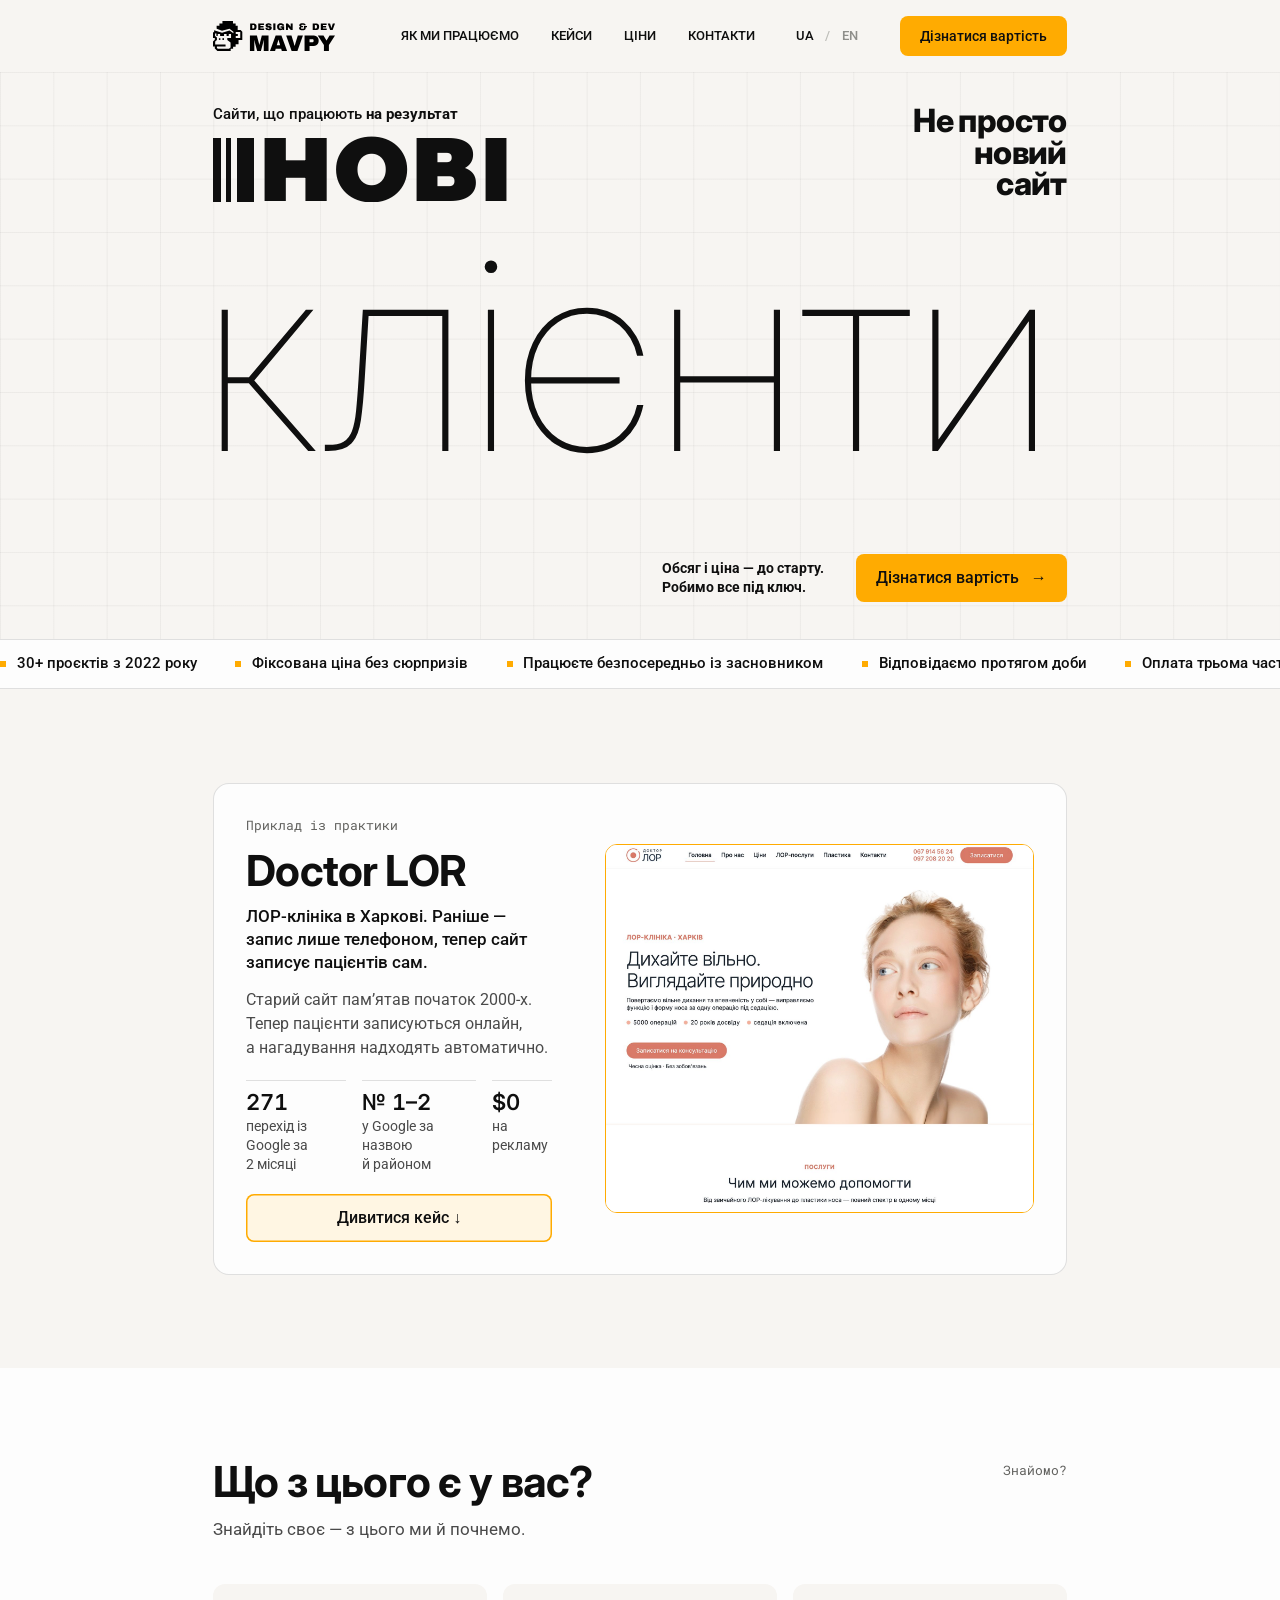
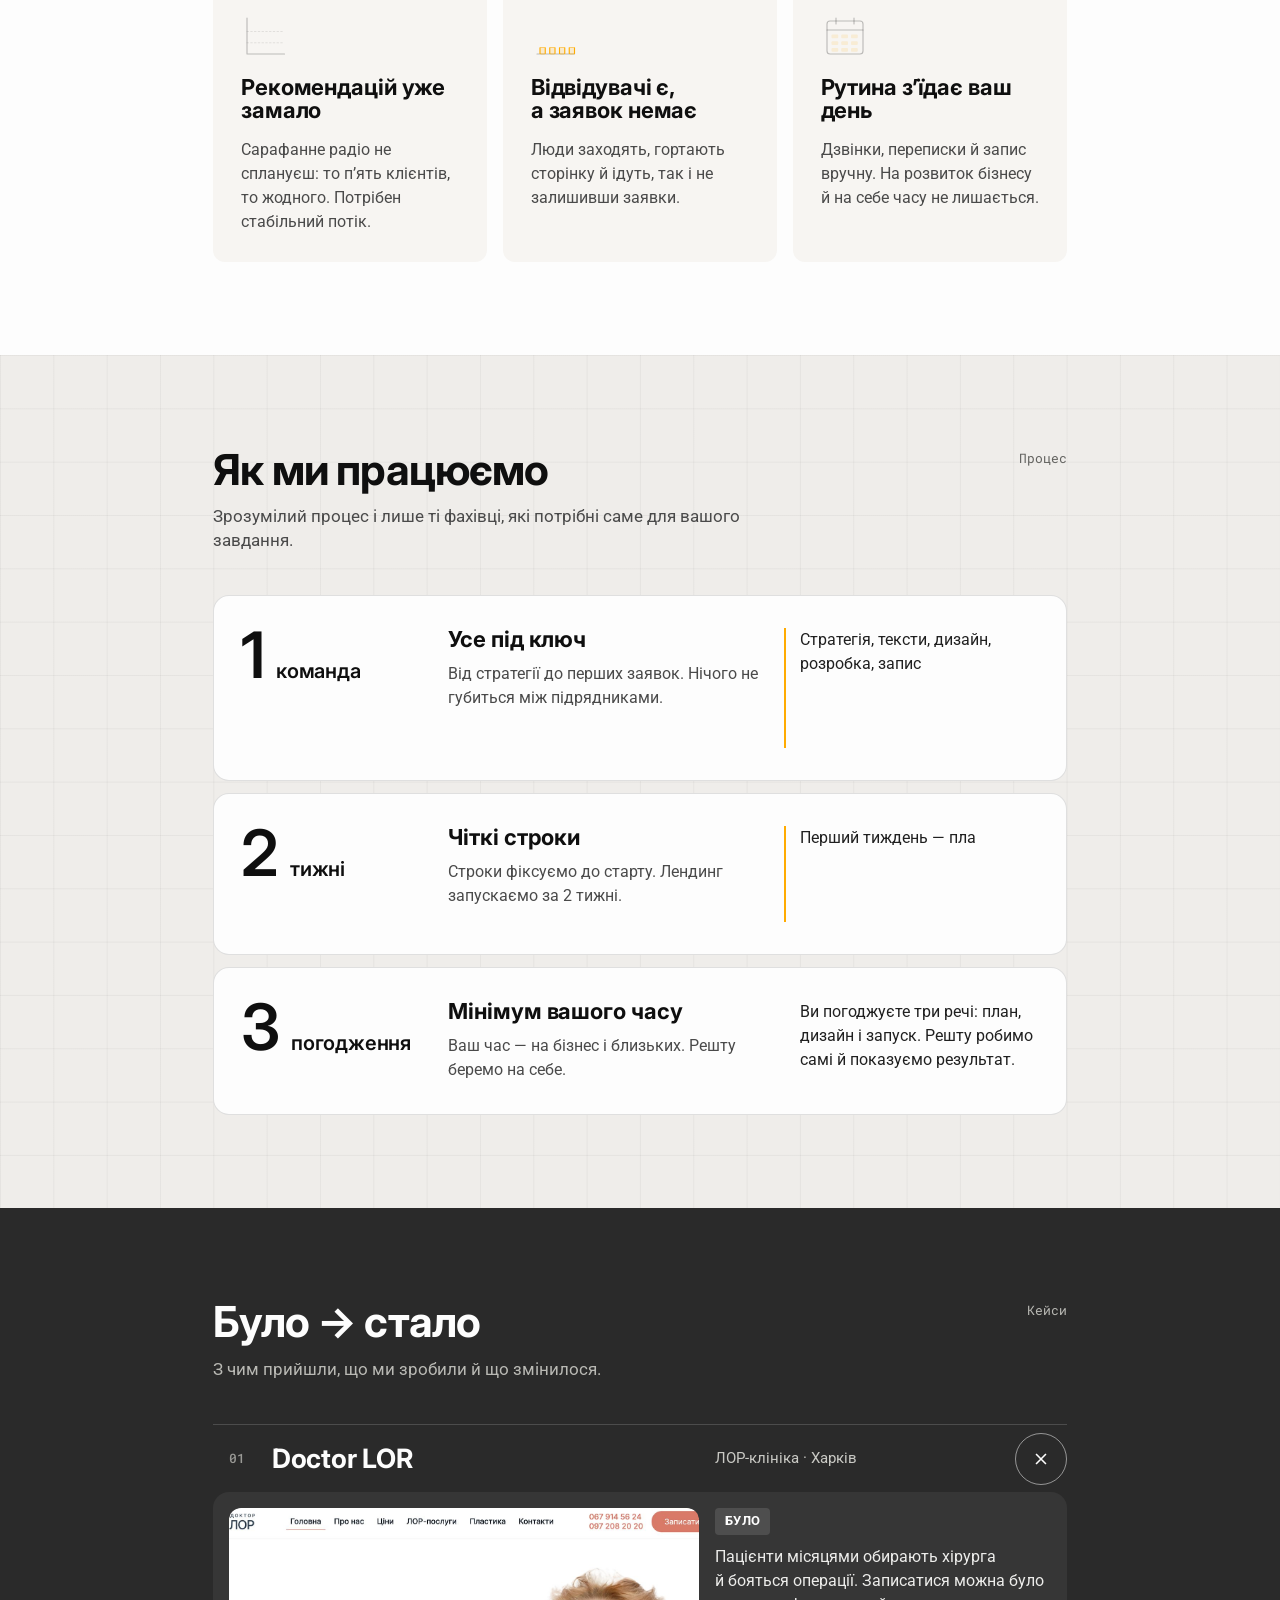
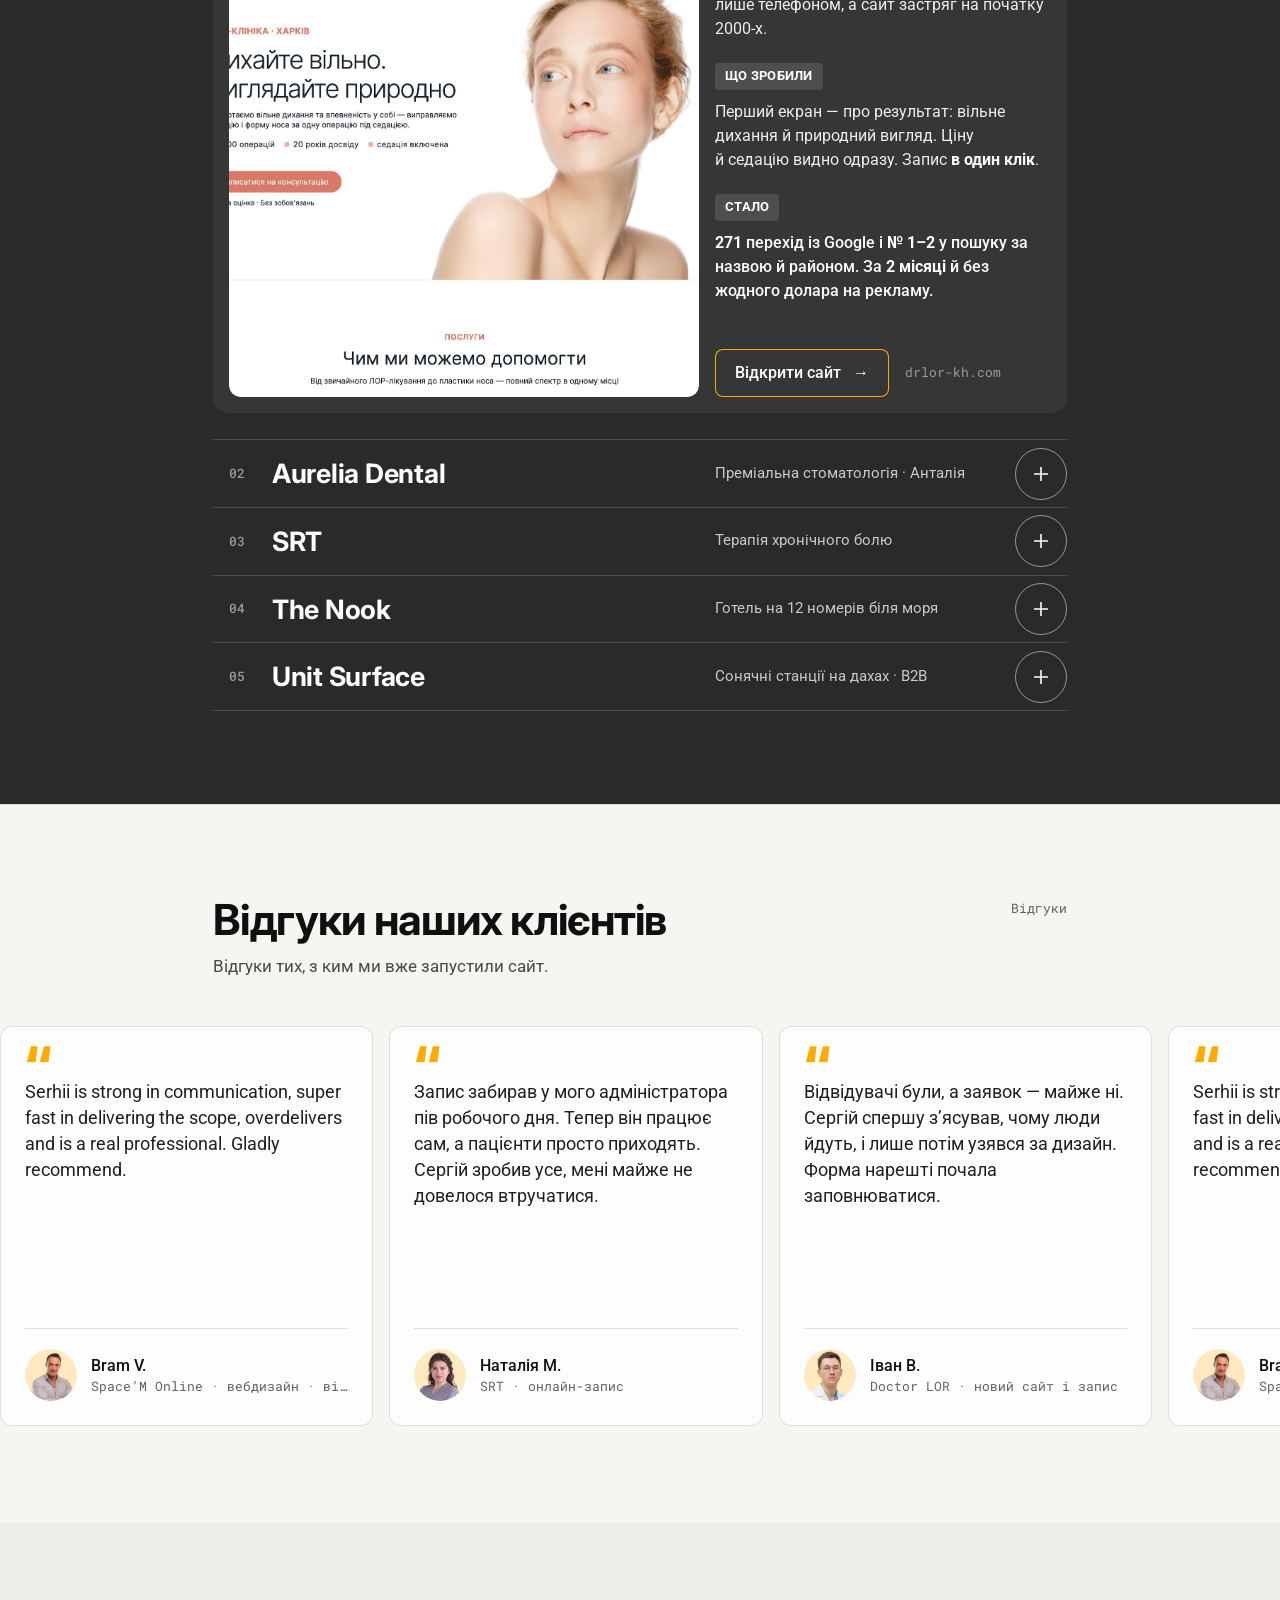
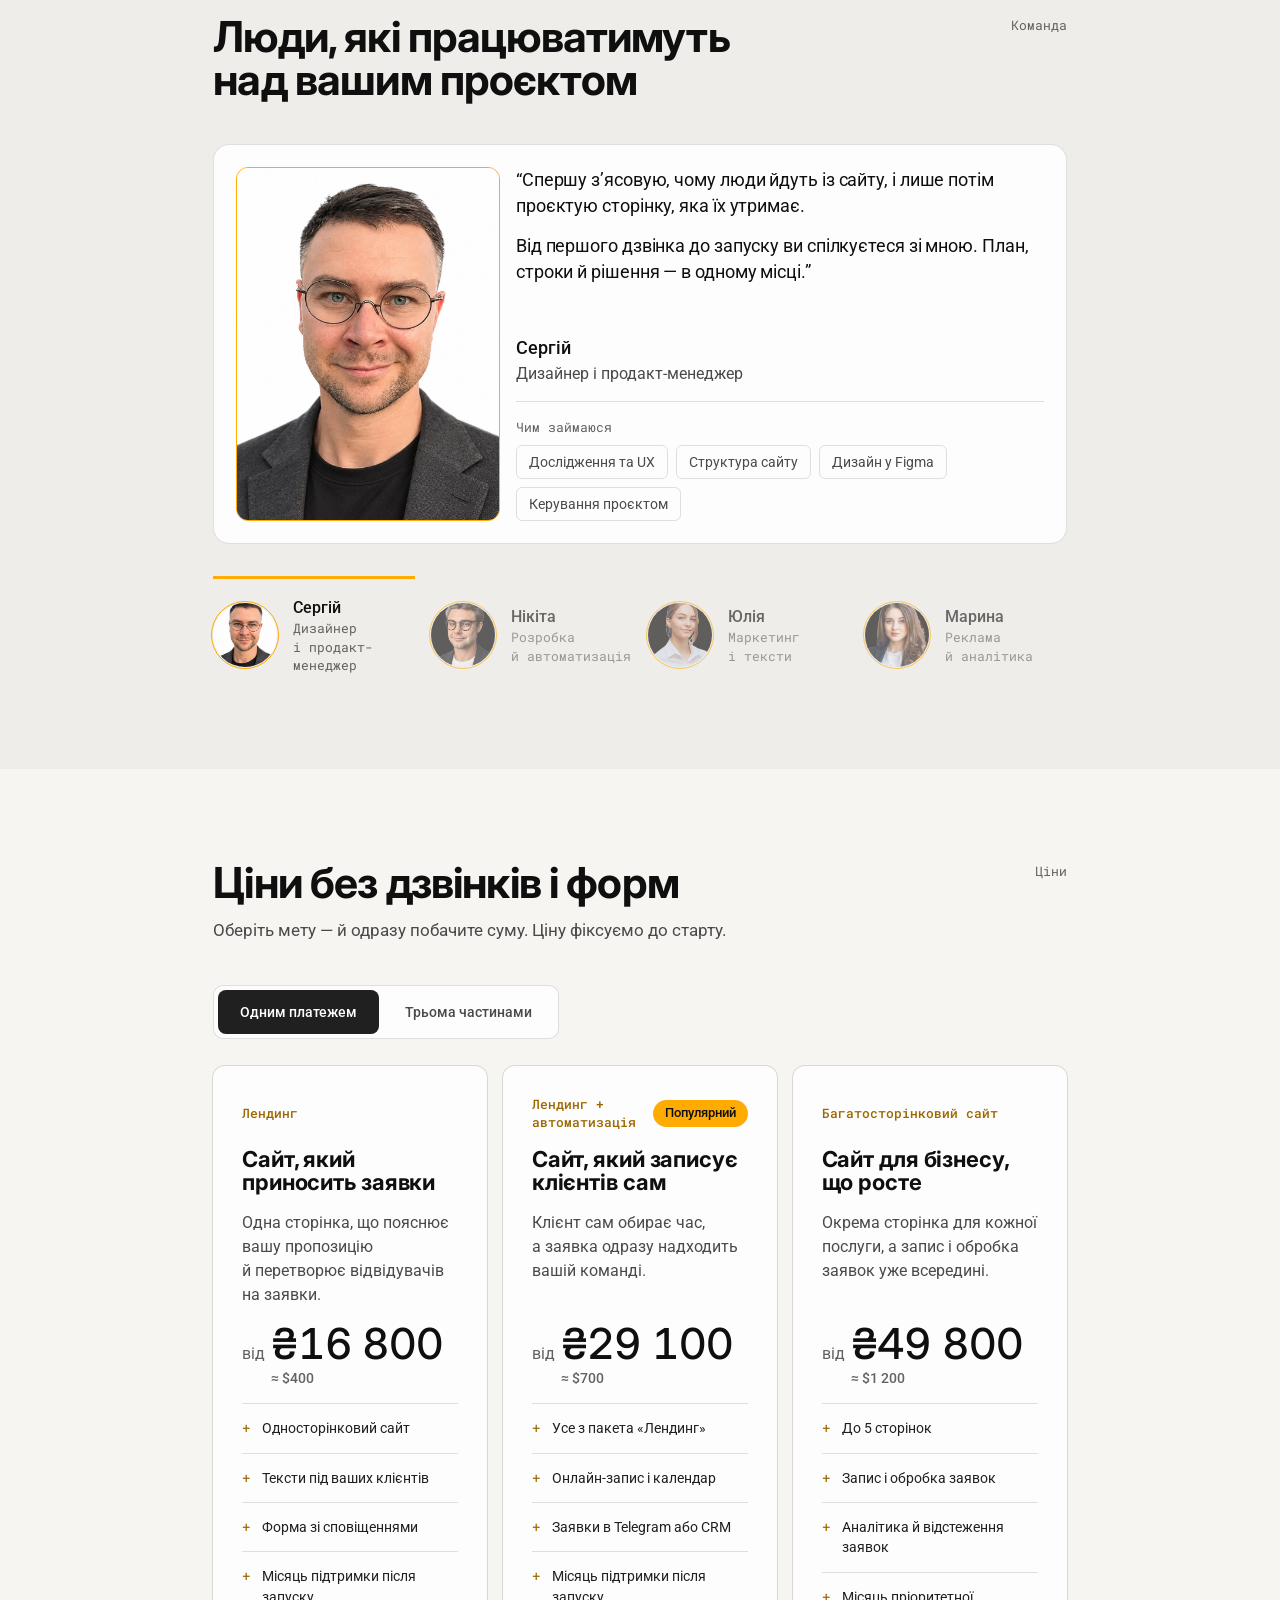
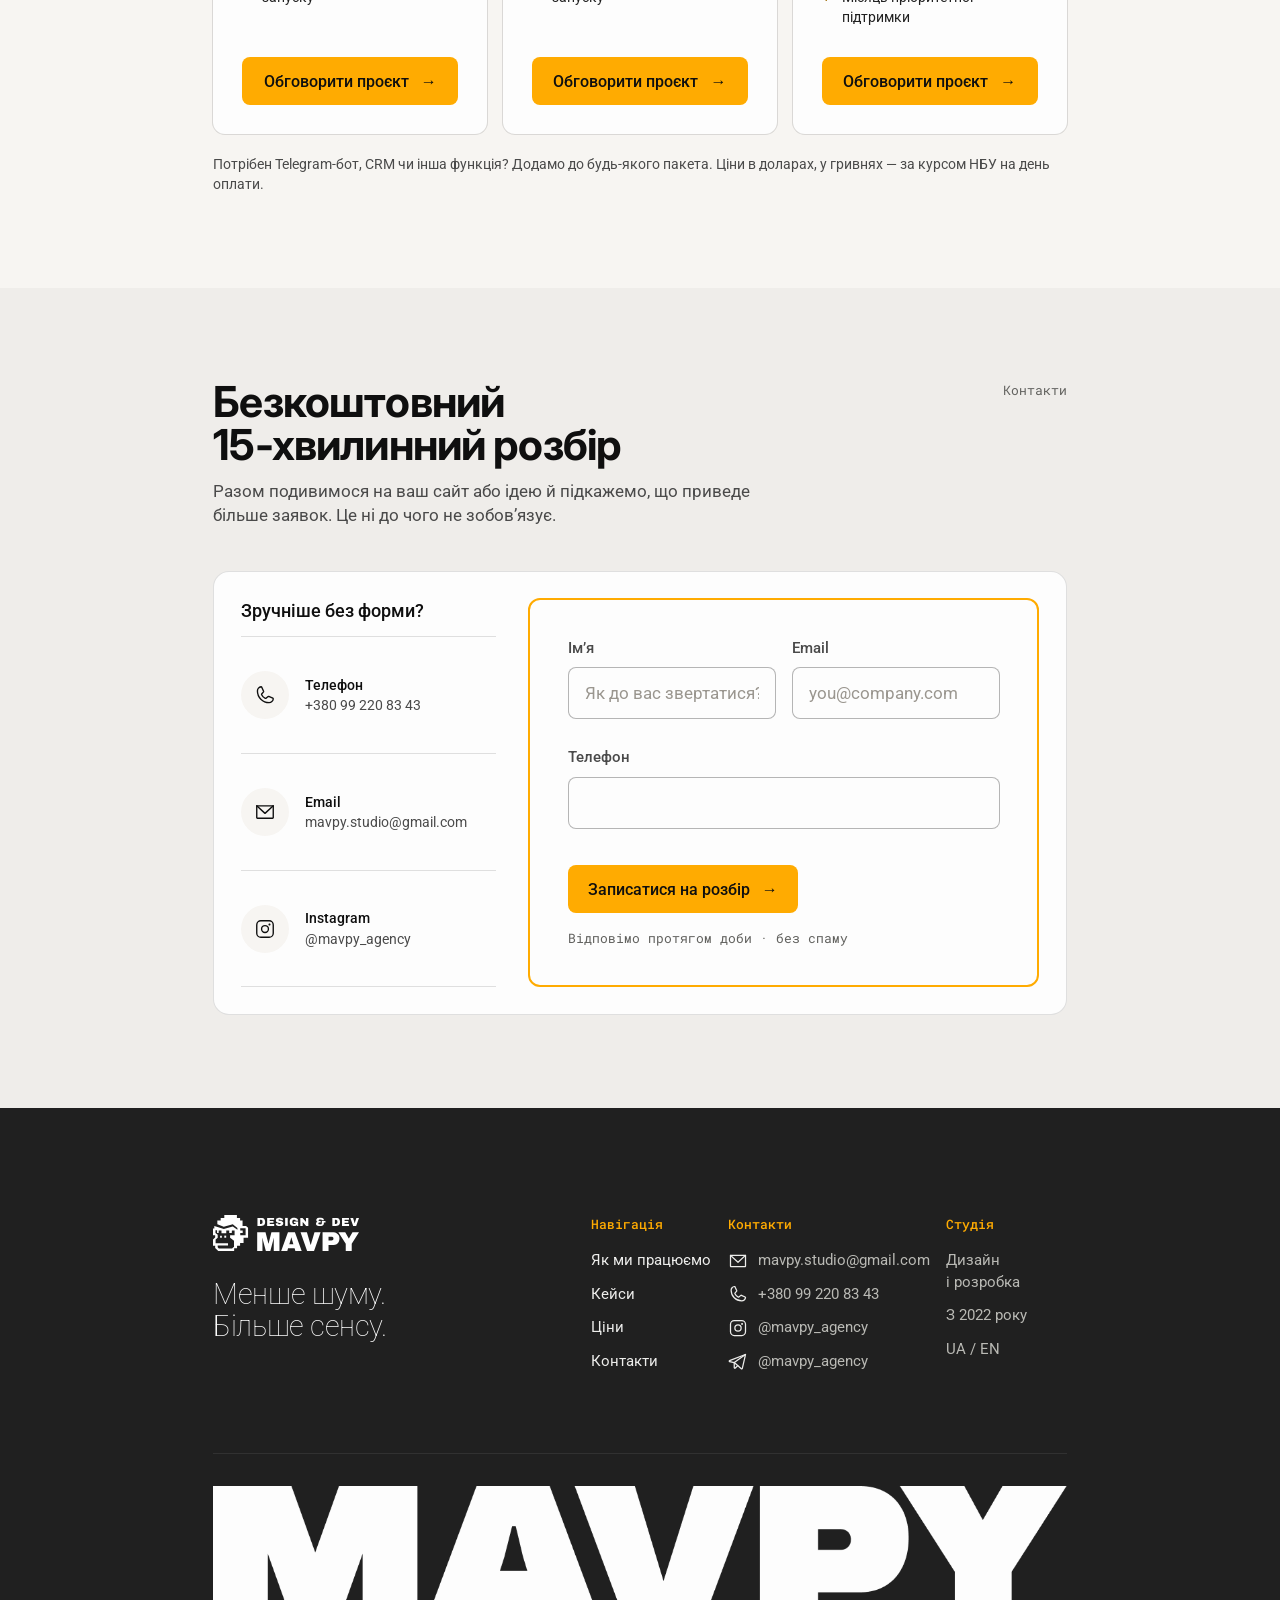
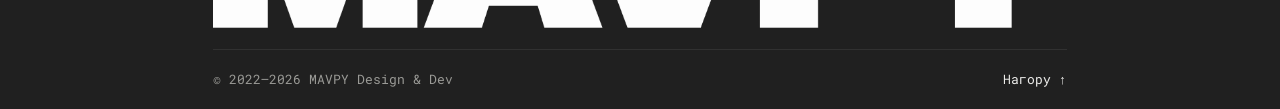
==== commit 7e1e2e77: "v3.12: UA hero like EN, button widths and hover, process timing, case shots, prices, footer logo, te" ====
--- a/index.html
+++ b/index.html
@@ -30,16 +30,16 @@
   <div class="mv-wrap mv-hero-in">
     <div class="mv-hero-top">
       <div>
-        <p class="mv-kicker a-blur" style="--d:.45s">Сайти, що працюють <b>замість вас</b></p>
+        <p class="mv-kicker a-blur" style="--d:.45s">Сайти, що працюють <b>на результат</b></p>
         <h1 style="margin:0">
-          <span class="a-mask"><span class="mv-more"><span class="mv-bars" aria-hidden="true"><i></i><i></i><i></i></span><span class="mv-more-w">НОВІ КЛІЄНТИ</span></span></span>
-          <span class="a-mask"><span class="mv-clients" style="--d:.15s">стабільно</span></span>
+          <span class="a-mask"><span class="mv-more"><span class="mv-bars" aria-hidden="true"><i></i><i></i><i></i></span><span class="mv-more-w">НОВІ</span></span></span>
+          <span class="a-mask"><span class="mv-clients" style="--d:.15s">клієнти</span></span>
         </h1>
       </div>
-      <p class="mv-notjust" data-type="" aria-label="Ваш час — для бізнесу, заявки збирає сайт">Ваш час — для бізнесу,<br>заявки збирає сайт</p>
+      <p class="mv-notjust" data-type="" aria-label="Не просто новий сайт">Не просто<br>новий<br>сайт</p>
     </div>
     <div class="mv-hero-bottom">
-      <p class="mv-hero-note a-blur" style="--d:.6s">Робимо все: від стратегії до запуску.<br>Ви погоджуєте лише ключове.</p>
+      <p class="mv-hero-note a-blur" style="--d:.6s">Обсяг і ціна — до старту.<br>Робимо все під ключ.</p>
       <a href="#contact" class="mv-btn a-rise" style="--d:.8s">Дізнатися вартість <span class="ar" aria-hidden="true">→</span></a>
     </div>
   </div>
@@ -139,7 +139,7 @@
     <div><p class="v-foot-h">Контакти</p><a class="v-foot-ic" href="mailto:mavpy.studio@gmail.com"><svg class="ico" aria-hidden="true" stroke-width="3.75" stroke-linecap="round" stroke-linejoin="round" viewBox="0 0 60 60" fill="none"><path d="M7.5 13.125H52.5V45C52.5 45.4973 52.3025 45.9742 51.9508 46.3258C51.5992 46.6775 51.1223 46.875 50.625 46.875H9.375C8.87772 46.875 8.40081 46.6775 8.04918 46.3258C7.69754 45.9742 7.5 45.4973 7.5 45V13.125Z" stroke="currentColor"/><path d="M52.5 13.125L30 33.75L7.5 13.125" stroke="currentColor"/></svg><span>mavpy.studio@gmail.com</span></a><a class="v-foot-ic" href="tel:+380992208343"><svg class="ico" aria-hidden="true" stroke-width="3.75" stroke-linecap="round" stroke-linejoin="round" viewBox="0 0 60 60" fill="none"><path d="M38.5289 34.0641C38.7886 33.8913 39.0872 33.786 39.3979 33.7578C39.7085 33.7295 40.0212 33.7792 40.3078 33.9023L51.3609 38.8547C51.7334 39.0139 52.0444 39.2895 52.2472 39.6401C52.45 39.9908 52.5337 40.3977 52.4859 40.8C52.1218 43.5212 50.7818 46.0176 48.715 47.8248C46.6482 49.632 43.9955 50.6271 41.25 50.625C32.7962 50.625 24.6887 47.2668 18.711 41.289C12.7333 35.3113 9.375 27.2038 9.375 18.75C9.3729 16.0045 10.368 13.3518 12.1752 11.285C13.9825 9.21825 16.4788 7.8782 19.2 7.51407C19.6023 7.46628 20.0092 7.55006 20.3599 7.75286C20.7105 7.95566 20.9861 8.26658 21.1453 8.63907L26.0977 19.7016C26.2193 19.9857 26.2689 20.2955 26.2419 20.6034C26.2149 20.9113 26.1122 21.2078 25.943 21.4664L20.9344 27.4219C20.7567 27.69 20.6517 27.9996 20.6295 28.3204C20.6073 28.6413 20.6687 28.9624 20.8078 29.2524C22.7461 33.2203 26.8477 37.2727 30.8273 39.1922C31.1189 39.3307 31.4414 39.3907 31.7633 39.3665C32.0851 39.3422 32.395 39.2345 32.6625 39.0539L38.5289 34.0641Z" stroke="currentColor"/></svg><span>+380 99 220 83 43</span></a><a class="v-foot-ic" href="https://instagram.com/mavpy_agency" target="_blank" rel="noopener"><svg class="ico" aria-hidden="true" stroke-width="3.75" stroke-linecap="round" stroke-linejoin="round" viewBox="0 0 60 60" fill="none"><path d="M39.375 30C39.375 35.1777 35.1777 39.375 30 39.375C24.8223 39.375 20.625 35.1777 20.625 30C20.625 24.8223 24.8223 20.625 30 20.625C35.1777 20.625 39.375 24.8223 39.375 30Z" stroke="currentColor"/><path d="M18.75 7.5H41.25C47.4632 7.5 52.5 12.5368 52.5 18.75V41.25C52.5 47.4632 47.4632 52.5 41.25 52.5H18.75C12.5368 52.5 7.5 47.4632 7.5 41.25V18.75C7.5 12.5368 12.5368 7.5 18.75 7.5Z" stroke="currentColor"/><path d="M42.1875 20.625C43.7408 20.625 45 19.3658 45 17.8125C45 16.2592 43.7408 15 42.1875 15C40.6342 15 39.375 16.2592 39.375 17.8125C39.375 19.3658 40.6342 20.625 42.1875 20.625Z" fill="currentColor"/></svg><span>@mavpy_agency</span></a><a class="v-foot-ic" href="https://t.me/mavpy_agency" target="_blank" rel="noopener"><svg class="ico" aria-hidden="true" stroke-width="3.75" stroke-linecap="round" stroke-linejoin="round" viewBox="0 0 60 60" fill="none"><path d="M18.7501 31.6103L39.9048 50.1564C40.1485 50.3714 40.4439 50.5194 40.762 50.5858C41.0801 50.6522 41.41 50.6349 41.7193 50.5354C42.0287 50.4359 42.3069 50.2577 42.5266 50.0183C42.7464 49.7789 42.9001 49.4864 42.9728 49.1697L52.5001 7.78612C52.5094 7.74462 52.5072 7.70137 52.4938 7.66101C52.4805 7.62066 52.4563 7.5847 52.4241 7.55701C52.3918 7.52931 52.3526 7.51092 52.3107 7.5038C52.2687 7.49668 52.2257 7.5011 52.1861 7.51659L4.68762 26.1049C4.39275 26.2184 4.14265 26.4244 3.97486 26.6921C3.80708 26.9599 3.73065 27.2748 3.75707 27.5896C3.78348 27.9045 3.9113 28.2023 4.12135 28.4383C4.3314 28.6743 4.61234 28.8358 4.92199 28.8986L18.7501 31.6103Z" stroke="currentColor"/><path d="M18.7495 31.6101L52.3612 7.521" stroke="currentColor"/><path d="M29.1487 40.7299L21.9745 48.1736C21.7153 48.4426 21.3816 48.628 21.0163 48.706C20.651 48.7841 20.2707 48.7513 19.9242 48.6118C19.5777 48.4722 19.2808 48.2324 19.0715 47.923C18.8622 47.6136 18.7501 47.2487 18.7495 46.8752V31.6104" stroke="currentColor"/></svg><span>@mavpy_agency</span></a></div>
     <div><p class="v-foot-h">Студія</p><span>Дизайн і розробка</span><span>З 2022 року</span><span>UA / EN</span></div></div>
   <div class="v-ticks v-ticks--line" aria-hidden="true"></div>
-  <p class="v-foot-word v-foot-word--txt" data-fit=""><span>MAVPY</span></p>
+  <p class="v-foot-word v-foot-word--img"><img src="assets/img/footer-wordmark.png" alt="MAVPY" width="1271" height="212" loading="lazy"></p>
   <div class="v-foot-bot"><span>© 2022–2026 MAVPY Design & Dev</span><a href="#top">Нагору ↑</a></div>
 </div></footer>
 </div>
--- a/styles.css
+++ b/styles.css
@@ -1113,3 +1113,40 @@
 /* footer: plain MAVPY wordmark again (no mascot), stretched to the full width like the image was */
 .v-foot-word--txt{font-family:'Montserrat','Archivo','Arial Black',sans-serif;font-weight:900;letter-spacing:-.01em;line-height:.78;color:var(--white)}
 .v-foot-word--txt span{display:inline-block}
+
+/* =========================================================
+   v3.12 — Serhii's notes on «✏️ Правки и контент → v3.12» (notes/2026-11-26-v3.12-edits.md)
+   ========================================================= */
+/* hero UA = hero EN: «НОВІ / клієнти», same sizes, same section height */
+:lang(uk) .mv-hero .mv-more{font-size:calc(135 * var(--u));letter-spacing:.02em;line-height:.74}
+:lang(uk) .mv-hero .mv-more-w{letter-spacing:.02em}
+:lang(uk) .mv-hero .mv-notjust{font-size:calc(48 * var(--u));line-height:calc(47 * var(--u))}
+@media (max-width:1199px){
+  :lang(uk) .mv-hero .mv-more{font-size:calc((100vw - 40px) * .2)}
+  :lang(uk) .mv-hero .mv-notjust{font-size:28px;line-height:24px}
+}
+:lang(uk) .mv-hero .mv-clients{margin-bottom:.078em !important}
+@media (min-width:1200px){:lang(uk) .mv-hero .mv-hero-bottom{margin-top:calc(134 * var(--u))}}
+/* buttons: full width only on phones; tablet and desktop — as wide as the text */
+@media (min-width:601px) and (max-width:1199px){
+  .mv .mv-btn{width:auto !important;align-self:flex-start;justify-content:center}
+  .mv .v-actions{width:auto}
+  .mv-hero-bottom{align-items:flex-start}
+}
+/* featured: screenshot frame as thick as the button outline; button with a light amber tint */
+.v-fc-shot{border-width:1.5px}
+.v-fc-txt .v-actions .mv-btn--amber{background:#FFF6E3}
+.v-fc-txt .v-actions .mv-btn--amber:hover{background:#FFEFCF}
+.pseq .v-flow-side::before{transition-duration:1.8s}
+/* cases: every screenshot fills the frame's full height, like the first case */
+.v-case-shot{display:flex}
+.v-case-shot img,.v-case-shot img.is-wide{width:100%;height:100%;object-fit:cover;object-position:50% 0}
+@media (max-width:1199px){.v-case-shot img,.v-case-shot img.is-wide{height:auto;object-fit:initial}}
+/* footer: new wordmark image (no mascot) */
+.v-foot-word--img{font-size:0;line-height:0}
+.v-foot-word--img img{display:block;width:100%;height:auto}
+/* pricing UA: the dollar line sits right under the hryvnia sum, flush with its left edge */
+.v-price{display:grid;grid-template-columns:auto 1fr;align-items:baseline;column-gap:.4em;row-gap:4px}
+.v-price > span:first-child{grid-column:1;grid-row:1}
+.v-price b{grid-column:2;grid-row:1;justify-self:start}
+.v-price .v-price-sub{grid-column:2;grid-row:2;flex-basis:auto}
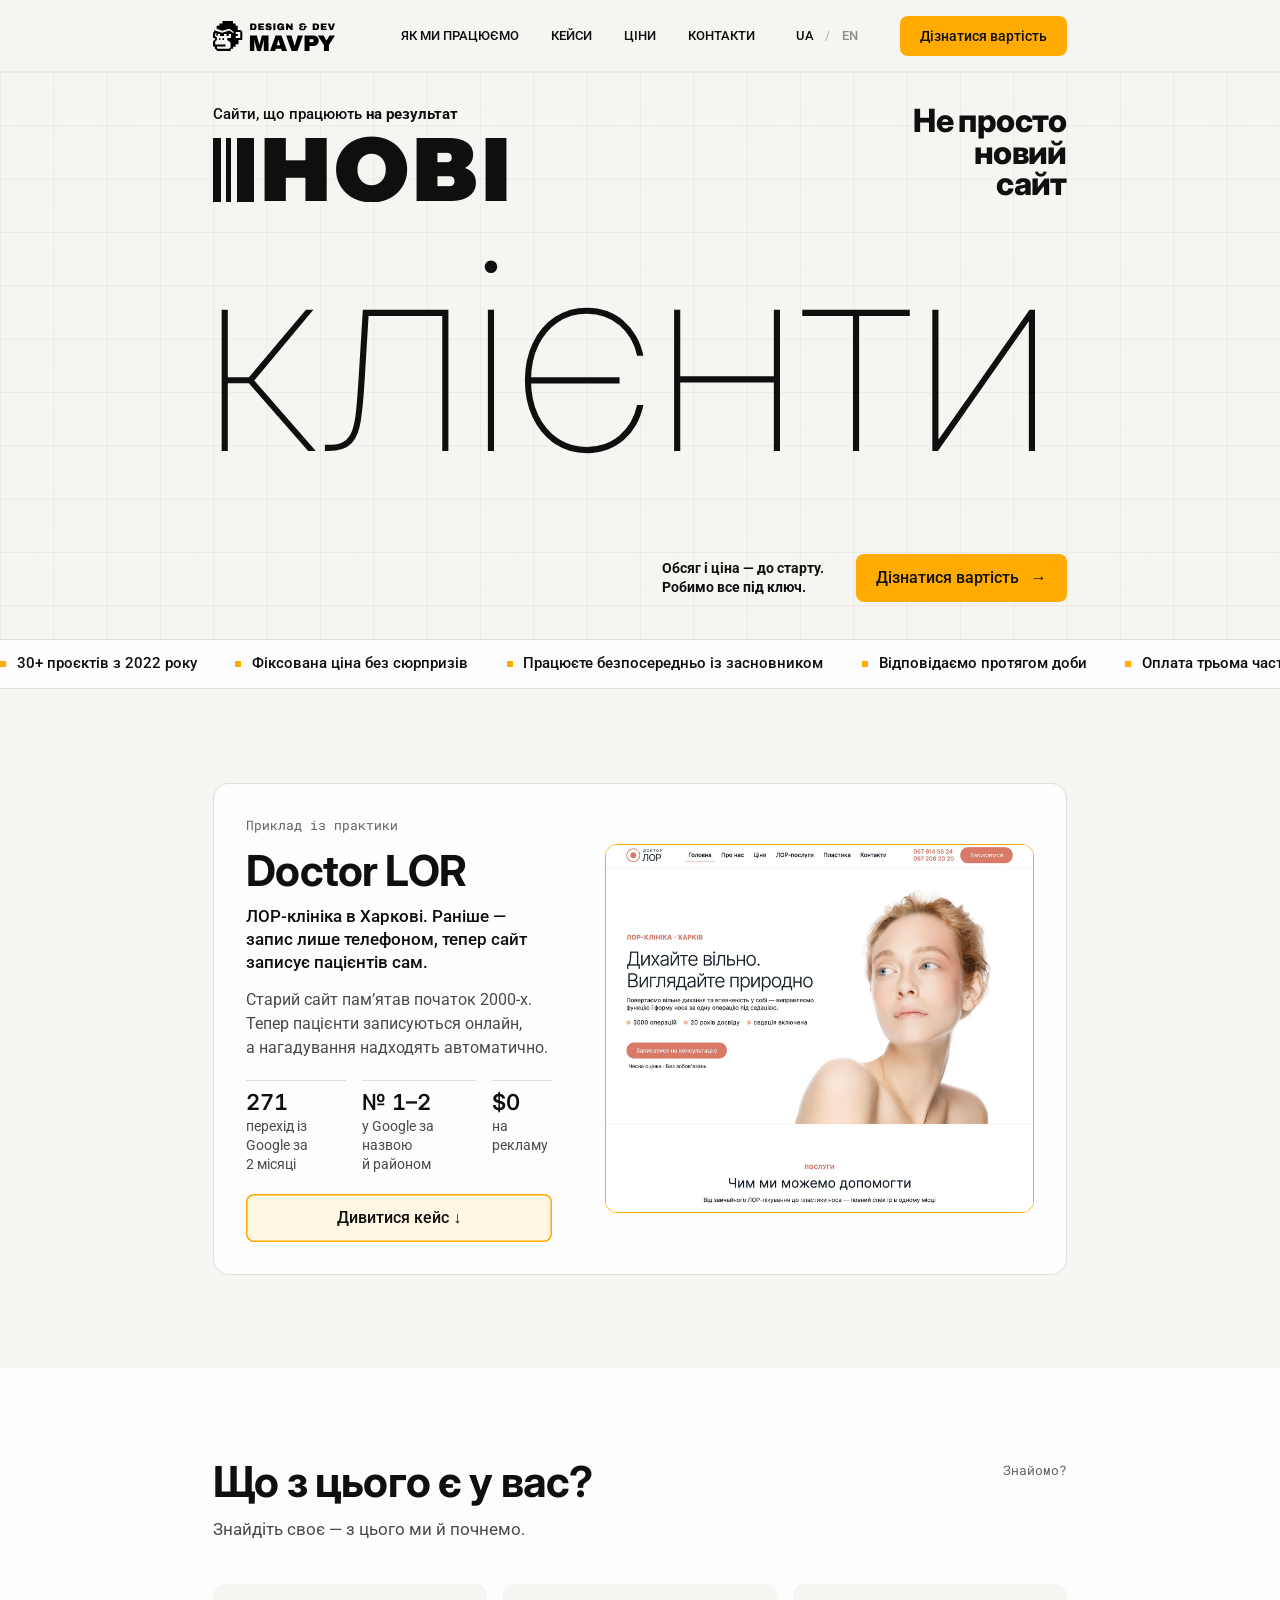
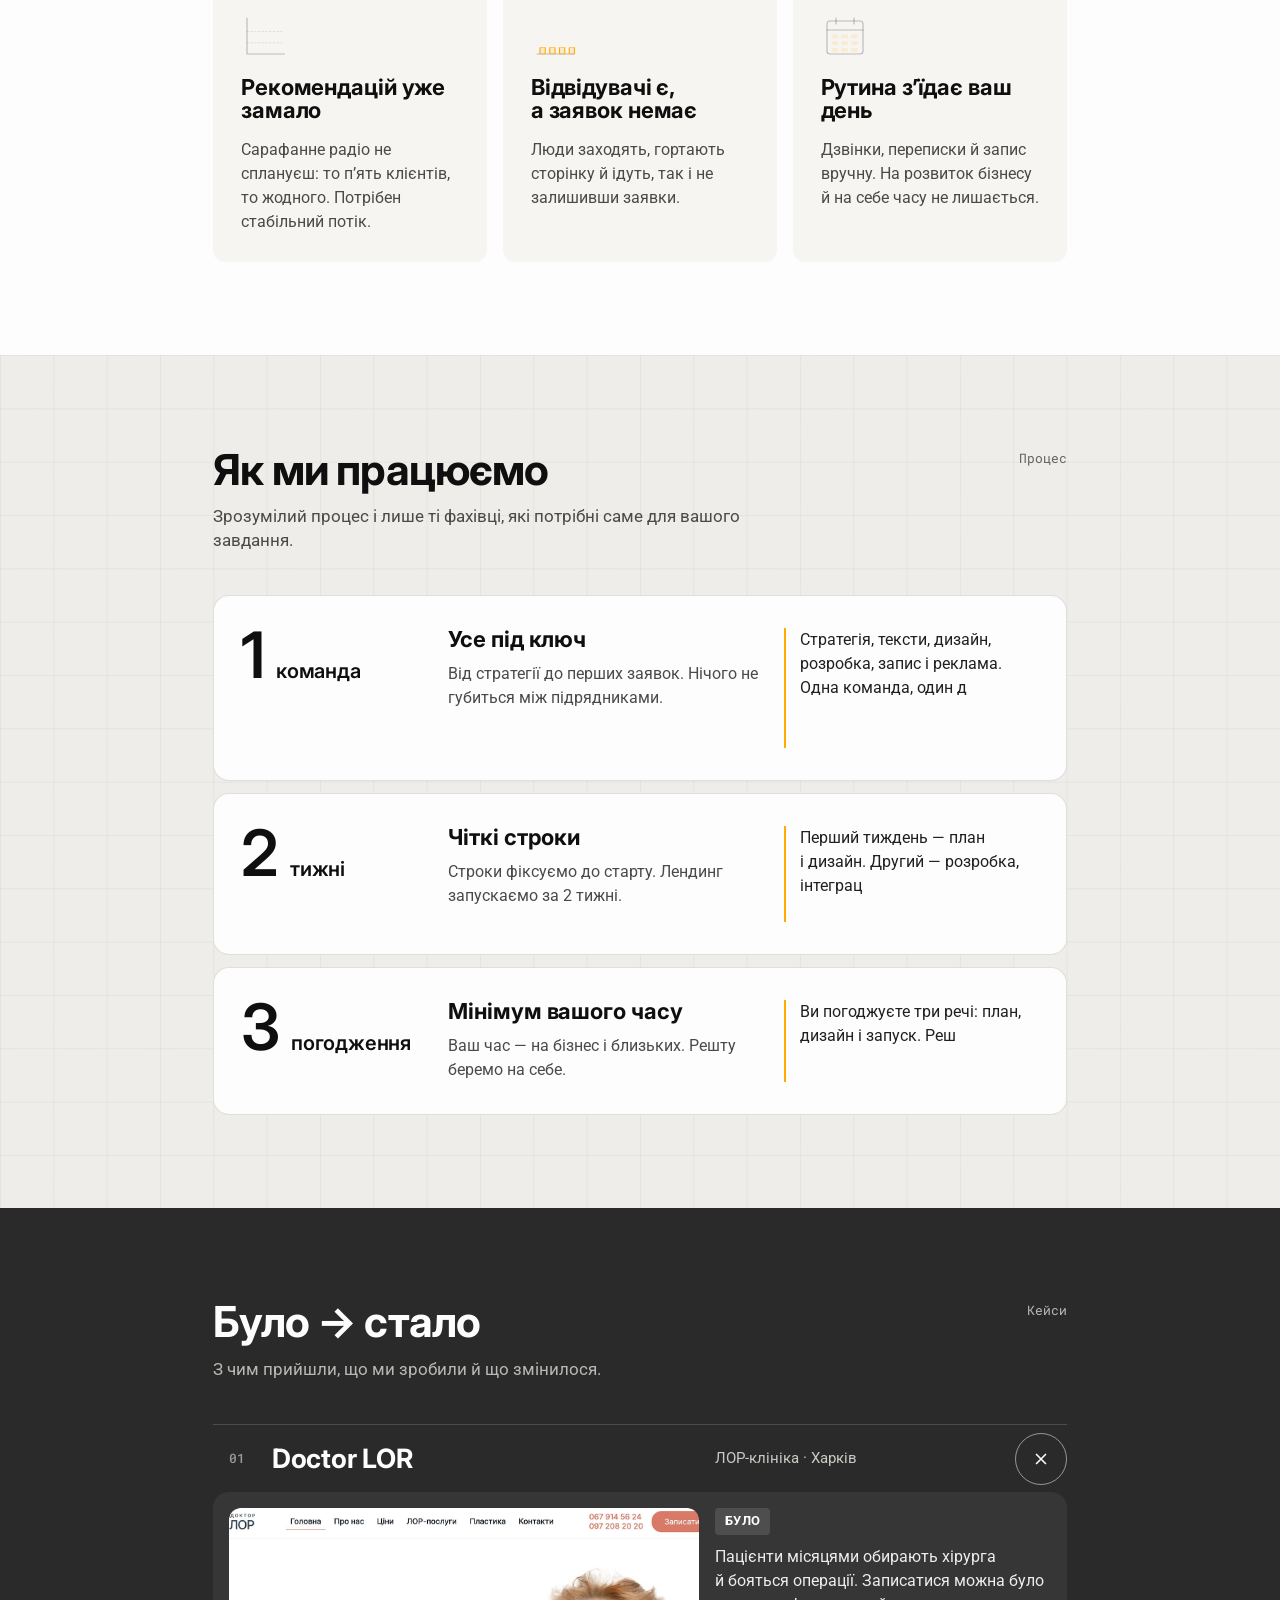
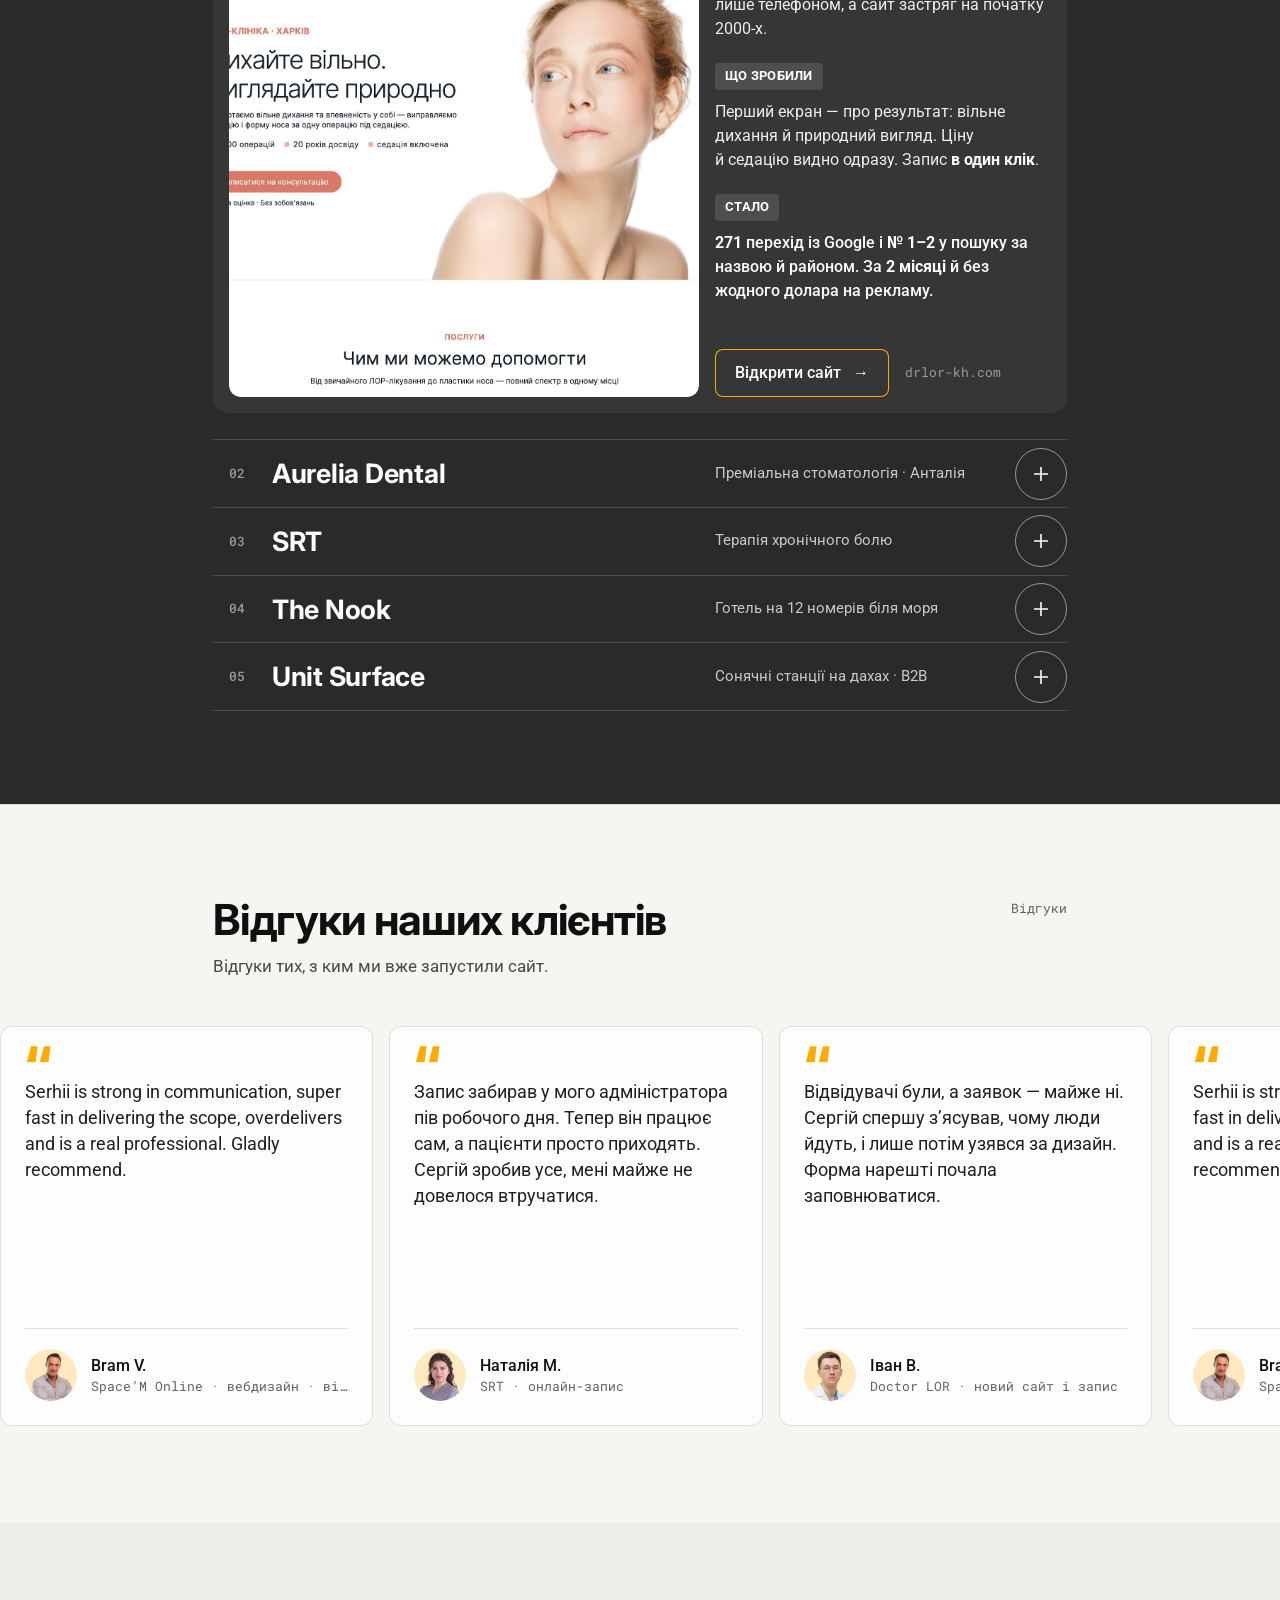
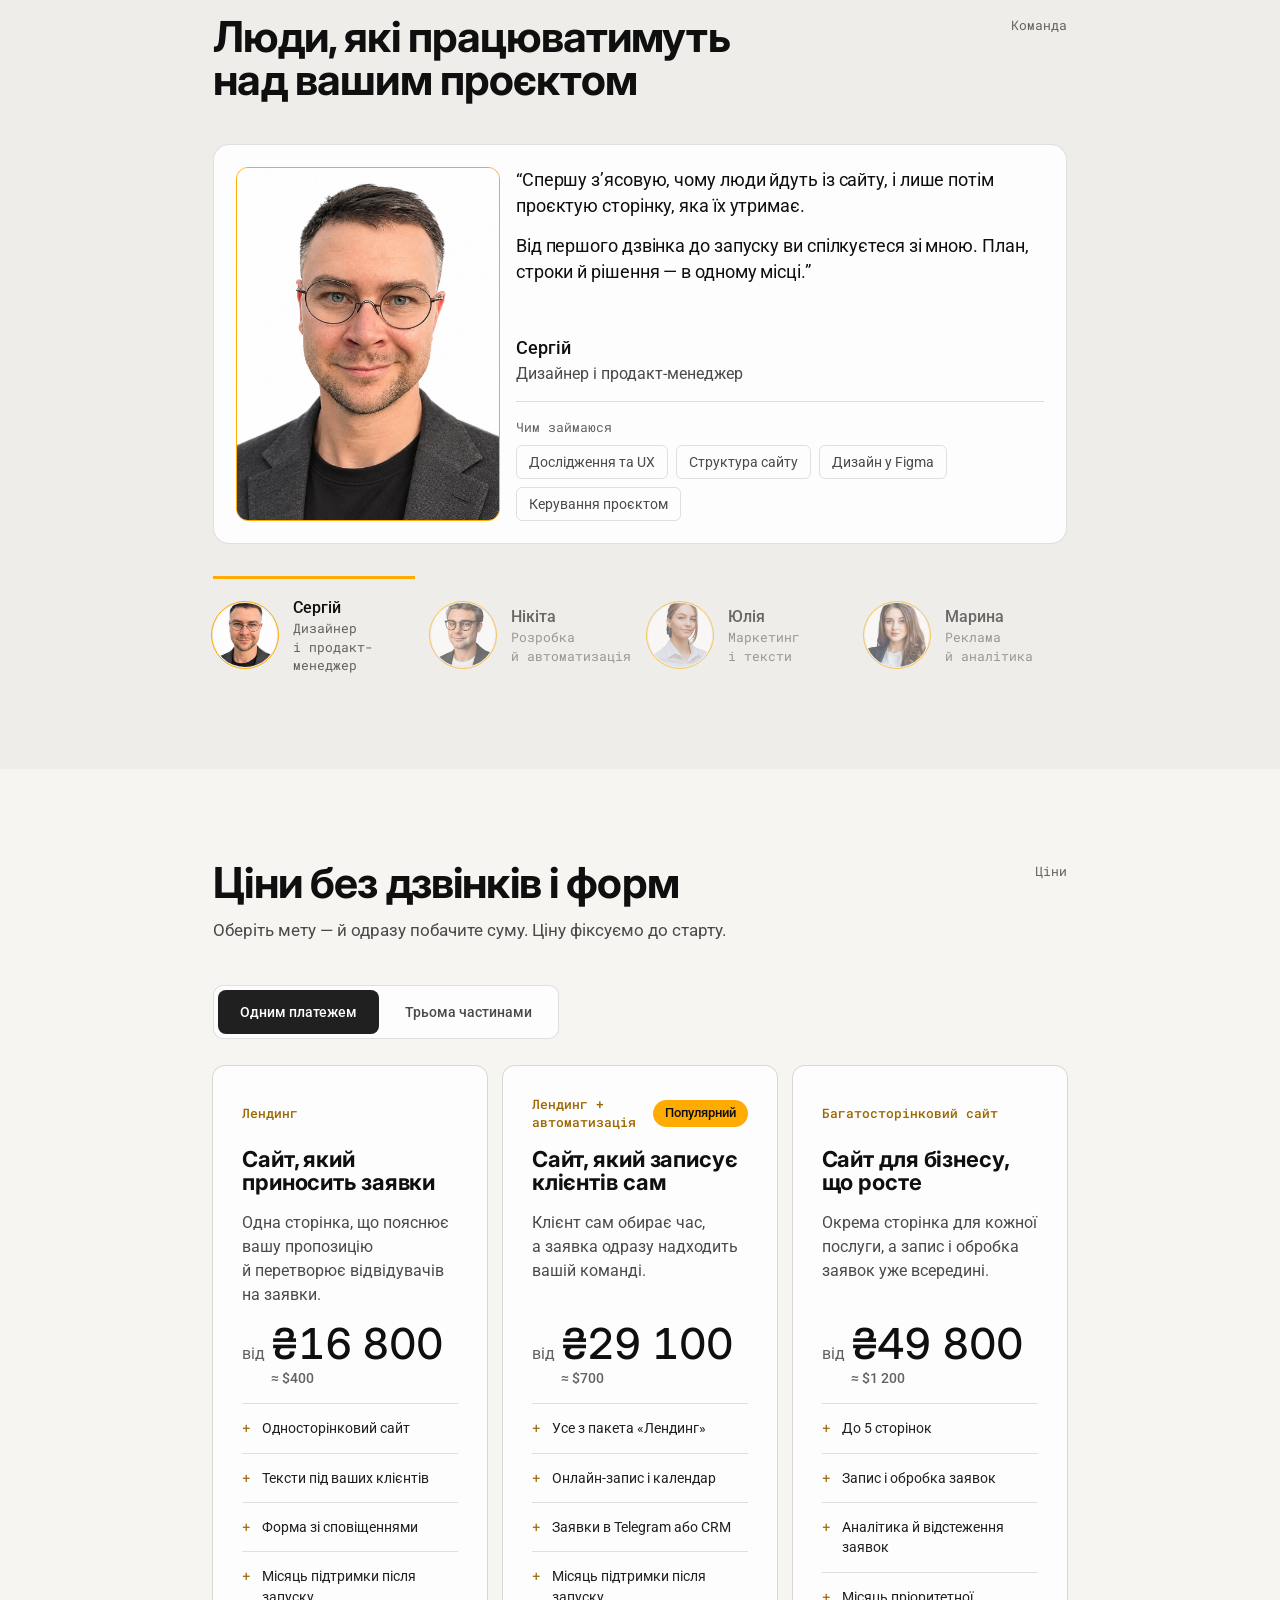
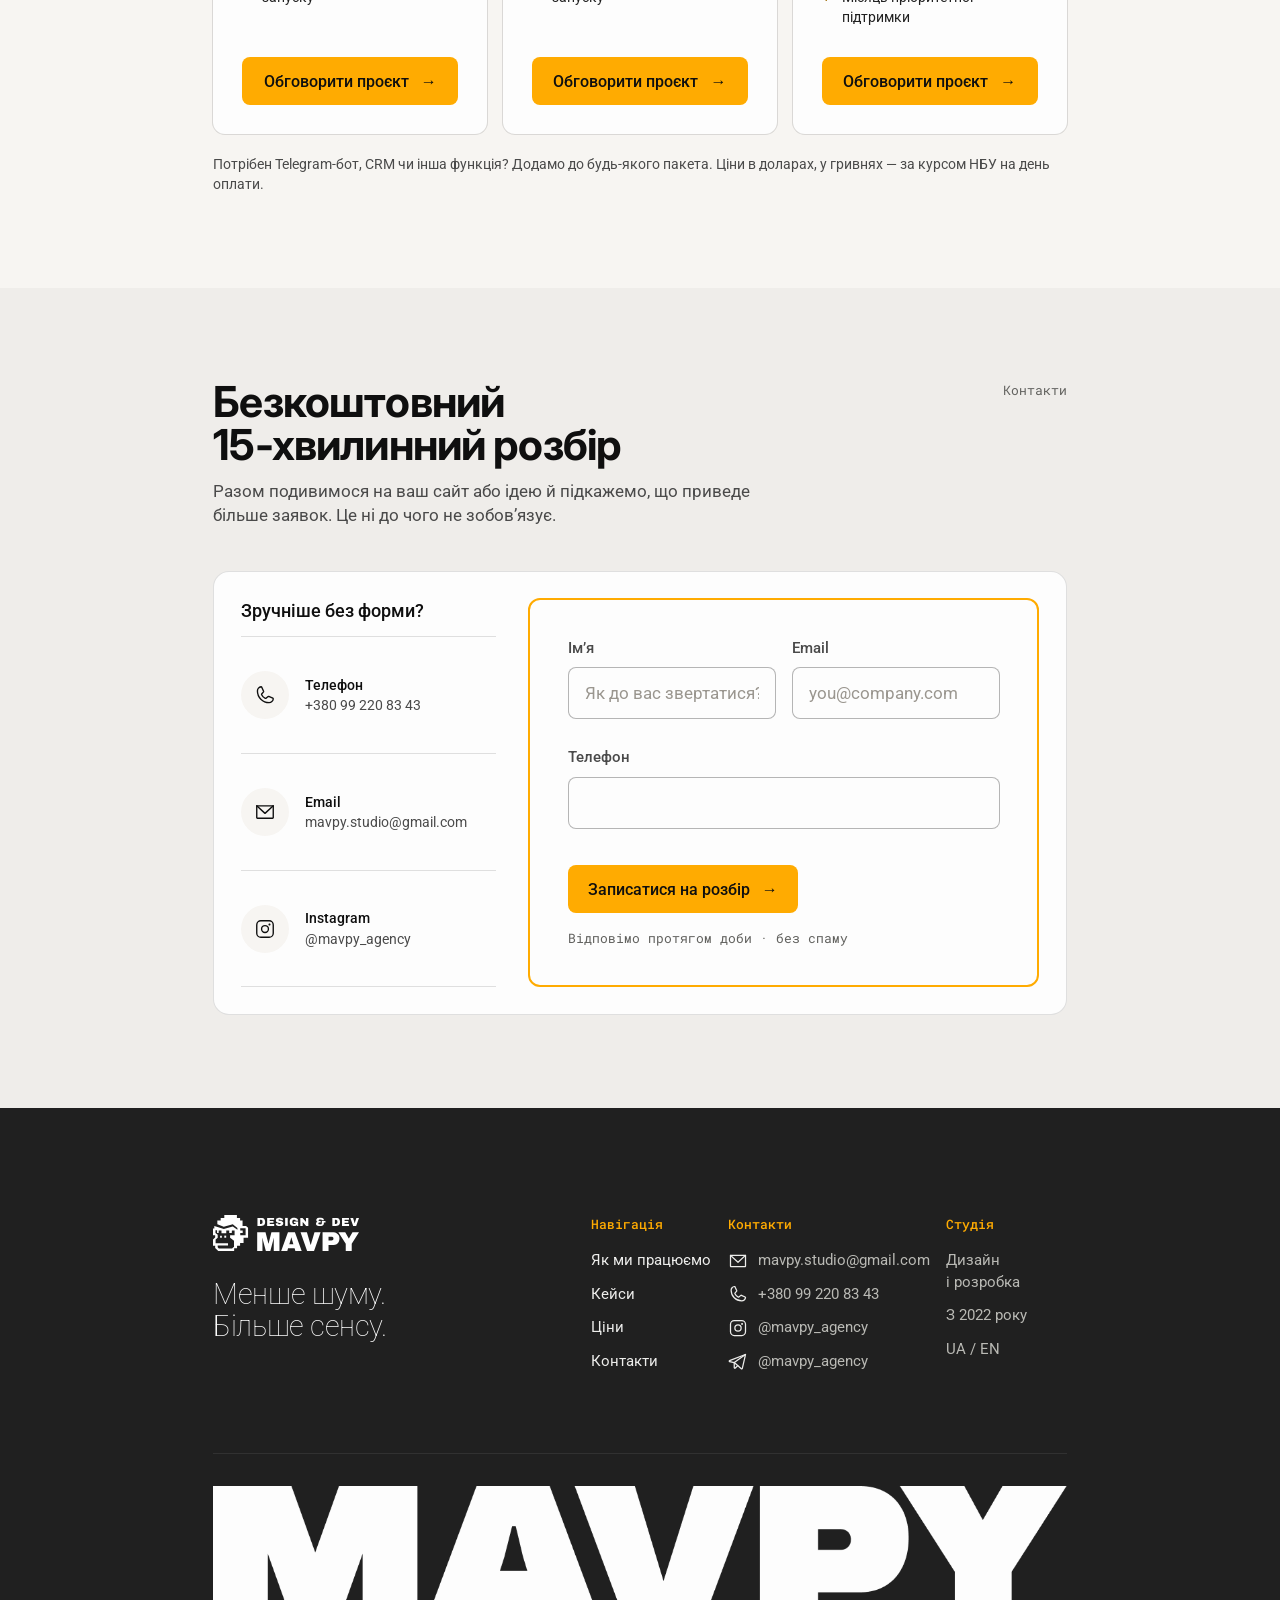
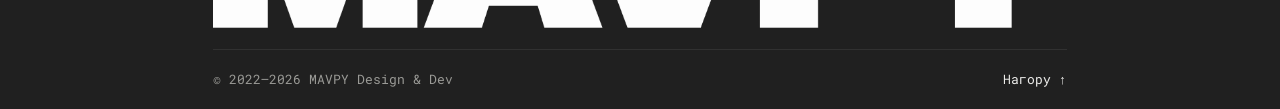
==== commit 741fd398: "v3.14: always open at top, header line, mobile hero button, reviews slider, equal portraits, form fi" ====
--- a/index.html
+++ b/index.html
@@ -11,6 +11,7 @@
 <link href="https://fonts.googleapis.com/css2?family=BBH+Hegarty&family=Archivo:wght@500;600;700;800;900&family=Roboto:wght@100;300;400;500;700&family=Roboto+Mono:wght@400;500&family=Inter:wght@100;600;700;800;900&family=Unbounded:wght@900&family=Montserrat:wght@900&display=swap" rel="stylesheet">
 <link rel="stylesheet" href="styles.css">
 <style>body{margin:0;background:#F7F5F2}</style>
+<script>if('scrollRestoration' in history)history.scrollRestoration='manual';if(location.hash)history.replaceState(null,'',location.pathname+location.search);</script>
 </head>
 <body>
 <div class="mv m-kinetic" lang="uk" data-lang-redirect="">
@@ -99,7 +100,8 @@
   </div></div></div>
 </article></div></div></section>
 <section class="v-sec v-bg-base v-rule" data-reveal=""><div class="v-wrap"><div class="v-head "><p class="v-idx"><span>Відгуки</span></p><div><h2 class="v-h2">Відгуки наших клієнтів</h2><p class="v-lead">Відгуки тих, з ким ми вже запустили сайт.</p></div></div></div>
-  <div class="mv-marq v-revs"><div class="mv-track mv-track--slow"><figure class="v-card v-review"><span class="q" aria-hidden="true">“</span><blockquote>Serhii is strong in communication, super fast in delivering the scope, overdelivers and is a real professional. Gladly recommend.</blockquote><figcaption><img class="v-ava" src="assets/img/review-bram-spacem.png" alt="" loading="lazy" decoding="async"><span><strong>Bram V.</strong><em>Space’M Online · вебдизайн · відгук з Upwork</em></span></figcaption></figure><figure class="v-card v-review"><span class="q" aria-hidden="true">“</span><blockquote>Запис забирав у мого адміністратора пів робочого дня. Тепер він працює сам, а пацієнти просто приходять. Сергій зробив усе, мені майже не довелося втручатися.</blockquote><figcaption><img class="v-ava" src="assets/img/review-natalia-srt.png" alt="" loading="lazy" decoding="async"><span><strong>Наталія М.</strong><em>SRT · онлайн-запис</em></span></figcaption></figure><figure class="v-card v-review"><span class="q" aria-hidden="true">“</span><blockquote>Відвідувачі були, а заявок — майже ні. Сергій спершу з’ясував, чому люди йдуть, і лише потім узявся за дизайн. Форма нарешті почала заповнюватися.</blockquote><figcaption><img class="v-ava" src="assets/img/review-ivan.png" alt="" loading="lazy" decoding="async"><span><strong>Іван В.</strong><em>Doctor LOR · новий сайт і запис</em></span></figcaption></figure><figure class="v-card v-review"><span class="q" aria-hidden="true">“</span><blockquote>Serhii is strong in communication, super fast in delivering the scope, overdelivers and is a real professional. Gladly recommend.</blockquote><figcaption><img class="v-ava" src="assets/img/review-bram-spacem.png" alt="" loading="lazy" decoding="async"><span><strong>Bram V.</strong><em>Space’M Online · вебдизайн · відгук з Upwork</em></span></figcaption></figure><figure class="v-card v-review"><span class="q" aria-hidden="true">“</span><blockquote>Запис забирав у мого адміністратора пів робочого дня. Тепер він працює сам, а пацієнти просто приходять. Сергій зробив усе, мені майже не довелося втручатися.</blockquote><figcaption><img class="v-ava" src="assets/img/review-natalia-srt.png" alt="" loading="lazy" decoding="async"><span><strong>Наталія М.</strong><em>SRT · онлайн-запис</em></span></figcaption></figure><figure class="v-card v-review"><span class="q" aria-hidden="true">“</span><blockquote>Відвідувачі були, а заявок — майже ні. Сергій спершу з’ясував, чому люди йдуть, і лише потім узявся за дизайн. Форма нарешті почала заповнюватися.</blockquote><figcaption><img class="v-ava" src="assets/img/review-ivan.png" alt="" loading="lazy" decoding="async"><span><strong>Іван В.</strong><em>Doctor LOR · новий сайт і запис</em></span></figcaption></figure><figure class="v-card v-review" aria-hidden="true"><span class="q" aria-hidden="true">“</span><blockquote>Serhii is strong in communication, super fast in delivering the scope, overdelivers and is a real professional. Gladly recommend.</blockquote><figcaption><img class="v-ava" src="assets/img/review-bram-spacem.png" alt="" loading="lazy" decoding="async"><span><strong>Bram V.</strong><em>Space’M Online · вебдизайн · відгук з Upwork</em></span></figcaption></figure><figure class="v-card v-review" aria-hidden="true"><span class="q" aria-hidden="true">“</span><blockquote>Запис забирав у мого адміністратора пів робочого дня. Тепер він працює сам, а пацієнти просто приходять. Сергій зробив усе, мені майже не довелося втручатися.</blockquote><figcaption><img class="v-ava" src="assets/img/review-natalia-srt.png" alt="" loading="lazy" decoding="async"><span><strong>Наталія М.</strong><em>SRT · онлайн-запис</em></span></figcaption></figure><figure class="v-card v-review" aria-hidden="true"><span class="q" aria-hidden="true">“</span><blockquote>Відвідувачі були, а заявок — майже ні. Сергій спершу з’ясував, чому люди йдуть, і лише потім узявся за дизайн. Форма нарешті почала заповнюватися.</blockquote><figcaption><img class="v-ava" src="assets/img/review-ivan.png" alt="" loading="lazy" decoding="async"><span><strong>Іван В.</strong><em>Doctor LOR · новий сайт і запис</em></span></figcaption></figure><figure class="v-card v-review" aria-hidden="true"><span class="q" aria-hidden="true">“</span><blockquote>Serhii is strong in communication, super fast in delivering the scope, overdelivers and is a real professional. Gladly recommend.</blockquote><figcaption><img class="v-ava" src="assets/img/review-bram-spacem.png" alt="" loading="lazy" decoding="async"><span><strong>Bram V.</strong><em>Space’M Online · вебдизайн · відгук з Upwork</em></span></figcaption></figure><figure class="v-card v-review" aria-hidden="true"><span class="q" aria-hidden="true">“</span><blockquote>Запис забирав у мого адміністратора пів робочого дня. Тепер він працює сам, а пацієнти просто приходять. Сергій зробив усе, мені майже не довелося втручатися.</blockquote><figcaption><img class="v-ava" src="assets/img/review-natalia-srt.png" alt="" loading="lazy" decoding="async"><span><strong>Наталія М.</strong><em>SRT · онлайн-запис</em></span></figcaption></figure><figure class="v-card v-review" aria-hidden="true"><span class="q" aria-hidden="true">“</span><blockquote>Відвідувачі були, а заявок — майже ні. Сергій спершу з’ясував, чому люди йдуть, і лише потім узявся за дизайн. Форма нарешті почала заповнюватися.</blockquote><figcaption><img class="v-ava" src="assets/img/review-ivan.png" alt="" loading="lazy" decoding="async"><span><strong>Іван В.</strong><em>Doctor LOR · новий сайт і запис</em></span></figcaption></figure></div></div></section>
+  <div class="mv-marq v-revs" data-revs=""><div class="mv-track mv-track--slow"><figure class="v-card v-review"><span class="q" aria-hidden="true">“</span><blockquote>Serhii is strong in communication, super fast in delivering the scope, overdelivers and is a real professional. Gladly recommend.</blockquote><figcaption><img class="v-ava" src="assets/img/review-bram-spacem.png" alt="" loading="lazy" decoding="async"><span><strong>Bram V.</strong><em>Space’M Online · вебдизайн · відгук з Upwork</em></span></figcaption></figure><figure class="v-card v-review"><span class="q" aria-hidden="true">“</span><blockquote>Запис забирав у мого адміністратора пів робочого дня. Тепер він працює сам, а пацієнти просто приходять. Сергій зробив усе, мені майже не довелося втручатися.</blockquote><figcaption><img class="v-ava" src="assets/img/review-natalia-srt.png" alt="" loading="lazy" decoding="async"><span><strong>Наталія М.</strong><em>SRT · онлайн-запис</em></span></figcaption></figure><figure class="v-card v-review"><span class="q" aria-hidden="true">“</span><blockquote>Відвідувачі були, а заявок — майже ні. Сергій спершу з’ясував, чому люди йдуть, і лише потім узявся за дизайн. Форма нарешті почала заповнюватися.</blockquote><figcaption><img class="v-ava" src="assets/img/review-ivan.png" alt="" loading="lazy" decoding="async"><span><strong>Іван В.</strong><em>Doctor LOR · новий сайт і запис</em></span></figcaption></figure><figure class="v-card v-review"><span class="q" aria-hidden="true">“</span><blockquote>Serhii is strong in communication, super fast in delivering the scope, overdelivers and is a real professional. Gladly recommend.</blockquote><figcaption><img class="v-ava" src="assets/img/review-bram-spacem.png" alt="" loading="lazy" decoding="async"><span><strong>Bram V.</strong><em>Space’M Online · вебдизайн · відгук з Upwork</em></span></figcaption></figure><figure class="v-card v-review"><span class="q" aria-hidden="true">“</span><blockquote>Запис забирав у мого адміністратора пів робочого дня. Тепер він працює сам, а пацієнти просто приходять. Сергій зробив усе, мені майже не довелося втручатися.</blockquote><figcaption><img class="v-ava" src="assets/img/review-natalia-srt.png" alt="" loading="lazy" decoding="async"><span><strong>Наталія М.</strong><em>SRT · онлайн-запис</em></span></figcaption></figure><figure class="v-card v-review"><span class="q" aria-hidden="true">“</span><blockquote>Відвідувачі були, а заявок — майже ні. Сергій спершу з’ясував, чому люди йдуть, і лише потім узявся за дизайн. Форма нарешті почала заповнюватися.</blockquote><figcaption><img class="v-ava" src="assets/img/review-ivan.png" alt="" loading="lazy" decoding="async"><span><strong>Іван В.</strong><em>Doctor LOR · новий сайт і запис</em></span></figcaption></figure><figure class="v-card v-review" aria-hidden="true"><span class="q" aria-hidden="true">“</span><blockquote>Serhii is strong in communication, super fast in delivering the scope, overdelivers and is a real professional. Gladly recommend.</blockquote><figcaption><img class="v-ava" src="assets/img/review-bram-spacem.png" alt="" loading="lazy" decoding="async"><span><strong>Bram V.</strong><em>Space’M Online · вебдизайн · відгук з Upwork</em></span></figcaption></figure><figure class="v-card v-review" aria-hidden="true"><span class="q" aria-hidden="true">“</span><blockquote>Запис забирав у мого адміністратора пів робочого дня. Тепер він працює сам, а пацієнти просто приходять. Сергій зробив усе, мені майже не довелося втручатися.</blockquote><figcaption><img class="v-ava" src="assets/img/review-natalia-srt.png" alt="" loading="lazy" decoding="async"><span><strong>Наталія М.</strong><em>SRT · онлайн-запис</em></span></figcaption></figure><figure class="v-card v-review" aria-hidden="true"><span class="q" aria-hidden="true">“</span><blockquote>Відвідувачі були, а заявок — майже ні. Сергій спершу з’ясував, чому люди йдуть, і лише потім узявся за дизайн. Форма нарешті почала заповнюватися.</blockquote><figcaption><img class="v-ava" src="assets/img/review-ivan.png" alt="" loading="lazy" decoding="async"><span><strong>Іван В.</strong><em>Doctor LOR · новий сайт і запис</em></span></figcaption></figure><figure class="v-card v-review" aria-hidden="true"><span class="q" aria-hidden="true">“</span><blockquote>Serhii is strong in communication, super fast in delivering the scope, overdelivers and is a real professional. Gladly recommend.</blockquote><figcaption><img class="v-ava" src="assets/img/review-bram-spacem.png" alt="" loading="lazy" decoding="async"><span><strong>Bram V.</strong><em>Space’M Online · вебдизайн · відгук з Upwork</em></span></figcaption></figure><figure class="v-card v-review" aria-hidden="true"><span class="q" aria-hidden="true">“</span><blockquote>Запис забирав у мого адміністратора пів робочого дня. Тепер він працює сам, а пацієнти просто приходять. Сергій зробив усе, мені майже не довелося втручатися.</blockquote><figcaption><img class="v-ava" src="assets/img/review-natalia-srt.png" alt="" loading="lazy" decoding="async"><span><strong>Наталія М.</strong><em>SRT · онлайн-запис</em></span></figcaption></figure><figure class="v-card v-review" aria-hidden="true"><span class="q" aria-hidden="true">“</span><blockquote>Відвідувачі були, а заявок — майже ні. Сергій спершу з’ясував, чому люди йдуть, і лише потім узявся за дизайн. Форма нарешті почала заповнюватися.</blockquote><figcaption><img class="v-ava" src="assets/img/review-ivan.png" alt="" loading="lazy" decoding="async"><span><strong>Іван В.</strong><em>Doctor LOR · новий сайт і запис</em></span></figcaption></figure></div></div>
+  <div class="v-rev-nav" aria-hidden="true"><button type="button" class="v-rev-btn" data-dir="-1" aria-label="Попередній відгук" tabindex="-1">←</button><span class="v-rev-count"></span><button type="button" class="v-rev-btn" data-dir="1" aria-label="Наступний відгук" tabindex="-1">→</button></div></section>
 <section id="team" class="v-sec v-bg-warm" data-reveal=""><div class="v-wrap"><div class="v-head "><p class="v-idx"><span>Команда</span></p><div><h2 class="v-h2">Люди, які працюватимуть <br>над вашим проєктом</h2></div></div>
   <div class="v-team" data-team=""><div class="v-stage"><div class="v-member is-active" data-member="0">
       <img class="v-member-photo" src="assets/img/team-serhii.jpg" alt="Сергій" loading="lazy" decoding="async">
--- a/styles.css
+++ b/styles.css
@@ -1150,3 +1150,33 @@
 .v-price > span:first-child{grid-column:1;grid-row:1}
 .v-price b{grid-column:2;grid-row:1;justify-self:start}
 .v-price .v-price-sub{grid-column:2;grid-row:2;flex-basis:auto}
+.pseq .v-flow-side::before{transition-duration:.9s}
+
+/* =========================================================
+   v3.14 — Serhii's notes 27.11 (notes/2026-11-27-v3.14-edits.md)
+   ========================================================= */
+/* sticky header: a thin line along the bottom, same weight and colour as the hero grid */
+.mv-head::after{content:'';position:absolute;left:50%;bottom:0;width:100vw;height:1px;transform:translateX(-50%);background:rgba(15,15,15,.045);pointer-events:none}
+.mv-head.is-stuck{box-shadow:0 0 0 100vmax rgba(247,245,242,.94)}
+/* menu links land the section right under the sticky header */
+section[id]{scroll-margin-top:max(72px,calc(108 * var(--u)))}
+@media (max-width:600px){
+  /* hero: button full width, label centred */
+  .mv .mv-hero-bottom .mv-btn{width:100% !important;align-self:stretch;justify-content:center}
+  /* reviews: no running line — one review in the centre, ← → below */
+  .v-revs.is-slider{padding:4px 20px}
+  .v-revs.is-slider .mv-track{animation:none;width:auto;justify-content:center;transform:none}
+  .v-revs.is-slider .v-review{display:none;margin:0 auto}
+  .v-revs.is-slider .v-review.is-active{display:flex;width:100%;max-width:400px}
+  .v-rev-nav[aria-hidden="false"]{display:flex}
+  /* contact: the form first, the contacts under it */
+  .v-contact--2 .v-form{order:-1}
+}
+.v-rev-nav{display:none;align-items:center;justify-content:center;gap:20px;margin-top:20px}
+.v-rev-btn{width:48px;height:48px;border-radius:50%;border:1px solid var(--line);background:var(--white);color:var(--ink);font:500 20px/1 var(--f-body);cursor:pointer;transition:border-color .2s var(--ease),transform .2s var(--ease)}
+.v-rev-btn:hover{border-color:var(--amber-500);transform:scale(1.05)}
+.v-rev-count{font:500 14px/1 var(--f-mono, monospace);color:var(--text-3);min-width:3.5em;text-align:center}
+@media (max-width:600px){
+  /* team: every portrait exactly the same size */
+  .v-member-photo{width:100% !important;max-width:none;height:auto !important;aspect-ratio:4/5 !important;object-fit:cover !important;object-position:50% 20%;align-self:start}
+}
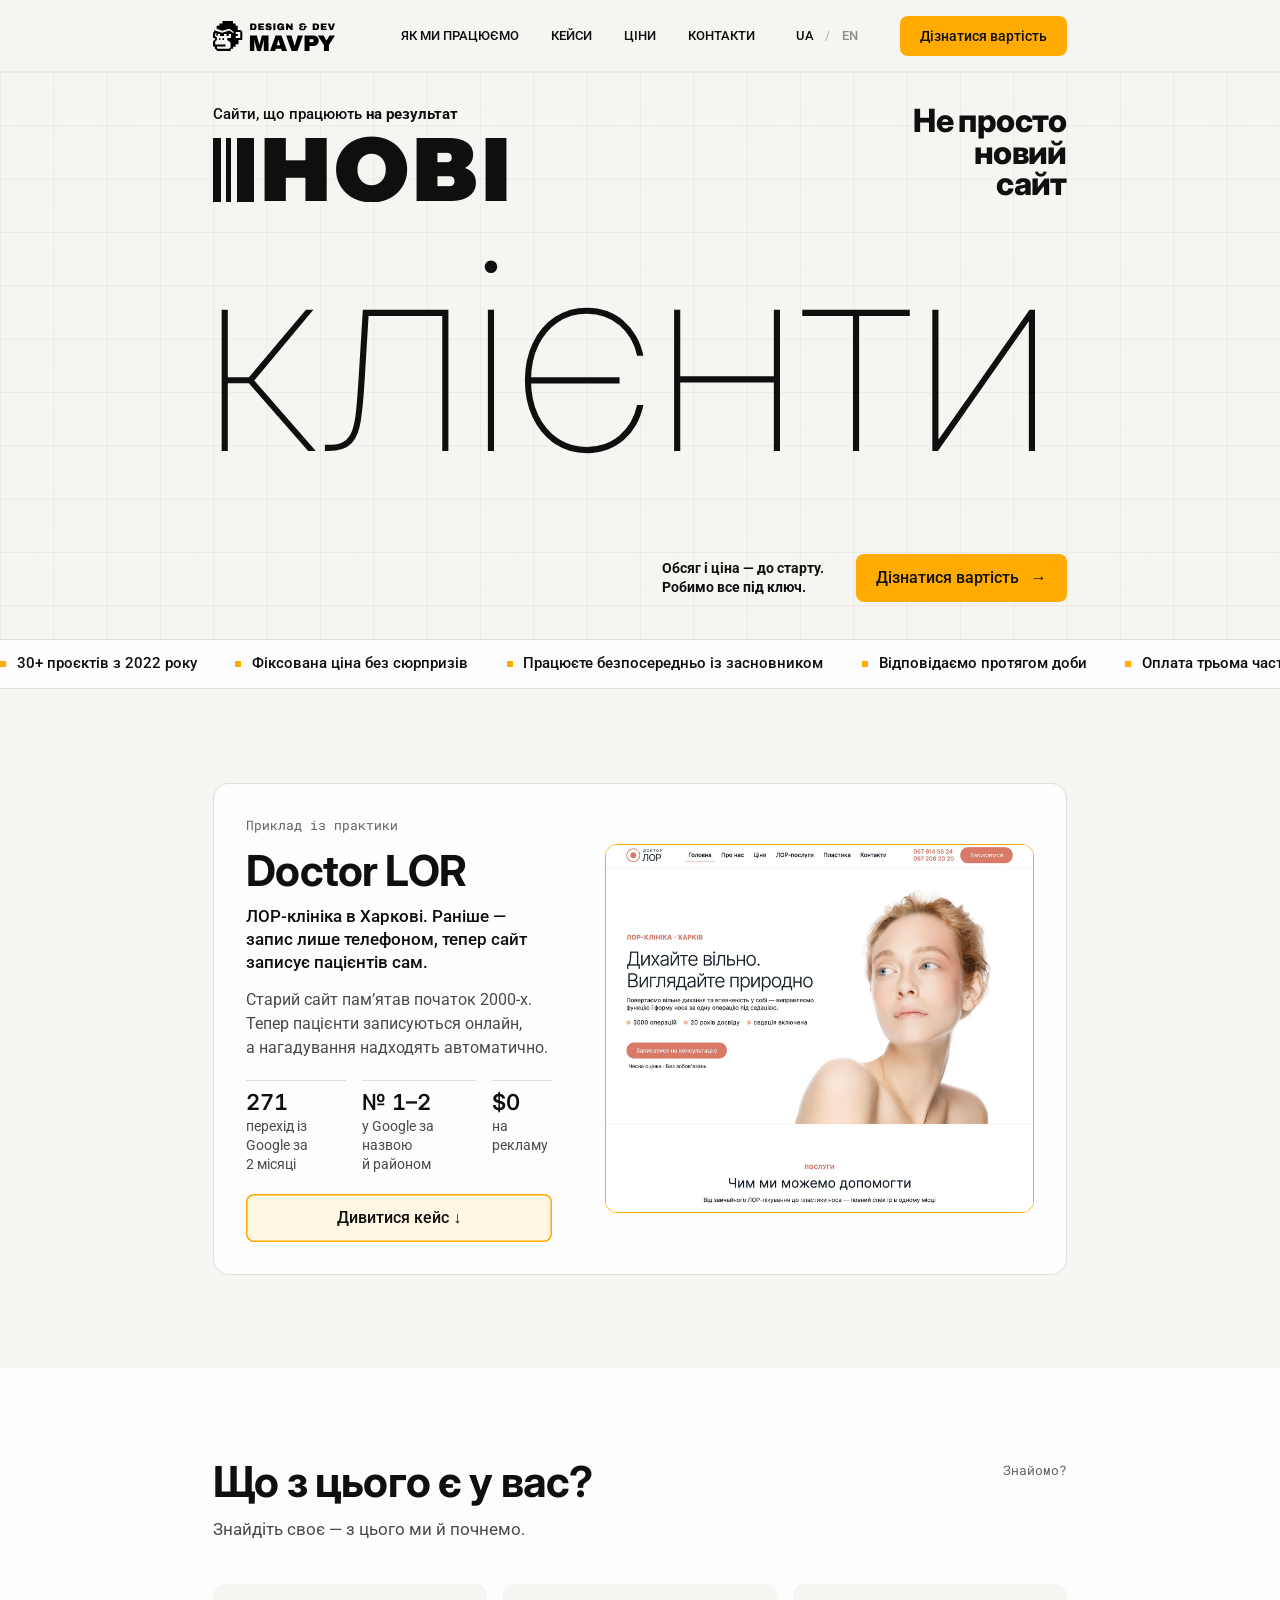
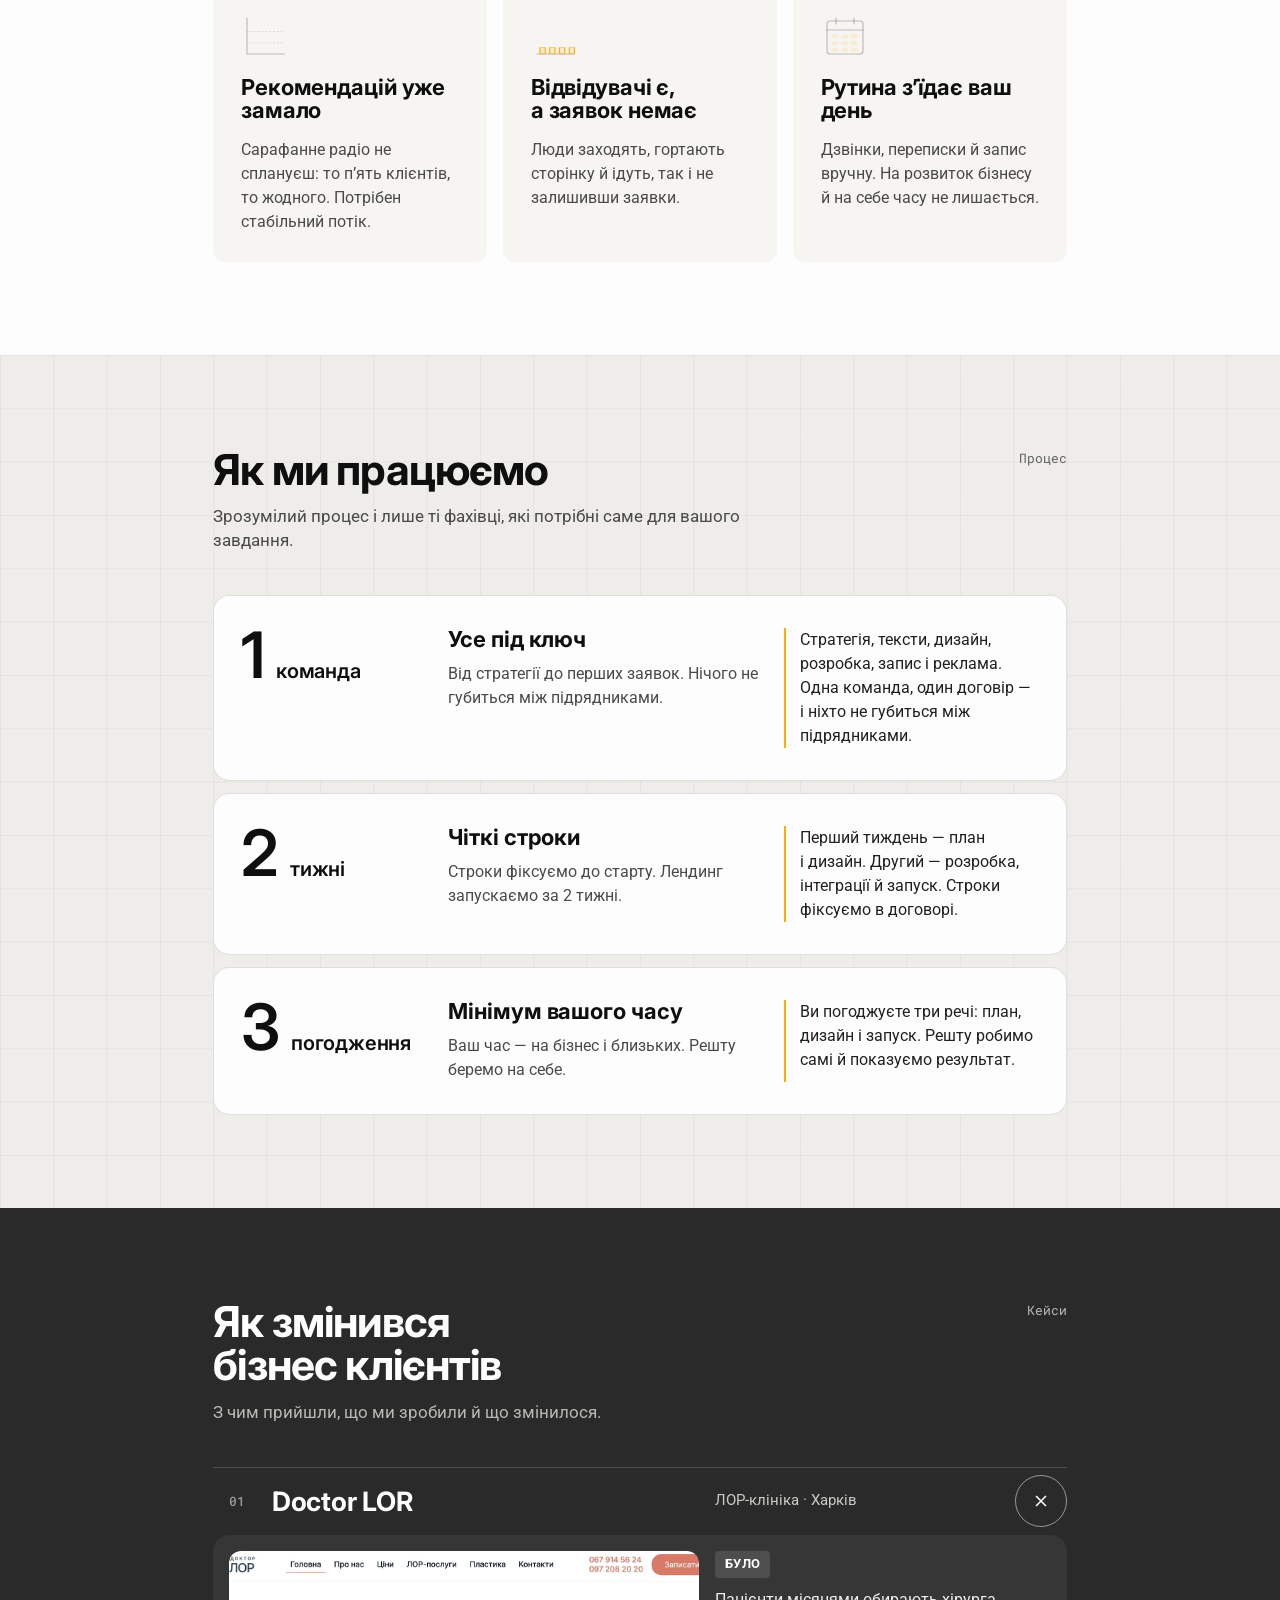
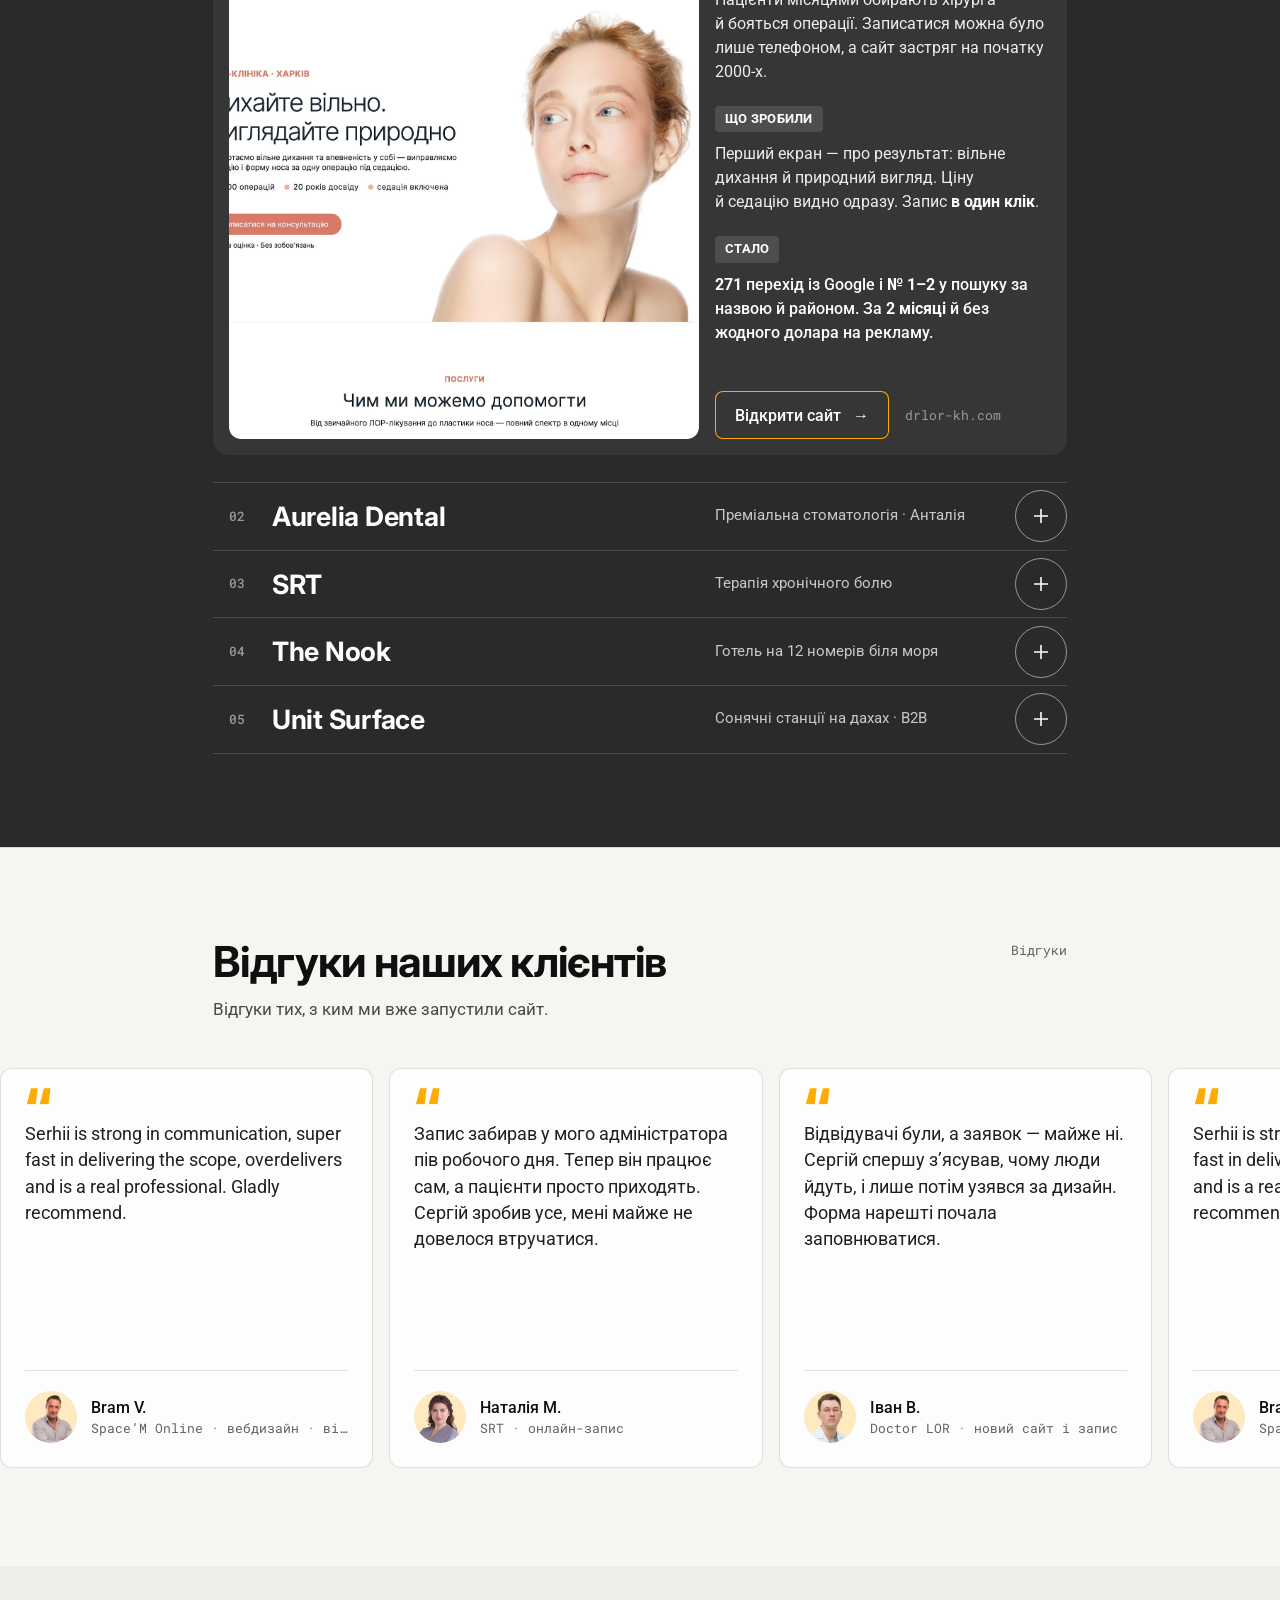
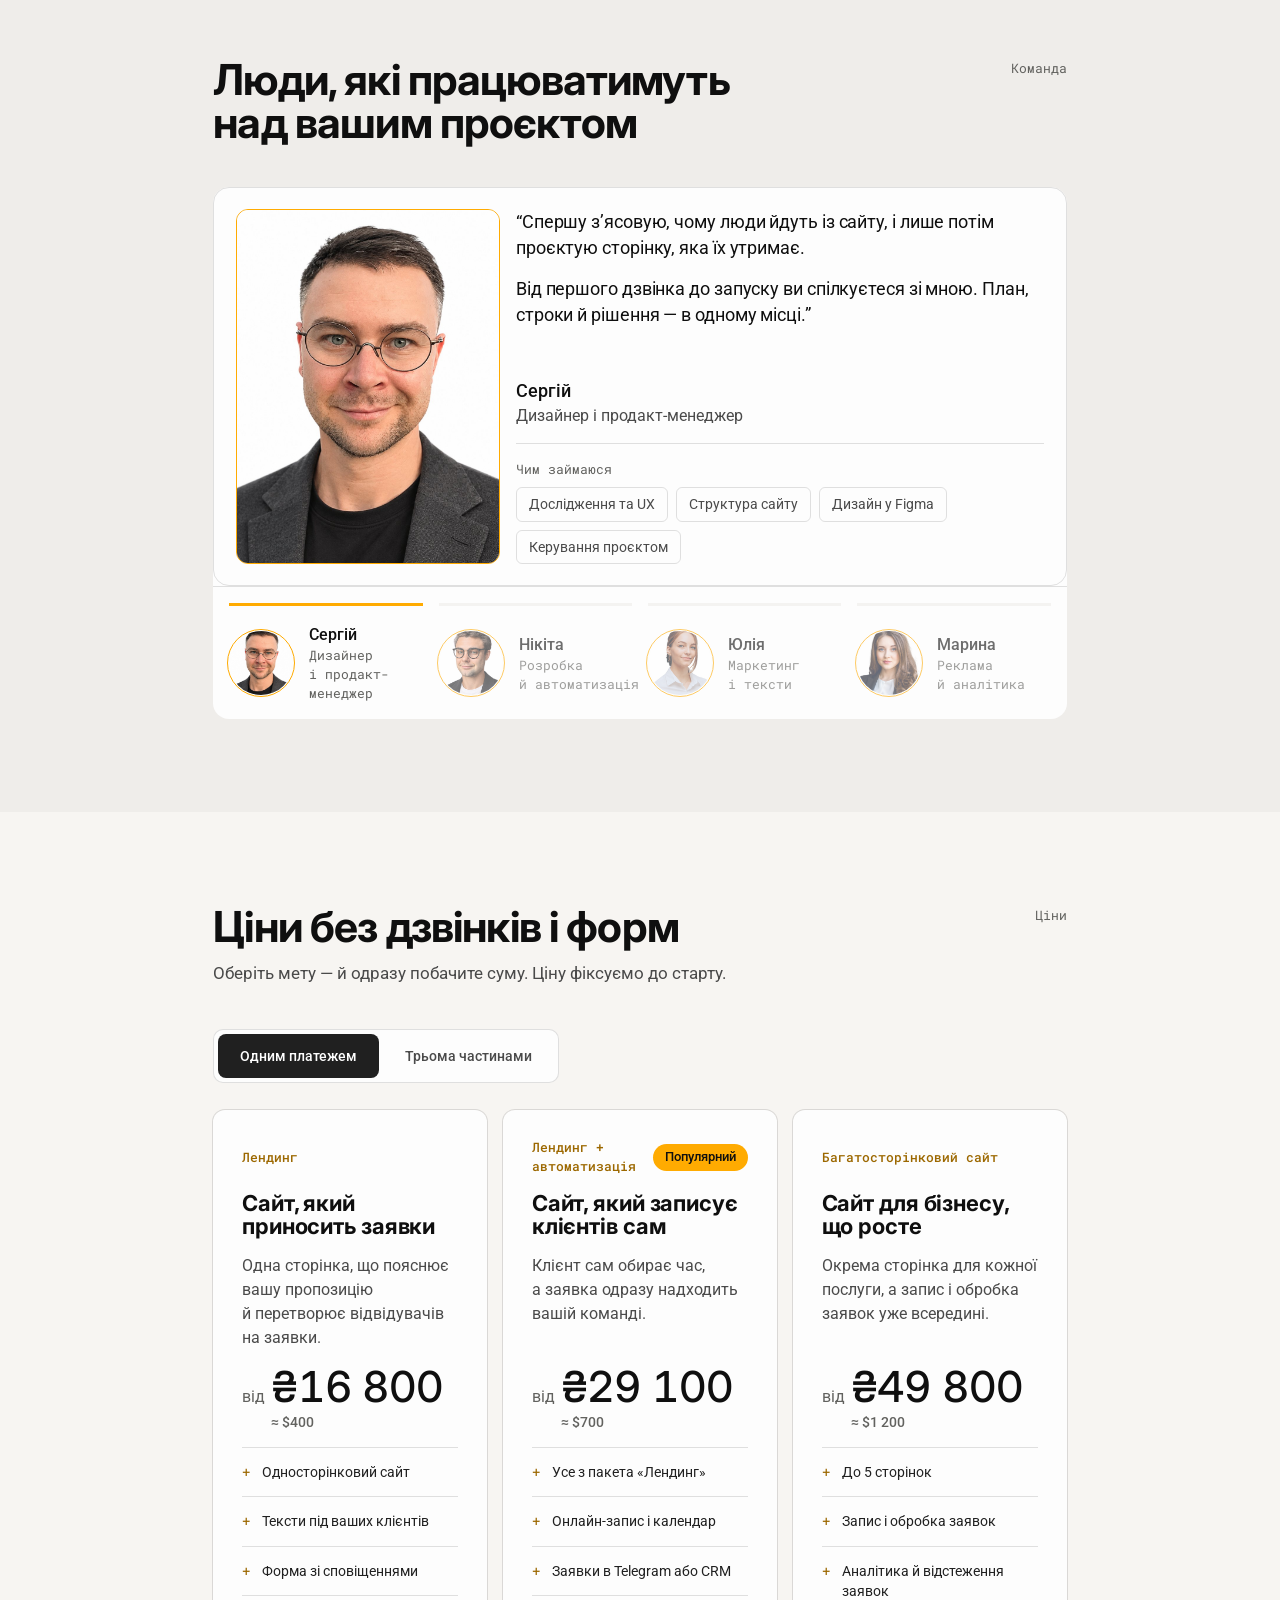
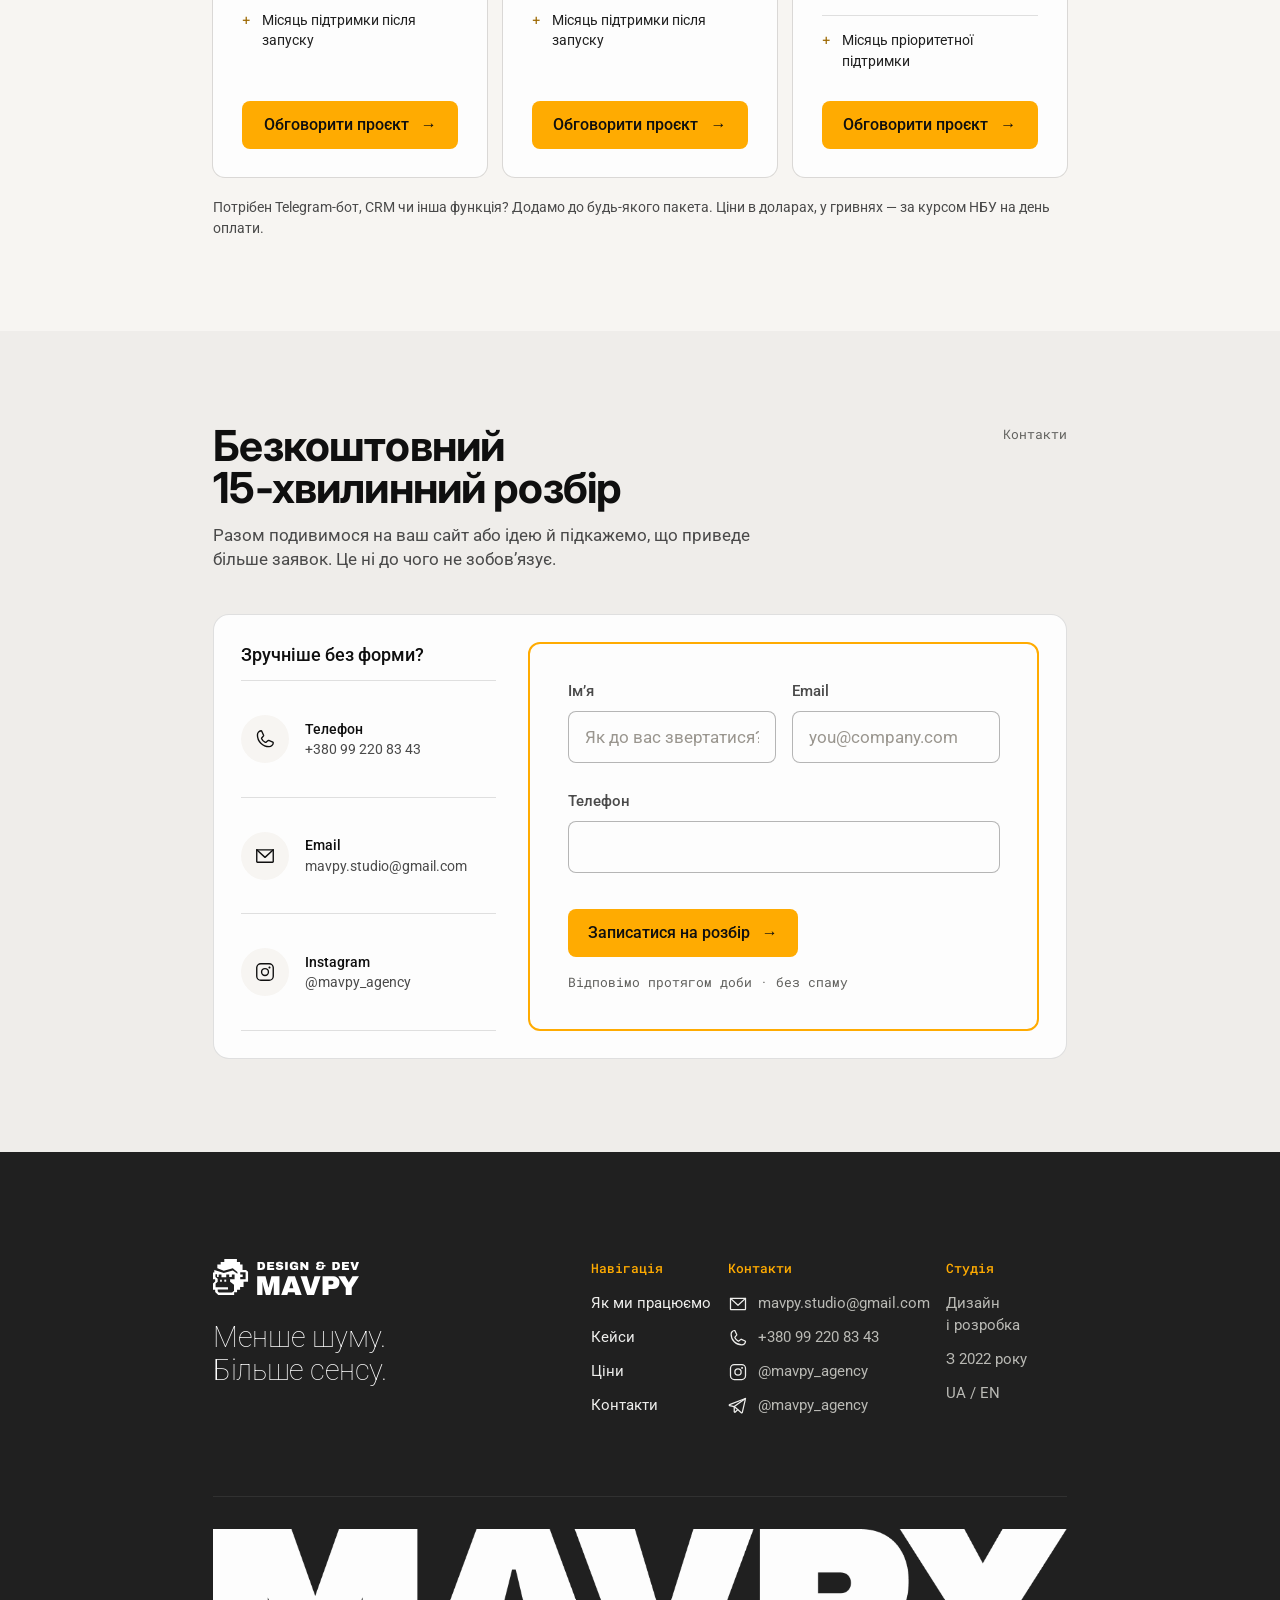
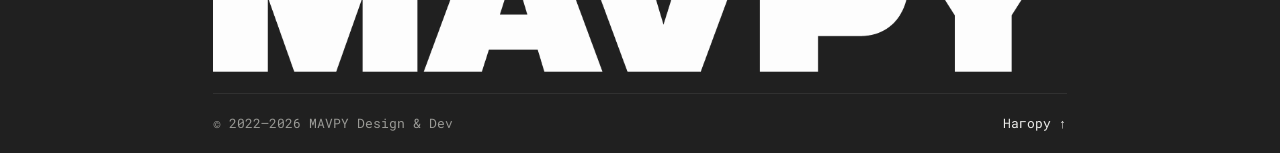
==== commit db08b5fc: "v3.15: mobile hero phrase, tablet featured button, process fade, smooth accordion, cases title, revi" ====
--- a/index.html
+++ b/index.html
@@ -37,7 +37,7 @@
           <span class="a-mask"><span class="mv-clients" style="--d:.15s">клієнти</span></span>
         </h1>
       </div>
-      <p class="mv-notjust" data-type="" aria-label="Не просто новий сайт">Не просто<br>новий<br>сайт</p>
+      <p class="mv-notjust" data-type="" aria-label="Не просто новий сайт">Не просто<br>новий <br class="br-d">сайт</p>
     </div>
     <div class="mv-hero-bottom">
       <p class="mv-hero-note a-blur" style="--d:.6s">Обсяг і ціна — до старту.<br>Робимо все під ключ.</p>
@@ -63,39 +63,39 @@
 <section id="how" class="v-sec v-bg-warm v-bg-grid" data-reveal=""><div class="v-wrap"><div class="v-head "><p class="v-idx"><span>Процес</span></p><div><h2 class="v-h2">Як ми працюємо</h2><p class="v-lead">Зрозумілий процес і лише ті фахівці, які потрібні саме для вашого завдання.</p></div></div>
   <ol class="v-flow"><li class="v-flow-step"><p class="v-flow-fig"><b>1</b><span>команда</span></p><div class="v-flow-main"><h3 class="v-h3">Усе під ключ</h3><p>Від стратегії до перших заявок. Нічого не губиться між підрядниками.</p></div><div class="v-flow-side"><p class="v-flow-more" data-type="scroll" aria-label="Стратегія, тексти, дизайн, розробка, запис і реклама. Одна команда, один договір — і ніхто не губиться між підрядниками.">Стратегія, тексти, дизайн, розробка, запис і реклама. Одна команда, один договір — і ніхто не губиться між підрядниками.</p><span class="v-flow-bar" aria-hidden="true"><i></i></span></div></li><li class="v-flow-step"><p class="v-flow-fig"><b>2</b><span>тижні</span></p><div class="v-flow-main"><h3 class="v-h3">Чіткі строки</h3><p>Строки фіксуємо до старту. Лендинг запускаємо за 2 тижні.</p></div><div class="v-flow-side"><p class="v-flow-more" data-type="scroll" aria-label="Перший тиждень — план і дизайн. Другий — розробка, інтеграції й запуск. Строки фіксуємо в договорі.">Перший тиждень — план і дизайн. Другий — розробка, інтеграції й запуск. Строки фіксуємо в договорі.</p><span class="v-flow-bar" aria-hidden="true"><i></i></span></div></li><li class="v-flow-step"><p class="v-flow-fig"><b>3</b><span>погодження</span></p><div class="v-flow-main"><h3 class="v-h3">Мінімум вашого часу</h3><p>Ваш час — на бізнес і близьких. Решту беремо на себе.</p></div><div class="v-flow-side"><p class="v-flow-more" data-type="scroll" aria-label="Ви погоджуєте три речі: план, дизайн і запуск. Решту робимо самі й показуємо результат.">Ви погоджуєте три речі: план, дизайн і запуск. Решту робимо самі й показуємо результат.</p><span class="v-flow-bar" aria-hidden="true"><i></i></span></div></li></ol>
 </div></section>
-<section id="cases" class="v-sec v-dark" data-reveal=""><div class="v-wrap"><div class="v-head "><p class="v-idx"><span>Кейси</span></p><div><h2 class="v-h2">Було → стало</h2><p class="v-lead">З чим прийшли, що ми зробили й що змінилося.</p></div></div><div class="v-cases" data-accordion=""><article class="v-case">
+<section id="cases" class="v-sec v-dark" data-reveal=""><div class="v-wrap"><div class="v-head "><p class="v-idx"><span>Кейси</span></p><div><h2 class="v-h2">Як змінився <br>бізнес клієнтів</h2><p class="v-lead">З чим прийшли, що ми зробили й що змінилося.</p></div></div><div class="v-cases" data-accordion=""><article class="v-case">
   <div class="v-case-row"><span class="v-case-l"><span class="v-num">01</span><h3 class="v-case-name">Doctor LOR</h3></span><span class="v-case-kind">ЛОР-клініка · Харків</span>
     <button type="button" class="mv-tog" aria-expanded="false" aria-controls="case-1" aria-label="Doctor LOR, кейс"><svg width="18" height="18" viewBox="0 0 18 18" fill="none" stroke="currentColor" stroke-width="1.6" aria-hidden="true"><path d="M9 2v14M2 9h14"/></svg></button></div>
   <div class="mv-acc" id="case-1"><div><div class="v-case-body">
-    <div class="v-case-shot"><img class="" src="assets/img/case-doctor-lor.jpg" alt="Doctor LOR website" loading="lazy" decoding="async"></div>
+    <div class="v-case-shot"><img class="" src="assets/img/case-doctor-lor.jpg" alt="Doctor LOR website" loading="lazy" width="1600" height="1378" decoding="async"></div>
     <div class="v-case-txt"><dl><div><dt>Було</dt><dd>Пацієнти місяцями обирають хірурга й бояться операції. Записатися можна було лише телефоном, а сайт застряг на початку 2000-х.</dd></div><div><dt>Що зробили</dt><dd>Перший екран — про результат: вільне дихання й природний вигляд. Ціну й седацію видно одразу. Запис <b>в один клік</b>.</dd></div><div class="res"><dt>Стало</dt><dd><b>271</b> перехід із Google і <b>№ 1–2</b> у пошуку за назвою й районом. За <b>2 місяці</b> й без жодного долара на рекламу.</dd></div></dl><p class="v-actions v-case-act"><a class="mv-btn mv-btn--amber" href="https://www.drlor-kh.com/" target="_blank" rel="noopener">Відкрити сайт <span class="ar" aria-hidden="true">→</span></a><span class="v-host">drlor-kh.com</span></p></div>
   </div></div></div>
 </article><article class="v-case">
   <div class="v-case-row"><span class="v-case-l"><span class="v-num">02</span><h3 class="v-case-name">Aurelia Dental</h3></span><span class="v-case-kind">Преміальна стоматологія · Анталія</span>
     <button type="button" class="mv-tog" aria-expanded="false" aria-controls="case-2" aria-label="Aurelia Dental, кейс"><svg width="18" height="18" viewBox="0 0 18 18" fill="none" stroke="currentColor" stroke-width="1.6" aria-hidden="true"><path d="M9 2v14M2 9h14"/></svg></button></div>
   <div class="mv-acc" id="case-2"><div><div class="v-case-body">
-    <div class="v-case-shot"><img class="" src="assets/img/case-aurelia-dental.jpg" alt="Aurelia Dental website" loading="lazy" decoding="async"></div>
+    <div class="v-case-shot"><img class="" src="assets/img/case-aurelia-dental.jpg" alt="Aurelia Dental website" loading="lazy" width="1600" height="1378" decoding="async"></div>
     <div class="v-case-txt"><dl><div><dt>Було</dt><dd>Пацієнти з інших країн обирають клініку дистанційно й бояться болю та прихованих доплат.</dd></div><div><dt>Що зробили</dt><dd>Спокійний дизайн із фото й обіцянка лікування без страху. <b>Безкоштовна онлайн-консультація</b> ще до перельоту. Лише <b>дві дії</b>: записатися або проконсультуватися.</dd></div><div class="res"><dt>Стало</dt><dd>Пацієнти записуються на консультацію <b>ще до поїздки</b>. На типові питання тепер відповідає сайт, а не адміністратор на кожному дзвінку.</dd></div></dl><p class="v-actions v-case-act"><a class="mv-btn mv-btn--amber" href="https://aurelia-dental.webflow.io/" target="_blank" rel="noopener">Відкрити сайт <span class="ar" aria-hidden="true">→</span></a><span class="v-host">aurelia-dental.webflow.io</span></p></div>
   </div></div></div>
 </article><article class="v-case">
   <div class="v-case-row"><span class="v-case-l"><span class="v-num">03</span><h3 class="v-case-name">SRT</h3></span><span class="v-case-kind">Терапія хронічного болю</span>
     <button type="button" class="mv-tog" aria-expanded="false" aria-controls="case-3" aria-label="SRT, кейс"><svg width="18" height="18" viewBox="0 0 18 18" fill="none" stroke="currentColor" stroke-width="1.6" aria-hidden="true"><path d="M9 2v14M2 9h14"/></svg></button></div>
   <div class="mv-acc" id="case-3"><div><div class="v-case-body">
-    <div class="v-case-shot"><img class="" src="assets/img/case-srt-therapy.jpg" alt="SRT website" loading="lazy" decoding="async"></div>
+    <div class="v-case-shot"><img class="" src="assets/img/case-srt-therapy.jpg" alt="SRT website" loading="lazy" width="1600" height="1378" decoding="async"></div>
     <div class="v-case-txt"><dl><div><dt>Було</dt><dd>Клієнти приходять після років болю й невдалого лікування. Запис забирав у адміністратора <b>пів робочого дня</b>.</dd></div><div><dt>Що зробили</dt><dd>Метод пояснено крок за кроком, на першому екрані — <b>понад 10 років</b> практики. Онлайн-запис синхронізовано з календарем.</dd></div><div class="res"><dt>Стало</dt><dd>Запис працює сам. Адміністратор повернув собі <b>пів дня</b>.</dd></div></dl><p class="v-actions v-case-act"><a class="mv-btn mv-btn--amber" href="https://srt-bf60b5.webflow.io/" target="_blank" rel="noopener">Відкрити сайт <span class="ar" aria-hidden="true">→</span></a><span class="v-host">srt-bf60b5.webflow.io</span></p></div>
   </div></div></div>
 </article><article class="v-case">
   <div class="v-case-row"><span class="v-case-l"><span class="v-num">04</span><h3 class="v-case-name">The Nook</h3></span><span class="v-case-kind">Готель на 12 номерів біля моря</span>
     <button type="button" class="mv-tog" aria-expanded="false" aria-controls="case-4" aria-label="The Nook, кейс"><svg width="18" height="18" viewBox="0 0 18 18" fill="none" stroke="currentColor" stroke-width="1.6" aria-hidden="true"><path d="M9 2v14M2 9h14"/></svg></button></div>
   <div class="mv-acc" id="case-4"><div><div class="v-case-body">
-    <div class="v-case-shot"><img class="is-wide" src="assets/img/case-the-nook.jpg" alt="The Nook website" loading="lazy" decoding="async"></div>
+    <div class="v-case-shot"><img class="is-wide" src="assets/img/case-the-nook.jpg" alt="The Nook website" loading="lazy" width="1600" height="1378" decoding="async"></div>
     <div class="v-case-txt"><dl><div><dt>Було</dt><dd>Гості бачили ще один пляжний готель, а <b>поза сезоном</b> номери пустували.</dd></div><div><dt>Що зробили</dt><dd>Нове позиціонування для віддаленої роботи: «Працюй біля моря. Відпочивай зі змістом». Тихі робочі місця, відкрито <b>цілий рік</b>, пакети для тривалого проживання.</dd></div><div class="res"><dt>Стало</dt><dd>У міжсезоння з’явилися свої гості: люди на віддаленій роботі, які приїжджають на <b>тижні, а не дні</b>.</dd></div></dl><p class="v-actions v-case-act"><a class="mv-btn mv-btn--amber" href="https://the-nook----premium-coastal-coliving-we.webflow.io/" target="_blank" rel="noopener">Відкрити сайт <span class="ar" aria-hidden="true">→</span></a><span class="v-host">the-nook.webflow.io</span></p></div>
   </div></div></div>
 </article><article class="v-case">
   <div class="v-case-row"><span class="v-case-l"><span class="v-num">05</span><h3 class="v-case-name">Unit Surface</h3></span><span class="v-case-kind">Сонячні станції на дахах · B2B</span>
     <button type="button" class="mv-tog" aria-expanded="false" aria-controls="case-5" aria-label="Unit Surface, кейс"><svg width="18" height="18" viewBox="0 0 18 18" fill="none" stroke="currentColor" stroke-width="1.6" aria-hidden="true"><path d="M9 2v14M2 9h14"/></svg></button></div>
   <div class="mv-acc" id="case-5"><div><div class="v-case-body">
-    <div class="v-case-shot"><img class="" src="assets/img/case-unit-surface.jpg" alt="Unit Surface website" loading="lazy" decoding="async"></div>
+    <div class="v-case-shot"><img class="" src="assets/img/case-unit-surface.jpg" alt="Unit Surface website" loading="lazy" width="1600" height="1378" decoding="async"></div>
     <div class="v-case-txt"><dl><div><dt>Було</dt><dd>Власники промислових дахів не бачать у сонячній станції доходу, а рішення в B2B ухвалюють <b>місяцями</b>.</dd></div><div><dt>Що зробили</dt><dd>Заголовок «Ваш дах — фінансовий актив, який простоює». Калькулятор окупності на першому екрані: <b>5–7 років</b>.</dd></div><div class="res"><dt>Стало</dt><dd>Ще до дзвінка відвідувач бачить <b>власні цифри окупності</b>, тож переговори починаються не з нуля.</dd></div></dl><p class="v-actions v-case-act"><a class="mv-btn mv-btn--amber" href="https://unit-surface-c8e2de.webflow.io/" target="_blank" rel="noopener">Відкрити сайт <span class="ar" aria-hidden="true">→</span></a><span class="v-host">unit-surface.webflow.io</span></p></div>
   </div></div></div>
 </article></div></div></section>
--- a/styles.css
+++ b/styles.css
@@ -1180,3 +1180,36 @@
   /* team: every portrait exactly the same size */
   .v-member-photo{width:100% !important;max-width:none;height:auto !important;aspect-ratio:4/5 !important;object-fit:cover !important;object-position:50% 20%;align-self:start}
 }
+
+/* =========================================================
+   v3.15 — Serhii's review 27.11 (notes/2026-11-27-v3.15-edits.md). Everything else is fixed as it is.
+   ========================================================= */
+/* cases: slower, smooth open/close (the clicked row is held in place by JS) */
+.mv-acc{transition:grid-template-rows .7s cubic-bezier(.45,0,.25,1)}
+.mv-acc .v-case-shot{transition:opacity .5s ease-in-out .15s,transform .5s ease-in-out .15s}
+[data-accordion]{overflow-anchor:none}
+/* process (desktop): no typing — text fades in, the amber line draws as before */
+.pseq .v-flow-more{opacity:0;transition:opacity .9s ease-in-out}
+.pseq.pseq-line .v-flow-more{opacity:1}
+.pseq .v-flow-side::before{transition-duration:1.2s}
+/* team: the row of small portraits is part of the white card — padding, white, closer to the active person */
+.v-team{background:var(--white);border-radius:16px}
+.v-team .v-stage{background:transparent}
+.v-team .v-tabs{margin-top:0;padding:0 max(16px,calc(24 * var(--u))) max(16px,calc(24 * var(--u)));border-top:1px solid var(--line);padding-top:max(16px,calc(24 * var(--u)))}
+@media (max-width:1199px){
+  /* hero on phones and small tablets: wider right phrase, larger small texts */
+  .mv-hero .mv-notjust,:lang(uk) .mv-hero .mv-notjust{width:100%;max-width:none;font-size:clamp(28px,8vw,44px);line-height:1}
+  .mv-hero .mv-kicker{font-size:clamp(16px,4.2vw,22px)}
+  .mv-hero .mv-hero-note{font-size:clamp(16px,4.2vw,20px);line-height:1.35}
+  /* prices on phones: normal weight, not hairline */
+  .v-price b{font-weight:600}
+}
+@media (min-width:601px) and (max-width:1199px){
+  /* featured on tablets: the button runs the full width */
+  .mv .v-fc-txt .v-actions{width:100%}
+  .mv .v-fc-txt .v-actions .mv-btn{width:100% !important;align-self:stretch}
+}
+@media (max-width:1199px){
+  .mv-hero .mv-notjust br.br-d{display:none}
+  .mv-hero .mv-notjust,:lang(uk) .mv-hero .mv-notjust{font-size:clamp(34px,10vw,60px);line-height:1}
+}
